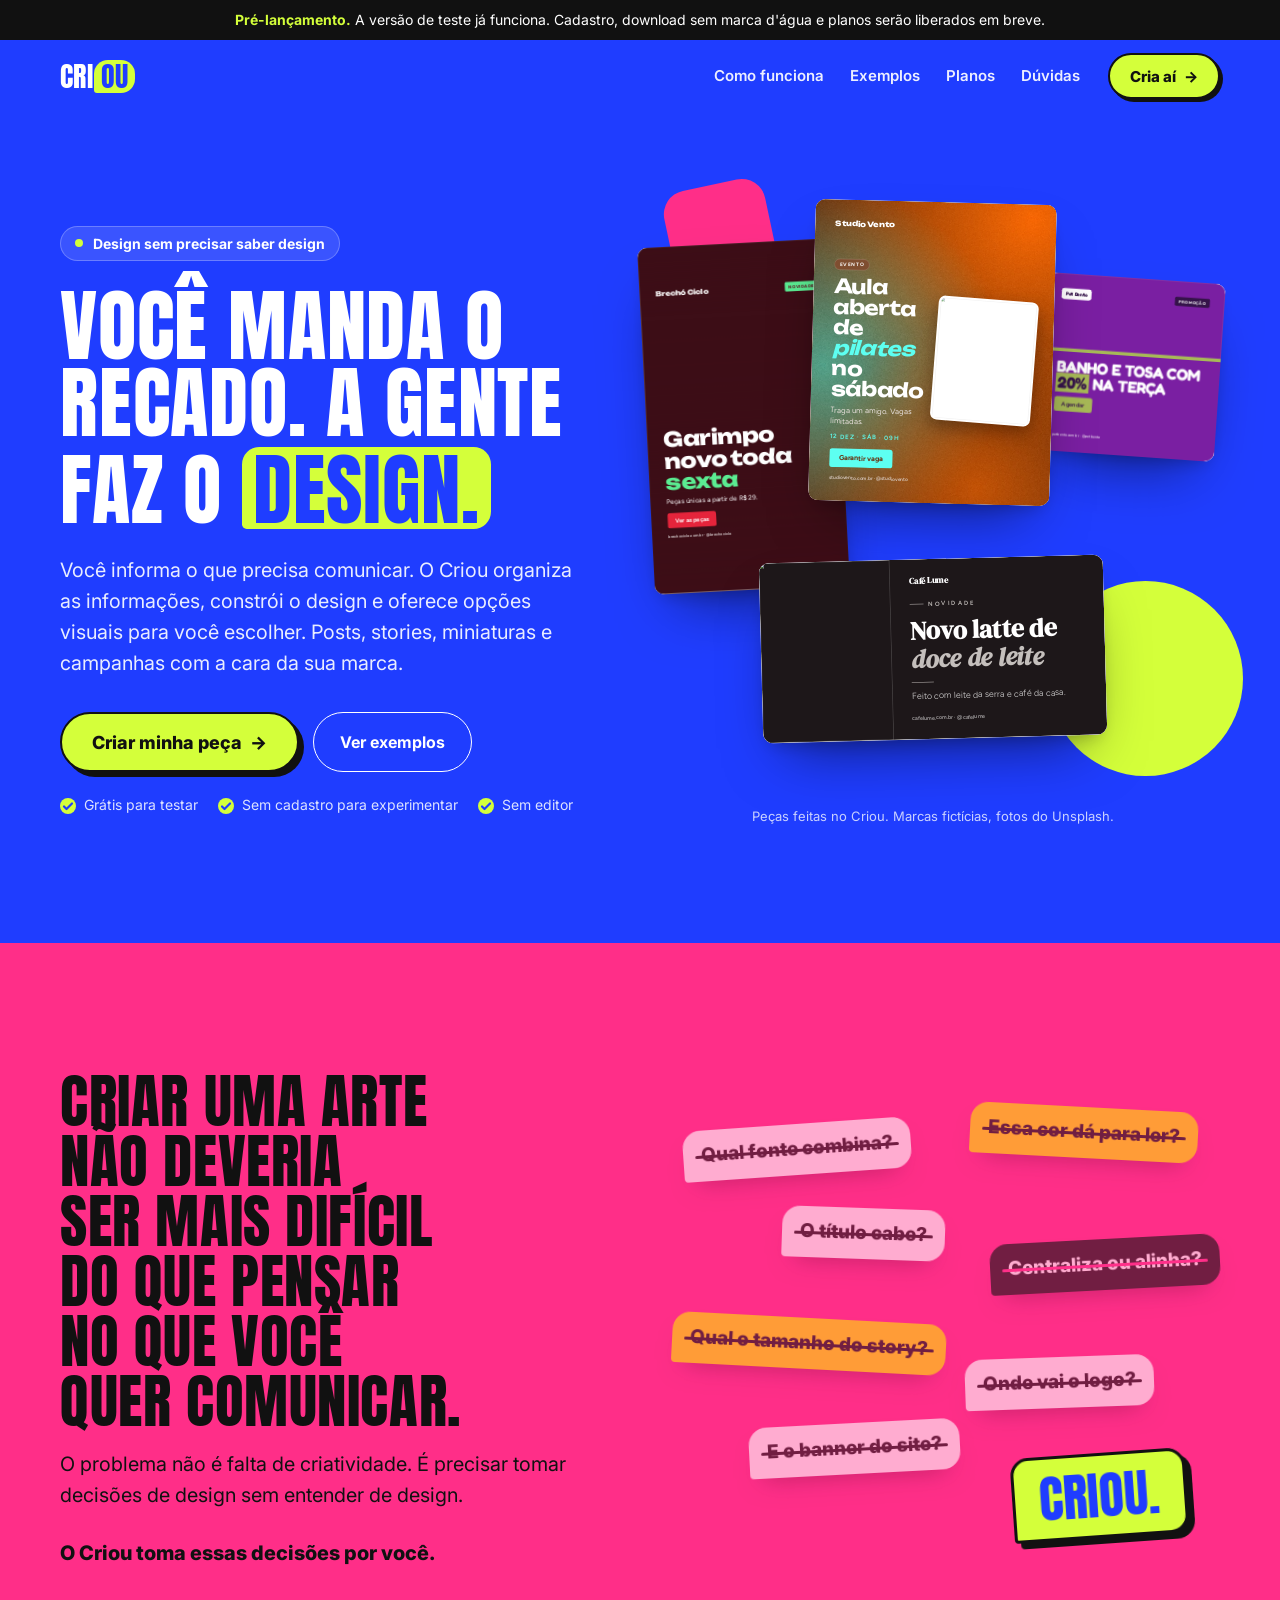
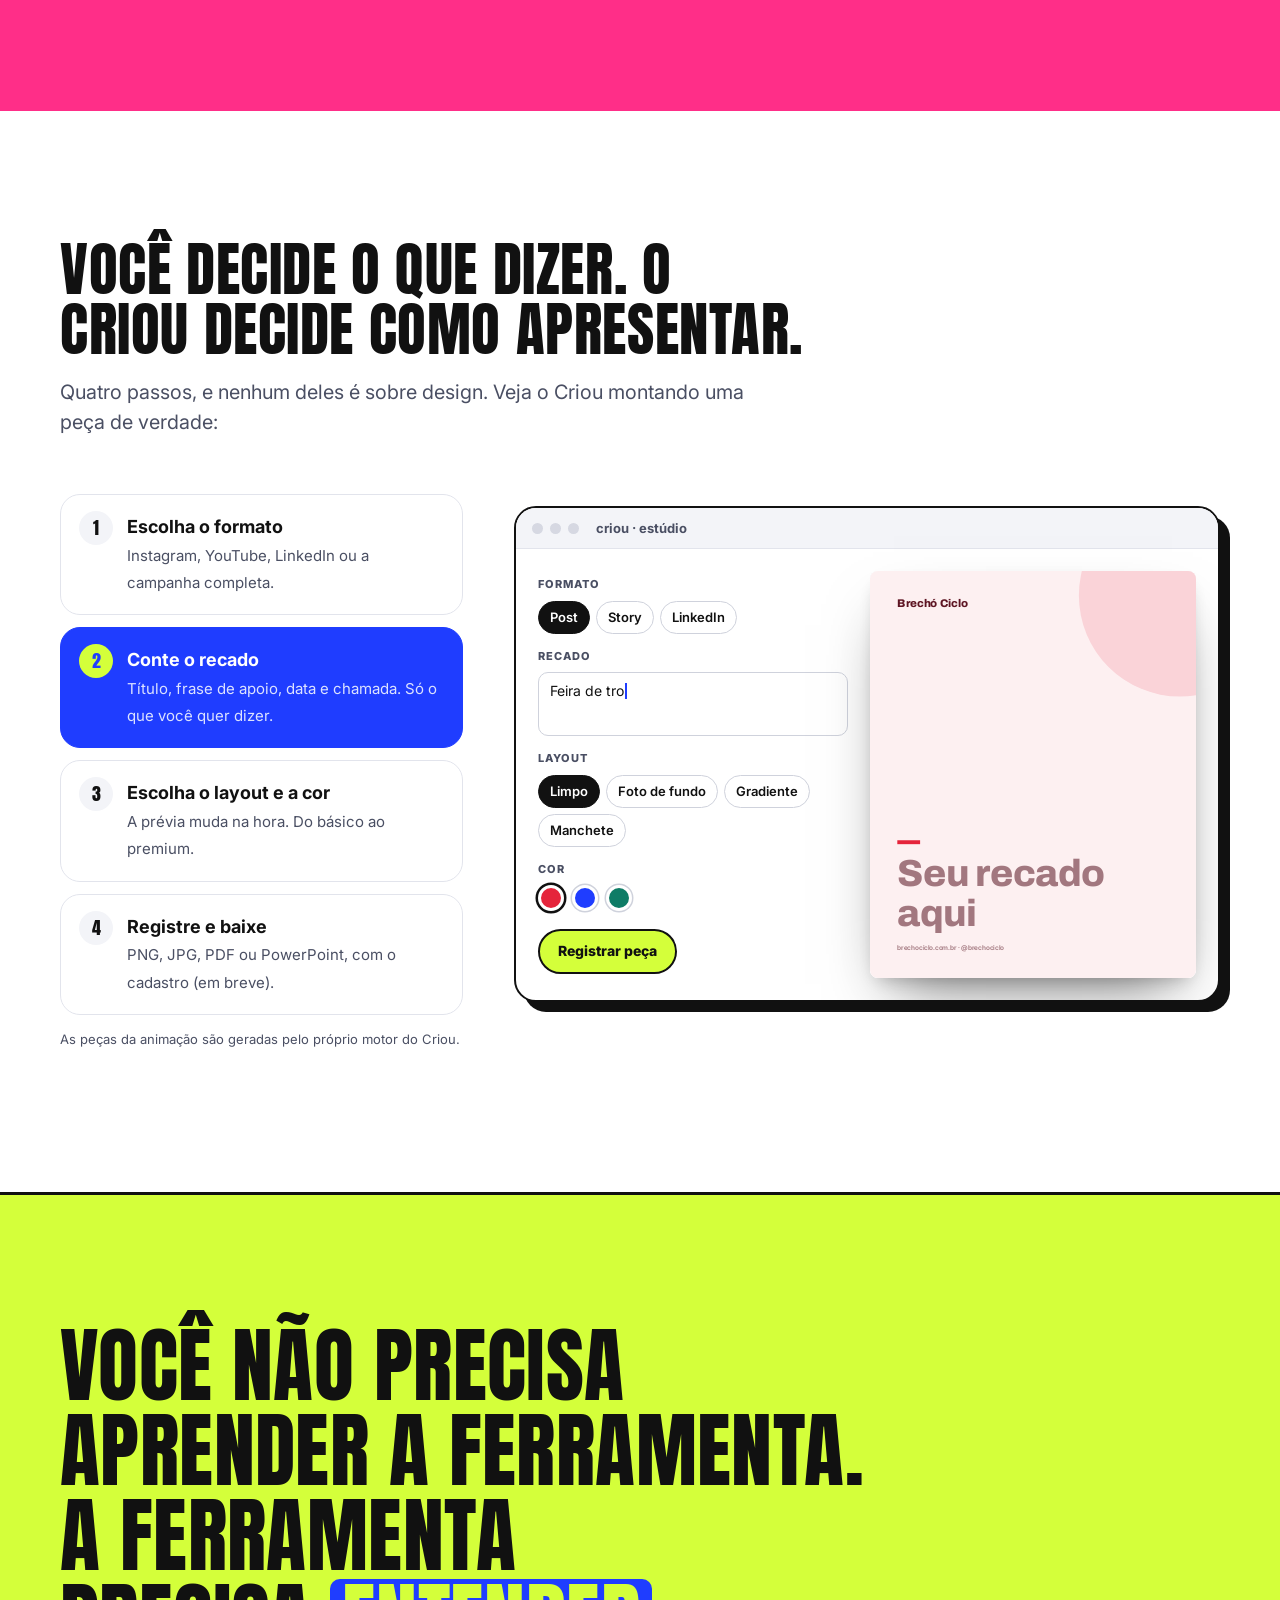
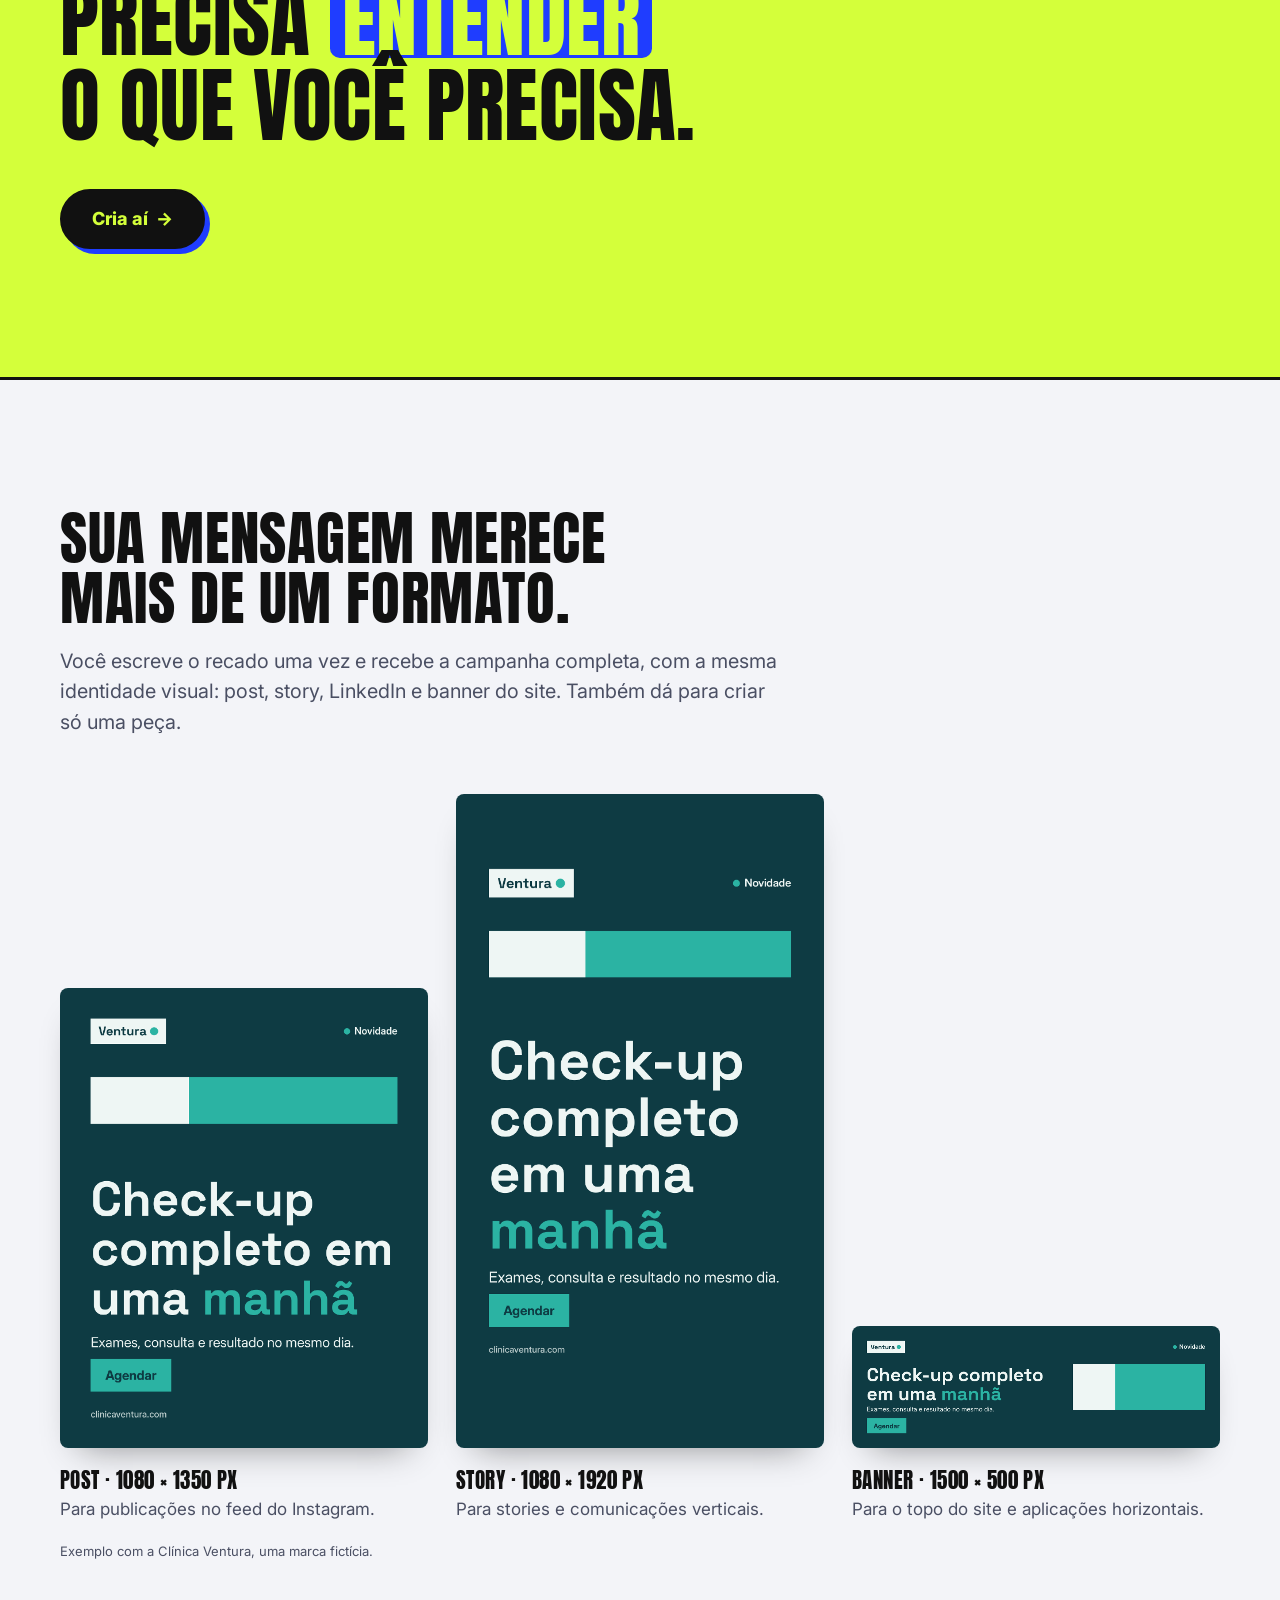
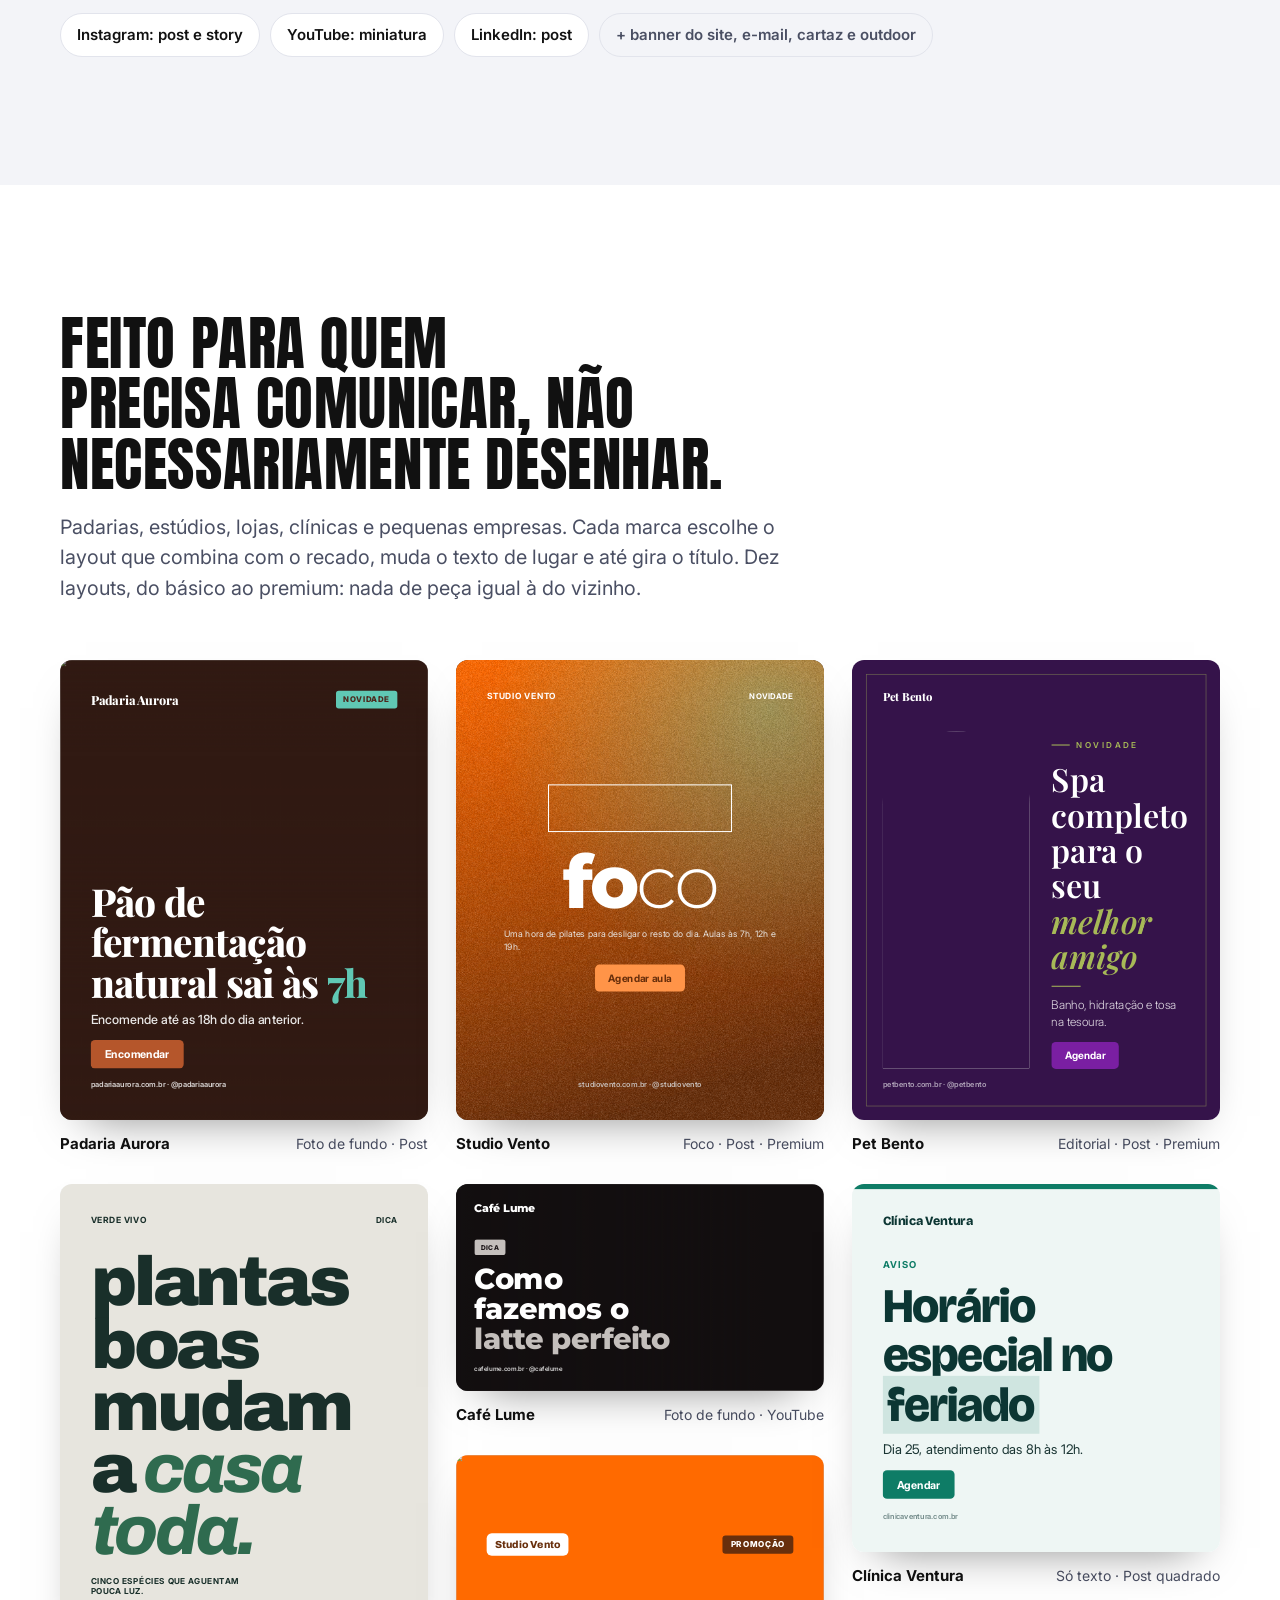
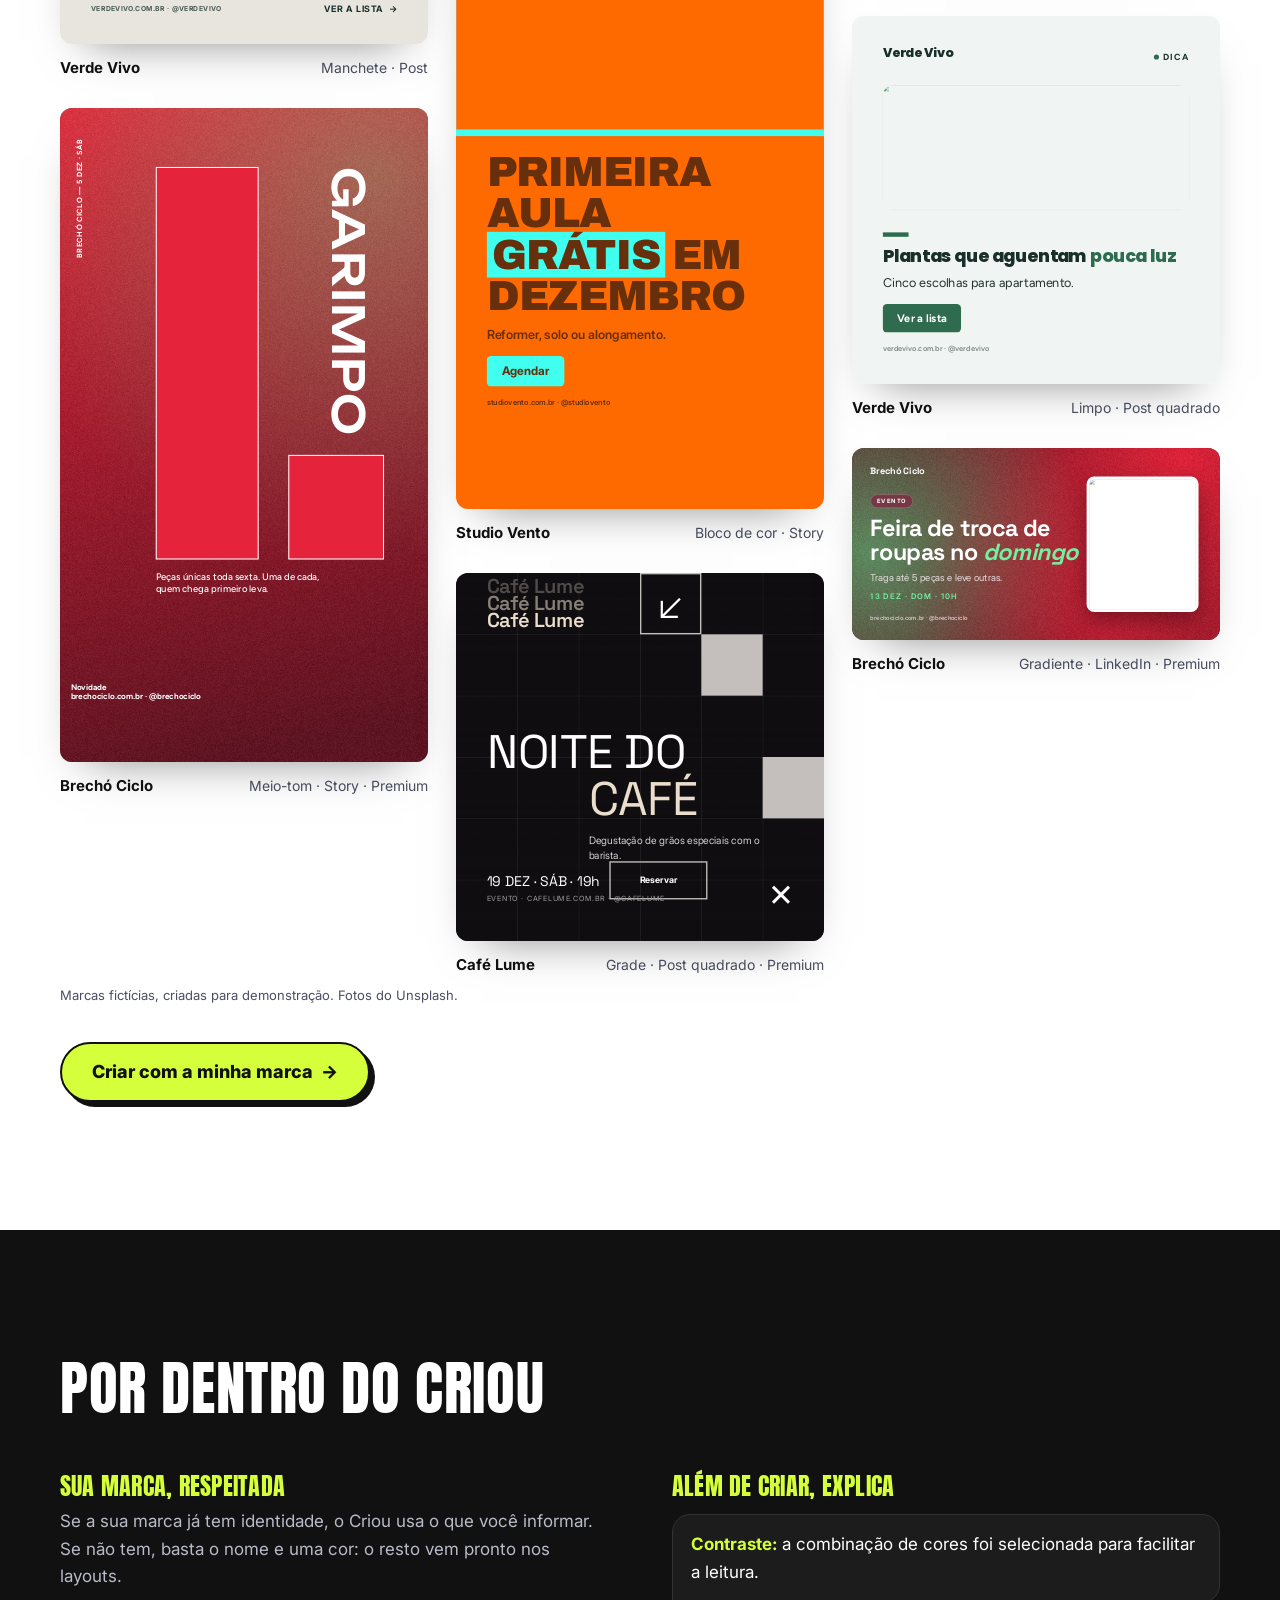
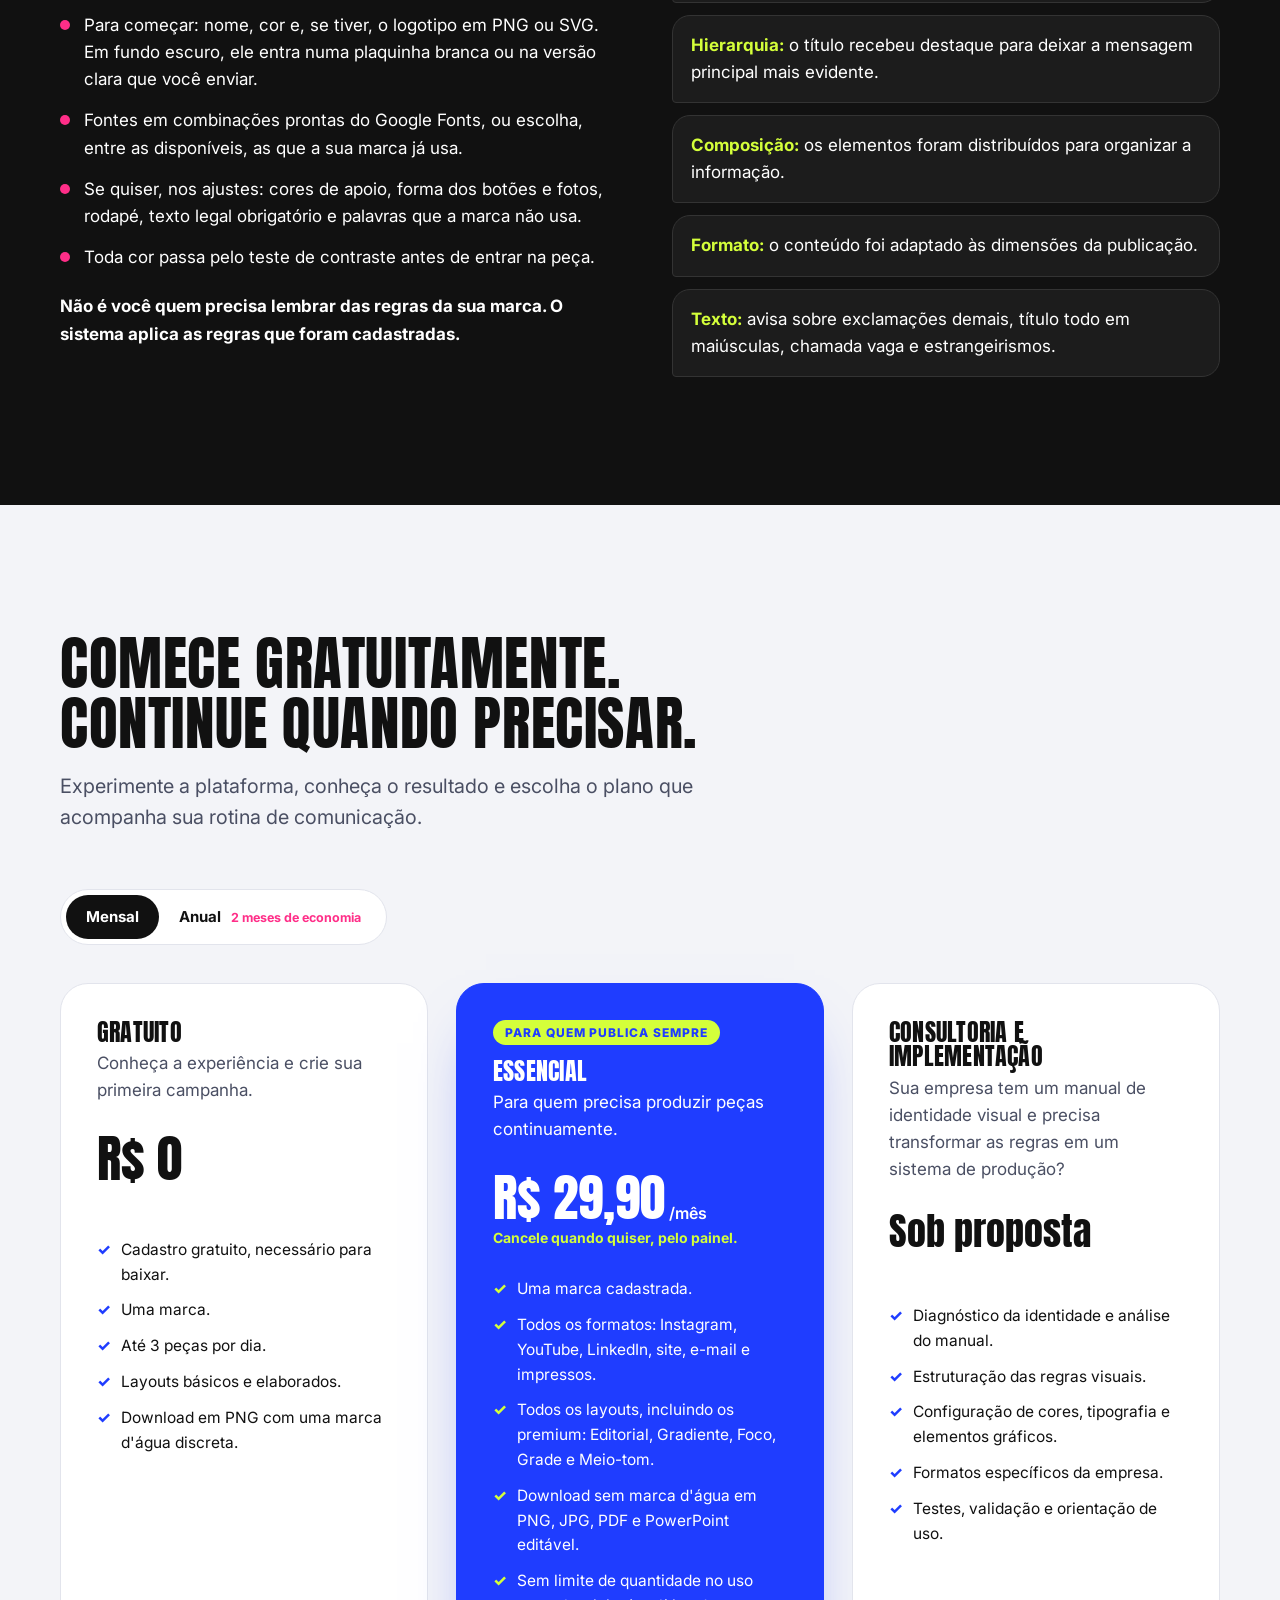
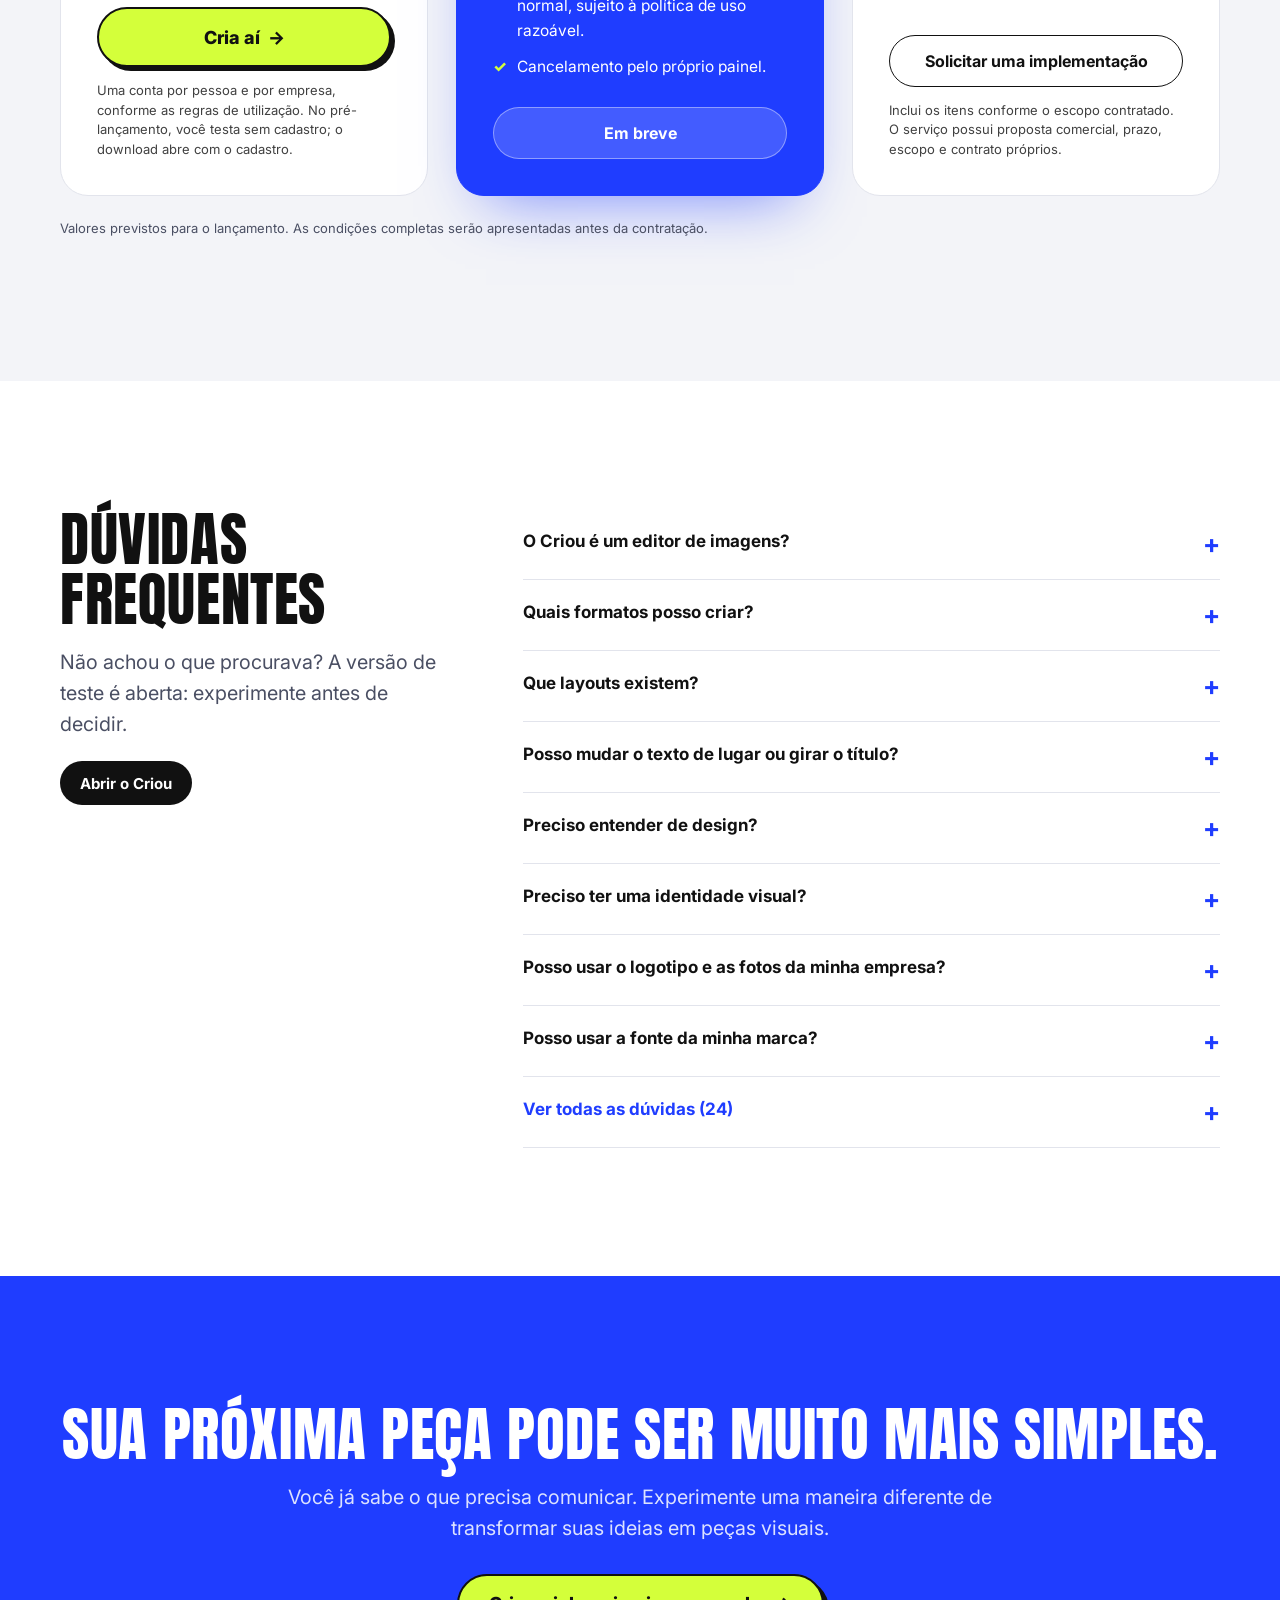
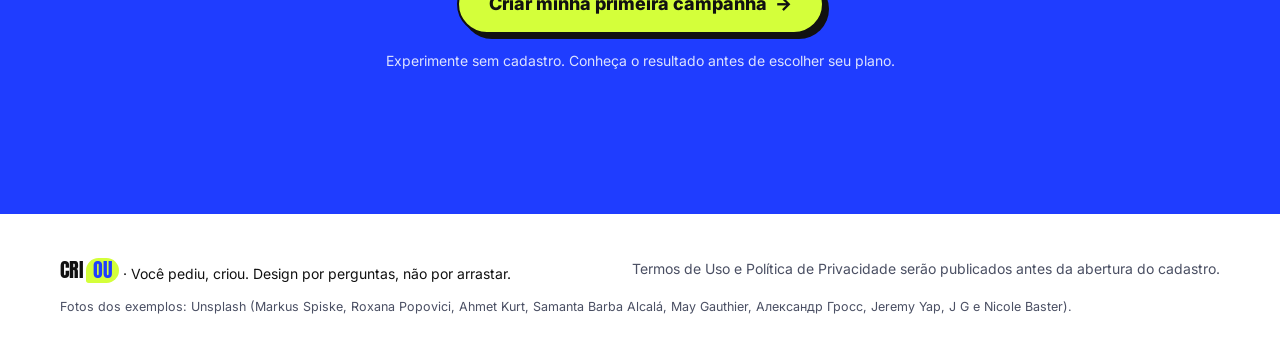
==== index.html @ 52fa48be "Página inicial mais visual e estúdio em três áreas - Seção rosa: dúvidas de design sendo riscadas at" ====
<!DOCTYPE html>
<html lang="pt-BR">
<head>
<meta charset="utf-8">
<meta name="viewport" content="width=device-width, initial-scale=1">
<title>Criou · Design para redes sociais, sem editor</title>
<meta name="description" content="Posts, stories, miniaturas e campanhas com a cara da sua marca. Escreva o recado, escolha o layout e o Criou entrega a peça pronta, sem editor.">
<link rel="preconnect" href="https://fonts.googleapis.com">
<link rel="preconnect" href="https://images.unsplash.com">
<link href="https://fonts.googleapis.com/css2?family=Anton&family=Inter:wght@400;500;600;700;800&family=Bricolage+Grotesque:opsz,wght@12..96,800&family=Figtree:wght@400;500;600;700&family=Instrument+Serif:ital@1&family=DM+Serif+Display&family=Space+Grotesk:wght@500;700&family=Fredoka:wght@600;700&family=Nunito:wght@400;600;800&family=Archivo:wght@500;800&display=swap" rel="stylesheet">
<style>
/* VOICE: ousado e próximo ("Cria aí"), sem prometer o que o produto não faz.
   PICTURE: peças reais desenhadas pelo motor do Criou (marcas fictícias, fotos do Unsplash).
   COLOUR and TYPE: azul elétrico + ácido, pink, amarelo e preto; Anton + Inter.
   LAYOUT: faixas largas, uma ideia por seção, respiro generoso. */
:root{--ink:#111;--soft:#F3F4F8;--line:#E2E4EC;--mute:#4A4F63;--acc:#D4FF3A;--blue:#1F3DFF;--pink:#FF2E88;--yel:#FFE500;--r:28px;--gap:clamp(18px,2.2vw,28px)}
*{box-sizing:border-box;min-width:0}
html{scroll-padding-top:84px;-webkit-text-size-adjust:100%}
body{margin:0;background:#fff;color:var(--ink);font:17px/1.6 Inter,system-ui,sans-serif;overflow-x:clip}
h1,h2,h3{font-family:Anton,Inter,sans-serif;font-weight:400;text-transform:uppercase;letter-spacing:.01em;line-height:1.02;margin:0;text-wrap:balance}
h1{font-size:clamp(46px,6.2vw,92px);line-height:.98}
h2{font-size:clamp(36px,4.6vw,64px);margin-bottom:18px}
h3{font-size:24px;margin-bottom:10px}
p{margin:0 0 14px}
a{color:inherit}
.wm{font:400 28px/1 Anton,sans-serif;letter-spacing:.01em;text-transform:uppercase;display:inline-flex;align-items:center}
.wm b{font-weight:400;background:var(--acc);color:var(--blue);border-radius:14px 14px 14px 3px;padding:2px 7px 3px;margin-left:1px}
.wrap{max-width:1240px;margin:0 auto;padding:0 clamp(20px,4vw,40px)}
.band{padding:clamp(80px,10vw,140px) 0}
.intro{max-width:760px;margin-bottom:clamp(36px,4.5vw,56px)}
.dark{background:var(--ink);color:#fff}.dark .mute{color:#B9BCC8}
.blue{background:var(--blue);color:#fff}.blue .mute{color:#DCE2FF}
.pink{background:var(--pink);color:#111}.pink .mute{color:#3A0F22}
.soft{background:var(--soft)}
.mute{color:var(--mute)}
.lead{font-size:clamp(18px,1.55vw,21px);line-height:1.55;max-width:60ch}
.pre{background:var(--ink);color:#fff;font-size:14px;text-align:center;padding:9px 16px}
.pre b{color:var(--acc)}
header.nav{position:sticky;top:0;z-index:20;background:var(--blue);color:#fff}
.nav .wrap{display:flex;align-items:center;gap:28px;min-height:72px}
.logo{text-decoration:none;display:flex;align-items:center;margin-right:auto;color:#fff}
.nav nav{display:flex;gap:26px}
.nav nav a{text-decoration:none;font-weight:600;font-size:15px;opacity:.92}
.nav nav a:hover{opacity:1;text-decoration:underline;text-underline-offset:5px}
.btn{display:inline-flex;align-items:center;justify-content:center;gap:8px;min-height:52px;padding:14px 26px;border-radius:999px;font:700 16px Inter,sans-serif;text-decoration:none;border:0;cursor:pointer;background:var(--ink);color:#fff;transition:transform .15s}
.btn:hover{transform:translateY(-1px)}
.btn.acc{background:var(--acc);color:var(--blue)}
.btn.ghost{background:transparent;color:inherit;border:1.5px solid currentColor}
.btn.sm{min-height:44px;padding:10px 20px;font-size:15px}
.btn[disabled]{opacity:.5;cursor:not-allowed;transform:none}
.btn:focus-visible,a:focus-visible,summary:focus-visible,button:focus-visible{outline:3px solid var(--pink);outline-offset:3px}

/* Topo */
.hero{background:var(--blue);color:#fff;padding:clamp(56px,7vw,96px) 0 clamp(72px,8vw,120px);overflow:hidden}
.hero .grid{display:grid;grid-template-columns:minmax(0,1fr) minmax(0,1.1fr);gap:clamp(40px,5vw,80px);align-items:center}
.eyebrow{display:inline-flex;align-items:center;gap:10px;font:700 14px Inter,sans-serif;background:rgba(255,255,255,.12);border:1px solid rgba(255,255,255,.25);padding:8px 14px;border-radius:999px;margin-bottom:26px}
.eyebrow i{width:8px;height:8px;border-radius:50%;background:var(--acc);display:block}
.hero h1 em{font-style:normal;background:var(--acc);color:var(--blue);border-radius:.22em .22em .22em .06em;padding:.04em .14em 0;display:inline-block;line-height:1;margin-top:.06em}
.hero .lead{color:#E9EDFF;margin-top:26px}
.ctas{display:flex;flex-wrap:wrap;gap:14px;margin:34px 0 22px}
.hero .btn.ghost{color:#fff}
.selos{display:flex;flex-wrap:wrap;gap:8px 20px;font-size:14px;color:#DCE2FF;list-style:none;padding:0;margin:0}
.selos li{display:flex;align-items:center;gap:8px}
.selos li::before{content:"";width:16px;height:16px;border-radius:50%;background:var(--acc) url("data:image/svg+xml,%3Csvg xmlns='http://www.w3.org/2000/svg' viewBox='0 0 16 16'%3E%3Cpath d='M4 8.5l2.5 2.5L12 5.5' fill='none' stroke='%231F3DFF' stroke-width='2.2' stroke-linecap='round' stroke-linejoin='round'/%3E%3C/svg%3E") center/100% no-repeat}
.mural{position:relative;aspect-ratio:1/1.02;width:100%}
.mural::before{content:"";position:absolute;right:-4%;bottom:2%;width:34%;aspect-ratio:1;border-radius:50%;background:var(--acc)}
.mural::after{content:"";position:absolute;left:4%;top:-3%;width:18%;aspect-ratio:1;background:var(--pink);border-radius:24px 24px 24px 6px;transform:rotate(-12deg)}
.peca{position:relative;overflow:hidden;border-radius:10px;background:#d9dbe6;box-shadow:0 30px 60px -24px rgba(0,0,0,.55),0 8px 18px -8px rgba(0,0,0,.25)}
.mural .peca{position:absolute;z-index:1}
.m-story{left:0;top:7%;width:34%;transform:rotate(-3deg)}
.m-post{left:29%;top:0;width:42%;transform:rotate(1.5deg);z-index:2!important}
.m-quad{right:0;top:13%;width:31%;transform:rotate(4deg)}
.m-link{left:20%;top:61%;width:60%;transform:rotate(-1.5deg);z-index:3!important}
.hero .cap{color:#C9D1FF;font-size:13px;margin-top:18px;text-align:center}
@media(prefers-reduced-motion:no-preference){.mural .peca{transition:transform .5s ease}.mural:hover .m-post{transform:rotate(0) translateY(-6px)}.mural:hover .m-story{transform:rotate(-5deg) translateX(-6px)}.mural:hover .m-quad{transform:rotate(6deg) translateX(6px)}}

/* Blocos comuns */
.card{background:#fff;border:1px solid var(--line);border-radius:var(--r);padding:clamp(24px,2.6vw,36px)}
.dark .card{background:#1C1C1C;border-color:#333}
.split{display:grid;grid-template-columns:minmax(0,1fr) minmax(0,1fr);gap:clamp(32px,5vw,80px);align-items:start}
.list{list-style:none;padding:0;margin:0;display:grid;gap:14px}
.list li{display:flex;gap:14px;align-items:baseline}
.list li::before{content:"";flex:none;width:10px;height:10px;border-radius:50%;background:var(--pink);transform:translateY(-1px)}
.cap{font-size:13px;color:var(--mute)}

/* Como funciona */
.two{display:grid;grid-template-columns:repeat(2,minmax(0,1fr));gap:var(--gap)}
.two .card h3{display:flex;justify-content:space-between;align-items:baseline;gap:12px;margin-bottom:22px}
.two .card h3 span{font:700 14px Inter,sans-serif;text-transform:none;letter-spacing:0;opacity:.75}
.two ol{margin:0;padding-left:24px;display:grid;gap:16px}
.two ol li b{display:block;font-size:17px}
.two ol li span{font-size:15.5px;opacity:.82}
.card.on{background:var(--blue);color:#fff;border-color:var(--blue)}
.quote{font:400 clamp(30px,3.4vw,46px)/1.08 Anton,sans-serif;text-transform:uppercase;letter-spacing:.01em;margin:clamp(48px,6vw,72px) 0 26px;max-width:28ch}
.quote em{font-style:normal;background:var(--pink);color:#111;padding:0 .15em;border-radius:6px}

/* Formatos */
.fmt{display:grid;grid-template-columns:repeat(3,minmax(0,1fr));gap:var(--gap);align-items:end}
.fmt figure{margin:0}
.fmt canvas{width:100%;height:auto;display:block;border-radius:8px;box-shadow:0 18px 34px -20px rgba(0,0,0,.45)}
.fmt figcaption{margin-top:16px}
.fmt figcaption b{display:block;font:400 21px Anton,sans-serif;text-transform:uppercase;letter-spacing:.02em}
.redes{display:flex;flex-wrap:wrap;gap:10px;margin-top:clamp(36px,4vw,52px)}
.redes span{background:#fff;border:1px solid var(--line);border-radius:999px;padding:9px 16px;font-weight:600;font-size:15px}
.redes span.extra{background:transparent;color:var(--mute)}

/* Exemplos */
.galeria{columns:3 300px;column-gap:var(--gap)}
.galeria figure{break-inside:avoid;margin:0 0 var(--gap)}
.galeria .peca{border-radius:12px;box-shadow:0 22px 44px -26px rgba(0,0,0,.5)}
.galeria figcaption{display:flex;justify-content:space-between;gap:12px;align-items:baseline;margin-top:12px;font-size:14px}
.galeria figcaption b{font-size:15px}
.galeria figcaption span{color:var(--mute);text-align:right}

/* Por dentro */
.why{display:grid;gap:12px}
.why div{background:#1C1C1C;border:1px solid #333;border-radius:18px 18px 18px 4px;padding:16px 18px}
.why b{color:var(--acc)}

/* Planos */
.periodo{display:inline-flex;background:#fff;border:1px solid var(--line);border-radius:999px;padding:5px;margin:0 0 clamp(28px,3vw,40px)}
.periodo button{border:0;background:transparent;font:700 15px Inter,sans-serif;padding:10px 20px;border-radius:999px;cursor:pointer;min-height:44px;color:var(--ink)}
.periodo button[aria-pressed=true]{background:var(--ink);color:#fff}
.periodo button small{font-weight:700;color:var(--pink);margin-left:6px}
.periodo button[aria-pressed=true] small{color:var(--acc)}
.plans{display:grid;grid-template-columns:repeat(3,minmax(0,1fr));gap:var(--gap);align-items:stretch}
.plan{display:flex;flex-direction:column;background:#fff;border:1px solid var(--line);border-radius:var(--r);padding:clamp(28px,2.8vw,40px)}
.plan.hi{background:var(--blue);color:#fff;border-color:var(--blue);box-shadow:0 30px 60px -30px rgba(31,61,255,.6)}
.plan .tag{align-self:flex-start;font:800 12px Inter,sans-serif;text-transform:uppercase;letter-spacing:.08em;background:var(--acc);color:var(--blue);border-radius:999px;padding:5px 12px;margin-bottom:14px}
.plan h3{margin-bottom:6px}
.plan .price{font:400 clamp(44px,4vw,56px)/1 Anton,sans-serif;margin:14px 0 4px;white-space:nowrap}
.plan .price small{font:600 16px Inter,sans-serif;margin-left:4px}
.plan .eco{font-size:14px;font-weight:700;min-height:22px;margin:0 0 10px}
.plan.hi .eco{color:var(--acc)}
.plan ul{margin:18px 0 28px;padding:0;list-style:none;display:grid;gap:11px;font-size:15.5px}
.plan ul li{display:flex;gap:10px;align-items:baseline}
.plan ul li::before{content:"✓";font-weight:800;color:var(--blue);flex:none}
.plan.hi ul li::before{color:var(--acc)}
.plan .btn{margin-top:auto;width:100%}
.plan.hi .btn[disabled]{background:rgba(255,255,255,.16);color:#fff;opacity:1;border:1.5px solid rgba(255,255,255,.4)}
.plan .note{font-size:13px;margin:14px 0 0;opacity:.8;line-height:1.5}

/* Dúvidas */
.faq-grid{display:grid;grid-template-columns:minmax(0,.8fr) minmax(0,1.4fr);gap:clamp(32px,5vw,80px);align-items:start}
.faq details{border-bottom:1px solid var(--line);padding:4px 0}
.faq summary{cursor:pointer;font:700 17px Inter,sans-serif;padding:18px 0;list-style:none;display:flex;justify-content:space-between;gap:16px}
.faq summary::-webkit-details-marker{display:none}
.faq summary::after{content:"+";color:var(--blue);font-size:26px;line-height:1;font-weight:700}
.faq details[open] summary::after{content:"–"}
.faq details p{max-width:68ch;color:var(--mute);padding-bottom:10px}
.more>summary{color:var(--blue)}

footer{padding:44px 0;font-size:14px}
footer .wrap{display:flex;flex-wrap:wrap;gap:12px 32px;justify-content:space-between}

@media(max-width:980px){.hero .grid,.split,.faq-grid{grid-template-columns:minmax(0,1fr)}.plans{grid-template-columns:minmax(0,1fr);max-width:560px}.mural{max-width:640px;margin:0 auto}}
@media(max-width:860px){.two{grid-template-columns:minmax(0,1fr)}.nav nav{display:none}}
@media(max-width:600px){.fmt{grid-template-columns:minmax(0,1fr) minmax(0,1fr)}.fmt figure:last-child{grid-column:1/-1}body{font-size:16px}.ctas .btn{flex:1 1 auto}.galeria{columns:2 150px}.galeria figcaption{flex-direction:column;gap:2px}.galeria figcaption span{text-align:left}}

/* Botões de chamada: destaque */
.btn.cta{background:var(--acc);color:var(--ink);border:2.5px solid var(--ink);box-shadow:5px 5px 0 var(--ink);min-height:60px;padding:16px 30px;font-size:18px;font-weight:800;transition:transform .15s,box-shadow .15s}
.btn.cta span{display:inline-block;transition:transform .2s}
.btn.cta:hover{transform:translate(-2px,-2px);box-shadow:7px 7px 0 var(--ink)}
.btn.cta:hover span{transform:translateX(4px)}
.btn.cta:active{transform:translate(3px,3px);box-shadow:2px 2px 0 var(--ink)}
.btn.cta.sm{min-height:46px;padding:10px 20px;font-size:15px;box-shadow:3px 3px 0 var(--ink);border-width:2px}
.btn.cta.escuro{background:var(--ink);color:var(--acc);border-color:var(--ink);box-shadow:5px 5px 0 var(--blue)}
.btn.cta.escuro:hover{box-shadow:7px 7px 0 var(--blue)}
.plan .btn.cta{box-shadow:4px 4px 0 var(--ink)}

/* Seção rosa: decisões que somem */
.problema{align-items:center}
.duvidas{position:relative;min-height:440px}
.duvidas span{position:absolute;font:800 clamp(15px,1.5vw,19px)/1.2 Inter,sans-serif;background:#fff;color:var(--ink);padding:14px 18px;border-radius:18px 18px 18px 4px;box-shadow:0 14px 26px -14px rgba(60,0,30,.55);white-space:nowrap}
.duvidas span::after{content:"";position:absolute;left:12px;right:12px;top:50%;height:3px;background:var(--ink);transform:scaleX(0);transform-origin:left;border-radius:3px}
.duvidas .d1{left:2%;top:4%;transform:rotate(-4deg)}
.duvidas .d2{right:4%;top:0;transform:rotate(3deg);background:var(--yel)}
.duvidas .d3{left:20%;top:23%;transform:rotate(2deg)}
.duvidas .d4{right:0;top:30%;transform:rotate(-3deg);background:var(--ink);color:#fff}
.duvidas .d4::after{background:var(--pink)}
.duvidas .d5{left:0;top:48%;transform:rotate(3deg);background:var(--yel)}
.duvidas .d6{right:12%;top:57%;transform:rotate(-2deg)}
.duvidas .d7{left:14%;top:72%;transform:rotate(-3deg)}
.duvidas .d8{right:6%;bottom:2%;background:var(--acc);color:var(--blue);font:400 clamp(34px,4vw,54px)/1 Anton,sans-serif;text-transform:uppercase;padding:14px 24px;border:3px solid var(--ink);box-shadow:6px 6px 0 var(--ink);transform:rotate(-4deg) scale(.6);opacity:0}
.duvidas.vivo span:not(.ok)::after{animation:risca .45s ease forwards}
.duvidas.vivo span:not(.ok){animation:apaga .45s ease forwards}
.duvidas.vivo .d1,.duvidas.vivo .d1::after{animation-delay:.2s}.duvidas.vivo .d2,.duvidas.vivo .d2::after{animation-delay:.5s}.duvidas.vivo .d3,.duvidas.vivo .d3::after{animation-delay:.8s}.duvidas.vivo .d4,.duvidas.vivo .d4::after{animation-delay:1.1s}.duvidas.vivo .d5,.duvidas.vivo .d5::after{animation-delay:1.4s}.duvidas.vivo .d6,.duvidas.vivo .d6::after{animation-delay:1.7s}.duvidas.vivo .d7,.duvidas.vivo .d7::after{animation-delay:2s}
.duvidas.vivo .d8{animation:surge .5s cubic-bezier(.3,1.6,.5,1) 2.5s forwards}
@keyframes risca{to{transform:scaleX(1)}}
@keyframes apaga{to{opacity:.6}}
@keyframes surge{to{opacity:1;transform:rotate(-4deg) scale(1)}}
@media(prefers-reduced-motion:reduce){.duvidas span:not(.ok){opacity:.45}.duvidas span:not(.ok)::after{transform:scaleX(1)}.duvidas .d8{opacity:1;transform:rotate(-4deg)}.duvidas.vivo *{animation:none!important}}

/* Como funciona: demonstração animada */
.demo{display:grid;grid-template-columns:minmax(0,.8fr) minmax(0,1.4fr);gap:clamp(28px,4vw,56px);align-items:center}
.passos{list-style:none;padding:0;margin:0;display:grid;gap:12px;counter-reset:p}
.passos li{counter-increment:p;position:relative;padding:18px 20px 18px 66px;border:1.5px solid var(--line);border-radius:20px;transition:background .3s,border-color .3s,color .3s}
.passos li::before{content:counter(p);position:absolute;left:18px;top:16px;width:34px;height:34px;border-radius:50%;background:var(--soft);font:400 18px/34px Anton,sans-serif;text-align:center}
.passos li b{display:block;font-size:18px}
.passos li span{font-size:15px;color:var(--mute)}
.passos li.on{background:var(--blue);border-color:var(--blue);color:#fff}
.passos li.on span{color:#DCE2FF}
.passos li.on::before{background:var(--acc);color:var(--blue)}
.estudio{background:#fff;border:2px solid var(--ink);border-radius:22px;box-shadow:10px 10px 0 var(--ink);overflow:hidden}
.est-barra{display:flex;align-items:center;gap:7px;padding:12px 16px;border-bottom:1.5px solid var(--line);background:var(--soft)}
.est-barra i{width:11px;height:11px;border-radius:50%;background:#d6d8e2}
.est-barra span{margin-left:10px;font:700 13px Inter,sans-serif;color:var(--mute)}
.est-corpo{display:grid;grid-template-columns:minmax(0,1fr) minmax(0,1.05fr);gap:22px;padding:22px;align-items:center}
.est-form small{display:block;font-size:11px;font-weight:800;text-transform:uppercase;letter-spacing:.08em;color:var(--mute);margin:14px 0 7px}
.est-form small:first-child{margin-top:0}
.est-chips{display:flex;flex-wrap:wrap;gap:6px}
.est-chips em{font-style:normal;font-size:13px;font-weight:600;border:1.5px solid #cfd2dc;border-radius:999px;padding:5px 11px;transition:all .25s}
.est-chips em.on,.est-chips em.f-on{background:var(--ink);color:#fff;border-color:var(--ink)}
.est-campo{min-height:64px;border:1.5px solid #cfd2dc;border-radius:10px;padding:9px 11px;font-size:14px;line-height:1.35}
.est-campo .cursor{display:inline-block;width:2px;height:16px;background:var(--blue);vertical-align:-3px;margin-left:1px;animation:pisca 1s steps(1) infinite}
@keyframes pisca{50%{opacity:0}}
.est-cores{display:flex;gap:8px}
.est-cores i{width:26px;height:26px;border-radius:50%;border:3px solid #fff;box-shadow:0 0 0 1.5px #cfd2dc;transition:box-shadow .25s}
.est-cores i.on{box-shadow:0 0 0 2.5px var(--ink)}
.est-btn{margin-top:18px;display:inline-block;background:var(--acc);border:2px solid var(--ink);border-radius:999px;font-weight:800;font-size:14px;padding:9px 18px;transition:transform .2s}
.est-btn.on{transform:scale(.94);background:var(--ink);color:var(--acc)}
.est-palco{position:relative;aspect-ratio:1080/1350}
.est-palco .camada{position:absolute;inset:0;opacity:0;transition:opacity .6s ease;border-radius:8px}
.est-palco .camada.on{opacity:1}
.est-ok{position:absolute;right:-8px;bottom:-10px;background:var(--acc);border:2px solid var(--ink);border-radius:999px;font-weight:800;font-size:14px;padding:6px 14px;opacity:0;transform:scale(.6);transition:all .35s cubic-bezier(.3,1.6,.5,1)}
.est-ok.on{opacity:1;transform:scale(1)}

/* Frase em destaque */
.frase{background:var(--acc);padding:clamp(80px,10vw,140px) 0;border-top:3px solid var(--ink);border-bottom:3px solid var(--ink)}
.frase p{font:400 clamp(40px,6.4vw,96px)/1.04 Anton,sans-serif;text-transform:uppercase;letter-spacing:.005em;color:var(--ink);margin:0 0 40px;max-width:21ch;text-wrap:balance}
.frase em{font-style:normal;background:var(--blue);color:var(--acc);padding:.06em .14em 0;border-radius:.12em;display:inline-block;line-height:.9}
@media(max-width:980px){.demo{grid-template-columns:minmax(0,1fr)}.passos{grid-template-columns:1fr 1fr}}
@media(max-width:600px){.passos{grid-template-columns:1fr}.est-corpo{grid-template-columns:1fr}.est-form{display:none}.duvidas{min-height:0;display:flex;flex-wrap:wrap;gap:12px 10px;padding-top:6px}.duvidas span{position:static;font-size:15px;padding:11px 14px}.duvidas .d8{margin-top:10px;font-size:40px}}
</style>
</head>
<body>
<div class="pre"><b>Pré-lançamento.</b> A versão de teste já funciona. Cadastro, download sem marca d'água e planos serão liberados em breve.</div>
<header class="nav"><div class="wrap">
  <a class="logo" href="#topo" aria-label="Criou, início"><span class="wm">cri<b>ou</b></span></a>
  <nav aria-label="Principal"><a href="#como-funciona">Como funciona</a><a href="#exemplos">Exemplos</a><a href="#planos">Planos</a><a href="#duvidas">Dúvidas</a></nav>
  <a class="btn cta sm" href="app/">Cria aí <span aria-hidden="true">→</span></a>
</div></header>

<main id="topo">
<section class="hero"><div class="wrap grid">
  <div>
    <span class="eyebrow"><i></i>Design sem precisar saber design</span>
    <h1>Você manda o recado. A gente faz o <em>design.</em></h1>
    <p class="lead">Você informa o que precisa comunicar. O Criou organiza as informações, constrói o design e oferece opções visuais para você escolher. Posts, stories, miniaturas e campanhas com a cara da sua marca.</p>
    <div class="ctas"><a class="btn cta" href="app/">Criar minha peça <span aria-hidden="true">→</span></a><a class="btn ghost" href="#exemplos">Ver exemplos</a></div>
    <ul class="selos"><li>Grátis para testar</li><li>Sem cadastro para experimentar</li><li>Sem editor</li></ul>
  </div>
  <div>
    <div class="mural" aria-label="Exemplos de peças criadas no Criou">
      <div class="peca m-story" data-ex="h-story"></div>
      <div class="peca m-post" data-ex="h-post"></div>
      <div class="peca m-quad" data-ex="h-quad"></div>
      <div class="peca m-link" data-ex="h-link"></div>
    </div>
    <p class="cap">Peças feitas no Criou. Marcas fictícias, fotos do Unsplash.</p>
  </div>
</div></section>

<section class="band pink"><div class="wrap split problema">
  <div>
    <h2 style="max-width:16ch">Criar uma arte não deveria ser mais difícil do que pensar no que você quer comunicar.</h2>
    <p class="lead">O problema não é falta de criatividade. É precisar tomar decisões de design sem entender de design.</p>
    <p style="margin-top:26px;font-weight:800;font-size:20px">O Criou toma essas decisões por você.</p>
  </div>
  <div class="duvidas" aria-label="Decisões de design que o Criou toma por você">
    <span class="d1">Qual fonte combina?</span>
    <span class="d2">Essa cor dá para ler?</span>
    <span class="d3">O título cabe?</span>
    <span class="d4">Centraliza ou alinha?</span>
    <span class="d5">Qual o tamanho do story?</span>
    <span class="d6">Onde vai o logo?</span>
    <span class="d7">E o banner do site?</span>
    <span class="d8 ok">Criou.</span>
  </div>
</div></section>

<section class="band" id="como-funciona"><div class="wrap">
  <div class="intro">
    <h2>Você decide o que dizer. O Criou decide como apresentar.</h2>
    <p class="lead mute">Quatro passos, e nenhum deles é sobre design. Veja o Criou montando uma peça de verdade:</p>
  </div>
  <div class="demo">
    <ol class="passos" id="passos">
      <li data-p="0"><b>Escolha o formato</b><span>Instagram, YouTube, LinkedIn ou a campanha completa.</span></li>
      <li data-p="1"><b>Conte o recado</b><span>Título, frase de apoio, data e chamada. Só o que você quer dizer.</span></li>
      <li data-p="2"><b>Escolha o layout e a cor</b><span>A prévia muda na hora. Do básico ao premium.</span></li>
      <li data-p="3"><b>Registre e baixe</b><span>PNG, JPG, PDF ou PowerPoint, com o cadastro (em breve).</span></li>
    </ol>
    <div class="estudio" aria-hidden="true">
      <div class="est-barra"><i></i><i></i><i></i><span>criou · estúdio</span></div>
      <div class="est-corpo">
        <div class="est-form">
          <small>Formato</small>
          <div class="est-chips"><em class="f-on">Post</em><em>Story</em><em>LinkedIn</em></div>
          <small>Recado</small>
          <div class="est-campo"><span id="digita"></span><b class="cursor"></b></div>
          <small>Layout</small>
          <div class="est-chips" id="est-lay"><em data-l="limpo">Limpo</em><em data-l="fundo">Foto de fundo</em><em data-l="gradiente">Gradiente</em><em data-l="manchete">Manchete</em></div>
          <small>Cor</small>
          <div class="est-cores" id="est-cor"><i style="background:#E5243B" data-c="0"></i><i style="background:#1F3DFF" data-c="1"></i><i style="background:#0E7C66" data-c="2"></i></div>
          <div class="est-btn" id="est-btn">Registrar peça</div>
        </div>
        <div class="est-palco">
          <div class="peca camada" data-ex="d-0"></div>
          <div class="peca camada" data-ex="d-1"></div>
          <div class="peca camada" data-ex="d-2"></div>
          <div class="peca camada" data-ex="d-3"></div>
          <div class="peca camada" data-ex="d-4"></div>
          <span class="est-ok" id="est-ok">PNG ✓</span>
        </div>
      </div>
    </div>
  </div>
  <p class="cap" style="margin-top:14px">As peças da animação são geradas pelo próprio motor do Criou.</p>
</div></section>

<section class="frase"><div class="wrap">
  <p>Você não precisa aprender a ferramenta. A ferramenta precisa <em>entender</em> o que você precisa.</p>
  <a class="btn cta escuro" href="app/">Cria aí <span aria-hidden="true">→</span></a>
</div></section>

<section class="band soft"><div class="wrap">
  <div class="intro">
    <h2>Sua mensagem merece mais de um formato.</h2>
    <p class="lead mute">Você escreve o recado uma vez e recebe a campanha completa, com a mesma identidade visual: post, story, LinkedIn e banner do site. Também dá para criar só uma peça.</p>
  </div>
  <div class="fmt">
    <figure><canvas data-marca="ventura" data-fmt="post" data-ex2="fmt" role="img" aria-label="Post da Clínica Ventura: Check-up completo em uma manhã"></canvas><figcaption><b>Post · 1080 × 1350 px</b><span class="mute">Para publicações no feed do Instagram.</span></figcaption></figure>
    <figure><canvas data-marca="ventura" data-fmt="story" data-ex2="fmt" role="img" aria-label="Story da Clínica Ventura: Check-up completo em uma manhã"></canvas><figcaption><b>Story · 1080 × 1920 px</b><span class="mute">Para stories e comunicações verticais.</span></figcaption></figure>
    <figure><canvas data-marca="ventura" data-fmt="banner" data-ex2="fmt" role="img" aria-label="Banner da Clínica Ventura: Check-up completo em uma manhã"></canvas><figcaption><b>Banner · 1500 × 500 px</b><span class="mute">Para o topo do site e aplicações horizontais.</span></figcaption></figure>
  </div>
  <p class="cap" style="margin-top:18px">Exemplo com a Clínica Ventura, uma marca fictícia.</p>
  <div class="redes" aria-label="Formatos disponíveis"><span>Instagram: post e story</span><span>YouTube: miniatura</span><span>LinkedIn: post</span><span class="extra">+ banner do site, e-mail, cartaz e outdoor</span></div>
</div></section>

<section class="band" id="exemplos"><div class="wrap">
  <div class="intro">
    <h2>Feito para quem precisa comunicar, não necessariamente desenhar.</h2>
    <p class="lead mute">Padarias, estúdios, lojas, clínicas e pequenas empresas. Cada marca escolhe o layout que combina com o recado, muda o texto de lugar e até gira o título. Dez layouts, do básico ao premium: nada de peça igual à do vizinho.</p>
  </div>
  <div class="galeria">
    <figure><div class="peca" data-ex="e-aurora"></div><figcaption><b>Padaria Aurora</b><span>Foto de fundo · Post</span></figcaption></figure>
    <figure><div class="peca" data-ex="e-manchete"></div><figcaption><b>Verde Vivo</b><span>Manchete · Post</span></figcaption></figure>
    <figure><div class="peca" data-ex="e-meiotom"></div><figcaption><b>Brechó Ciclo</b><span>Meio-tom · Story · Premium</span></figcaption></figure>
    <figure><div class="peca" data-ex="e-foco"></div><figcaption><b>Studio Vento</b><span>Foco · Post · Premium</span></figcaption></figure>
    <figure><div class="peca" data-ex="e-lume"></div><figcaption><b>Café Lume</b><span>Foto de fundo · YouTube</span></figcaption></figure>
    <figure><div class="peca" data-ex="e-vento"></div><figcaption><b>Studio Vento</b><span>Bloco de cor · Story</span></figcaption></figure>
    <figure><div class="peca" data-ex="e-grade"></div><figcaption><b>Café Lume</b><span>Grade · Post quadrado · Premium</span></figcaption></figure>
    <figure><div class="peca" data-ex="e-bento"></div><figcaption><b>Pet Bento</b><span>Editorial · Post · Premium</span></figcaption></figure>
    <figure><div class="peca" data-ex="e-ventura"></div><figcaption><b>Clínica Ventura</b><span>Só texto · Post quadrado</span></figcaption></figure>
    <figure><div class="peca" data-ex="e-verde"></div><figcaption><b>Verde Vivo</b><span>Limpo · Post quadrado</span></figcaption></figure>
    <figure><div class="peca" data-ex="e-ciclo"></div><figcaption><b>Brechó Ciclo</b><span>Gradiente · LinkedIn · Premium</span></figcaption></figure>
  </div>
  <p class="cap" style="margin-top:8px">Marcas fictícias, criadas para demonstração. Fotos do Unsplash.</p>
  <a class="btn cta" href="app/" style="margin-top:22px">Criar com a minha marca <span aria-hidden="true">→</span></a>
</div></section>

<section class="band dark"><div class="wrap">
  <div class="intro"><h2>Por dentro do Criou</h2></div>
  <div class="split">
    <div>
      <h3 style="color:var(--acc)">Sua marca, respeitada</h3>
      <p class="mute">Se a sua marca já tem identidade, o Criou usa o que você informar. Se não tem, basta o nome e uma cor: o resto vem pronto nos layouts.</p>
      <ul class="list" style="margin:22px 0"><li>Para começar: nome, cor e, se tiver, o logotipo em PNG ou SVG. Em fundo escuro, ele entra numa plaquinha branca ou na versão clara que você enviar.</li><li>Fontes em combinações prontas do Google Fonts, ou escolha, entre as disponíveis, as que a sua marca já usa.</li><li>Se quiser, nos ajustes: cores de apoio, forma dos botões e fotos, rodapé, texto legal obrigatório e palavras que a marca não usa.</li><li>Toda cor passa pelo teste de contraste antes de entrar na peça.</li></ul>
      <p style="font-weight:700">Não é você quem precisa lembrar das regras da sua marca. O sistema aplica as regras que foram cadastradas.</p>
    </div>
    <div>
      <h3 style="color:var(--acc)">Além de criar, explica</h3>
      <div class="why" style="margin-top:16px">
        <div><b>Contraste:</b> a combinação de cores foi selecionada para facilitar a leitura.</div>
        <div><b>Hierarquia:</b> o título recebeu destaque para deixar a mensagem principal mais evidente.</div>
        <div><b>Composição:</b> os elementos foram distribuídos para organizar a informação.</div>
        <div><b>Formato:</b> o conteúdo foi adaptado às dimensões da publicação.</div>
        <div><b>Texto:</b> avisa sobre exclamações demais, título todo em maiúsculas, chamada vaga e estrangeirismos.</div>
      </div>
    </div>
  </div>
</div></section>

<section class="band soft" id="planos"><div class="wrap">
  <div class="intro">
    <h2>Comece gratuitamente. Continue quando precisar.</h2>
    <p class="lead mute">Experimente a plataforma, conheça o resultado e escolha o plano que acompanha sua rotina de comunicação.</p>
  </div>
  <div class="periodo" role="group" aria-label="Período de cobrança do plano Essencial"><button type="button" data-p="mensal" aria-pressed="true">Mensal</button><button type="button" data-p="anual" aria-pressed="false">Anual <small>2 meses de economia</small></button></div>
  <div class="plans">
    <div class="plan"><h3>Gratuito</h3><p class="mute">Conheça a experiência e crie sua primeira campanha.</p><div class="price">R$ 0</div><p class="eco"></p>
      <ul><li>Cadastro gratuito, necessário para baixar.</li><li>Uma marca.</li><li>Até 3 peças por dia.</li><li>Layouts básicos e elaborados.</li><li>Download em PNG com uma marca d'água discreta.</li></ul>
      <a class="btn cta" href="app/">Cria aí <span aria-hidden="true">→</span></a>
      <p class="note">Uma conta por pessoa e por empresa, conforme as regras de utilização. No pré-lançamento, você testa sem cadastro; o download abre com o cadastro.</p></div>
    <div class="plan hi"><span class="tag">Para quem publica sempre</span><h3>Essencial</h3><p>Para quem precisa produzir peças continuamente.</p>
      <div class="price" id="preco">R$ 29,90<small>/mês</small></div><p class="eco" id="eco">Cancele quando quiser, pelo painel.</p>
      <ul><li>Uma marca cadastrada.</li><li>Todos os formatos: Instagram, YouTube, LinkedIn, site, e-mail e impressos.</li><li>Todos os layouts, incluindo os premium: Editorial, Gradiente, Foco, Grade e Meio-tom.</li><li>Download sem marca d'água em PNG, JPG, PDF e PowerPoint editável.</li><li>Sem limite de quantidade no uso normal, sujeito à política de uso razoável.</li><li>Cancelamento pelo próprio painel.</li></ul>
      <button class="btn acc" disabled>Em breve</button></div>
    <div class="plan"><h3>Consultoria e implementação</h3><p class="mute">Sua empresa tem um manual de identidade visual e precisa transformar as regras em um sistema de produção?</p><div class="price" style="font-size:clamp(34px,3vw,42px)">Sob proposta</div><p class="eco"></p>
      <ul><li>Diagnóstico da identidade e análise do manual.</li><li>Estruturação das regras visuais.</li><li>Configuração de cores, tipografia e elementos gráficos.</li><li>Formatos específicos da empresa.</li><li>Testes, validação e orientação de uso.</li></ul>
      <a class="btn ghost" href="https://joandersantos.com.br" rel="noopener">Solicitar uma implementação</a>
      <p class="note">Inclui os itens conforme o escopo contratado. O serviço possui proposta comercial, prazo, escopo e contrato próprios.</p></div>
  </div>
  <p class="cap" style="margin-top:22px">Valores previstos para o lançamento. As condições completas serão apresentadas antes da contratação.</p>
</div></section>

<section class="band faq" id="duvidas"><div class="wrap faq-grid">
  <div><h2>Dúvidas frequentes</h2><p class="lead mute">Não achou o que procurava? A versão de teste é aberta: experimente antes de decidir.</p><a class="btn sm" href="app/" style="margin-top:8px">Abrir o Criou</a></div>
  <div id="faq"></div>
</div></section>

<section class="band blue"><div class="wrap" style="text-align:center">
  <h2>Sua próxima peça pode ser muito mais simples.</h2>
  <p class="lead mute" style="margin:0 auto 30px">Você já sabe o que precisa comunicar. Experimente uma maneira diferente de transformar suas ideias em peças visuais.</p>
  <a class="btn cta" href="app/">Criar minha primeira campanha <span aria-hidden="true">→</span></a>
  <p style="color:#DCE2FF;margin-top:16px;font-size:14px">Experimente sem cadastro. Conheça o resultado antes de escolher seu plano.</p>
</div></section>
</main>

<footer><div class="wrap">
  <span><span class="wm" style="font-size:20px">cri<b>ou</b></span> · Você pediu, criou. Design por perguntas, não por arrastar.</span>
  <span class="mute">Termos de Uso e Política de Privacidade serão publicados antes da abertura do cadastro.</span>
  <span class="mute" style="flex-basis:100%;font-size:12.5px">Fotos dos exemplos: Unsplash (Markus Spiske, Roxana Popovici, Ahmet Kurt, Samanta Barba Alcalá, May Gauthier, Александр Гросс, Jeremy Yap, J G e Nicole Baster).</span>
</div></footer>

<script src="js/motor.js"></script>
<script src="app/js/marca.js"></script>
<script src="app/js/formatos.js"></script>
<script src="app/js/motor.js"></script>
<script src="app/js/modelos.js"></script>
<script src="app/js/recorte.js"></script>
<script src="js/vitrine.js"></script>
<script>
{
const FAQ=[
['O Criou é um editor de imagens?','Não. Não há tela de edição livre. Você informa o que quer comunicar e escolhe entre opções prontas de layout, cor, fonte e posição do texto. O Criou organiza e monta a peça seguindo as regras da sua marca. Nos planos pagos, a peça também sai em PowerPoint com os textos editáveis, para um ajuste fino.'],
['Quais formatos posso criar?','Para redes sociais: post quadrado, post retrato e story do Instagram, miniatura de vídeo do YouTube e posts do LinkedIn. Também há banner do site, topo de e-mail, e-mail marketing, cartaz A4 e outdoor. A campanha completa reúne post, story, LinkedIn e banner do site.'],
['Que layouts existem?','Básicos (Limpo e Só texto), elaborados (Manchete, Bloco de cor e Foto de fundo) e premium (Editorial, Gradiente, Foco, Grade e Meio-tom, com efeitos de luz, desfoque, grade e retícula). Todos seguem a cor e o logotipo da sua marca, e você troca de layout, fonte e cor vendo a peça mudar na hora.'],
['Posso mudar o texto de lugar ou girar o título?','Sim. Em boa parte dos layouts você escolhe se o texto fica no topo, no centro ou na base, e o alinhamento. Em Manchete, Só texto e Meio-tom, o título também pode ir na vertical.'],
['Preciso entender de design?','Não. Você decide o que dizer; o Criou decide como apresentar.'],
['Preciso ter uma identidade visual?','Não. Dá para começar só com o nome da empresa e uma cor. Logotipo, fontes e textos fixos podem ser adicionados depois, nos ajustes da marca.'],
['Posso usar o logotipo e as fotos da minha empresa?','Sim. O logotipo entra em todas as peças, e você envia e enquadra suas fotos. Use apenas imagens que você tem direito de usar.'],
['Posso usar a fonte da minha marca?','Você escolhe entre as fontes disponíveis no Criou, todas do Google Fonts. O envio de um arquivo de fonte própria ainda não está disponível.'],
['Posso usar outros elementos gráficos da marca, como texturas e ícones?','Ainda não. Hoje entram logotipo, cores, fontes, forma dos elementos e textos fixos. Elementos gráficos próprios podem ser configurados no serviço de consultoria e implementação.'],
['O sistema cria meu logotipo?','Não. O Criou usa o logotipo que você envia. Ele não cria logotipos nem identidades visuais.'],
['Posso experimentar antes de pagar?','Sim. A versão de teste está aberta: você cria e vê as peças sem cadastro. Para baixar, é preciso o cadastro gratuito, que abre em breve.'],
['Onde ficam salvas as minhas peças?','Na versão de teste, ficam salvas só no seu aparelho. Com o cadastro, passam a ficar na sua conta.'],
['Por que tem marca d\'água?','No plano gratuito, a peça sai com uma marca d\'água discreta: um selo pequeno no canto. No Essencial, ela sai limpa. Para baixar em qualquer plano, é preciso o cadastro e a confirmação do e-mail.'],
['O que o plano gratuito inclui?','Cadastro, uma marca e até 3 peças por dia nos layouts básicos e elaborados, com download em PNG e uma marca d\'água discreta. Os layouts premium aparecem na prévia, mas ficam para o Essencial.'],
['Posso criar mais peças de graça?','Sim, até 3 por dia. Uma campanha completa conta como uma. Para criar sem limite no uso normal, usar os layouts premium e baixar sem marca d\'água, é preciso a assinatura Essencial.'],
['Quantas marcas posso cadastrar?','O plano gratuito e o plano Essencial permitem cadastrar uma marca por conta.'],
['Existe limite de peças no Essencial?','Não há limite fixo de quantidade no uso normal, sujeito à política de uso razoável e às regras de prevenção de abuso.'],
['Como vou pagar?','As formas de pagamento e as condições completas serão informadas antes da contratação.'],
['Posso cancelar minha assinatura?','Sim. O cancelamento pode ser feito pelo próprio painel, sem ligação telefônica.'],
['Recebo reembolso se desistir?','Nas contratações abrangidas pelo direito de arrependimento previsto na legislação brasileira, você pode cancelar e pedir a devolução integral em até sete dias, observadas as condições aplicáveis.'],
['Posso usar minhas peças comercialmente?','Sim, conforme os Termos de Uso, desde que você tenha os direitos sobre os logotipos, imagens, fontes e demais materiais que enviar.'],
['O sistema revisa meus textos?','Em parte. O Criou avisa sobre excesso de exclamações, título todo em maiúsculas, chamadas vagas, estrangeirismos e palavras que a sua marca não usa. Ele não faz revisão ortográfica, jurídica ou técnica.'],
['O sistema garante vendas ou engajamento?','Não. O Criou é uma ferramenta de produção visual. Não garante resultados comerciais, alcance ou desempenho de campanhas.'],
['Posso contratar uma implantação personalizada?','Sim. Empresas com manual de identidade visual e necessidades específicas podem contratar o serviço de consultoria e implementação.']
];
const esc=s=>String(s).replace(/[&<>"']/g,c=>({'&':'&amp;','<':'&lt;','>':'&gt;','"':'&quot;',"'":'&#39;'})[c]);
const item=([q,a])=>`<details><summary>${esc(q)}</summary><p>${esc(a)}</p></details>`;
document.getElementById('faq').innerHTML=FAQ.slice(0,8).map(item).join('')+`<details class="more"><summary>Ver todas as dúvidas (${FAQ.length})</summary>${FAQ.slice(8).map(item).join('')}</details>`;
/* Formatos (Clínica Ventura) */
const FMT={publico:'clientes',campanha:true,assunto:'novidade',titulo:'Check-up completo em uma manhã',apoio:'Exames, consulta e resultado no mesmo dia.',chamada:'Agendar'};
(async()=>{await DPP.fontes(DPP.EXEMPLOS.ventura);document.querySelectorAll('canvas[data-marca]').forEach(c=>{const out=DPP.desenhar(DPP.EXEMPLOS[c.dataset.marca],c.dataset.fmt,FMT);DPP.previa(c,out.canvas,{maxW:c.dataset.fmt==='banner'?900:640,marcaDagua:false});});})();
DPP.evento('landing_view');
/* Planos: mensal ou anual */
const per=document.querySelector('.periodo');
per.addEventListener('click',e=>{const b=e.target.closest('button[data-p]');if(!b)return;per.querySelectorAll('button').forEach(x=>x.setAttribute('aria-pressed',x===b));
  const anual=b.dataset.p==='anual';
  document.getElementById('preco').innerHTML=anual?'R$ 299<small>/ano</small>':'R$ 29,90<small>/mês</small>';
  document.getElementById('eco').textContent=anual?'Economize R$ 59,80 em relação a 12 mensalidades.':'Cancele quando quiser, pelo painel.';});
}
</script>
</body>
</html>
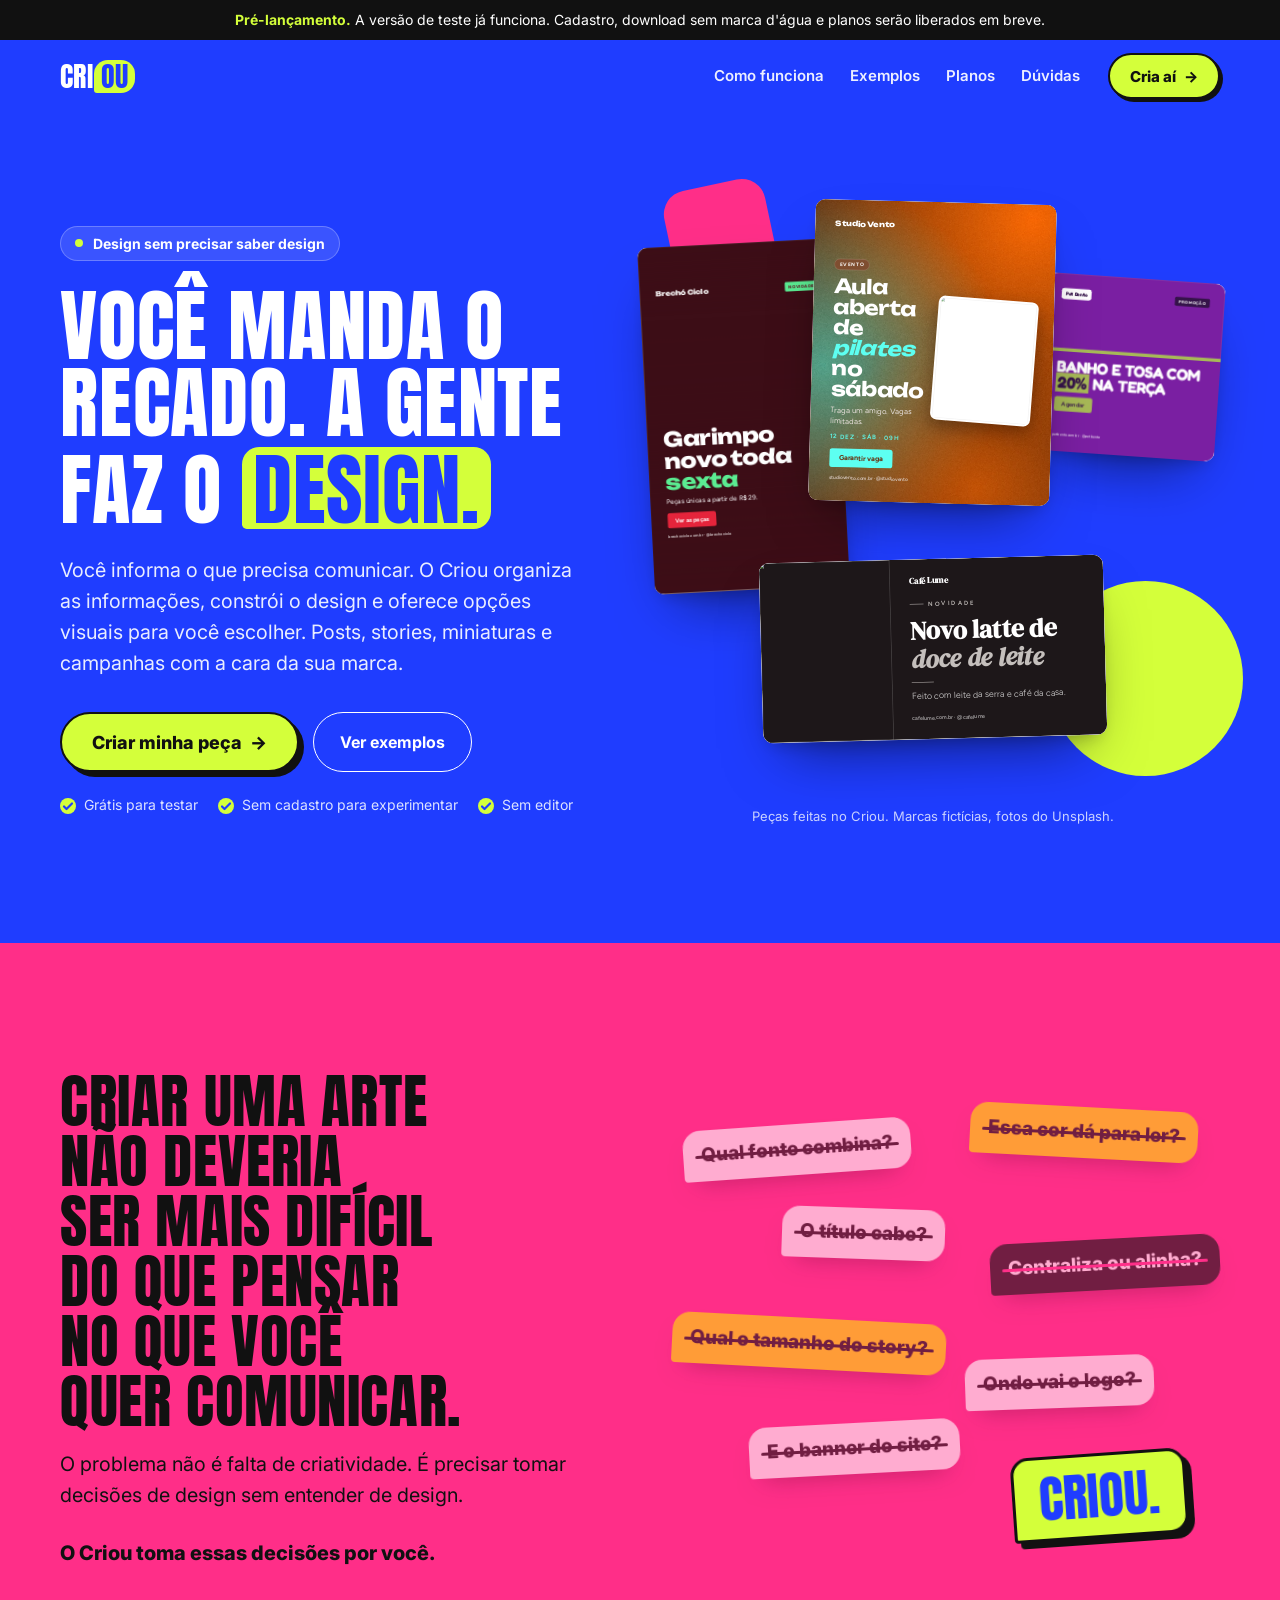
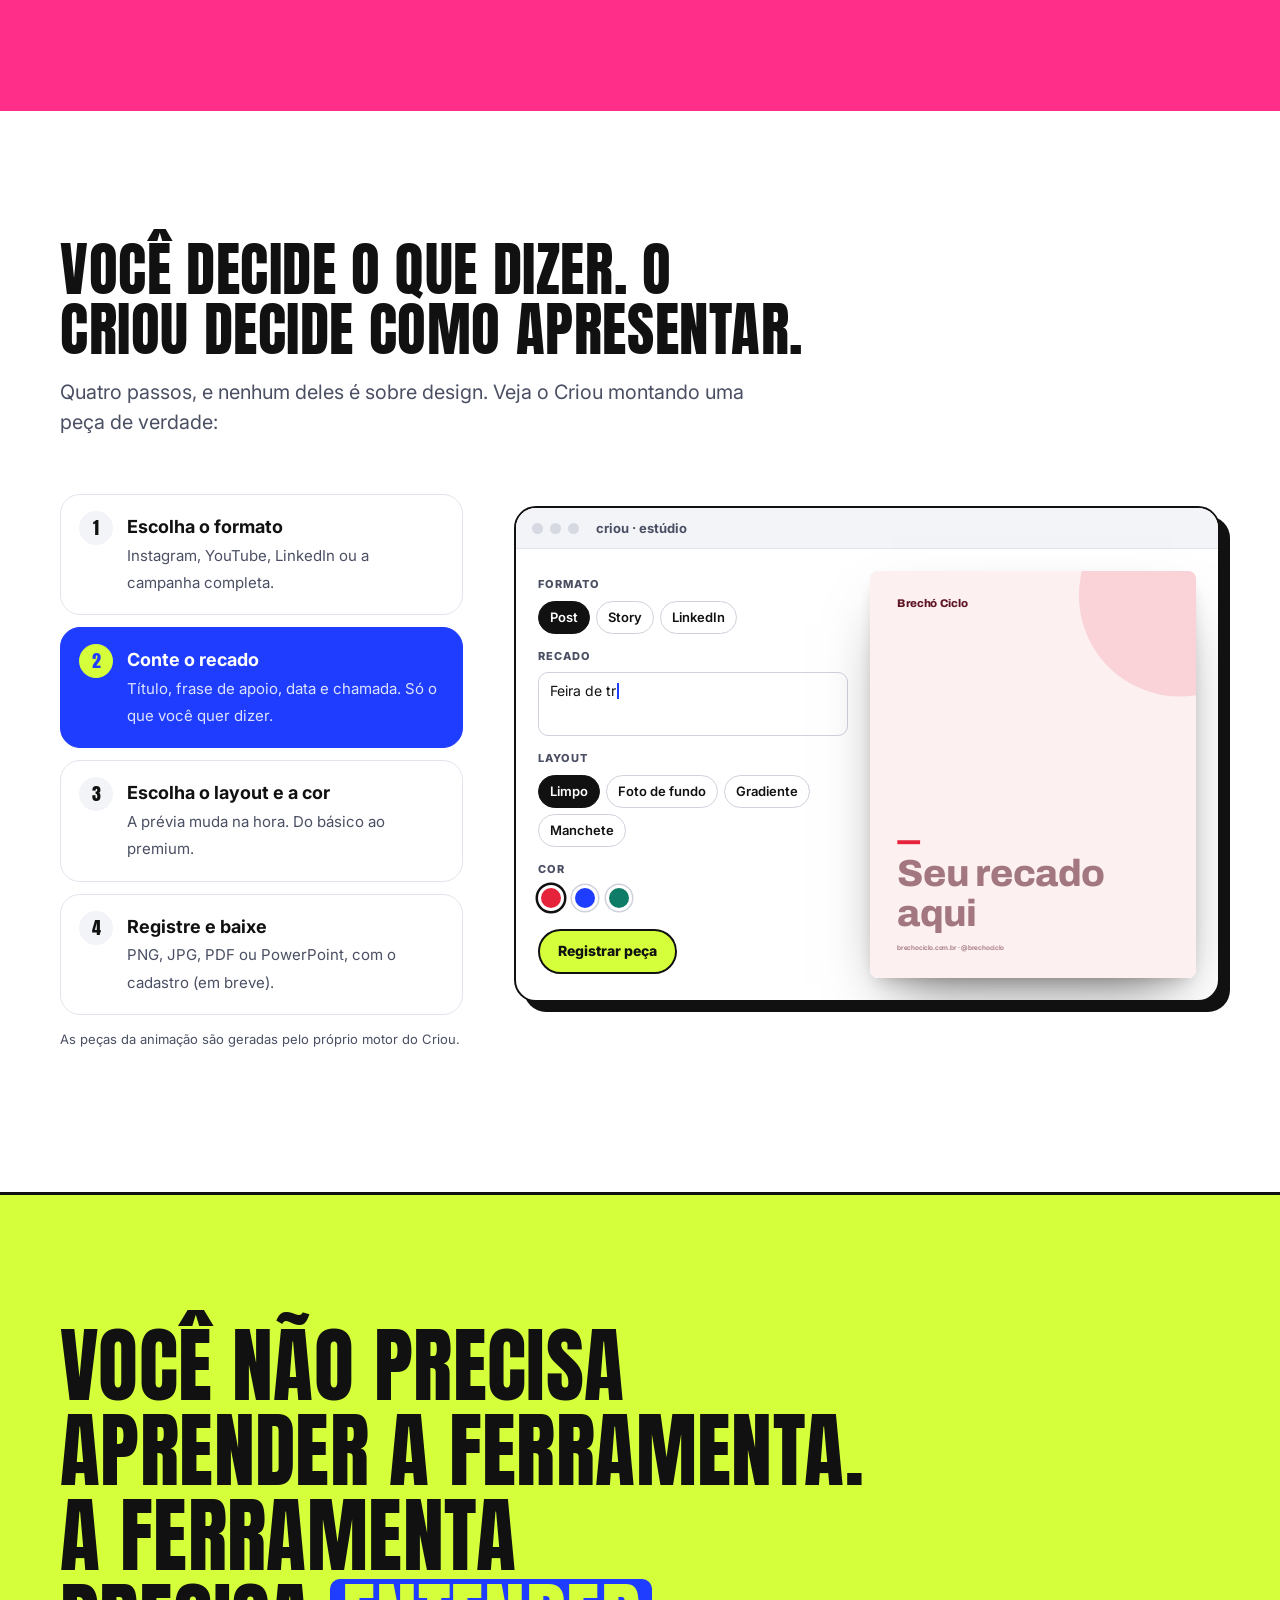
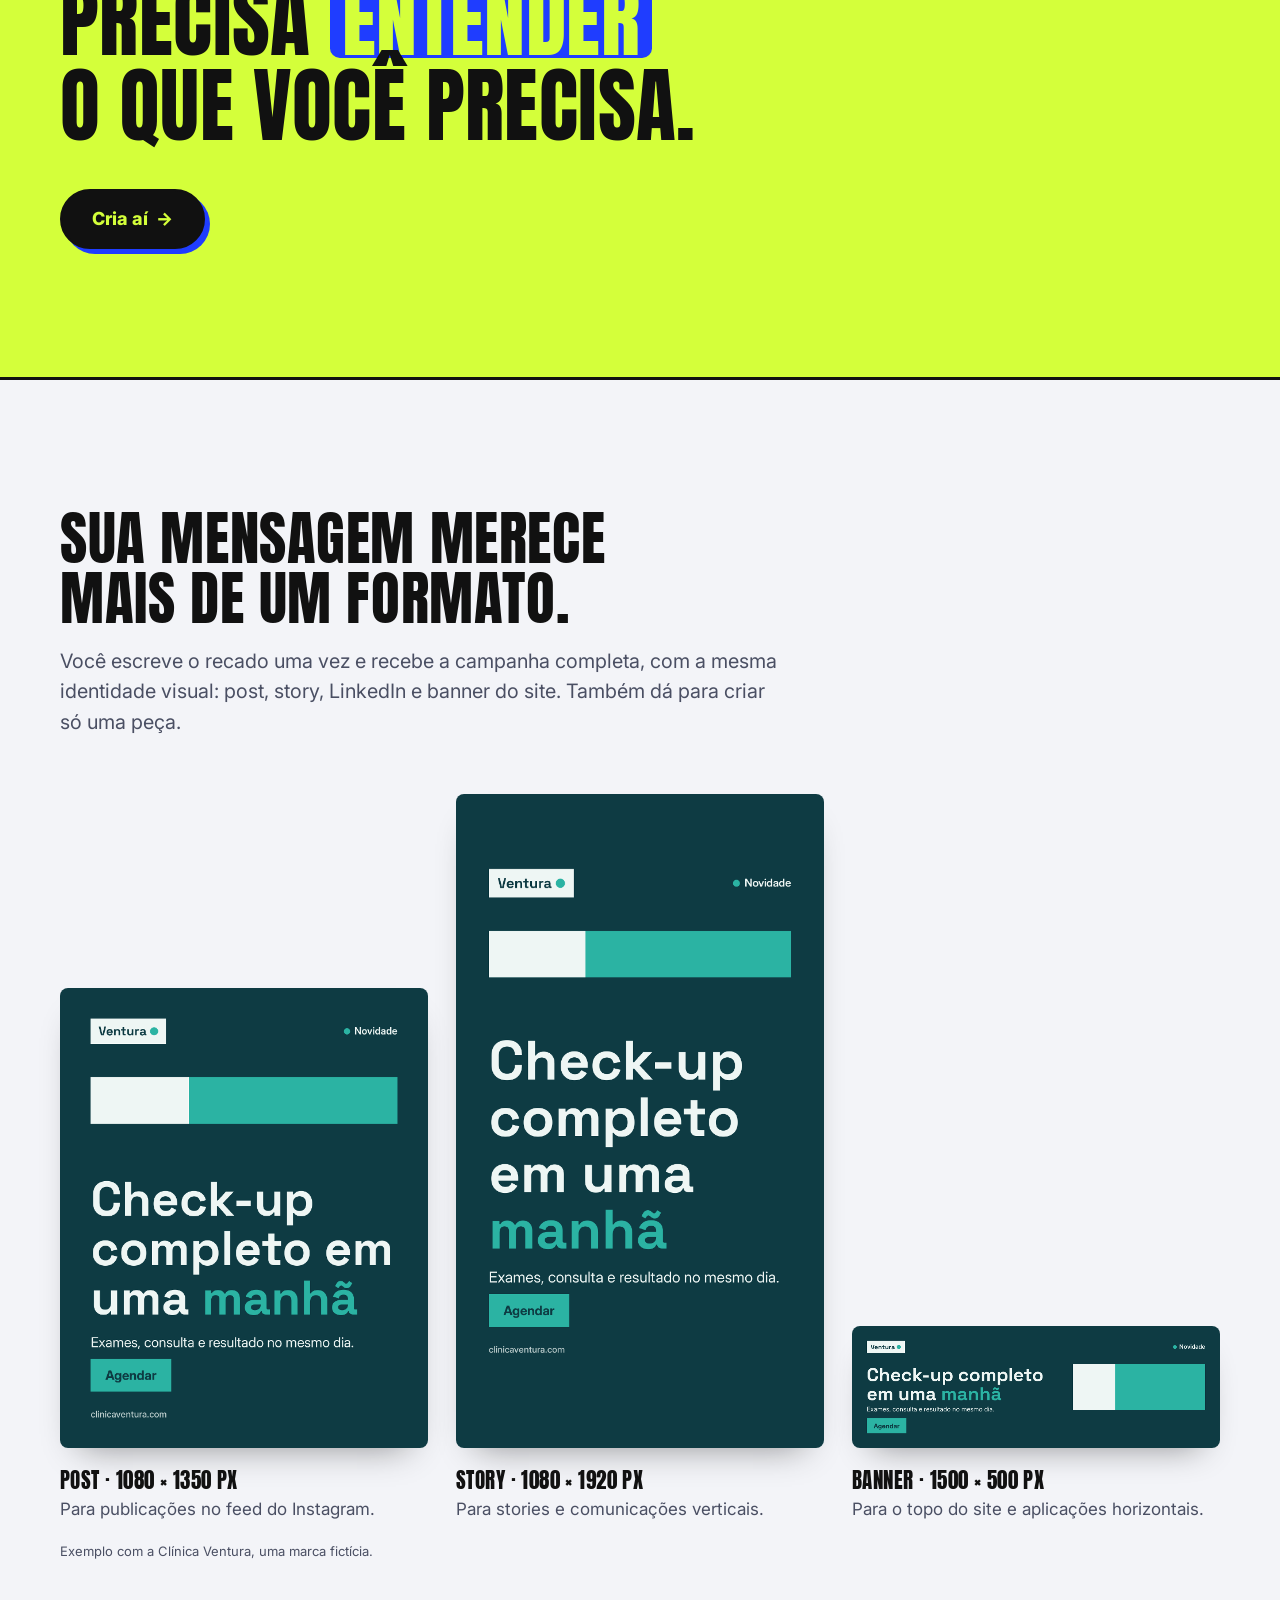
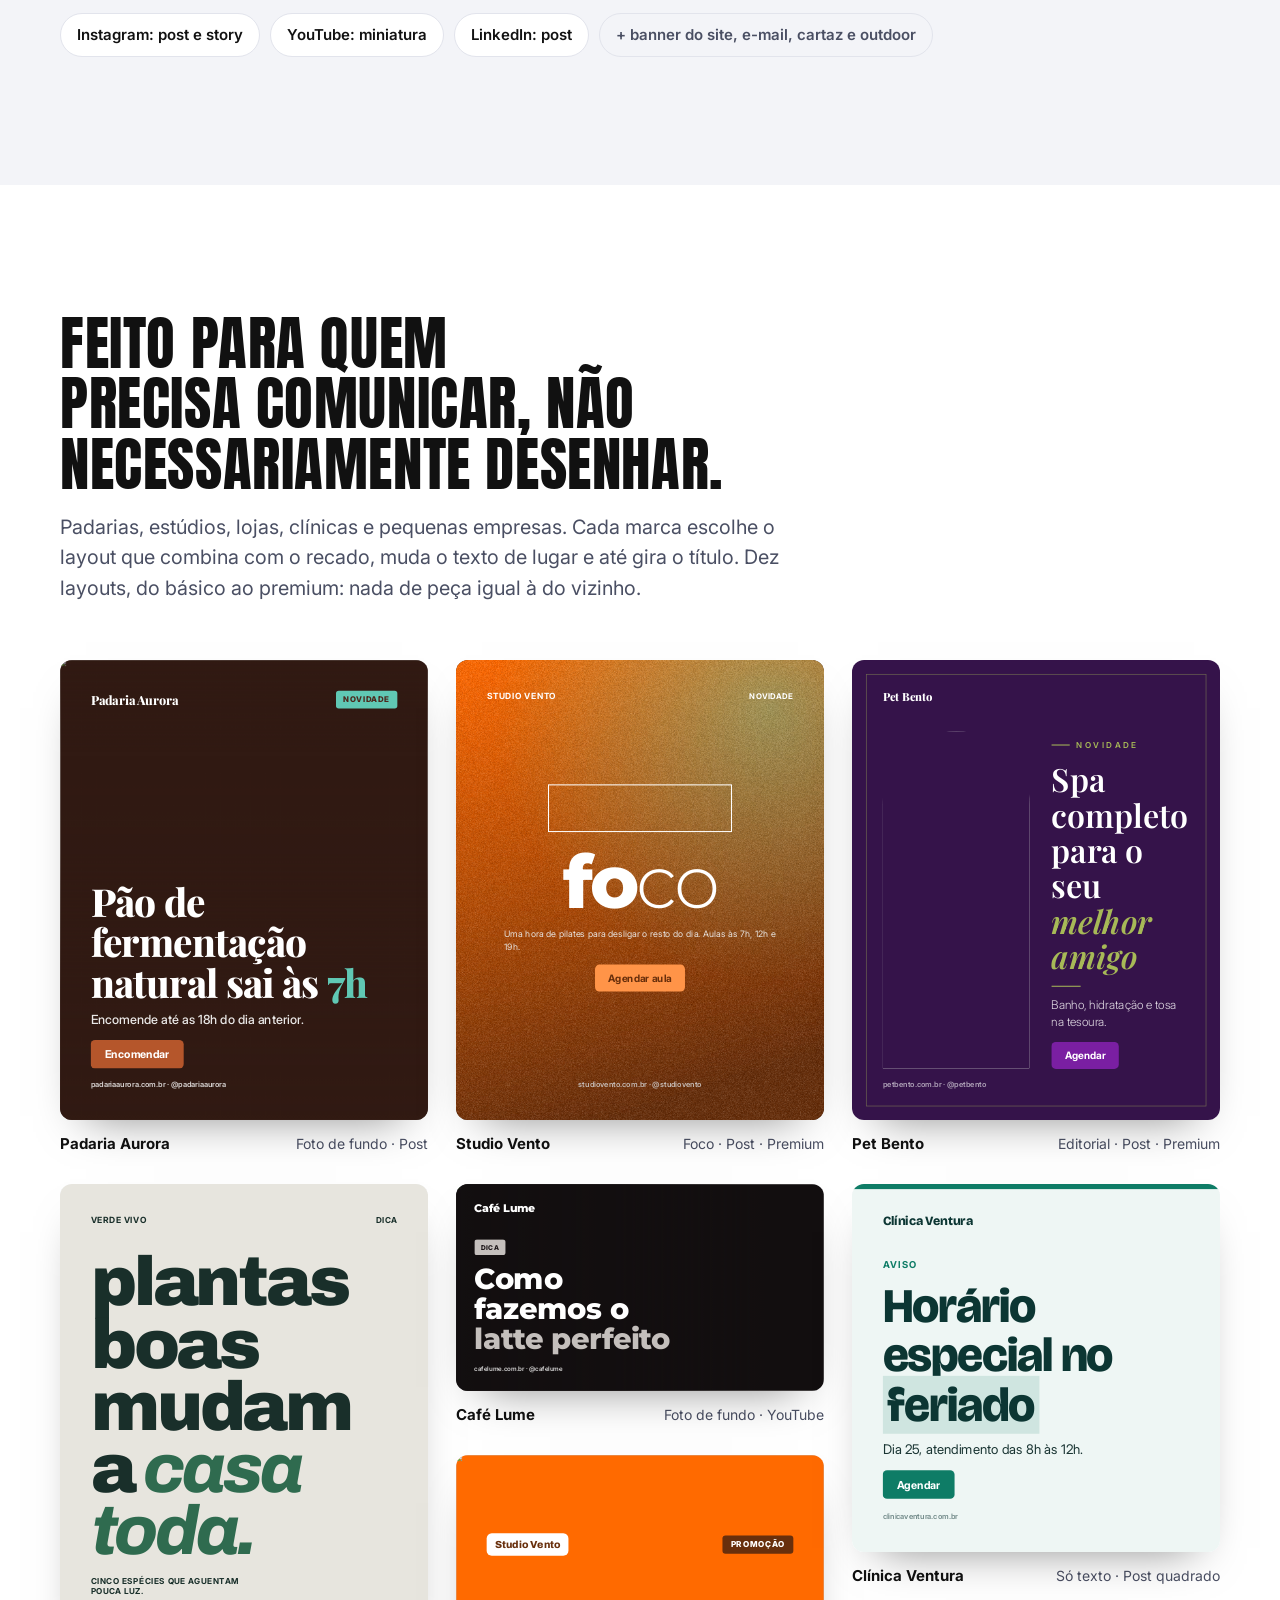
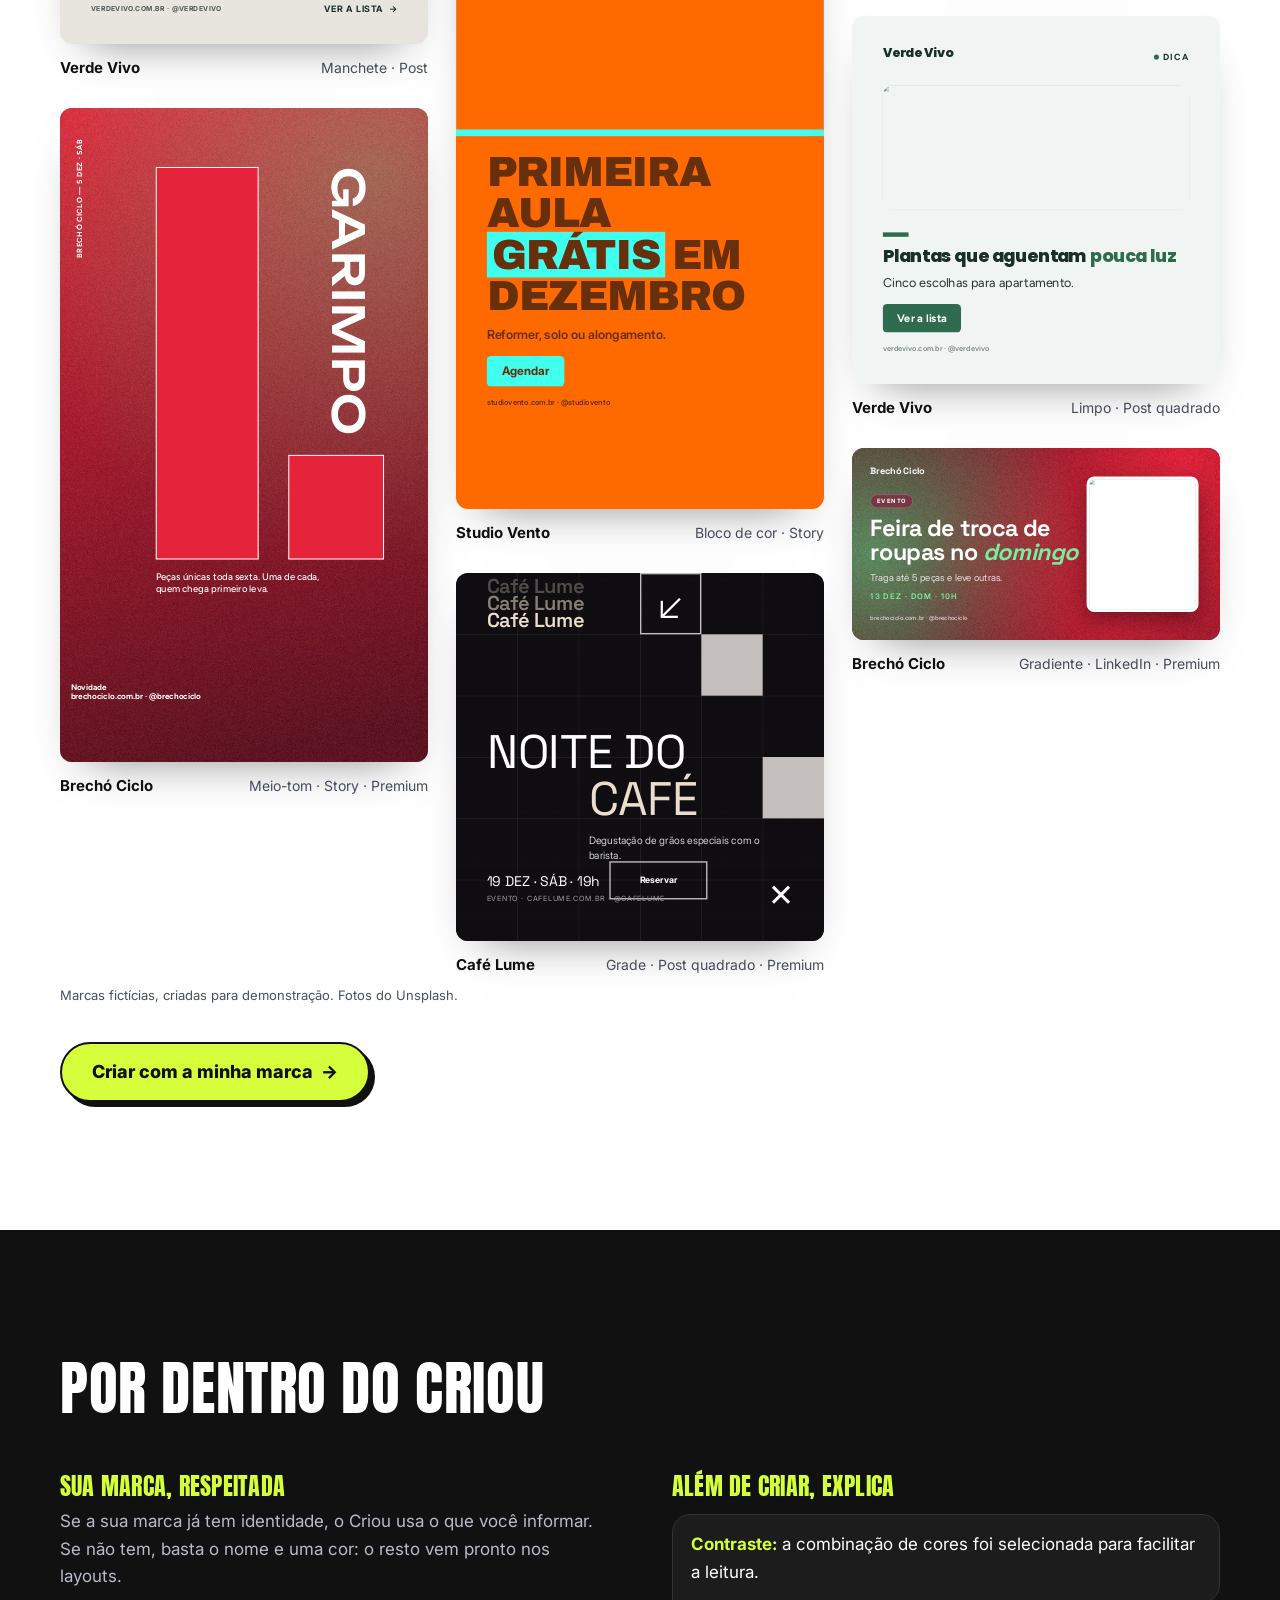
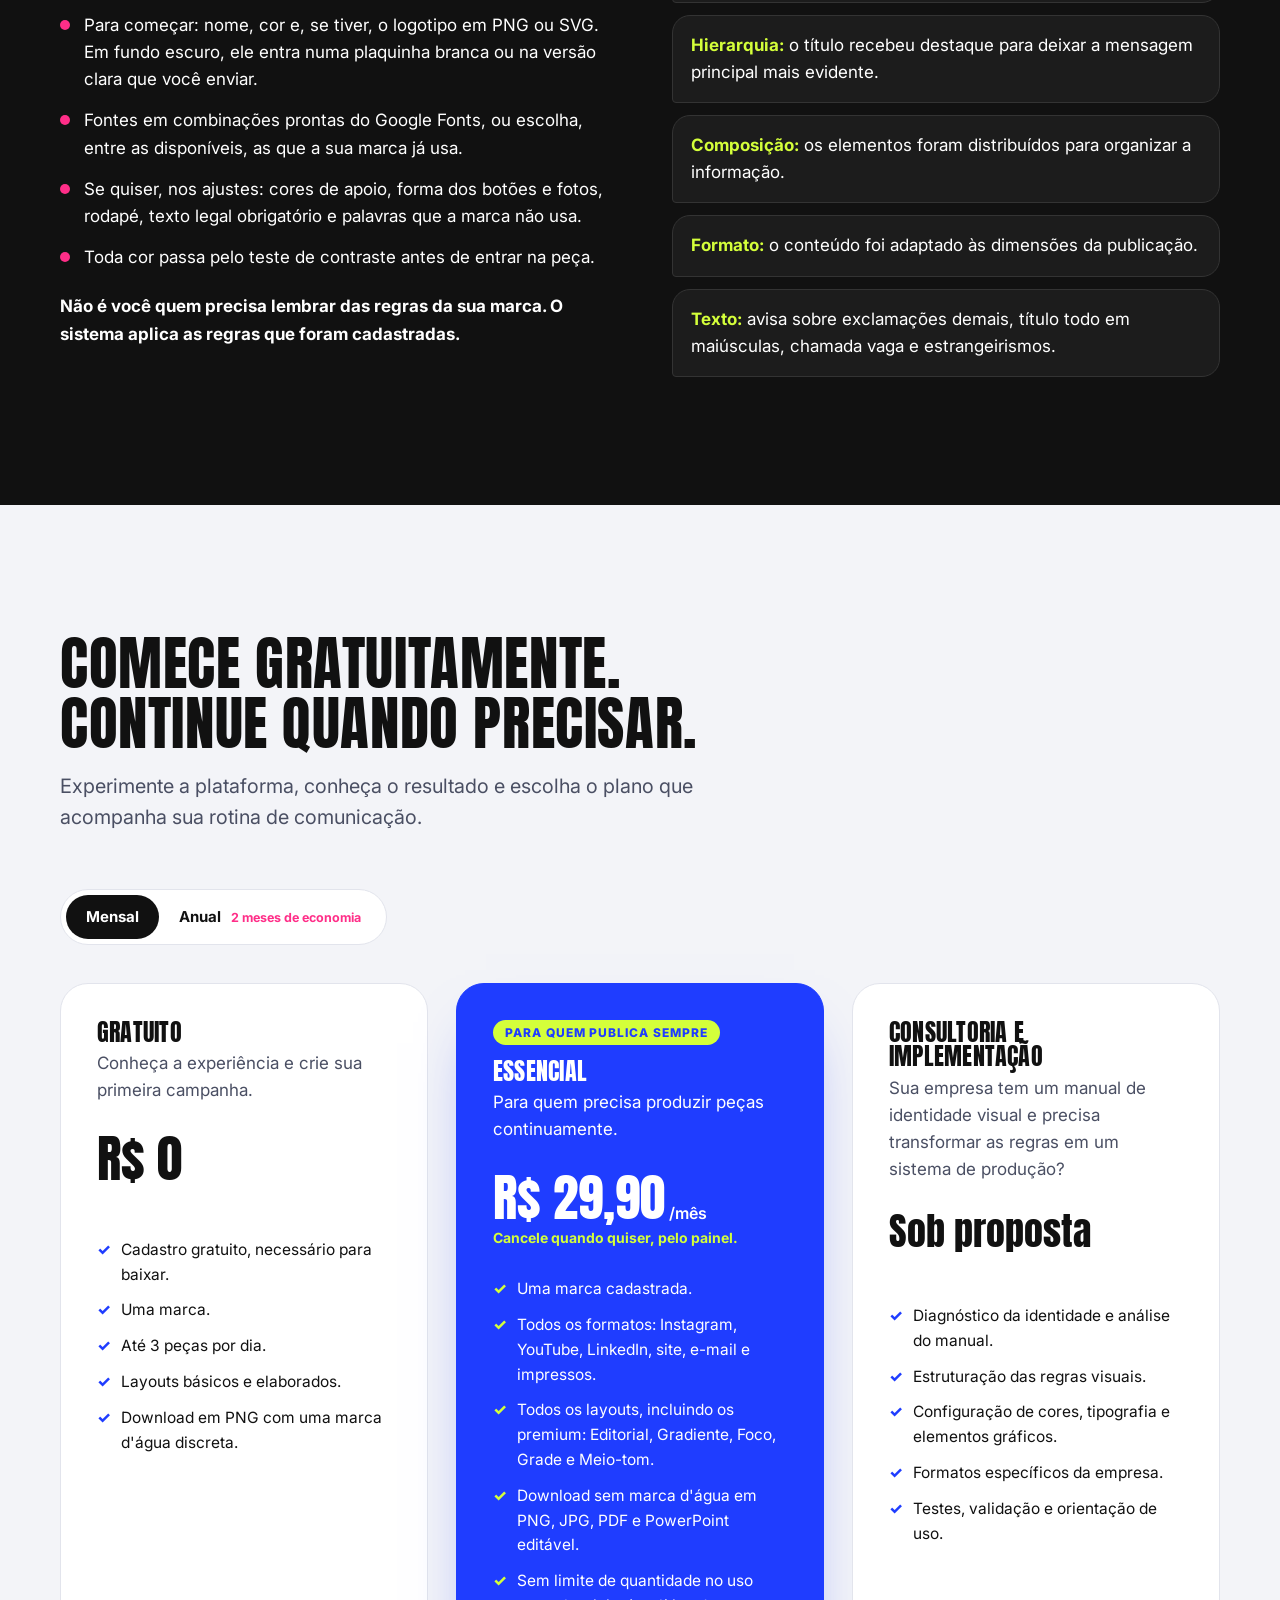
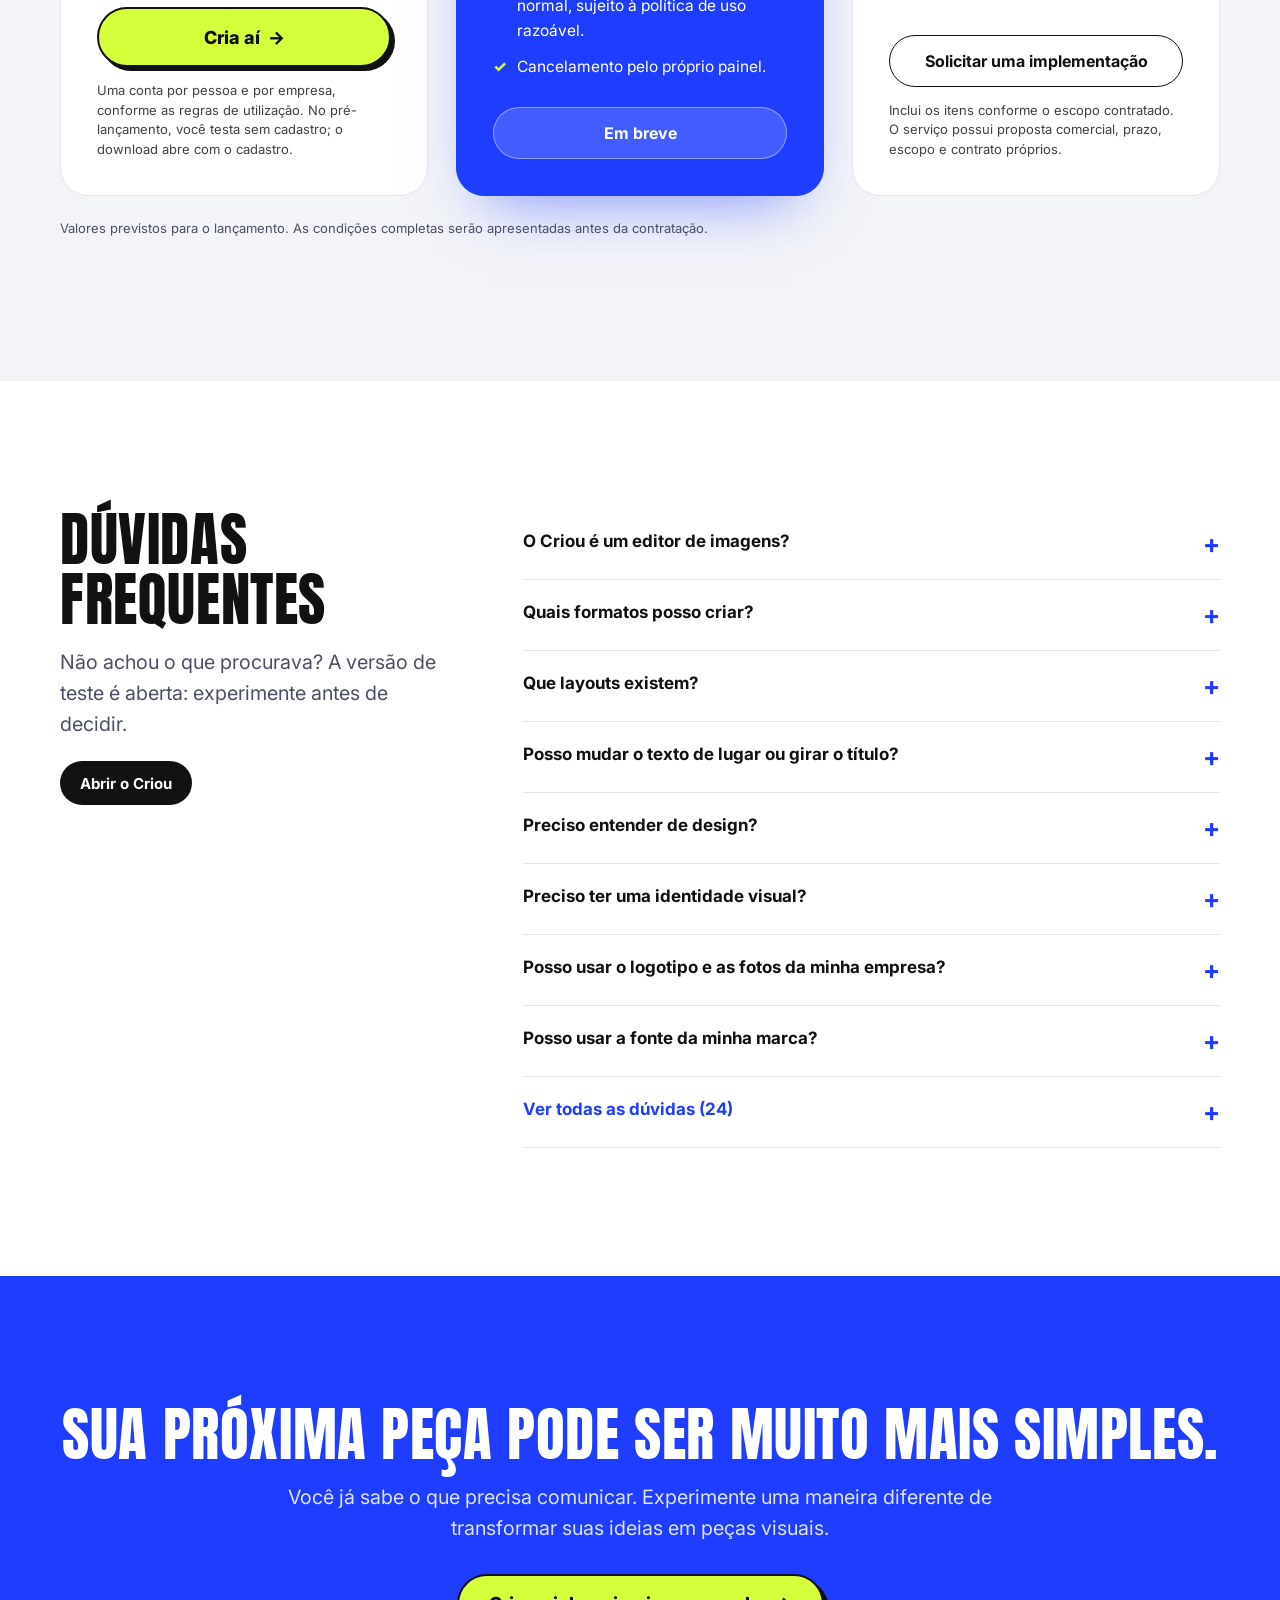
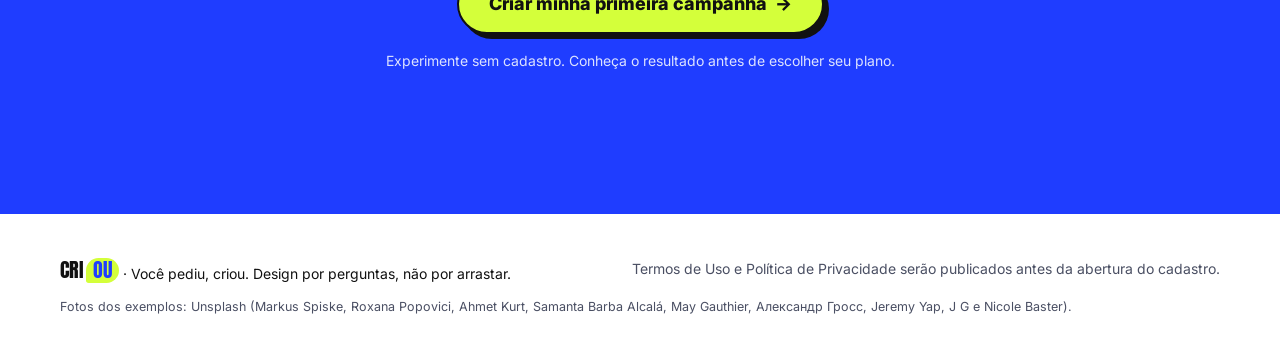
==== commit 29c52c82: "Botão principal com brilho e pulso, igual ao Briefly Co-Authored-By: Claude Opus 5.5 <noreply@anthro" ====
--- a/index.html
+++ b/index.html
@@ -158,15 +158,21 @@
 @media(max-width:600px){.fmt{grid-template-columns:minmax(0,1fr) minmax(0,1fr)}.fmt figure:last-child{grid-column:1/-1}body{font-size:16px}.ctas .btn{flex:1 1 auto}.galeria{columns:2 150px}.galeria figcaption{flex-direction:column;gap:2px}.galeria figcaption span{text-align:left}}
 
 /* Botões de chamada: destaque */
-.btn.cta{background:var(--acc);color:var(--ink);border:2.5px solid var(--ink);box-shadow:5px 5px 0 var(--ink);min-height:60px;padding:16px 30px;font-size:18px;font-weight:800;transition:transform .15s,box-shadow .15s}
+.btn.cta{--sd:5px 5px 0 var(--ink);--halo:214,255,61;position:relative;overflow:hidden;isolation:isolate;background:var(--acc);color:var(--ink);border:2.5px solid var(--ink);box-shadow:var(--sd);min-height:60px;padding:16px 30px;font-size:18px;font-weight:800;transition:transform .15s,box-shadow .15s;animation:cta-pulso 2.6s ease-out infinite}
+.btn.cta::after{content:"";position:absolute;inset:-2px;z-index:-1;pointer-events:none;background:linear-gradient(110deg,transparent 30%,rgba(255,255,255,.8) 48%,rgba(255,255,255,.2) 56%,transparent 70%);transform:translateX(-120%);animation:cta-brilho 3.2s ease-in-out infinite}
 .btn.cta span{display:inline-block;transition:transform .2s}
-.btn.cta:hover{transform:translate(-2px,-2px);box-shadow:7px 7px 0 var(--ink)}
+.btn.cta:hover{--sd:7px 7px 0 var(--ink);transform:translate(-2px,-2px)}
 .btn.cta:hover span{transform:translateX(4px)}
-.btn.cta:active{transform:translate(3px,3px);box-shadow:2px 2px 0 var(--ink)}
-.btn.cta.sm{min-height:46px;padding:10px 20px;font-size:15px;box-shadow:3px 3px 0 var(--ink);border-width:2px}
-.btn.cta.escuro{background:var(--ink);color:var(--acc);border-color:var(--ink);box-shadow:5px 5px 0 var(--blue)}
-.btn.cta.escuro:hover{box-shadow:7px 7px 0 var(--blue)}
-.plan .btn.cta{box-shadow:4px 4px 0 var(--ink)}
+.btn.cta:active{--sd:2px 2px 0 var(--ink);transform:translate(3px,3px)}
+.btn.cta.sm{--sd:3px 3px 0 var(--ink);min-height:46px;padding:10px 20px;font-size:15px;border-width:2px}
+.btn.cta.sm:hover{--sd:5px 5px 0 var(--ink)}
+.btn.cta.escuro{--sd:5px 5px 0 var(--blue);background:var(--ink);color:var(--acc);border-color:var(--ink)}
+.btn.cta.escuro::after{background:linear-gradient(110deg,transparent 30%,rgba(214,255,61,.35) 48%,transparent 66%)}
+.btn.cta.escuro:hover{--sd:7px 7px 0 var(--blue)}
+.plan .btn.cta{--sd:4px 4px 0 var(--ink)}
+@keyframes cta-brilho{0%{transform:translateX(-120%)}55%,100%{transform:translateX(120%)}}
+@keyframes cta-pulso{0%{box-shadow:var(--sd),0 0 0 0 rgba(var(--halo),.75)}70%,100%{box-shadow:var(--sd),0 0 0 14px rgba(var(--halo),0)}}
+@media(prefers-reduced-motion:reduce){.btn.cta,.btn.cta::after{animation:none}.btn.cta::after{display:none}}
 
 /* Seção rosa: decisões que somem */
 .problema{align-items:center}
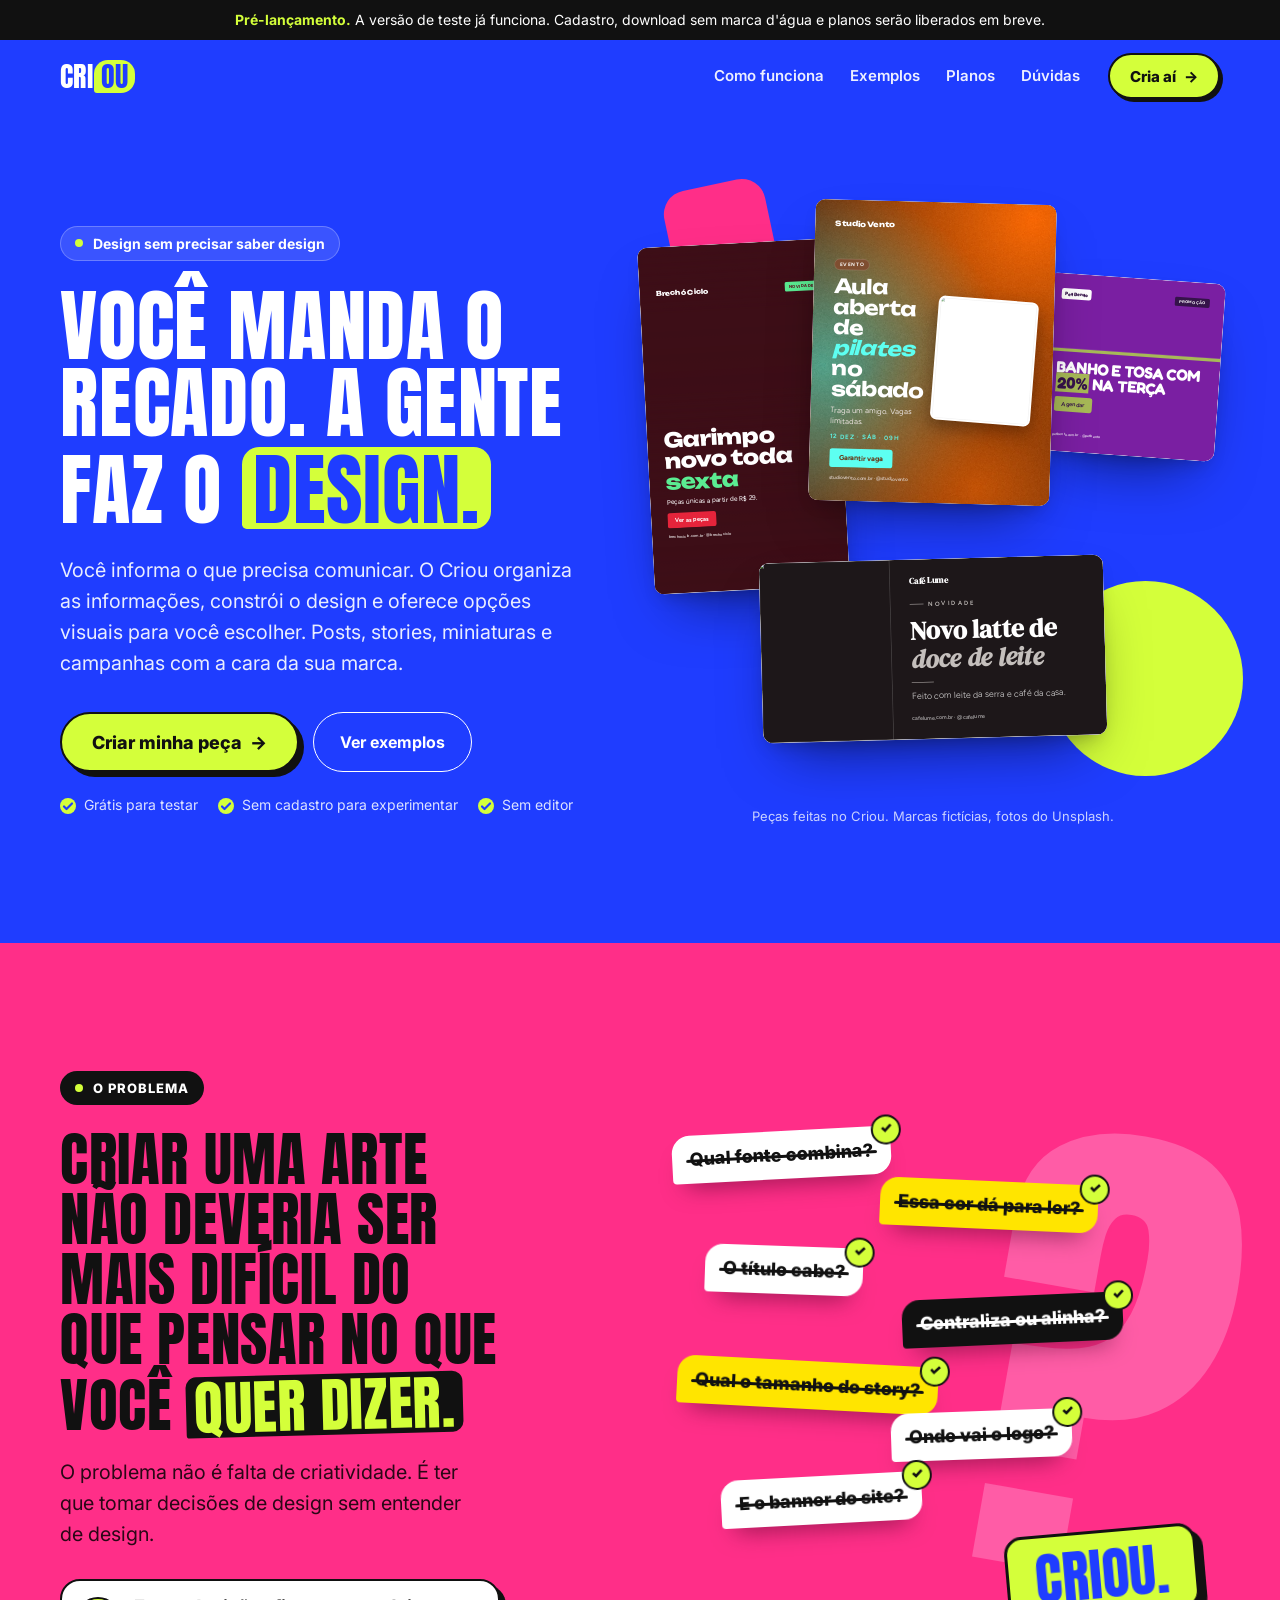
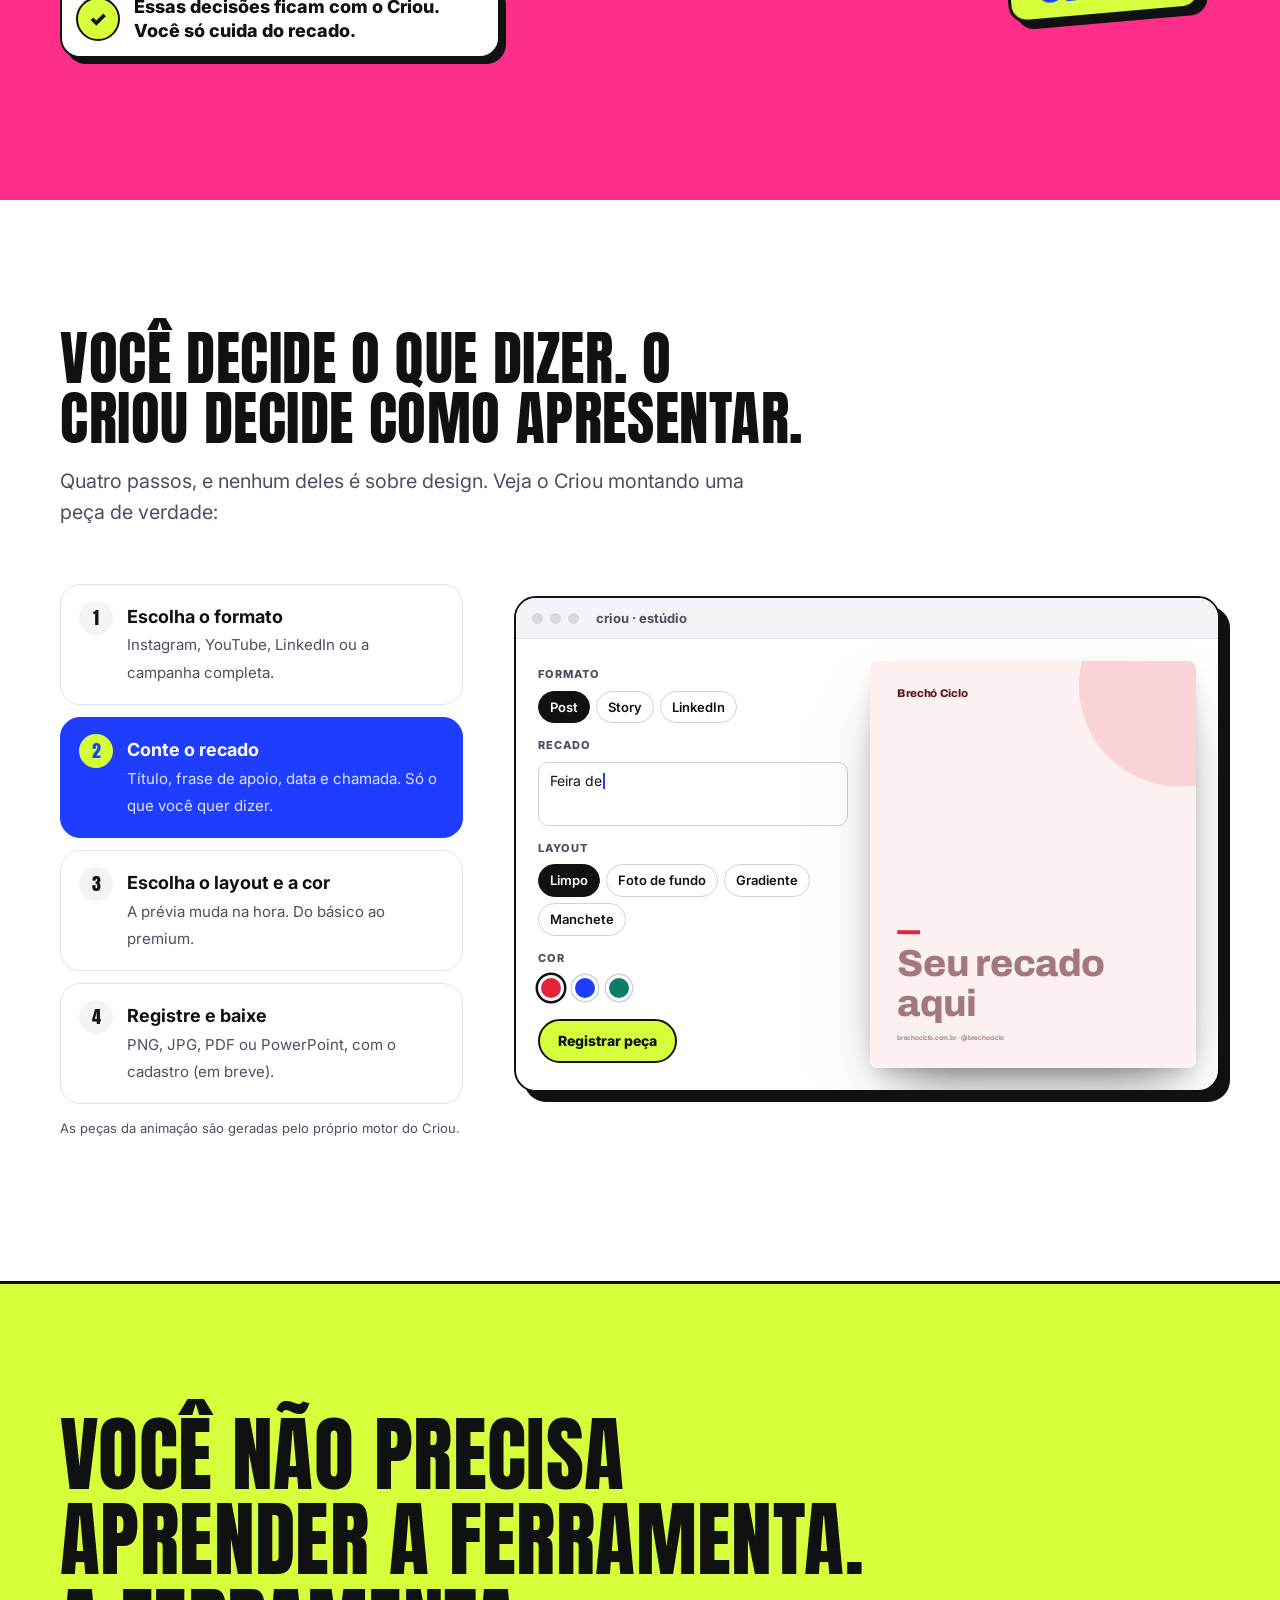
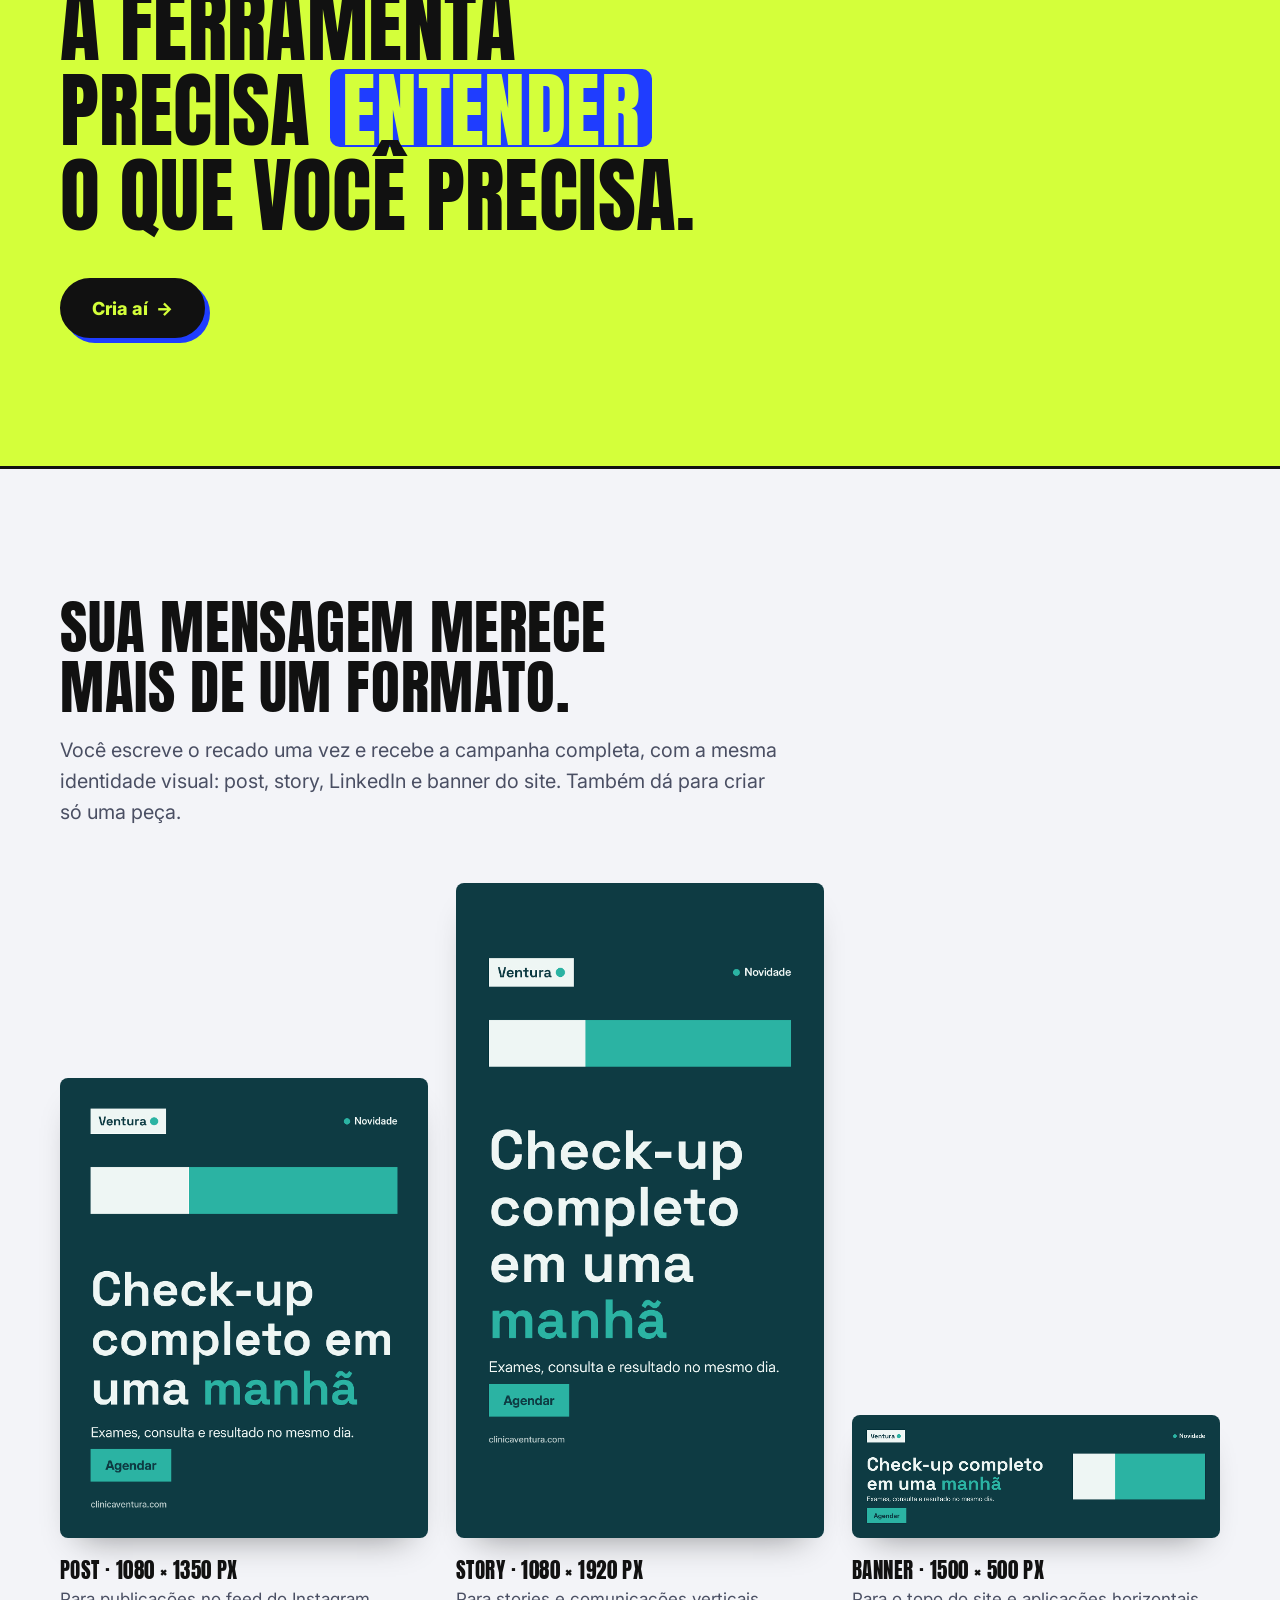
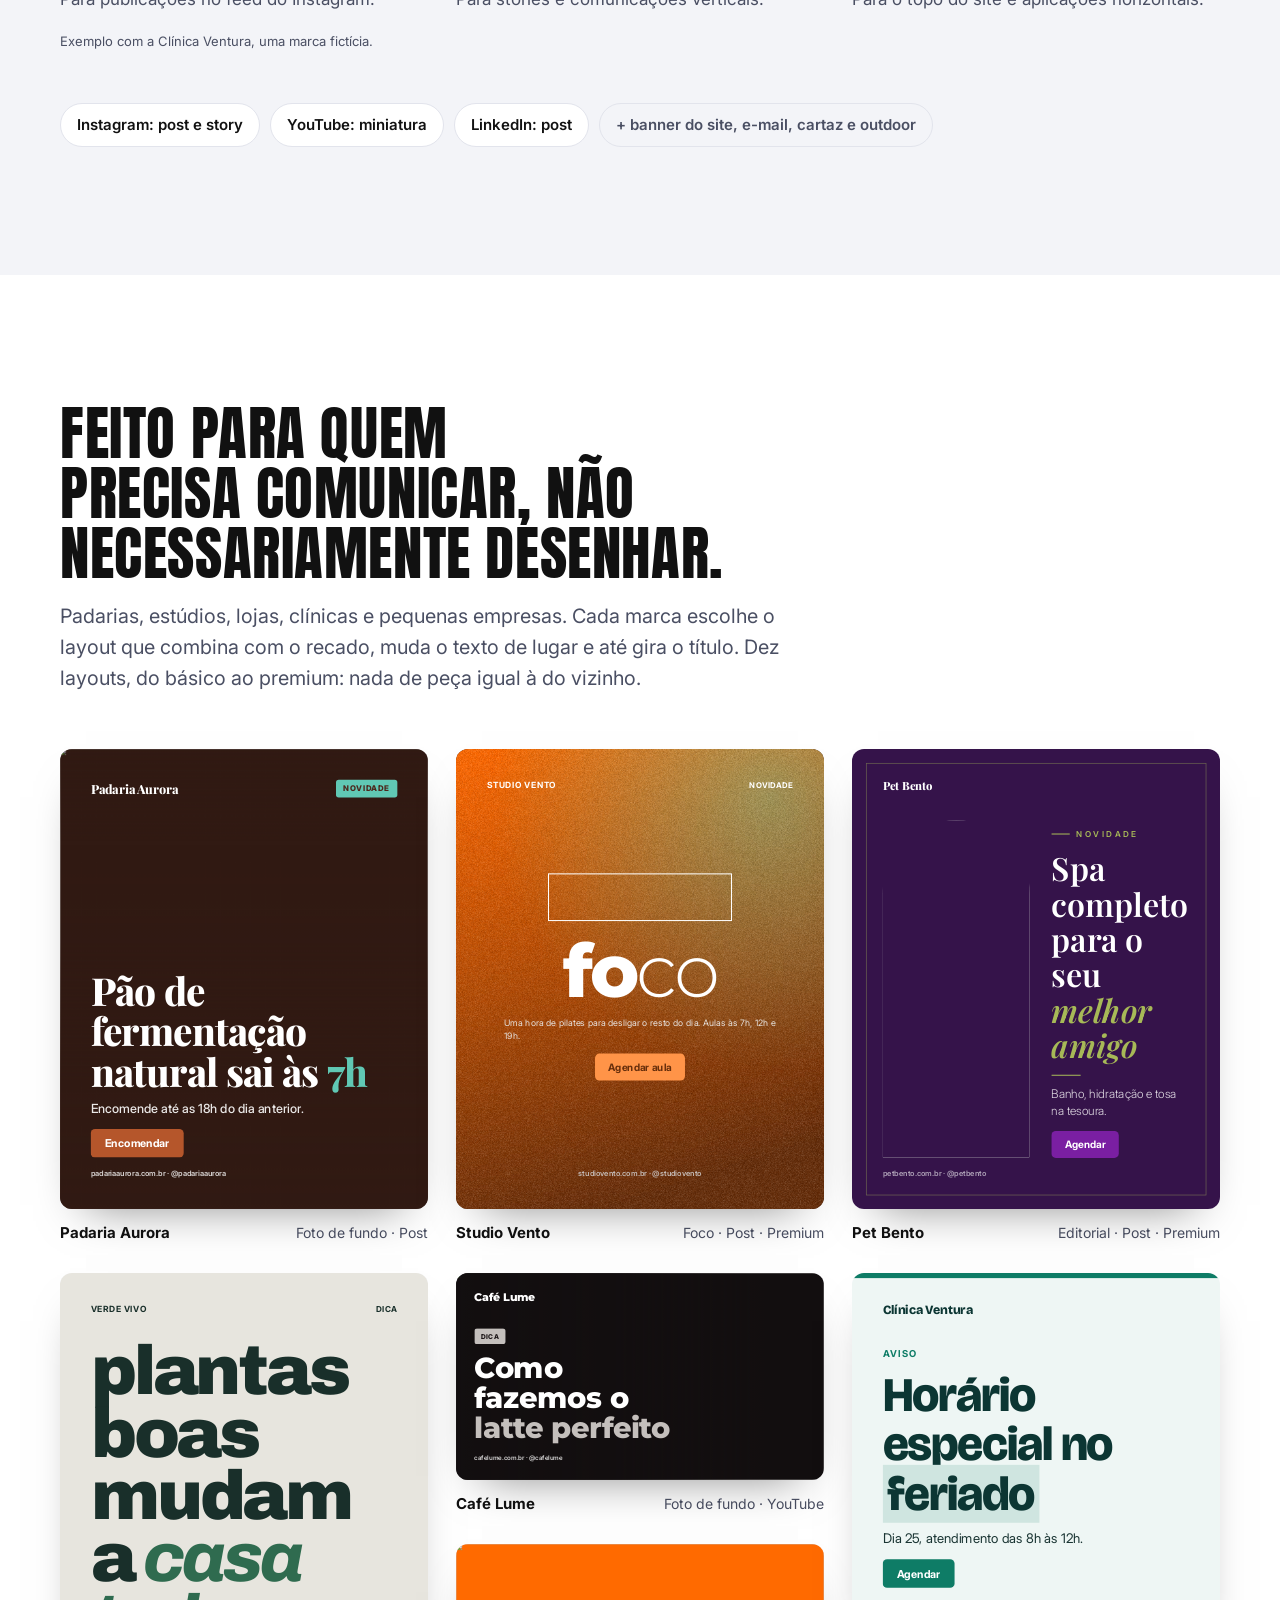
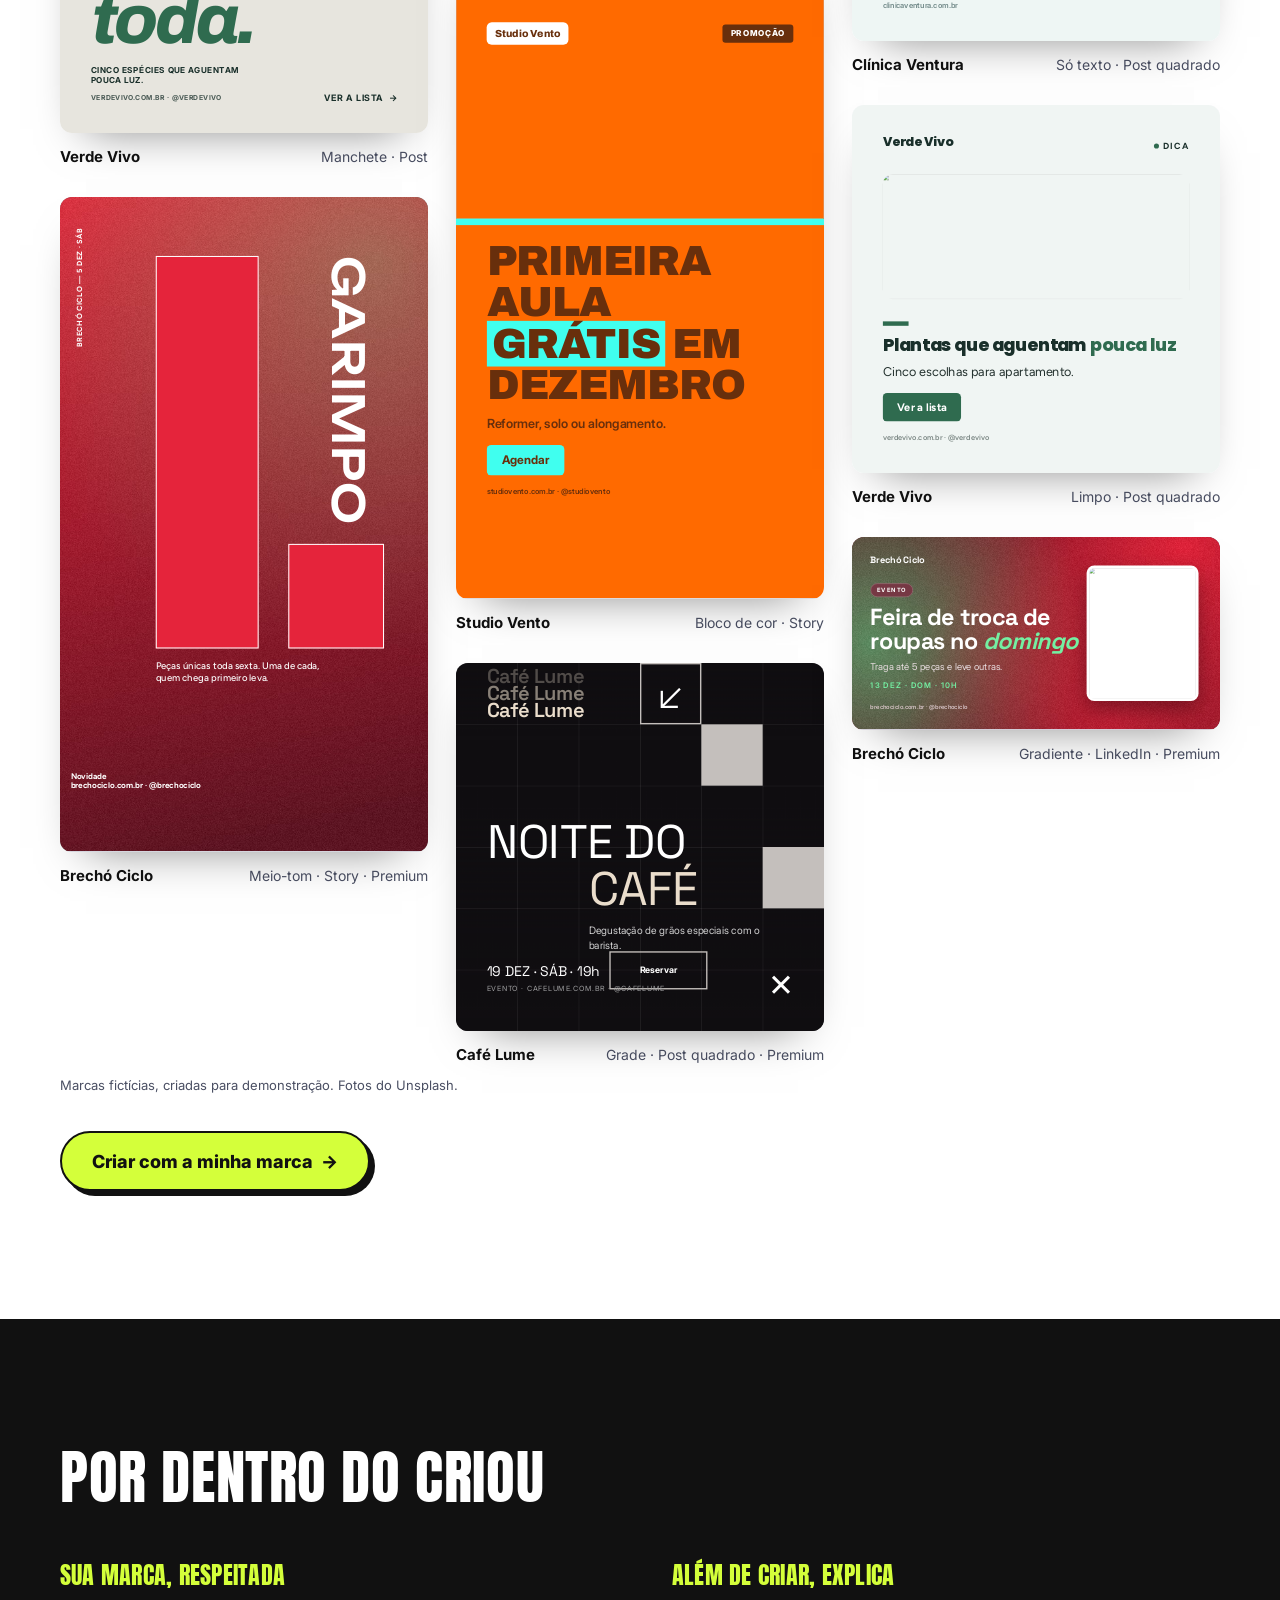
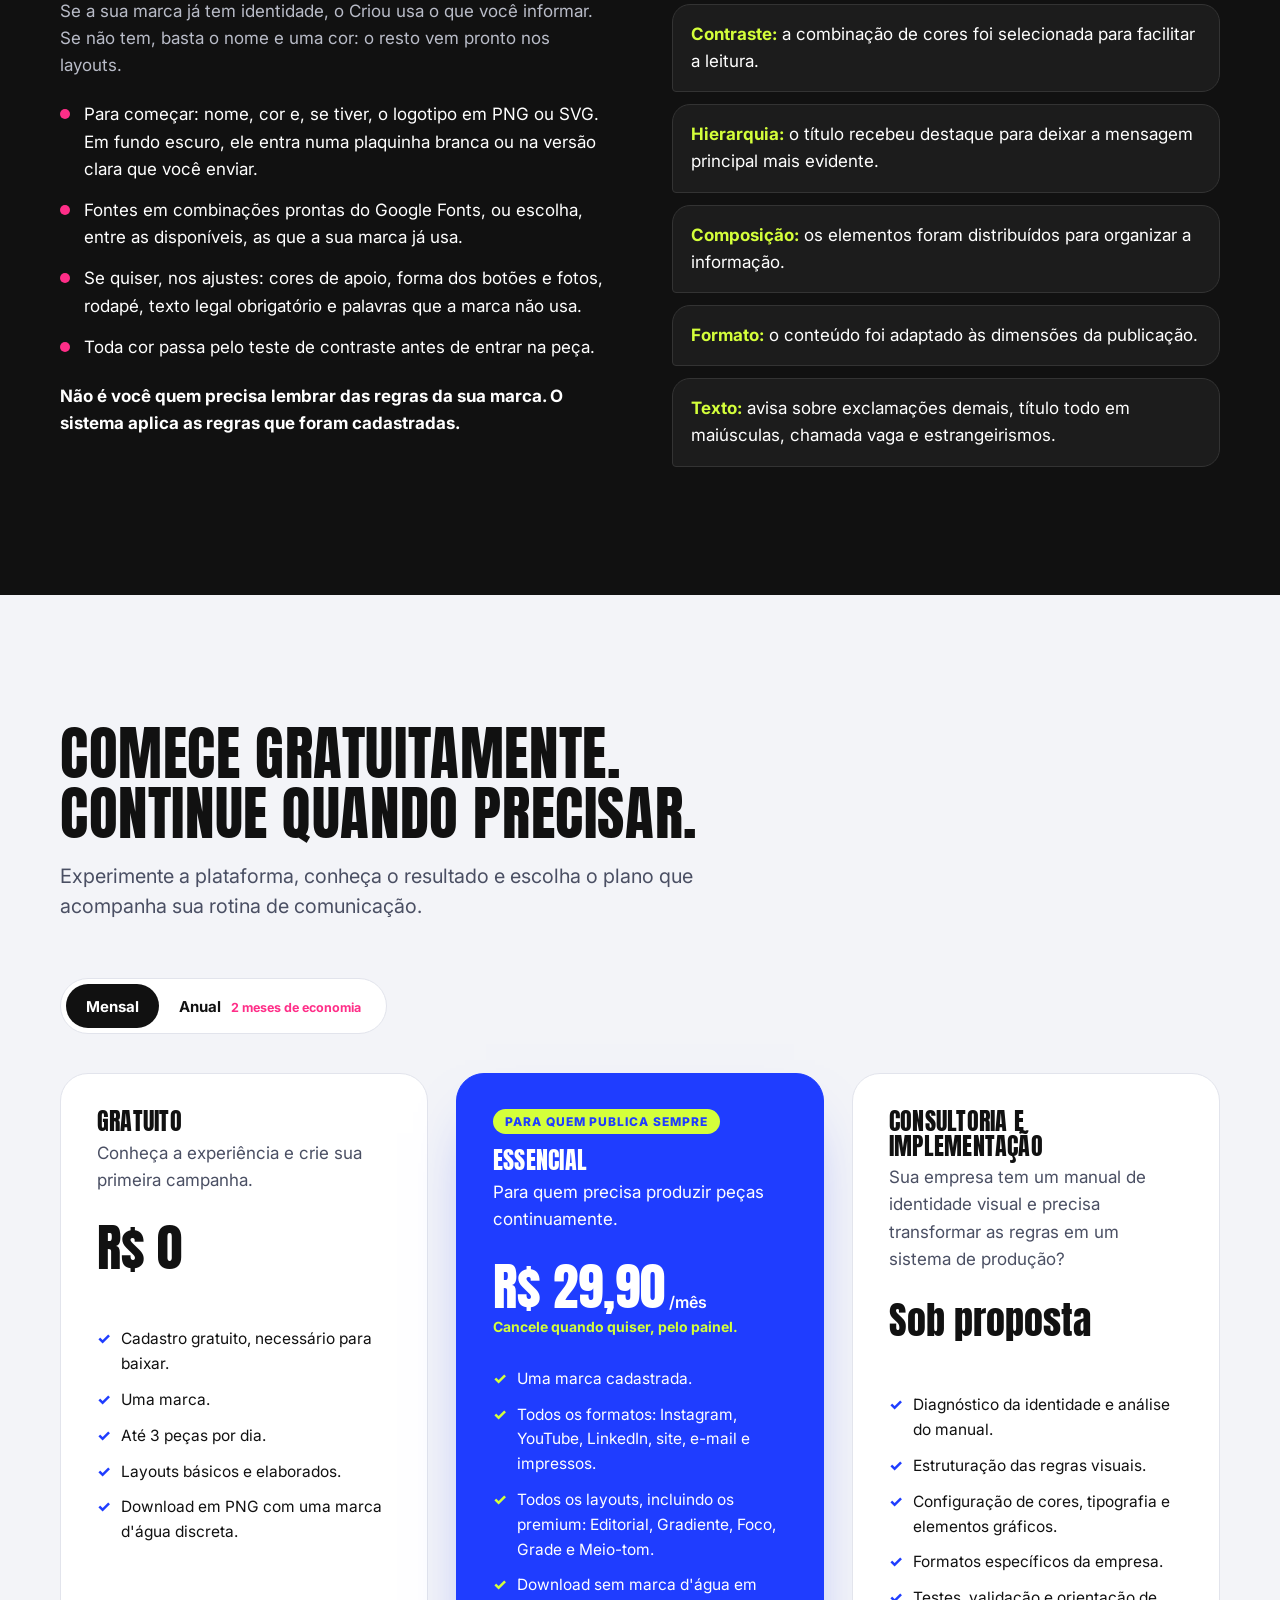
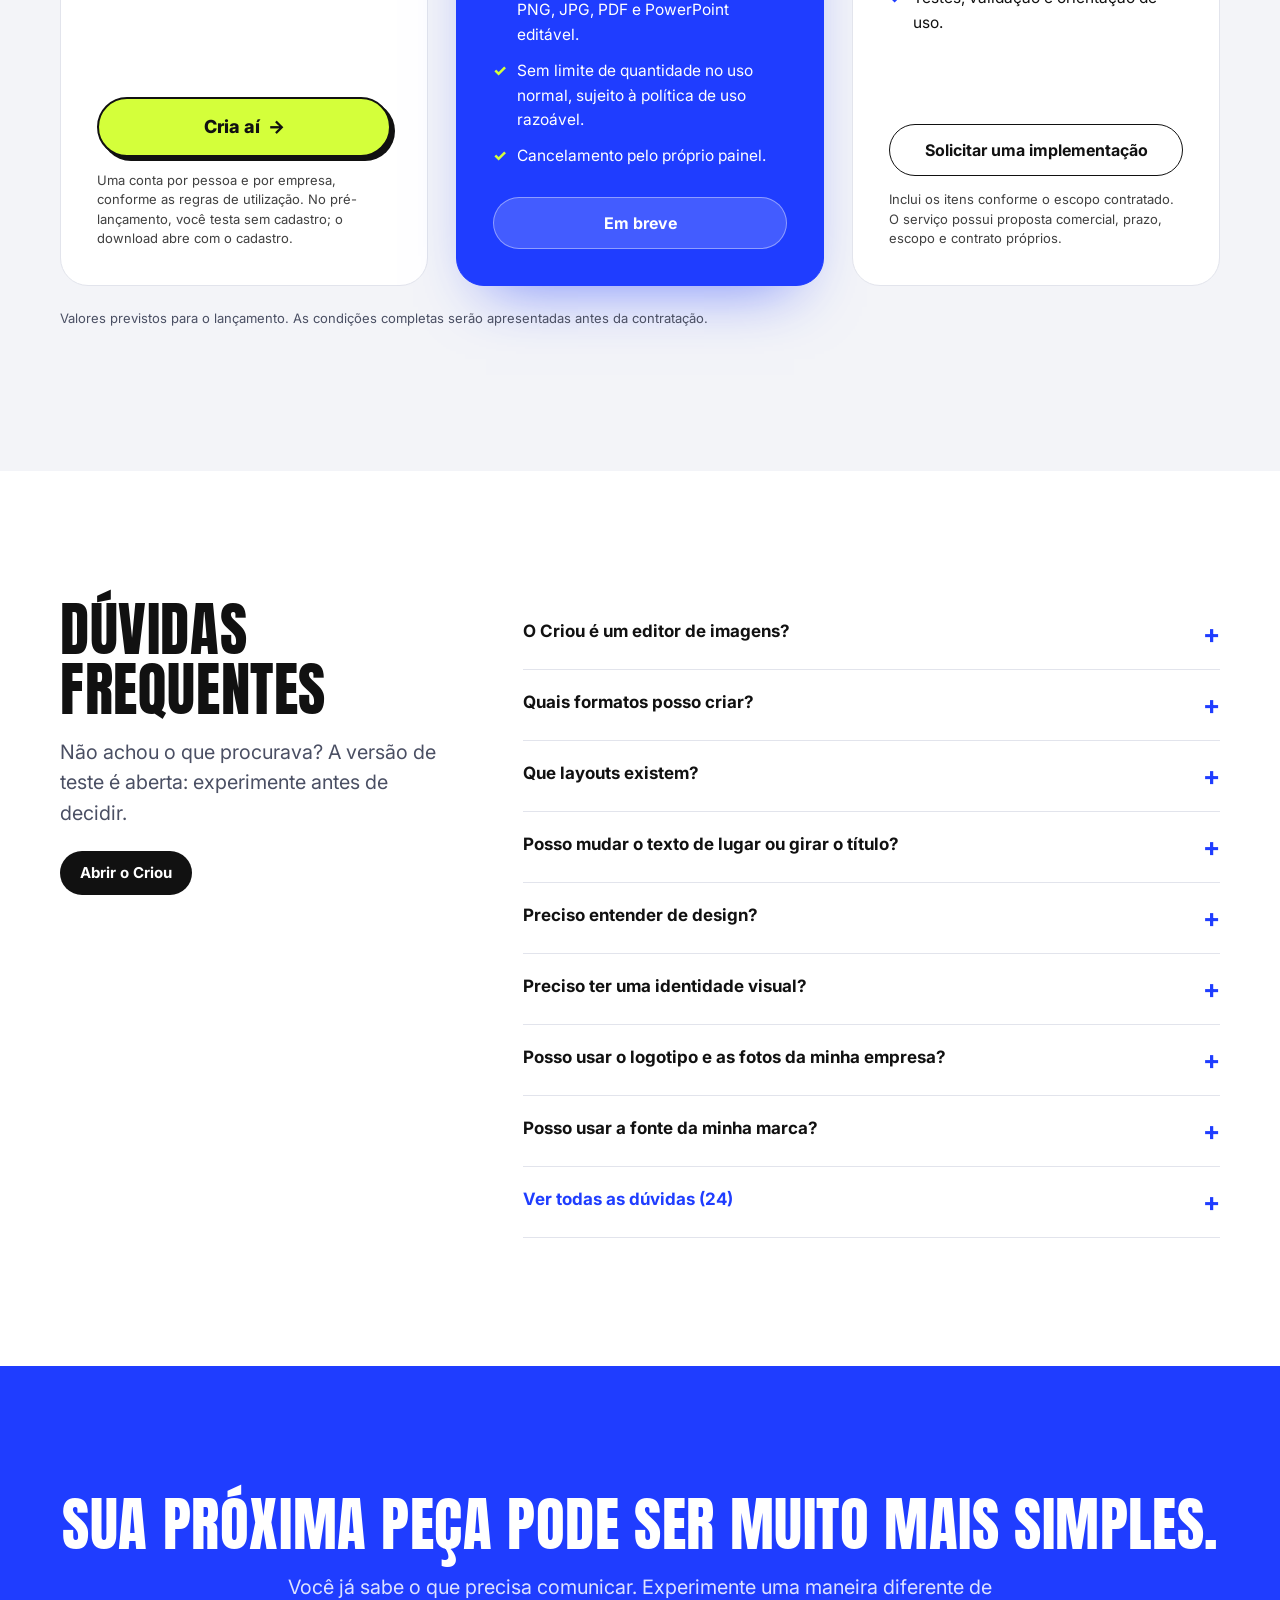
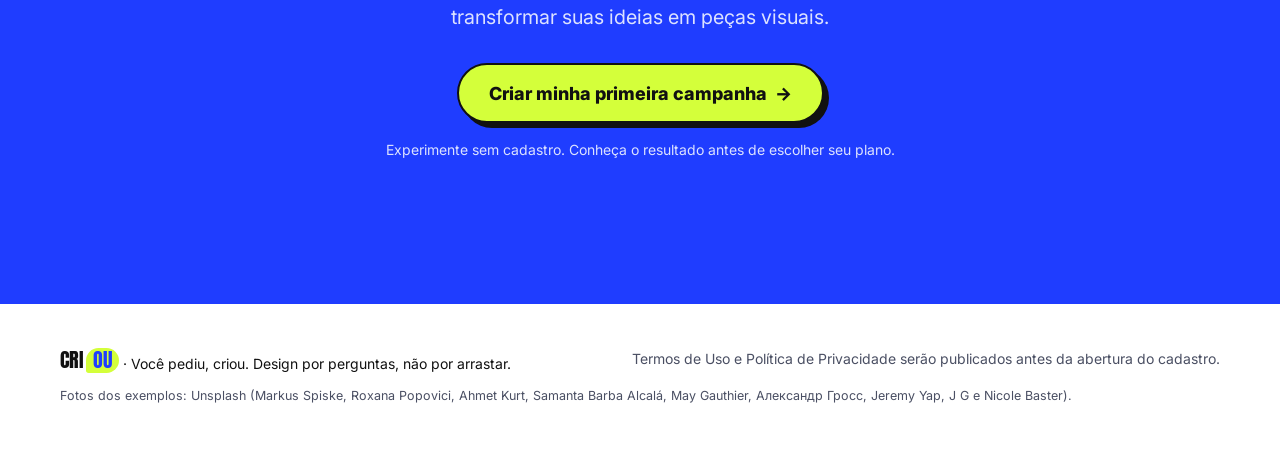
==== commit ee89479f: "Seção rosa com mais ritmo: cascata, checks e resposta em destaque Co-Authored-By: Claude Opus 5.5 <n" ====
--- a/index.html
+++ b/index.html
@@ -176,26 +176,46 @@
 
 /* Seção rosa: decisões que somem */
 .problema{align-items:center}
-.duvidas{position:relative;min-height:440px}
-.duvidas span{position:absolute;font:800 clamp(15px,1.5vw,19px)/1.2 Inter,sans-serif;background:#fff;color:var(--ink);padding:14px 18px;border-radius:18px 18px 18px 4px;box-shadow:0 14px 26px -14px rgba(60,0,30,.55);white-space:nowrap}
-.duvidas span::after{content:"";position:absolute;left:12px;right:12px;top:50%;height:3px;background:var(--ink);transform:scaleX(0);transform-origin:left;border-radius:3px}
-.duvidas .d1{left:2%;top:4%;transform:rotate(-4deg)}
-.duvidas .d2{right:4%;top:0;transform:rotate(3deg);background:var(--yel)}
-.duvidas .d3{left:20%;top:23%;transform:rotate(2deg)}
-.duvidas .d4{right:0;top:30%;transform:rotate(-3deg);background:var(--ink);color:#fff}
-.duvidas .d4::after{background:var(--pink)}
-.duvidas .d5{left:0;top:48%;transform:rotate(3deg);background:var(--yel)}
-.duvidas .d6{right:12%;top:57%;transform:rotate(-2deg)}
-.duvidas .d7{left:14%;top:72%;transform:rotate(-3deg)}
-.duvidas .d8{right:6%;bottom:2%;background:var(--acc);color:var(--blue);font:400 clamp(34px,4vw,54px)/1 Anton,sans-serif;text-transform:uppercase;padding:14px 24px;border:3px solid var(--ink);box-shadow:6px 6px 0 var(--ink);transform:rotate(-4deg) scale(.6);opacity:0}
-.duvidas.vivo span:not(.ok)::after{animation:risca .45s ease forwards}
-.duvidas.vivo span:not(.ok){animation:apaga .45s ease forwards}
-.duvidas.vivo .d1,.duvidas.vivo .d1::after{animation-delay:.2s}.duvidas.vivo .d2,.duvidas.vivo .d2::after{animation-delay:.5s}.duvidas.vivo .d3,.duvidas.vivo .d3::after{animation-delay:.8s}.duvidas.vivo .d4,.duvidas.vivo .d4::after{animation-delay:1.1s}.duvidas.vivo .d5,.duvidas.vivo .d5::after{animation-delay:1.4s}.duvidas.vivo .d6,.duvidas.vivo .d6::after{animation-delay:1.7s}.duvidas.vivo .d7,.duvidas.vivo .d7::after{animation-delay:2s}
-.duvidas.vivo .d8{animation:surge .5s cubic-bezier(.3,1.6,.5,1) 2.5s forwards}
+.pink{position:relative;overflow:hidden}
+.selo-rosa{display:inline-flex;align-items:center;gap:10px;font:800 13px Inter,sans-serif;letter-spacing:.08em;text-transform:uppercase;background:var(--ink);color:#fff;padding:9px 15px;border-radius:999px;margin-bottom:24px}
+.selo-rosa i{width:8px;height:8px;border-radius:50%;background:var(--acc);display:block}
+.problema h2{max-width:18ch;margin-bottom:22px}
+.problema h2 em{font-style:normal;background:var(--ink);color:var(--acc);border-radius:.18em .18em .18em .05em;padding:.04em .14em 0;display:inline-block;line-height:1;margin-top:.08em;transform:rotate(-1.5deg)}
+.problema .lead{max-width:34ch;color:#2A0716}
+.resposta{display:flex;align-items:center;gap:14px;margin-top:30px;background:#fff;color:var(--ink);border:2.5px solid var(--ink);box-shadow:6px 6px 0 var(--ink);border-radius:20px;padding:14px 20px 14px 14px;max-width:440px}
+.resposta b{width:44px;height:44px;border-radius:50%;background:var(--acc);border:2.5px solid var(--ink);display:grid;place-items:center;font:900 20px/1 Inter,sans-serif;flex:none}
+.resposta span{font:800 18px/1.3 Inter,sans-serif}
+.duvidas{position:relative;min-height:500px}
+.duvidas::before{content:"?";position:absolute;right:-2%;top:50%;transform:translateY(-52%) rotate(10deg);font:400 clamp(380px,40vw,560px)/1 Anton,sans-serif;color:#FF5CA6;pointer-events:none;z-index:0}
+.duvidas span{position:absolute;z-index:1;font:800 clamp(15px,1.45vw,18px)/1.2 Inter,sans-serif;background:#fff;color:var(--ink);padding:13px 18px;border-radius:18px 18px 18px 4px;box-shadow:0 16px 24px -14px rgba(60,0,30,.6);white-space:nowrap;rotate:var(--r,0deg)}
+.duvidas span:not(.ok)::after{content:"";position:absolute;left:14px;right:14px;top:50%;height:3px;background:currentColor;transform:scaleX(0);transform-origin:left;border-radius:3px}
+.duvidas span:not(.ok)::before{content:"✓";position:absolute;right:-11px;top:-11px;width:26px;height:26px;border-radius:50%;background:var(--acc);color:var(--ink);border:2px solid var(--ink);font:900 14px/22px Inter,sans-serif;text-align:center;transform:scale(0)}
+.duvidas .d1{left:0;top:2%;--r:-3deg}
+.duvidas .d2{left:38%;top:12%;--r:2.5deg;background:var(--yel)}
+.duvidas .d3{left:6%;top:25%;--r:2deg}
+.duvidas .d4{left:42%;top:35%;--r:-2.5deg;background:var(--ink);color:#fff}
+.duvidas .d5{left:1%;top:48%;--r:3deg;background:var(--yel)}
+.duvidas .d6{left:40%;top:58%;--r:-2deg}
+.duvidas .d7{left:9%;top:71%;--r:-3deg}
+.duvidas .d8{right:4%;bottom:1%;background:var(--acc);color:var(--blue);font:400 clamp(40px,4.4vw,60px)/1 Anton,sans-serif;text-transform:uppercase;padding:14px 26px 10px;border:3px solid var(--ink);border-radius:18px;box-shadow:7px 7px 0 var(--ink);--r:-5deg;transform:scale(.6);opacity:0}
+.duvidas.vivo span:not(.ok)::after{animation:risca .4s ease forwards}
+.duvidas.vivo span:not(.ok)::before{animation:marca .35s cubic-bezier(.3,1.7,.5,1) forwards}
+.duvidas.vivo span:not(.ok){animation:flutua 5s ease-in-out infinite alternate}
+.duvidas.vivo .d1::after{animation-delay:.15s}.duvidas.vivo .d1::before{animation-delay:.45s}
+.duvidas.vivo .d2::after{animation-delay:.4s}.duvidas.vivo .d2::before{animation-delay:.7s}
+.duvidas.vivo .d3::after{animation-delay:.65s}.duvidas.vivo .d3::before{animation-delay:.95s}
+.duvidas.vivo .d4::after{animation-delay:.9s}.duvidas.vivo .d4::before{animation-delay:1.2s}
+.duvidas.vivo .d5::after{animation-delay:1.15s}.duvidas.vivo .d5::before{animation-delay:1.45s}
+.duvidas.vivo .d6::after{animation-delay:1.4s}.duvidas.vivo .d6::before{animation-delay:1.7s}
+.duvidas.vivo .d7::after{animation-delay:1.65s}.duvidas.vivo .d7::before{animation-delay:1.95s}
+.duvidas.vivo .d2,.duvidas.vivo .d5{animation-delay:-1.6s}.duvidas.vivo .d3,.duvidas.vivo .d6{animation-delay:-3.2s}.duvidas.vivo .d4,.duvidas.vivo .d7{animation-delay:-4.4s}
+.duvidas.vivo .d8{animation:surge .55s cubic-bezier(.3,1.6,.5,1) 2.3s forwards}
 @keyframes risca{to{transform:scaleX(1)}}
-@keyframes apaga{to{opacity:.6}}
-@keyframes surge{to{opacity:1;transform:rotate(-4deg) scale(1)}}
-@media(prefers-reduced-motion:reduce){.duvidas span:not(.ok){opacity:.45}.duvidas span:not(.ok)::after{transform:scaleX(1)}.duvidas .d8{opacity:1;transform:rotate(-4deg)}.duvidas.vivo *{animation:none!important}}
+@keyframes marca{to{transform:scale(1)}}
+@keyframes flutua{from{translate:0 0}to{translate:0 -6px}}
+@keyframes surge{to{opacity:1;transform:scale(1)}}
+@media(prefers-reduced-motion:reduce){.duvidas span:not(.ok)::after{transform:scaleX(1)}.duvidas span:not(.ok)::before{transform:scale(1)}.duvidas .d8{opacity:1;transform:none}.duvidas.vivo *,.duvidas.vivo *::before,.duvidas.vivo *::after{animation:none!important}}
+@media(max-width:960px){.duvidas{min-height:470px;margin-top:10px}}
 
 /* Como funciona: demonstração animada */
 .demo{display:grid;grid-template-columns:minmax(0,.8fr) minmax(0,1.4fr);gap:clamp(28px,4vw,56px);align-items:center}
@@ -236,7 +256,7 @@
 .frase p{font:400 clamp(40px,6.4vw,96px)/1.04 Anton,sans-serif;text-transform:uppercase;letter-spacing:.005em;color:var(--ink);margin:0 0 40px;max-width:21ch;text-wrap:balance}
 .frase em{font-style:normal;background:var(--blue);color:var(--acc);padding:.06em .14em 0;border-radius:.12em;display:inline-block;line-height:.9}
 @media(max-width:980px){.demo{grid-template-columns:minmax(0,1fr)}.passos{grid-template-columns:1fr 1fr}}
-@media(max-width:600px){.passos{grid-template-columns:1fr}.est-corpo{grid-template-columns:1fr}.est-form{display:none}.duvidas{min-height:0;display:flex;flex-wrap:wrap;gap:12px 10px;padding-top:6px}.duvidas span{position:static;font-size:15px;padding:11px 14px}.duvidas .d8{margin-top:10px;font-size:40px}}
+@media(max-width:600px){.passos{grid-template-columns:1fr}.est-corpo{grid-template-columns:1fr}.est-form{display:none}.duvidas{min-height:0;display:flex;flex-wrap:wrap;gap:16px 12px;padding-top:12px}.duvidas::before{font-size:300px;right:-14%}.duvidas span{position:static;font-size:15px;padding:11px 14px}.duvidas .d8{margin:12px 0 0 auto;font-size:44px}.resposta b{width:38px;height:38px;font-size:17px}.resposta span{font-size:16px}}
 </style>
 </head>
 <body>
@@ -269,9 +289,10 @@
 
 <section class="band pink"><div class="wrap split problema">
   <div>
-    <h2 style="max-width:16ch">Criar uma arte não deveria ser mais difícil do que pensar no que você quer comunicar.</h2>
-    <p class="lead">O problema não é falta de criatividade. É precisar tomar decisões de design sem entender de design.</p>
-    <p style="margin-top:26px;font-weight:800;font-size:20px">O Criou toma essas decisões por você.</p>
+    <span class="selo-rosa"><i></i>O problema</span>
+    <h2>Criar uma arte não deveria ser mais difícil do que pensar no que você <em>quer dizer.</em></h2>
+    <p class="lead">O problema não é falta de criatividade. É ter que tomar decisões de design sem entender de design.</p>
+    <p class="resposta"><b aria-hidden="true">✓</b><span>Essas decisões ficam com o Criou. Você só cuida do recado.</span></p>
   </div>
   <div class="duvidas" aria-label="Decisões de design que o Criou toma por você">
     <span class="d1">Qual fonte combina?</span>
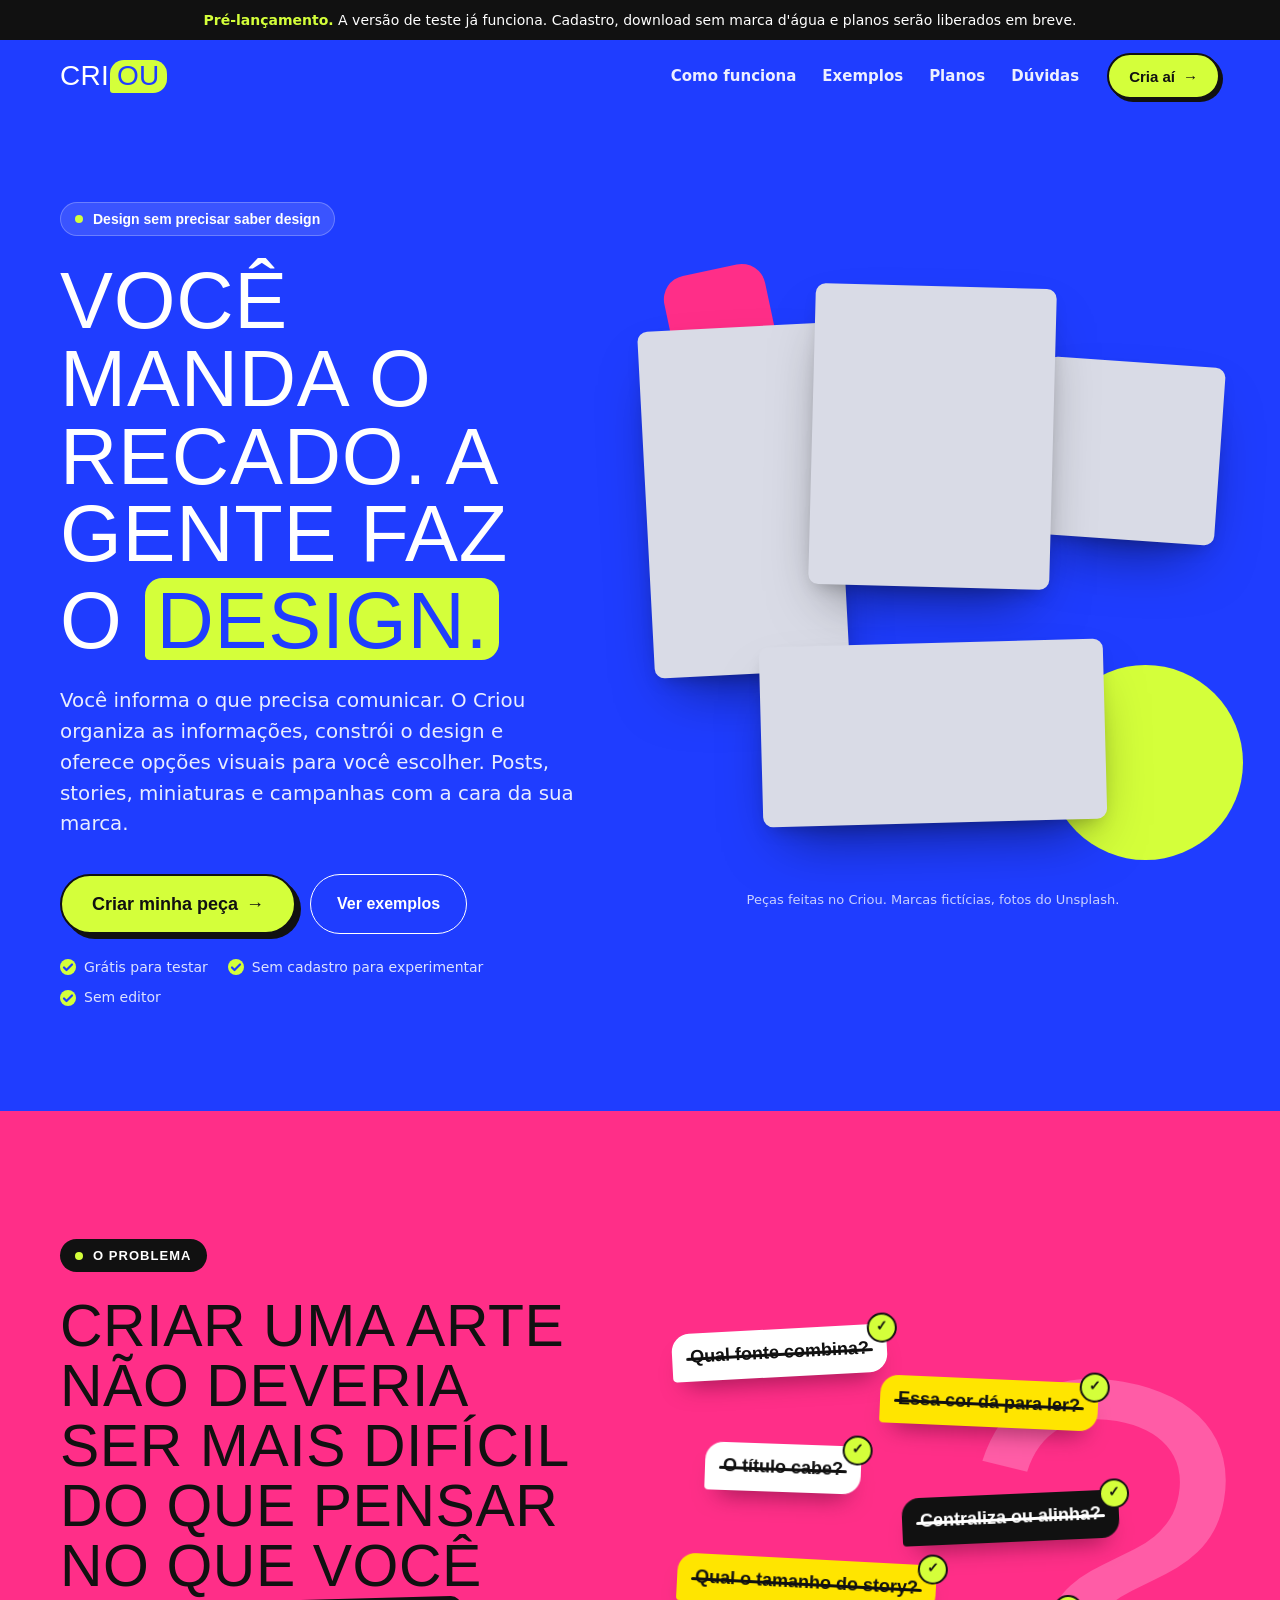
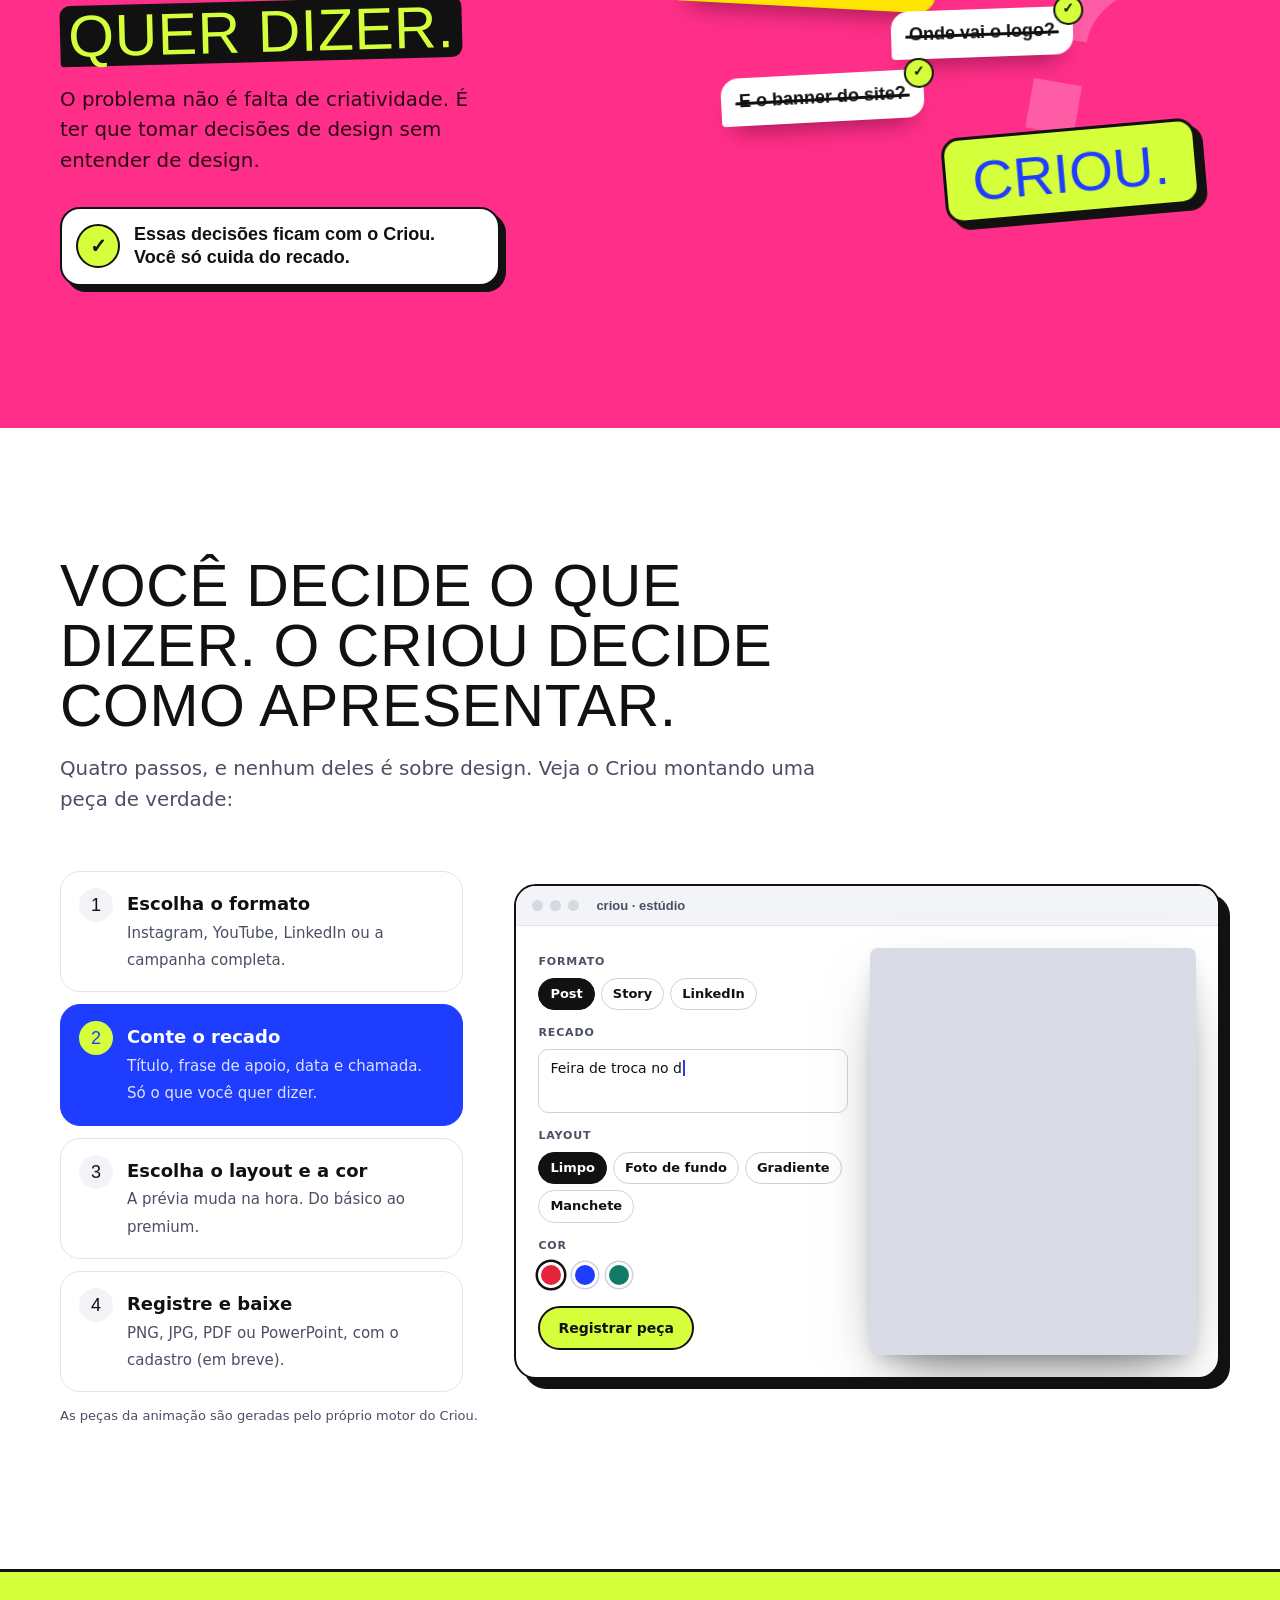
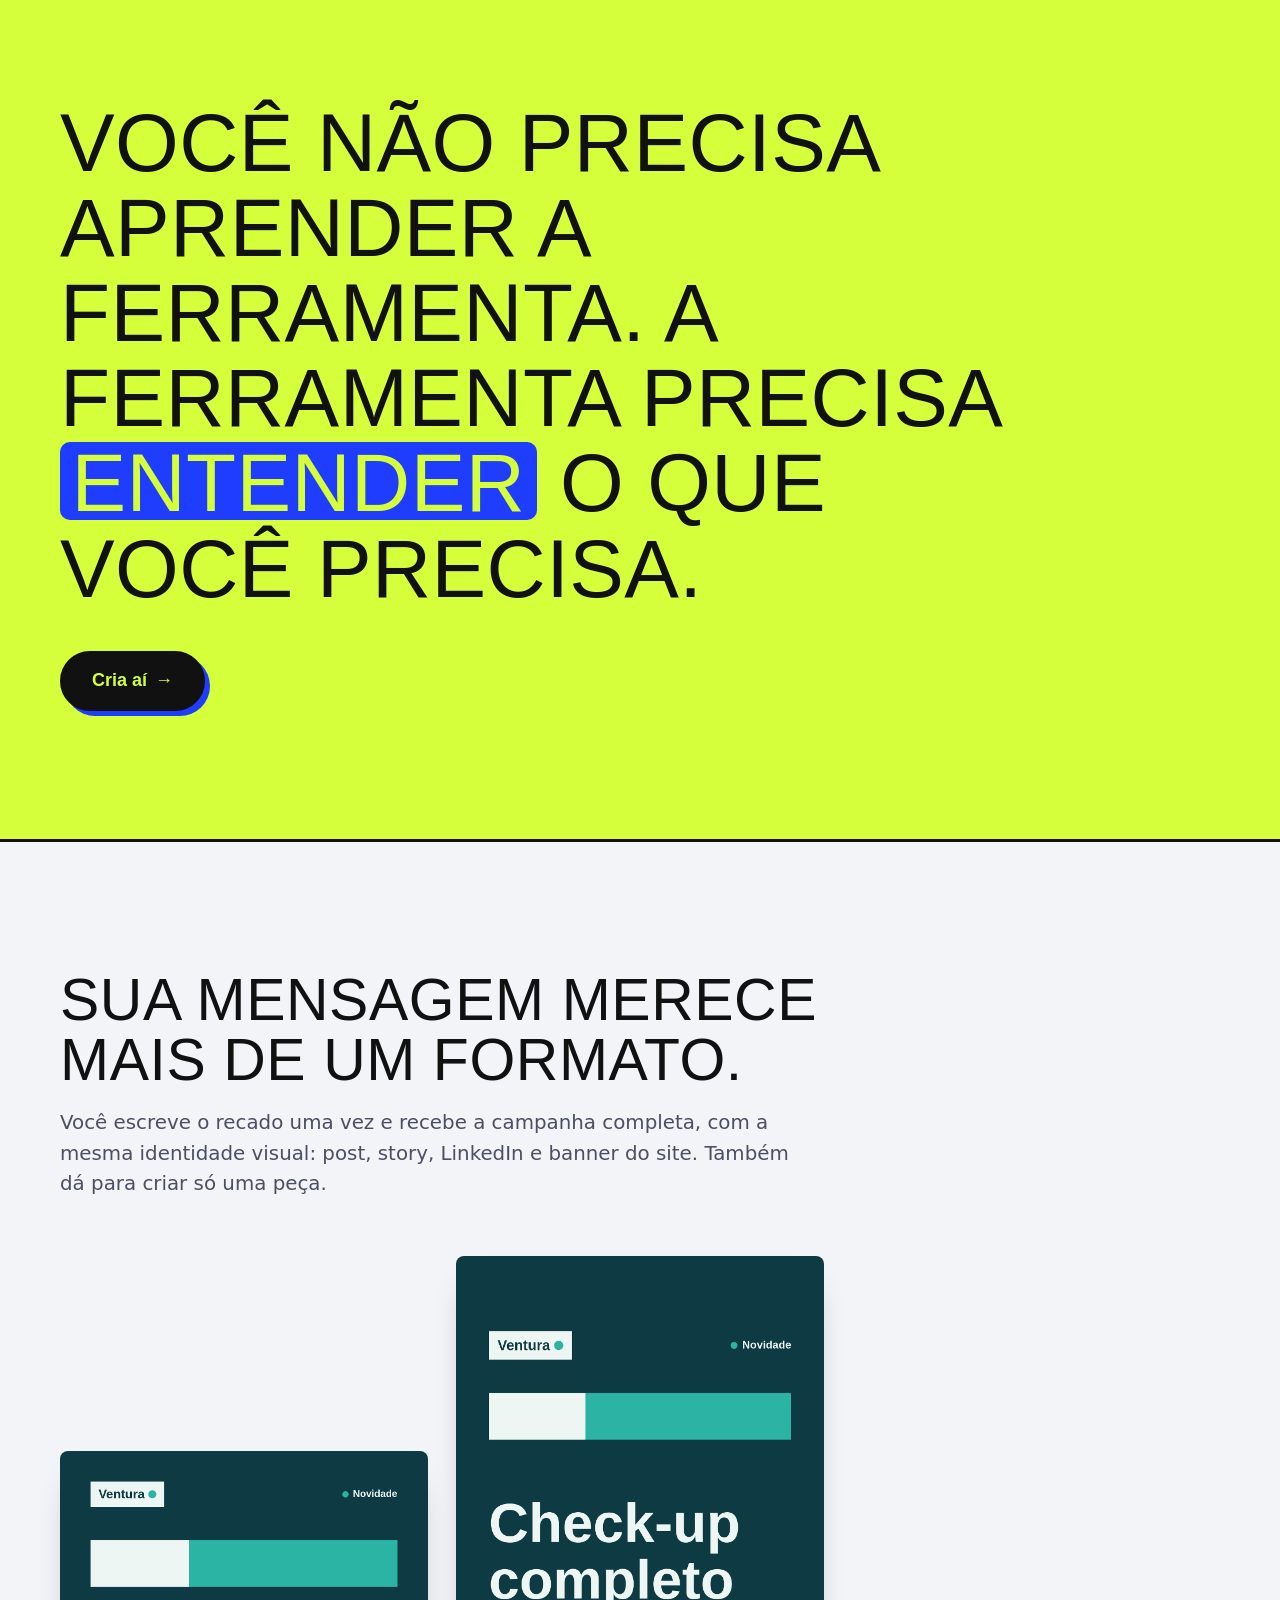
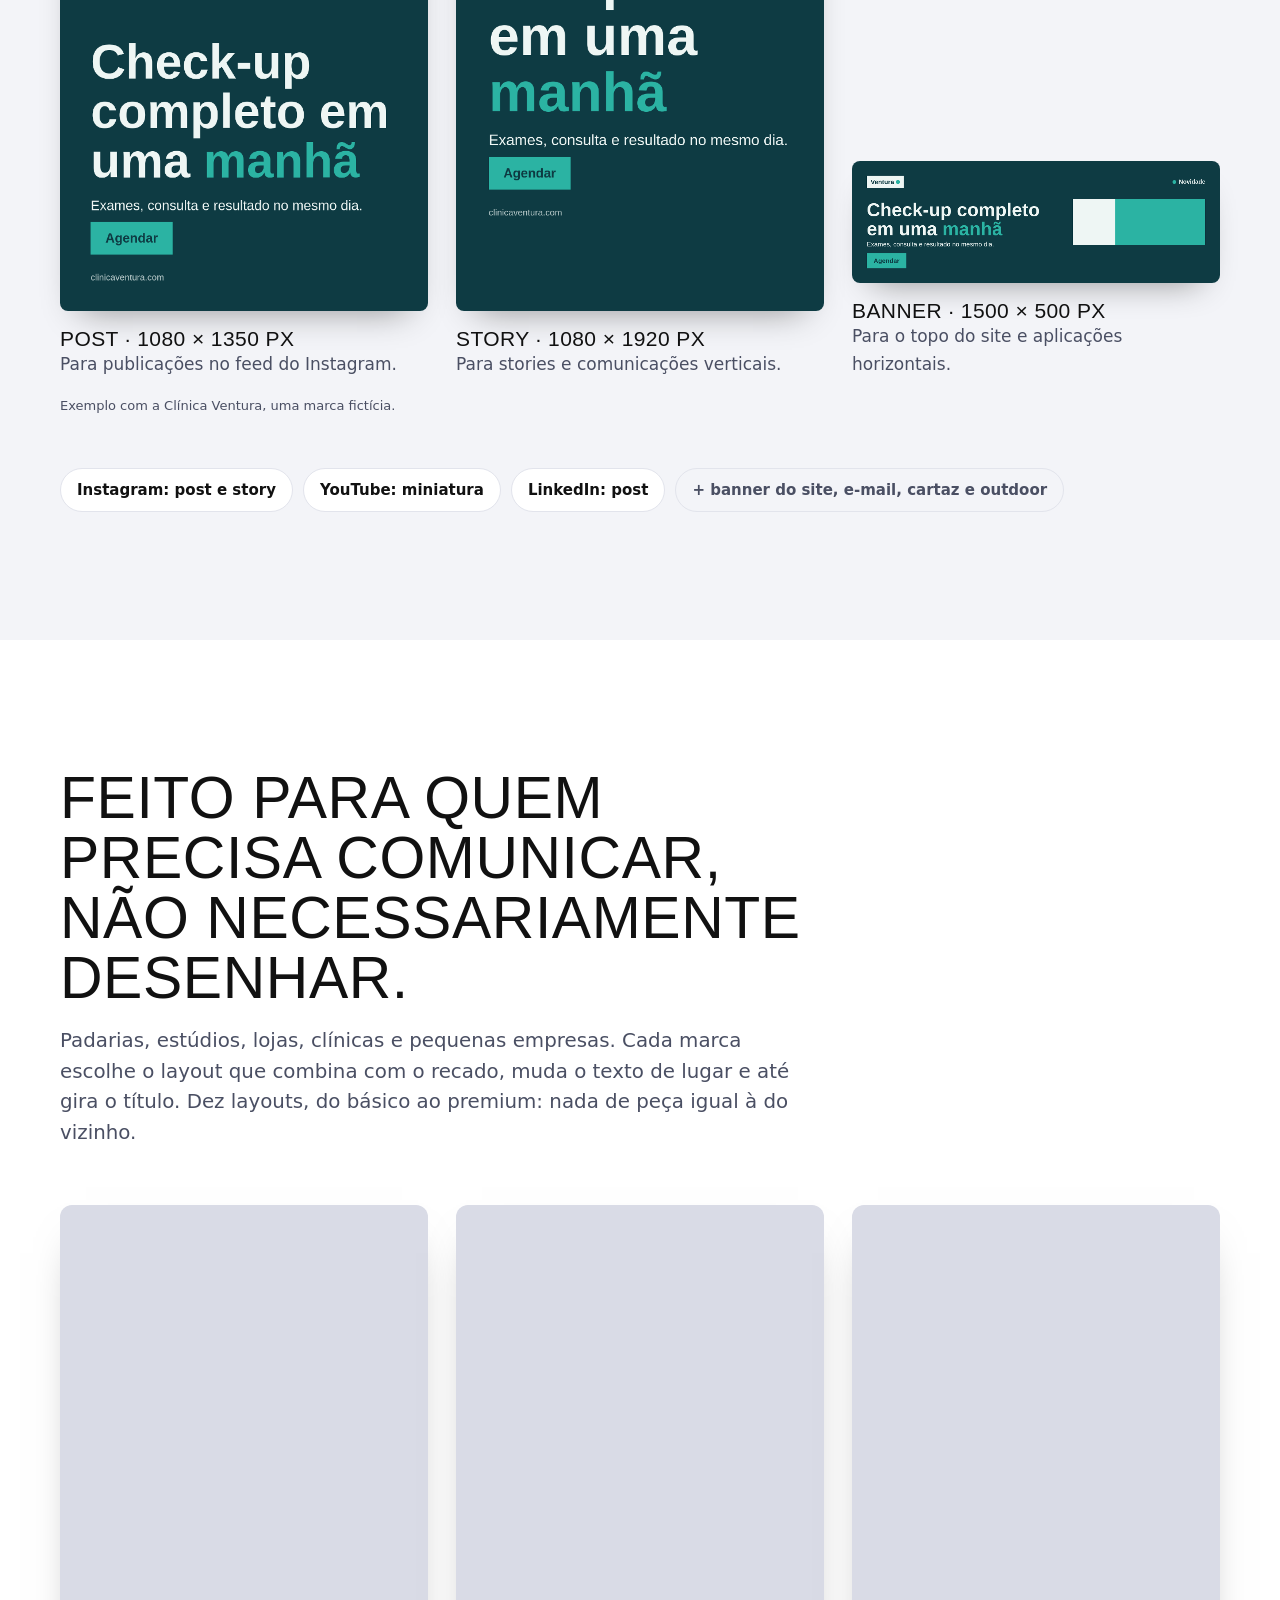
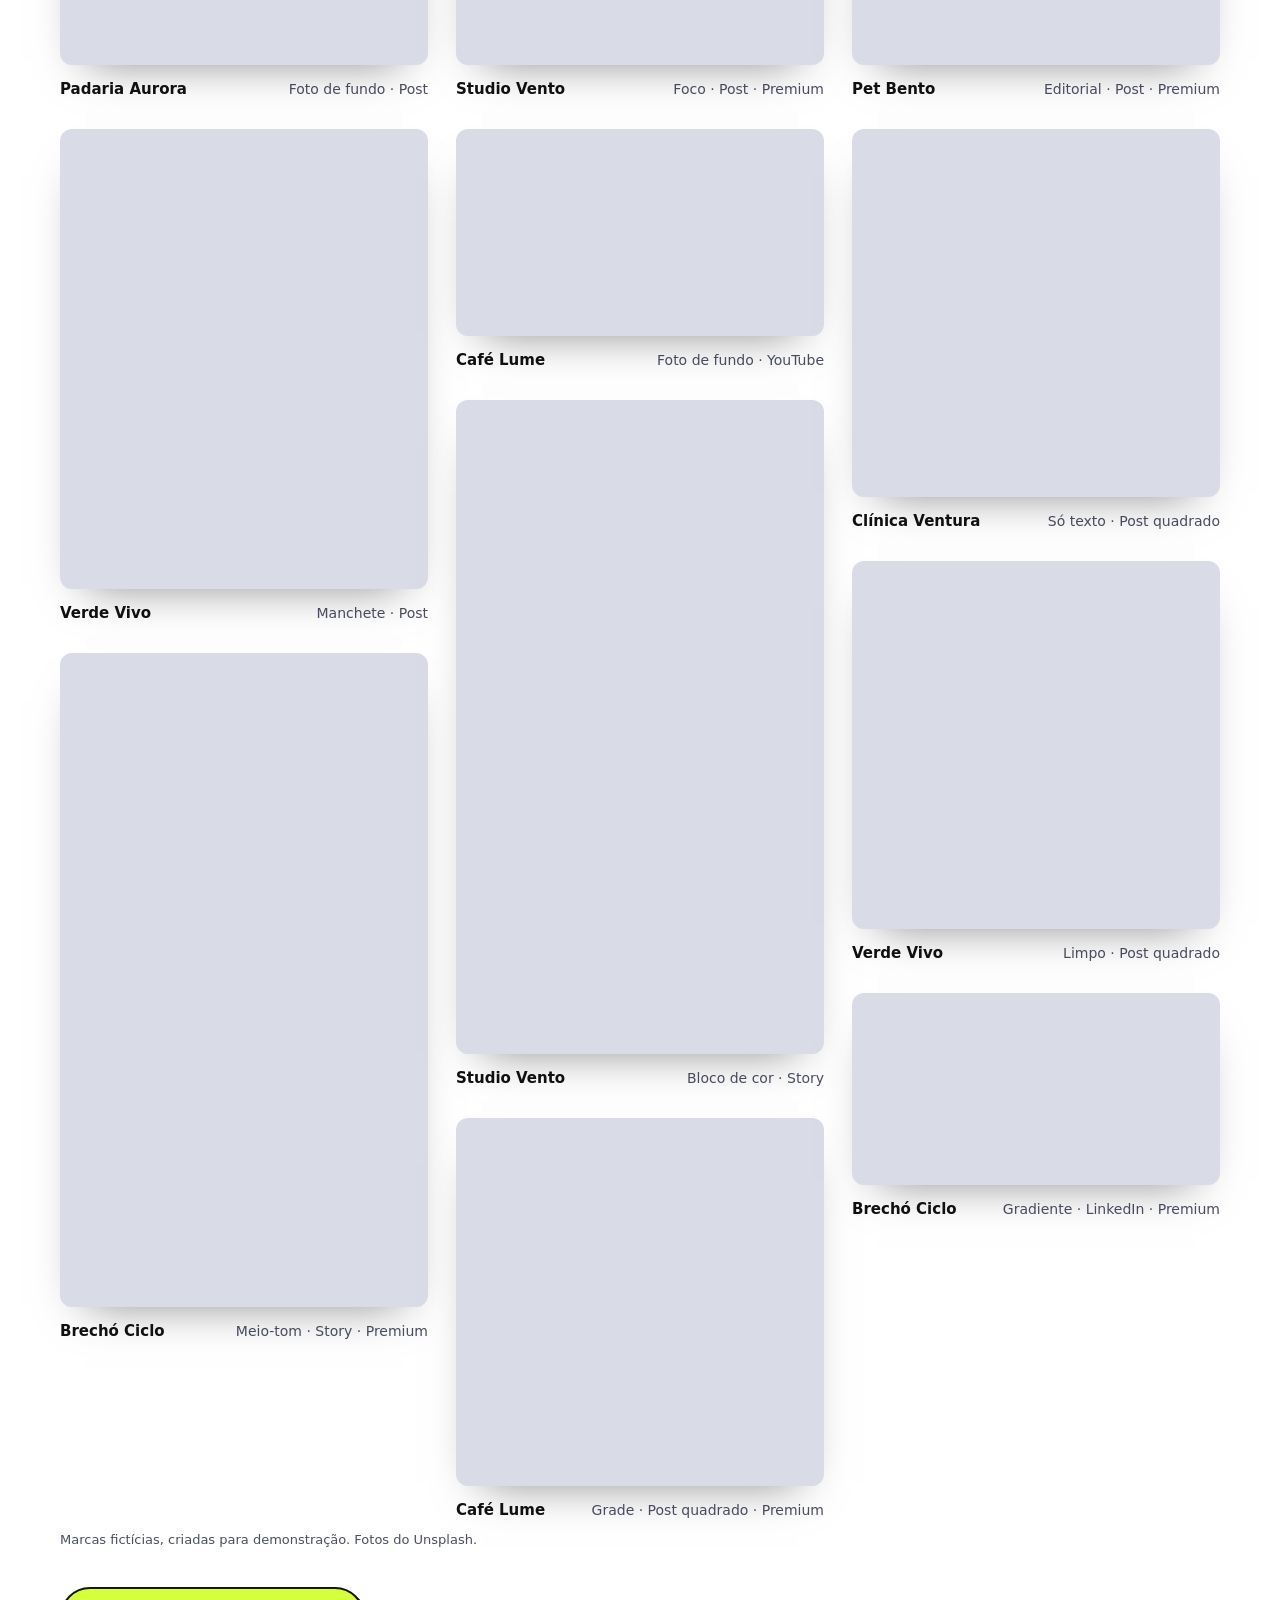
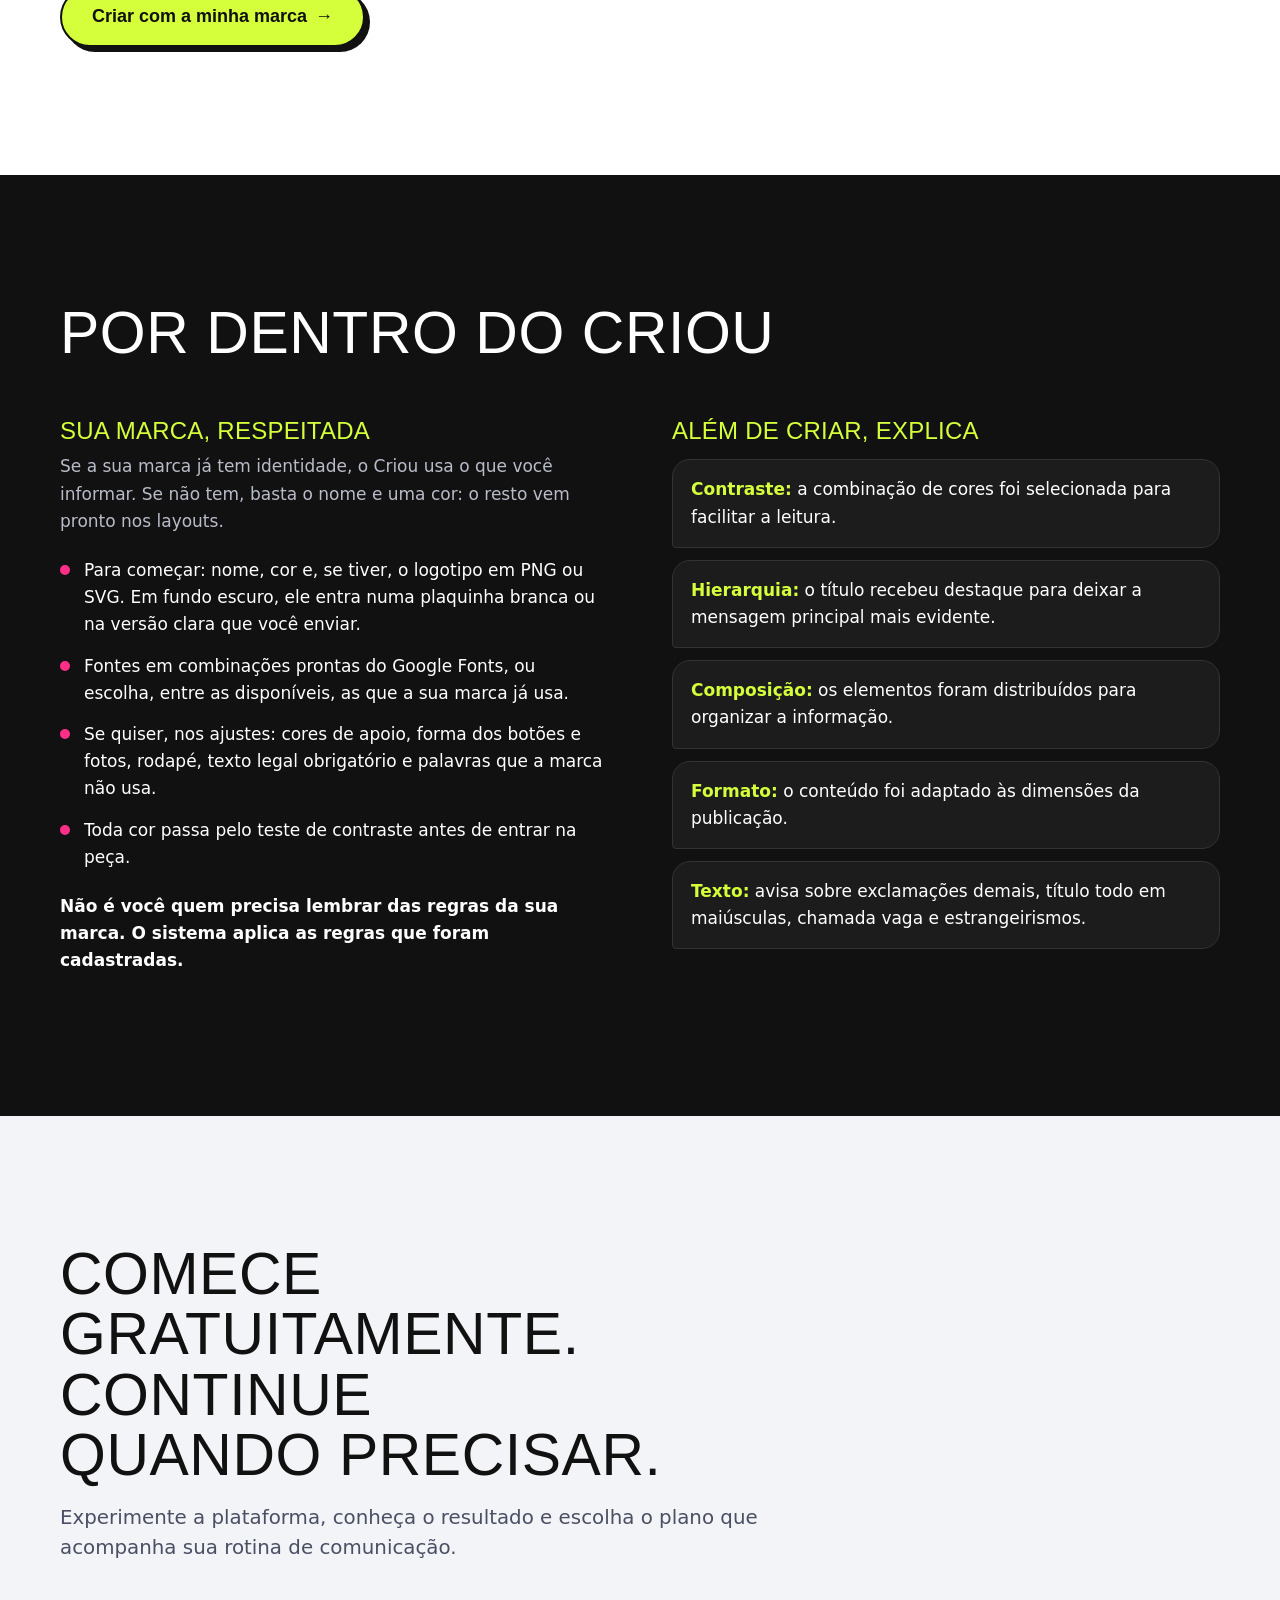
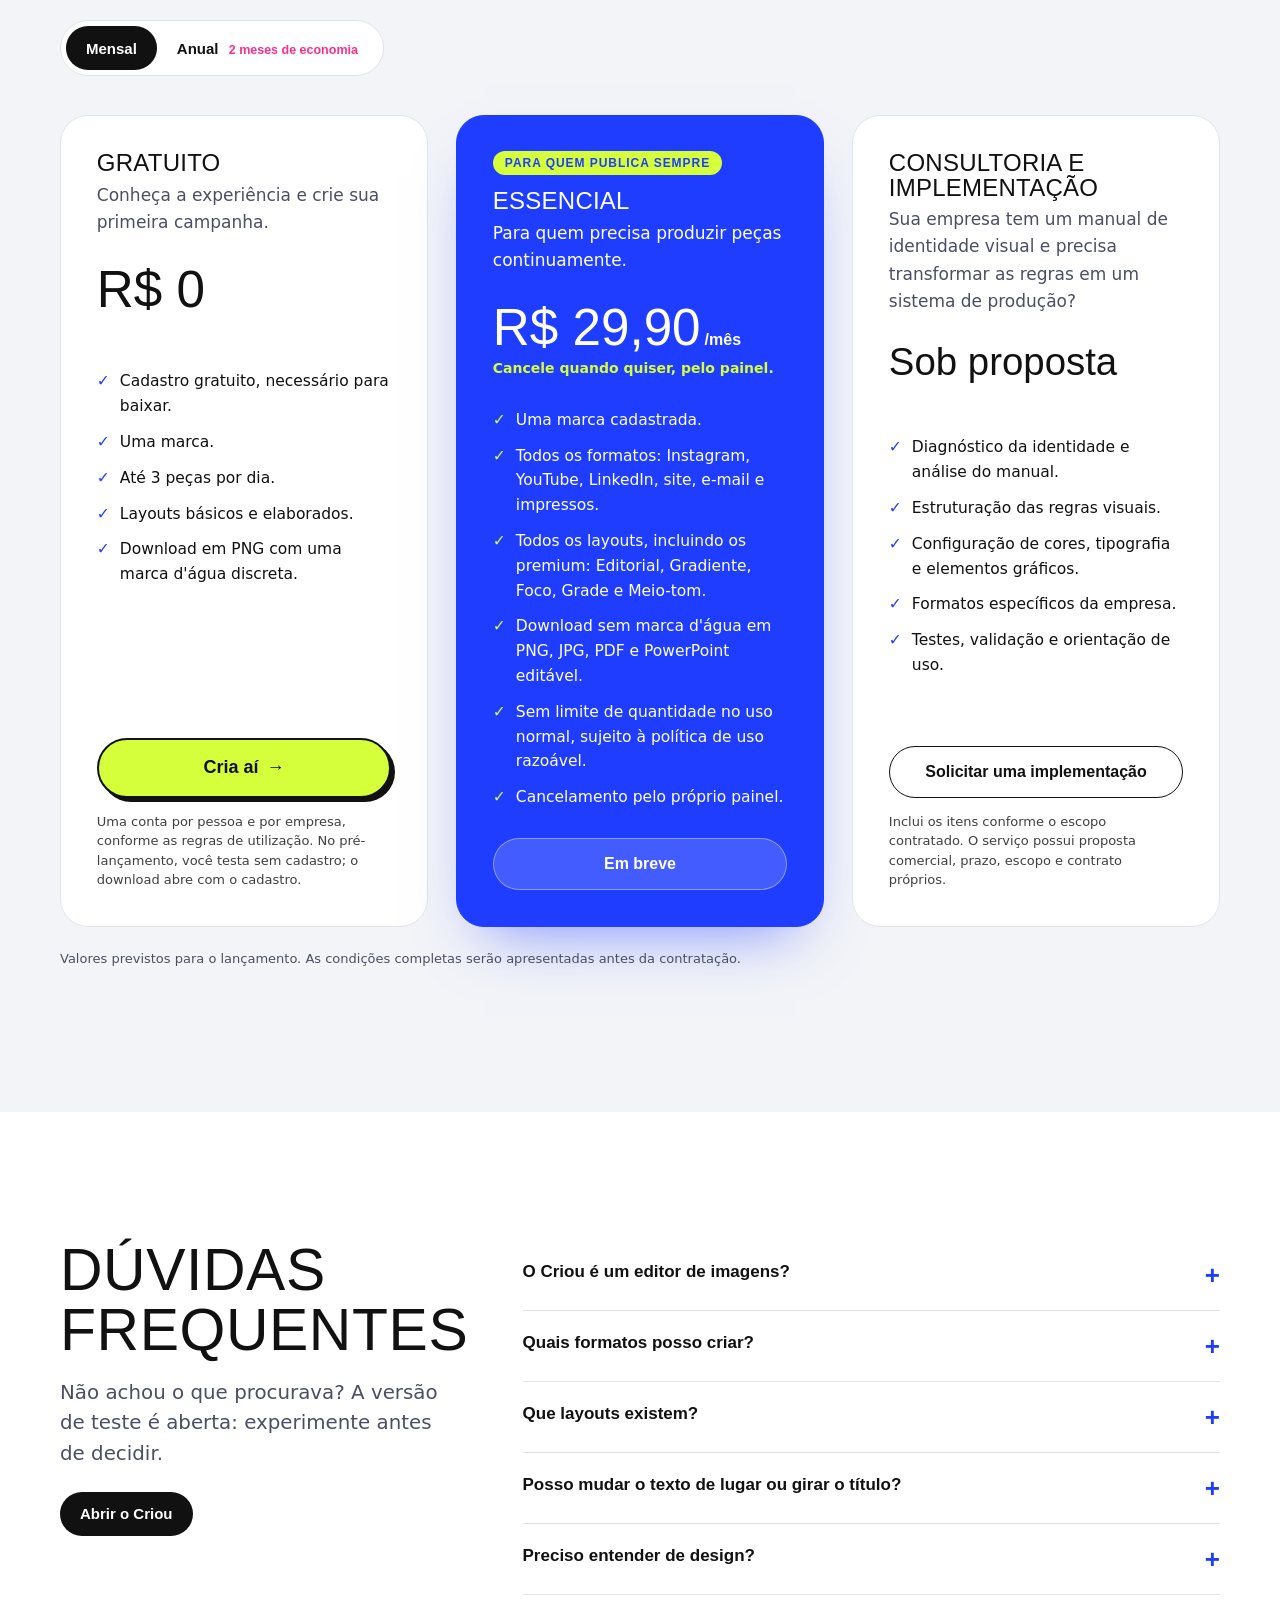
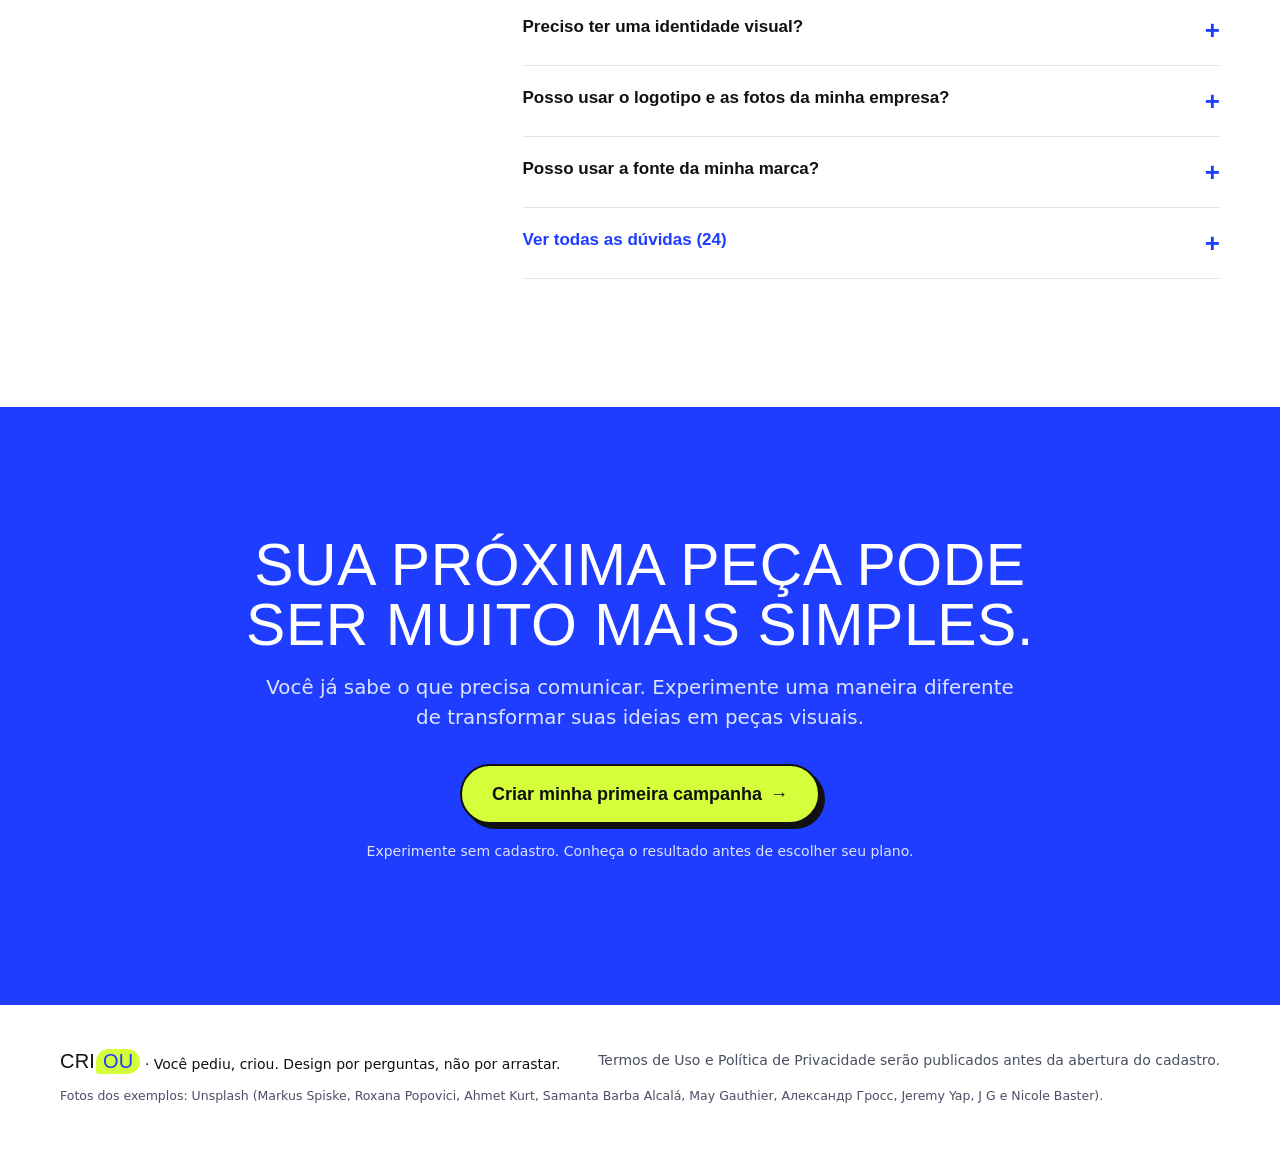
==== commit 6ea4bf7a: "Varredura, camada de segurança e enxame de agentes de teste - CSP no site e em cada peça (script de " ====
--- a/index.html
+++ b/index.html
@@ -2,6 +2,8 @@
 <html lang="pt-BR">
 <head>
 <meta charset="utf-8">
+<meta http-equiv="Content-Security-Policy" content="default-src 'self'; script-src 'self' 'sha256-9AM6paihtnwQApjrUzBjeLBjvSbLAgLLjI2O3hOPSOw='; style-src 'self' 'unsafe-inline' https://fonts.googleapis.com; font-src 'self' https://fonts.gstatic.com data:; img-src 'self' data: blob: https://images.unsplash.com; connect-src 'self' https://fonts.googleapis.com https://fonts.gstatic.com https://images.unsplash.com data: blob:; frame-src 'self' blob: data:; worker-src 'self' blob:; object-src 'none'; base-uri 'none'; form-action 'self'">
+<meta name="referrer" content="strict-origin-when-cross-origin">
 <meta name="viewport" content="width=device-width, initial-scale=1">
 <title>Criou · Design para redes sociais, sem editor</title>
 <meta name="description" content="Posts, stories, miniaturas e campanhas com a cara da sua marca. Escreva o recado, escolha o layout e o Criou entrega a peça pronta, sem editor.">
@@ -257,9 +259,12 @@
 .frase em{font-style:normal;background:var(--blue);color:var(--acc);padding:.06em .14em 0;border-radius:.12em;display:inline-block;line-height:.9}
 @media(max-width:980px){.demo{grid-template-columns:minmax(0,1fr)}.passos{grid-template-columns:1fr 1fr}}
 @media(max-width:600px){.passos{grid-template-columns:1fr}.est-corpo{grid-template-columns:1fr}.est-form{display:none}.duvidas{min-height:0;display:flex;flex-wrap:wrap;gap:16px 12px;padding-top:12px}.duvidas::before{font-size:300px;right:-14%}.duvidas span{position:static;font-size:15px;padding:11px 14px}.duvidas .d8{margin:12px 0 0 auto;font-size:44px}.resposta b{width:38px;height:38px;font-size:17px}.resposta span{font-size:16px}}
+
+.pular-conteudo{position:absolute;left:12px;top:-60px;z-index:100;background:#111;color:#fff;padding:12px 18px;border-radius:999px;font-weight:700;text-decoration:none}.pular-conteudo:focus{top:12px}
 </style>
 </head>
 <body>
+<a class="pular-conteudo" href="#topo">Pular para o conteúdo</a>
 <div class="pre"><b>Pré-lançamento.</b> A versão de teste já funciona. Cadastro, download sem marca d'água e planos serão liberados em breve.</div>
 <header class="nav"><div class="wrap">
   <a class="logo" href="#topo" aria-label="Criou, início"><span class="wm">cri<b>ou</b></span></a>
@@ -458,48 +463,6 @@
 <script src="app/js/modelos.js"></script>
 <script src="app/js/recorte.js"></script>
 <script src="js/vitrine.js"></script>
-<script>
-{
-const FAQ=[
-['O Criou é um editor de imagens?','Não. Não há tela de edição livre. Você informa o que quer comunicar e escolhe entre opções prontas de layout, cor, fonte e posição do texto. O Criou organiza e monta a peça seguindo as regras da sua marca. Nos planos pagos, a peça também sai em PowerPoint com os textos editáveis, para um ajuste fino.'],
-['Quais formatos posso criar?','Para redes sociais: post quadrado, post retrato e story do Instagram, miniatura de vídeo do YouTube e posts do LinkedIn. Também há banner do site, topo de e-mail, e-mail marketing, cartaz A4 e outdoor. A campanha completa reúne post, story, LinkedIn e banner do site.'],
-['Que layouts existem?','Básicos (Limpo e Só texto), elaborados (Manchete, Bloco de cor e Foto de fundo) e premium (Editorial, Gradiente, Foco, Grade e Meio-tom, com efeitos de luz, desfoque, grade e retícula). Todos seguem a cor e o logotipo da sua marca, e você troca de layout, fonte e cor vendo a peça mudar na hora.'],
-['Posso mudar o texto de lugar ou girar o título?','Sim. Em boa parte dos layouts você escolhe se o texto fica no topo, no centro ou na base, e o alinhamento. Em Manchete, Só texto e Meio-tom, o título também pode ir na vertical.'],
-['Preciso entender de design?','Não. Você decide o que dizer; o Criou decide como apresentar.'],
-['Preciso ter uma identidade visual?','Não. Dá para começar só com o nome da empresa e uma cor. Logotipo, fontes e textos fixos podem ser adicionados depois, nos ajustes da marca.'],
-['Posso usar o logotipo e as fotos da minha empresa?','Sim. O logotipo entra em todas as peças, e você envia e enquadra suas fotos. Use apenas imagens que você tem direito de usar.'],
-['Posso usar a fonte da minha marca?','Você escolhe entre as fontes disponíveis no Criou, todas do Google Fonts. O envio de um arquivo de fonte própria ainda não está disponível.'],
-['Posso usar outros elementos gráficos da marca, como texturas e ícones?','Ainda não. Hoje entram logotipo, cores, fontes, forma dos elementos e textos fixos. Elementos gráficos próprios podem ser configurados no serviço de consultoria e implementação.'],
-['O sistema cria meu logotipo?','Não. O Criou usa o logotipo que você envia. Ele não cria logotipos nem identidades visuais.'],
-['Posso experimentar antes de pagar?','Sim. A versão de teste está aberta: você cria e vê as peças sem cadastro. Para baixar, é preciso o cadastro gratuito, que abre em breve.'],
-['Onde ficam salvas as minhas peças?','Na versão de teste, ficam salvas só no seu aparelho. Com o cadastro, passam a ficar na sua conta.'],
-['Por que tem marca d\'água?','No plano gratuito, a peça sai com uma marca d\'água discreta: um selo pequeno no canto. No Essencial, ela sai limpa. Para baixar em qualquer plano, é preciso o cadastro e a confirmação do e-mail.'],
-['O que o plano gratuito inclui?','Cadastro, uma marca e até 3 peças por dia nos layouts básicos e elaborados, com download em PNG e uma marca d\'água discreta. Os layouts premium aparecem na prévia, mas ficam para o Essencial.'],
-['Posso criar mais peças de graça?','Sim, até 3 por dia. Uma campanha completa conta como uma. Para criar sem limite no uso normal, usar os layouts premium e baixar sem marca d\'água, é preciso a assinatura Essencial.'],
-['Quantas marcas posso cadastrar?','O plano gratuito e o plano Essencial permitem cadastrar uma marca por conta.'],
-['Existe limite de peças no Essencial?','Não há limite fixo de quantidade no uso normal, sujeito à política de uso razoável e às regras de prevenção de abuso.'],
-['Como vou pagar?','As formas de pagamento e as condições completas serão informadas antes da contratação.'],
-['Posso cancelar minha assinatura?','Sim. O cancelamento pode ser feito pelo próprio painel, sem ligação telefônica.'],
-['Recebo reembolso se desistir?','Nas contratações abrangidas pelo direito de arrependimento previsto na legislação brasileira, você pode cancelar e pedir a devolução integral em até sete dias, observadas as condições aplicáveis.'],
-['Posso usar minhas peças comercialmente?','Sim, conforme os Termos de Uso, desde que você tenha os direitos sobre os logotipos, imagens, fontes e demais materiais que enviar.'],
-['O sistema revisa meus textos?','Em parte. O Criou avisa sobre excesso de exclamações, título todo em maiúsculas, chamadas vagas, estrangeirismos e palavras que a sua marca não usa. Ele não faz revisão ortográfica, jurídica ou técnica.'],
-['O sistema garante vendas ou engajamento?','Não. O Criou é uma ferramenta de produção visual. Não garante resultados comerciais, alcance ou desempenho de campanhas.'],
-['Posso contratar uma implantação personalizada?','Sim. Empresas com manual de identidade visual e necessidades específicas podem contratar o serviço de consultoria e implementação.']
-];
-const esc=s=>String(s).replace(/[&<>"']/g,c=>({'&':'&amp;','<':'&lt;','>':'&gt;','"':'&quot;',"'":'&#39;'})[c]);
-const item=([q,a])=>`<details><summary>${esc(q)}</summary><p>${esc(a)}</p></details>`;
-document.getElementById('faq').innerHTML=FAQ.slice(0,8).map(item).join('')+`<details class="more"><summary>Ver todas as dúvidas (${FAQ.length})</summary>${FAQ.slice(8).map(item).join('')}</details>`;
-/* Formatos (Clínica Ventura) */
-const FMT={publico:'clientes',campanha:true,assunto:'novidade',titulo:'Check-up completo em uma manhã',apoio:'Exames, consulta e resultado no mesmo dia.',chamada:'Agendar'};
-(async()=>{await DPP.fontes(DPP.EXEMPLOS.ventura);document.querySelectorAll('canvas[data-marca]').forEach(c=>{const out=DPP.desenhar(DPP.EXEMPLOS[c.dataset.marca],c.dataset.fmt,FMT);DPP.previa(c,out.canvas,{maxW:c.dataset.fmt==='banner'?900:640,marcaDagua:false});});})();
-DPP.evento('landing_view');
-/* Planos: mensal ou anual */
-const per=document.querySelector('.periodo');
-per.addEventListener('click',e=>{const b=e.target.closest('button[data-p]');if(!b)return;per.querySelectorAll('button').forEach(x=>x.setAttribute('aria-pressed',x===b));
-  const anual=b.dataset.p==='anual';
-  document.getElementById('preco').innerHTML=anual?'R$ 299<small>/ano</small>':'R$ 29,90<small>/mês</small>';
-  document.getElementById('eco').textContent=anual?'Economize R$ 59,80 em relação a 12 mensalidades.':'Cancele quando quiser, pelo painel.';});
-}
-</script>
+<script src="js/pagina.js"></script>
 </body>
 </html>
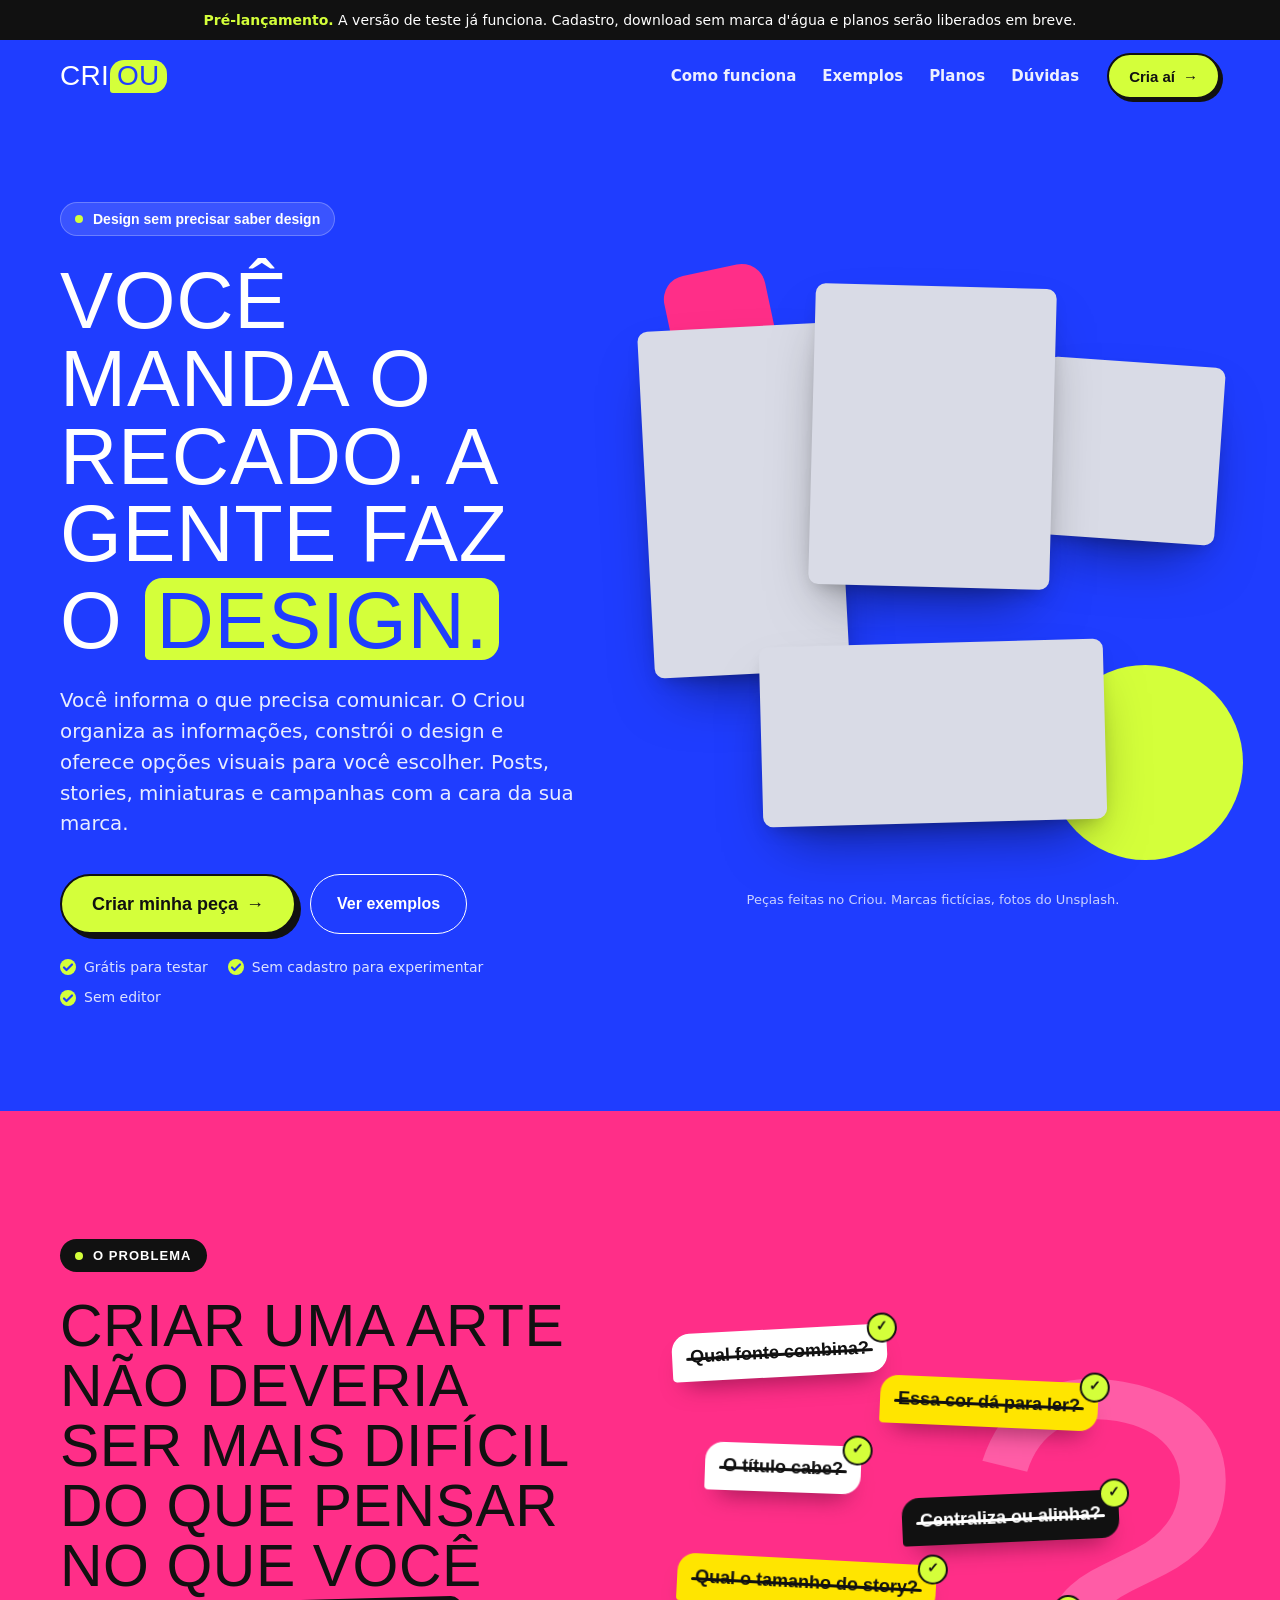
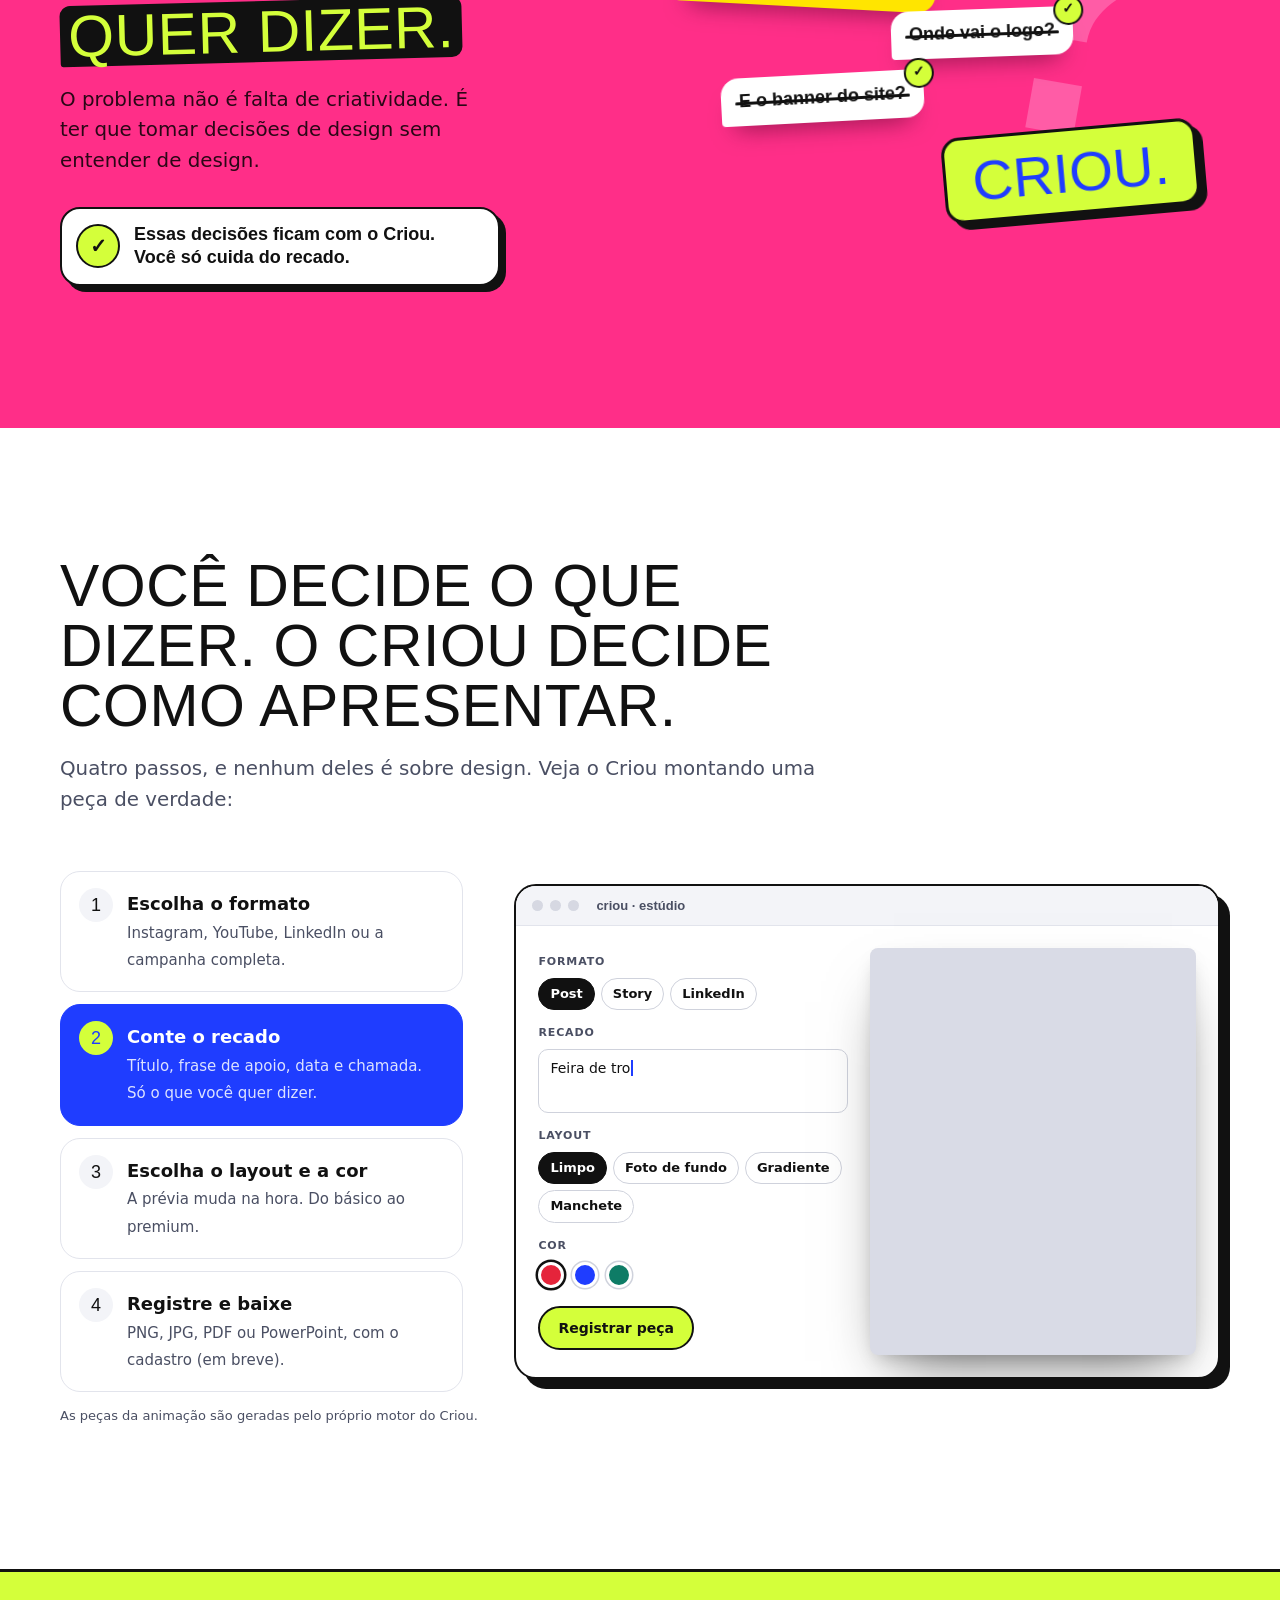
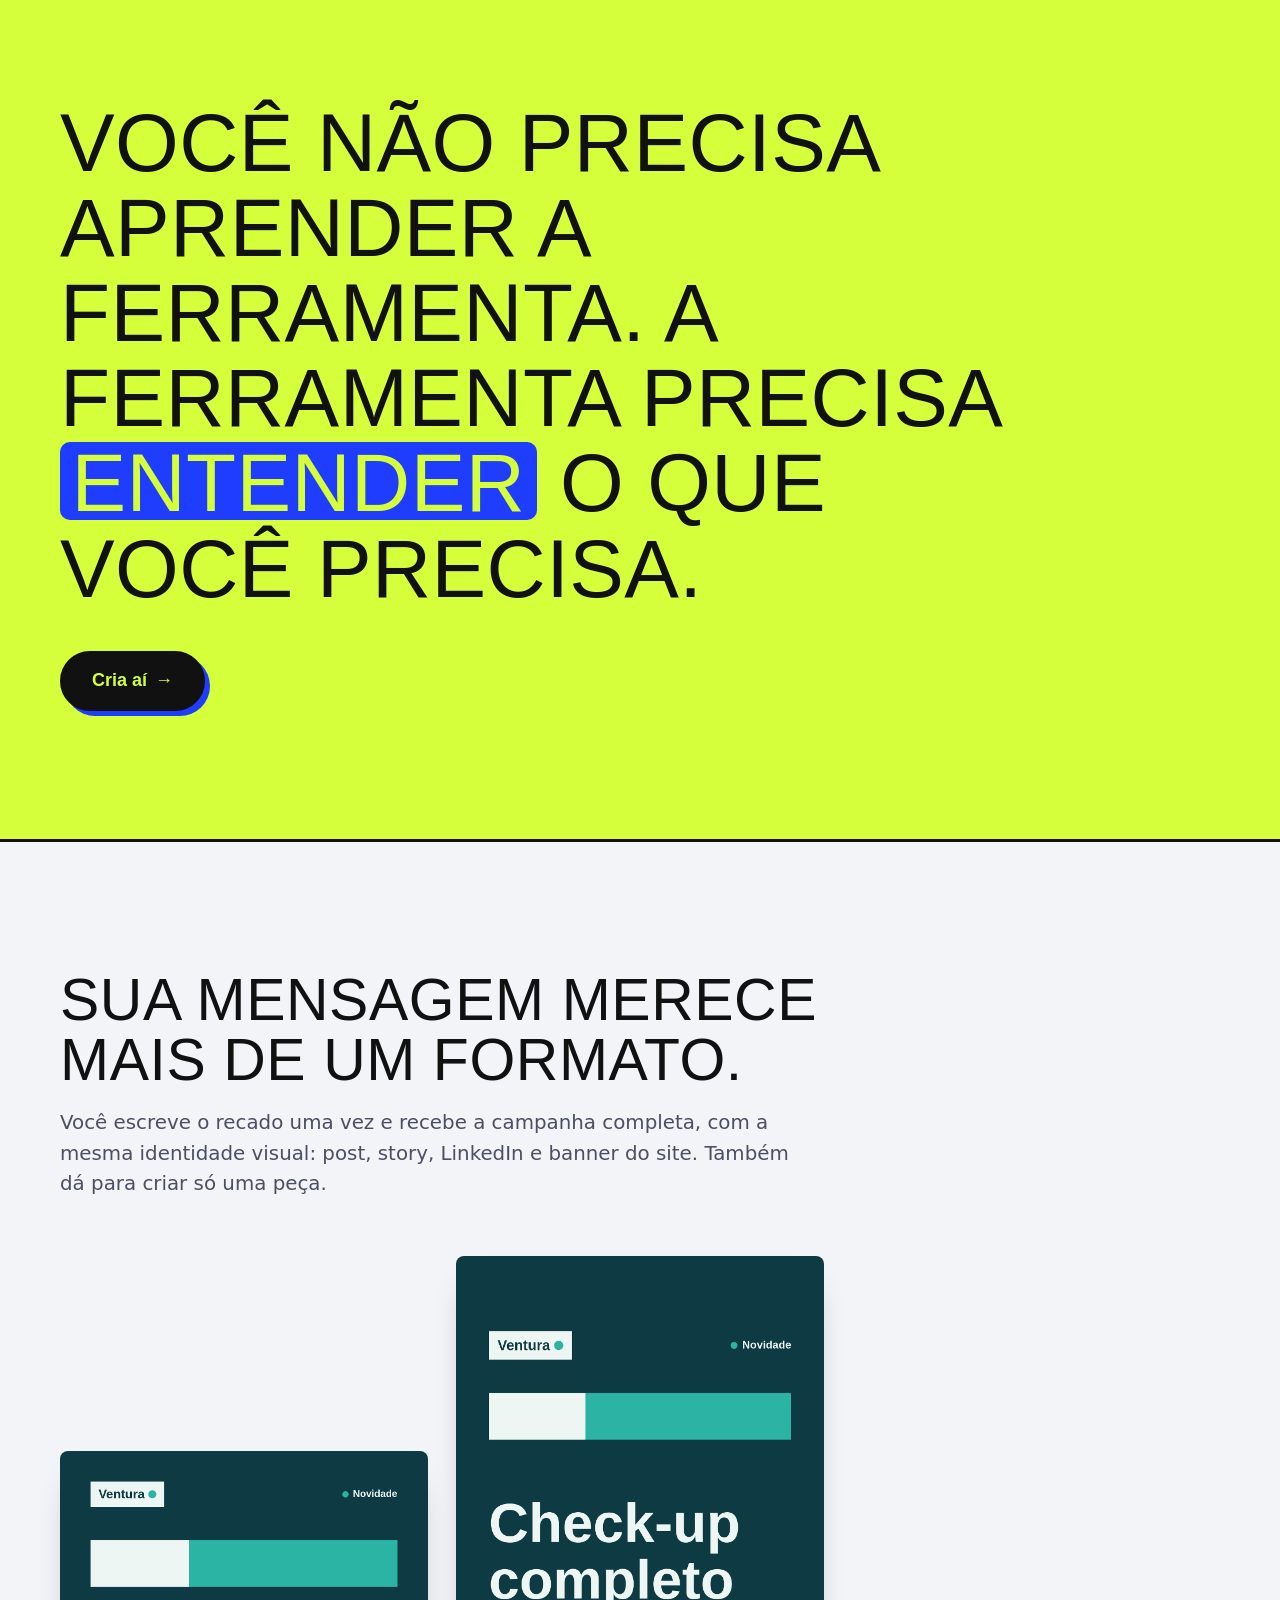
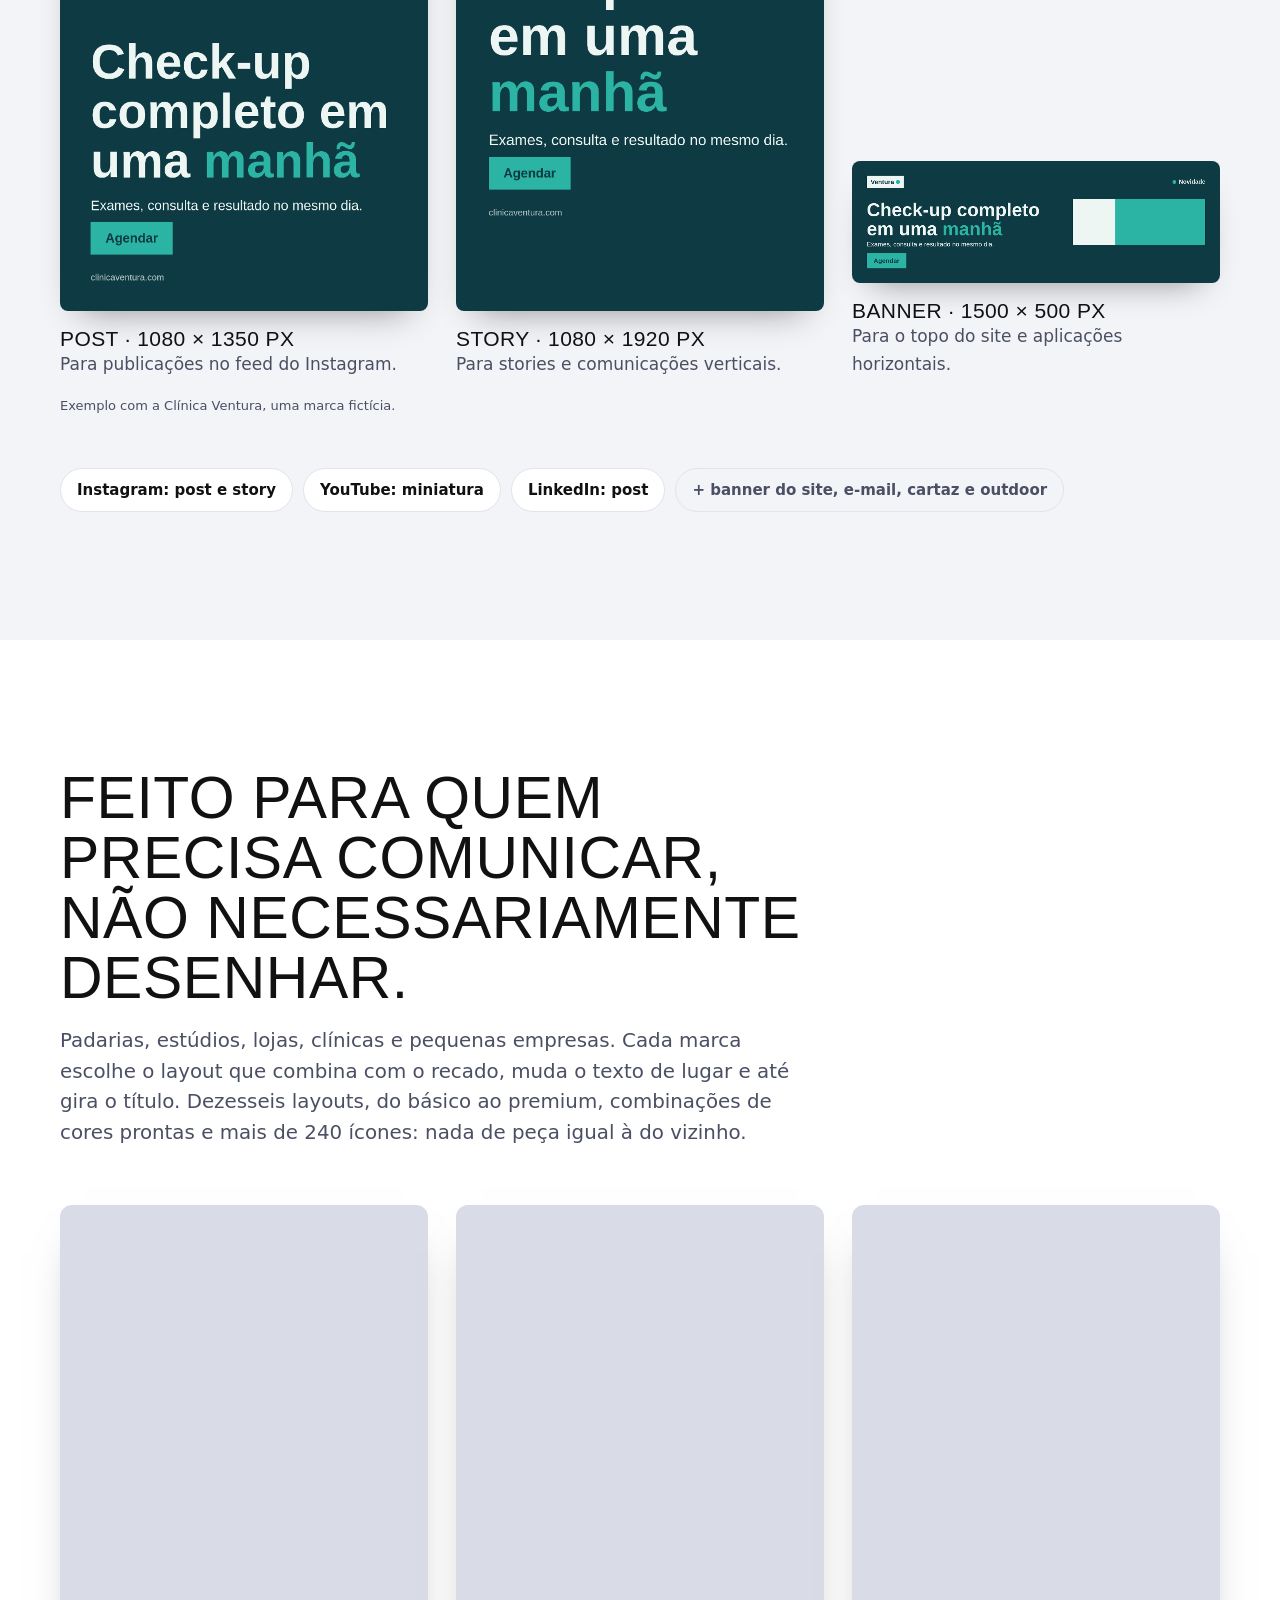
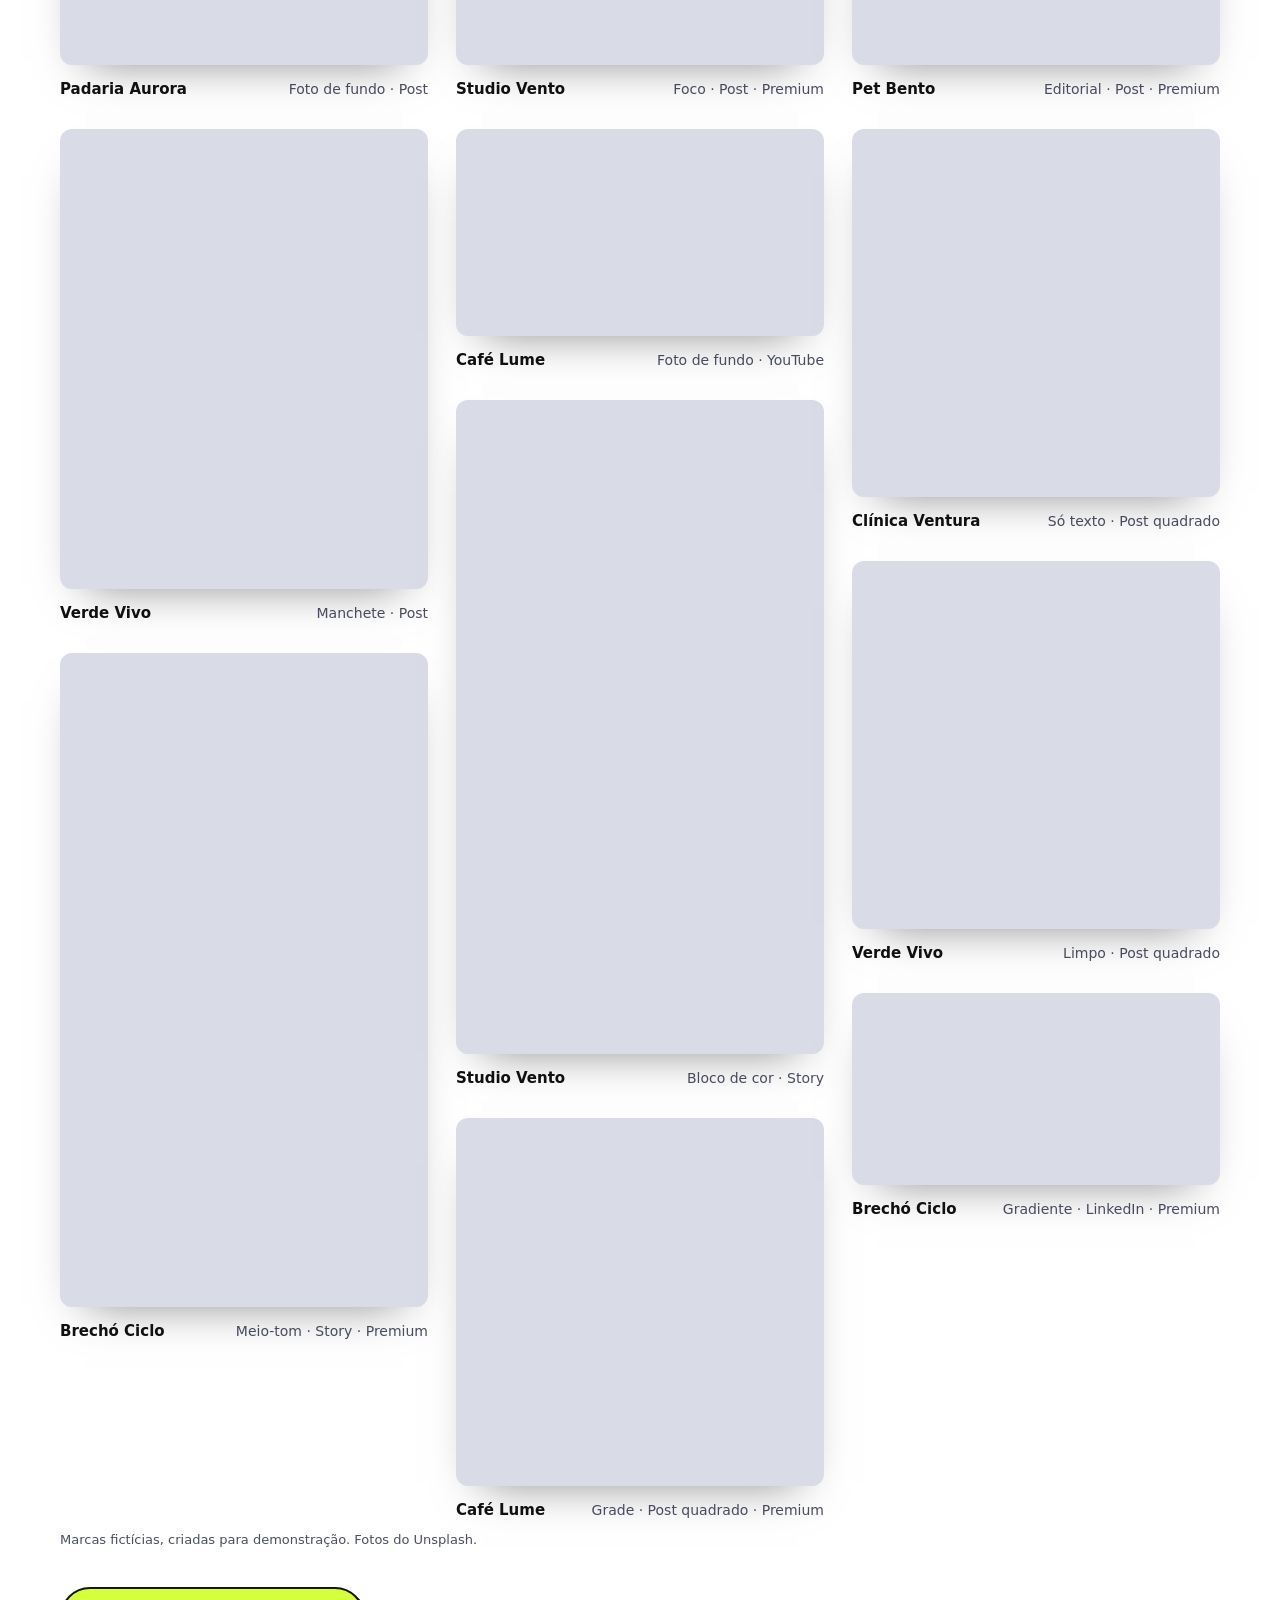
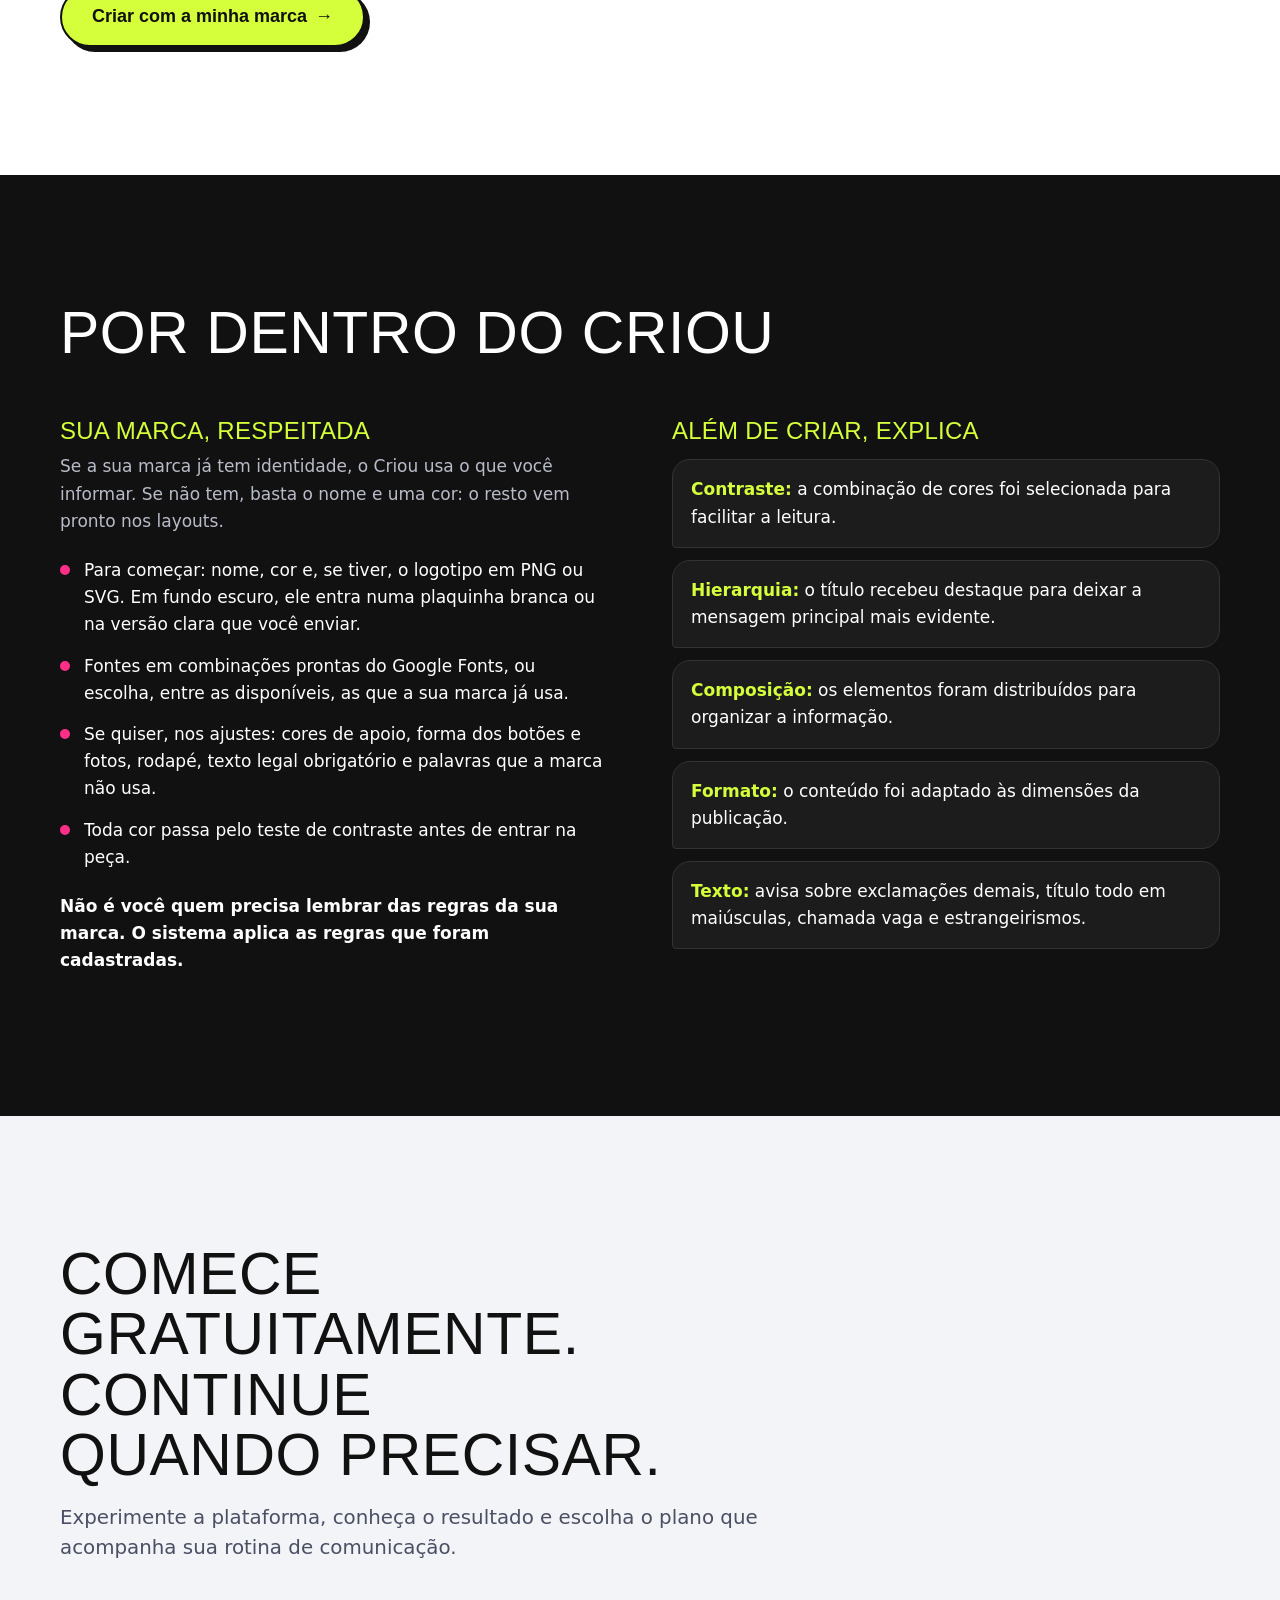
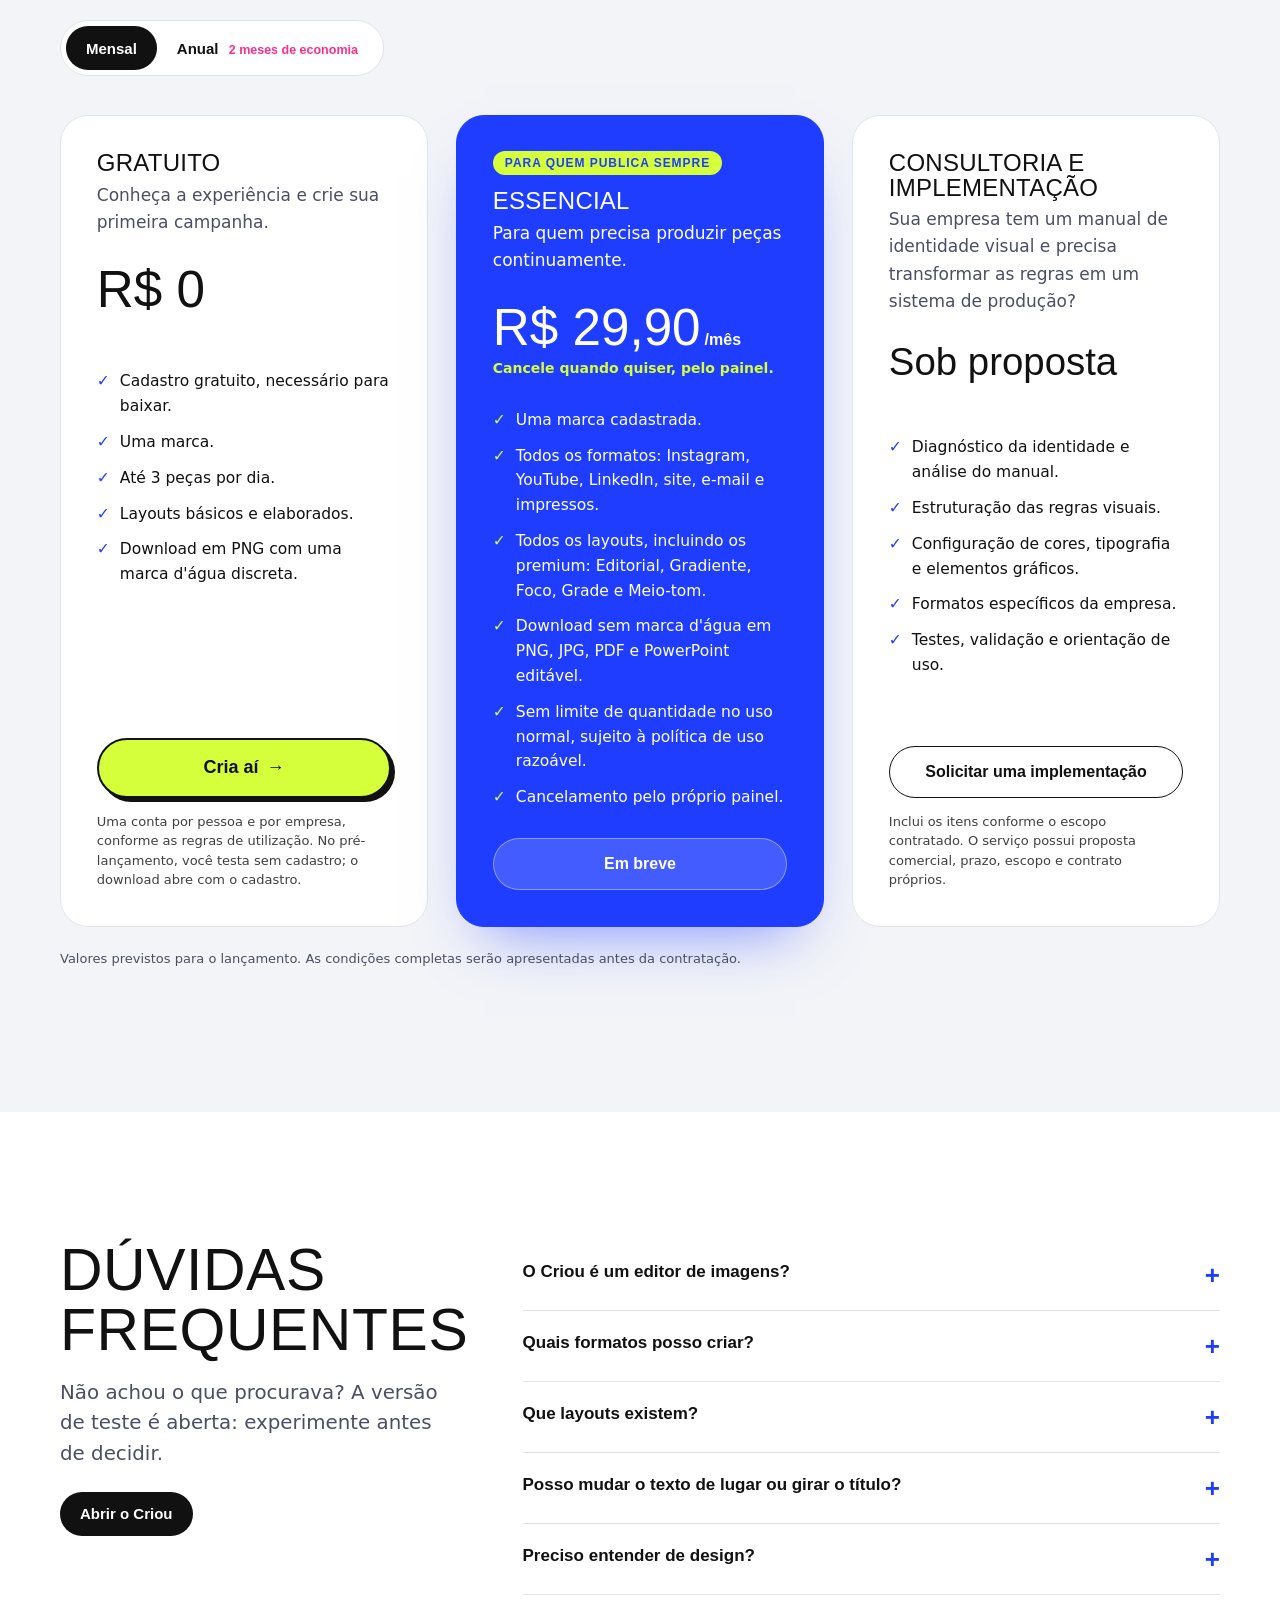
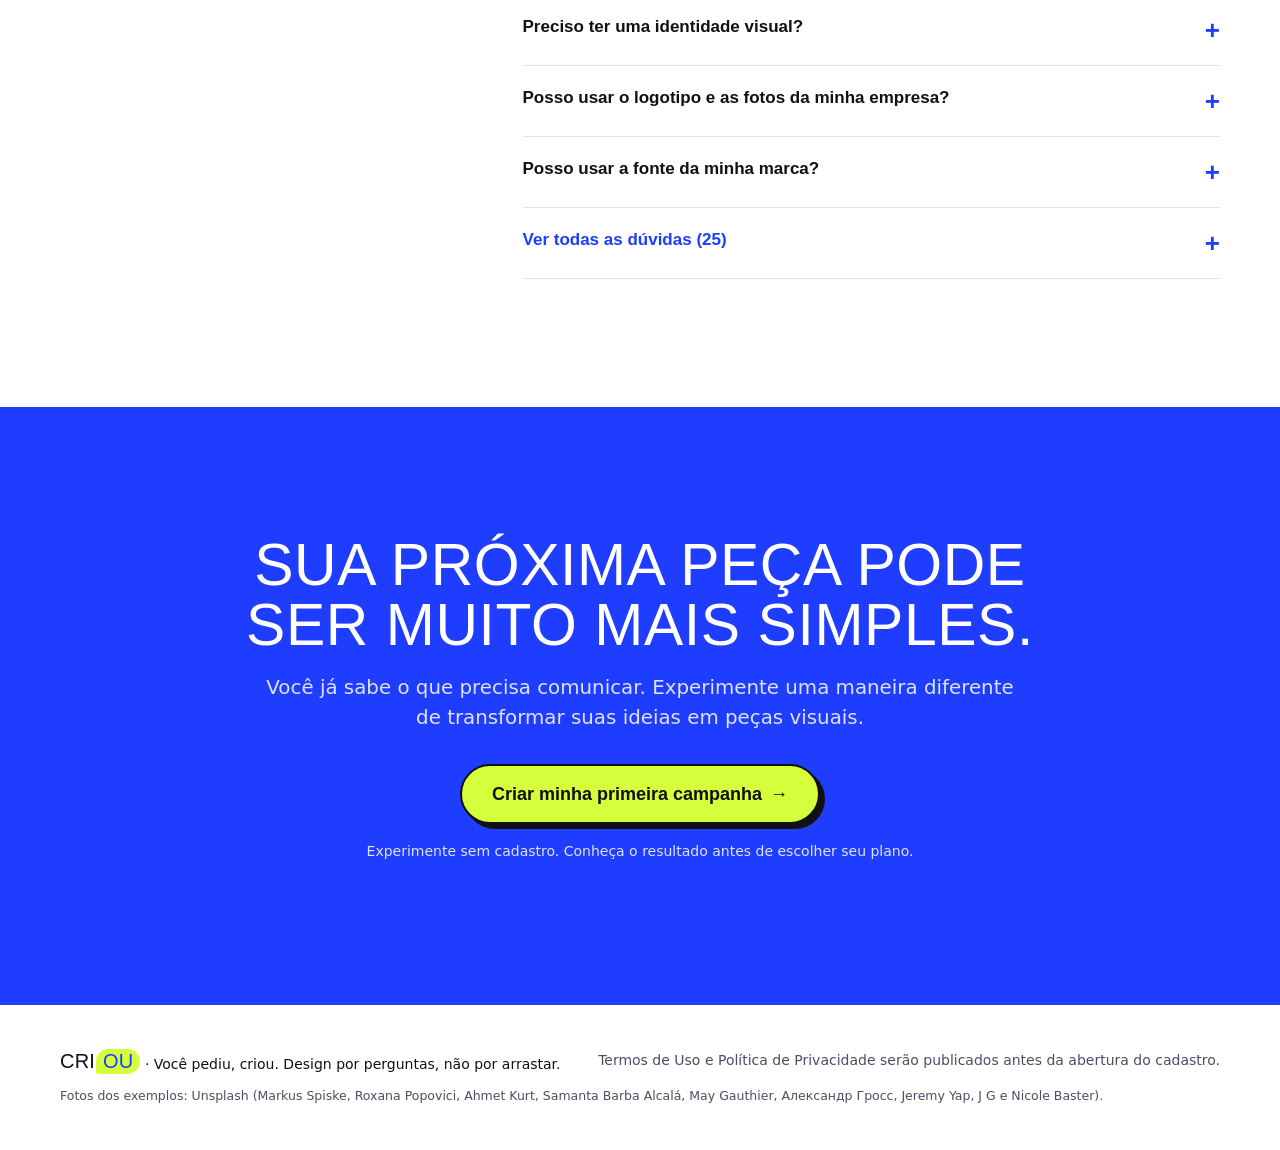
==== commit 99911581: "6 layouts novos, paletas prontas e catálogo de 246 ícones - Layouts: Pôster (básico), Dividido e Fit" ====
--- a/index.html
+++ b/index.html
@@ -373,7 +373,7 @@
 <section class="band" id="exemplos"><div class="wrap">
   <div class="intro">
     <h2>Feito para quem precisa comunicar, não necessariamente desenhar.</h2>
-    <p class="lead mute">Padarias, estúdios, lojas, clínicas e pequenas empresas. Cada marca escolhe o layout que combina com o recado, muda o texto de lugar e até gira o título. Dez layouts, do básico ao premium: nada de peça igual à do vizinho.</p>
+    <p class="lead mute">Padarias, estúdios, lojas, clínicas e pequenas empresas. Cada marca escolhe o layout que combina com o recado, muda o texto de lugar e até gira o título. Dezesseis layouts, do básico ao premium, combinações de cores prontas e mais de 240 ícones: nada de peça igual à do vizinho.</p>
   </div>
   <div class="galeria">
     <figure><div class="peca" data-ex="e-aurora"></div><figcaption><b>Padaria Aurora</b><span>Foto de fundo · Post</span></figcaption></figure>
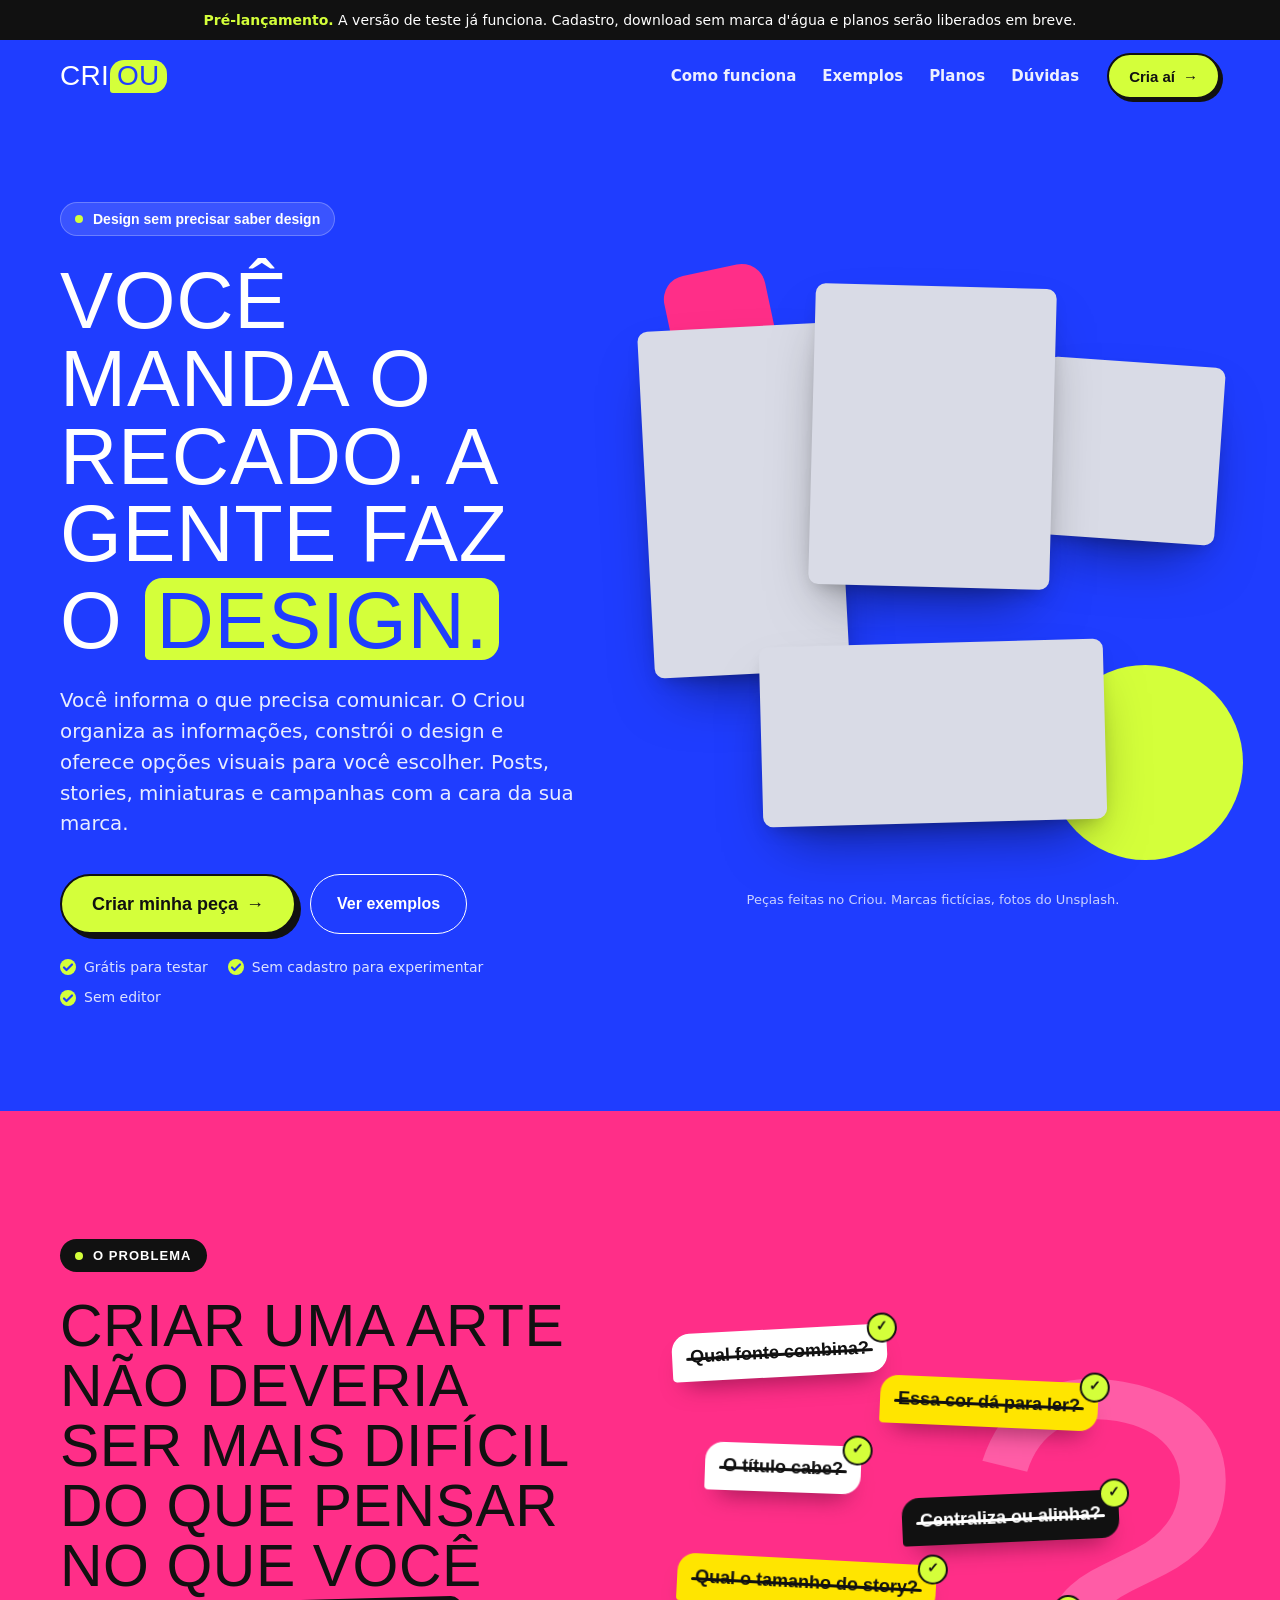
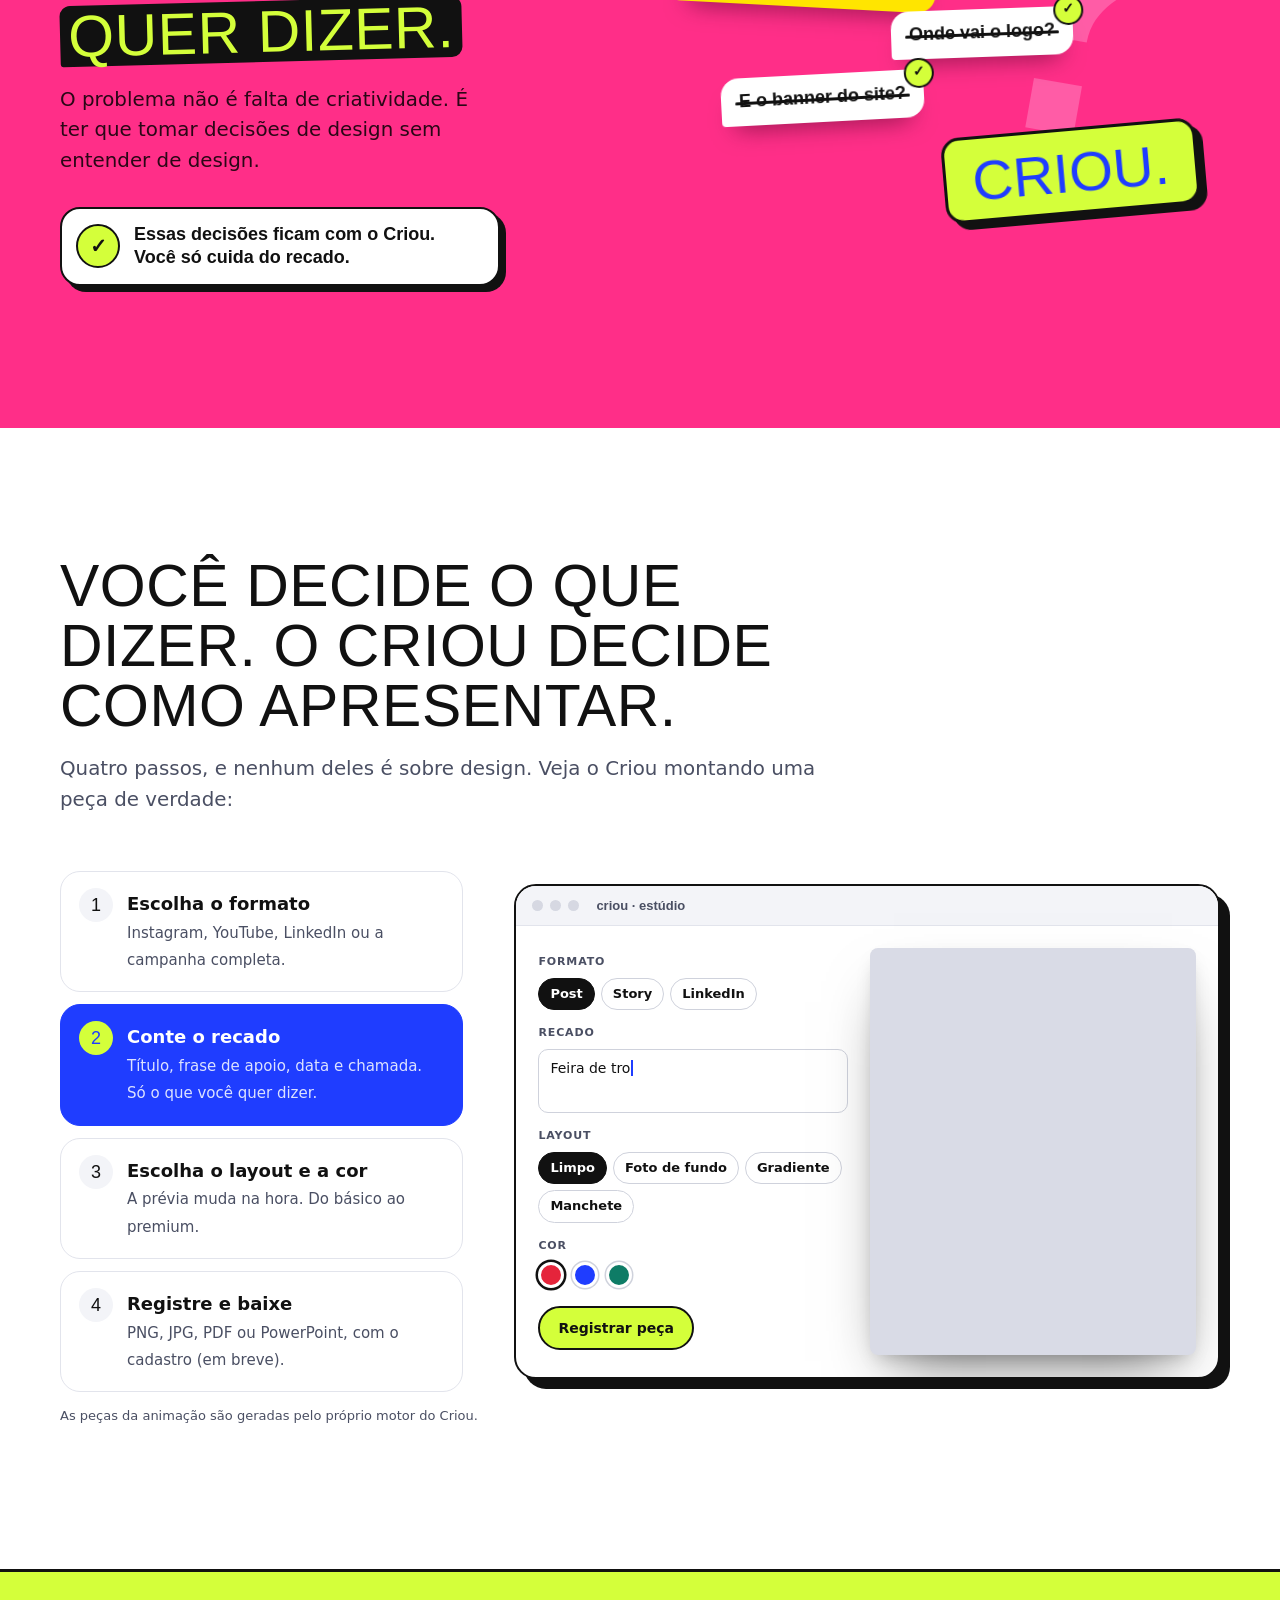
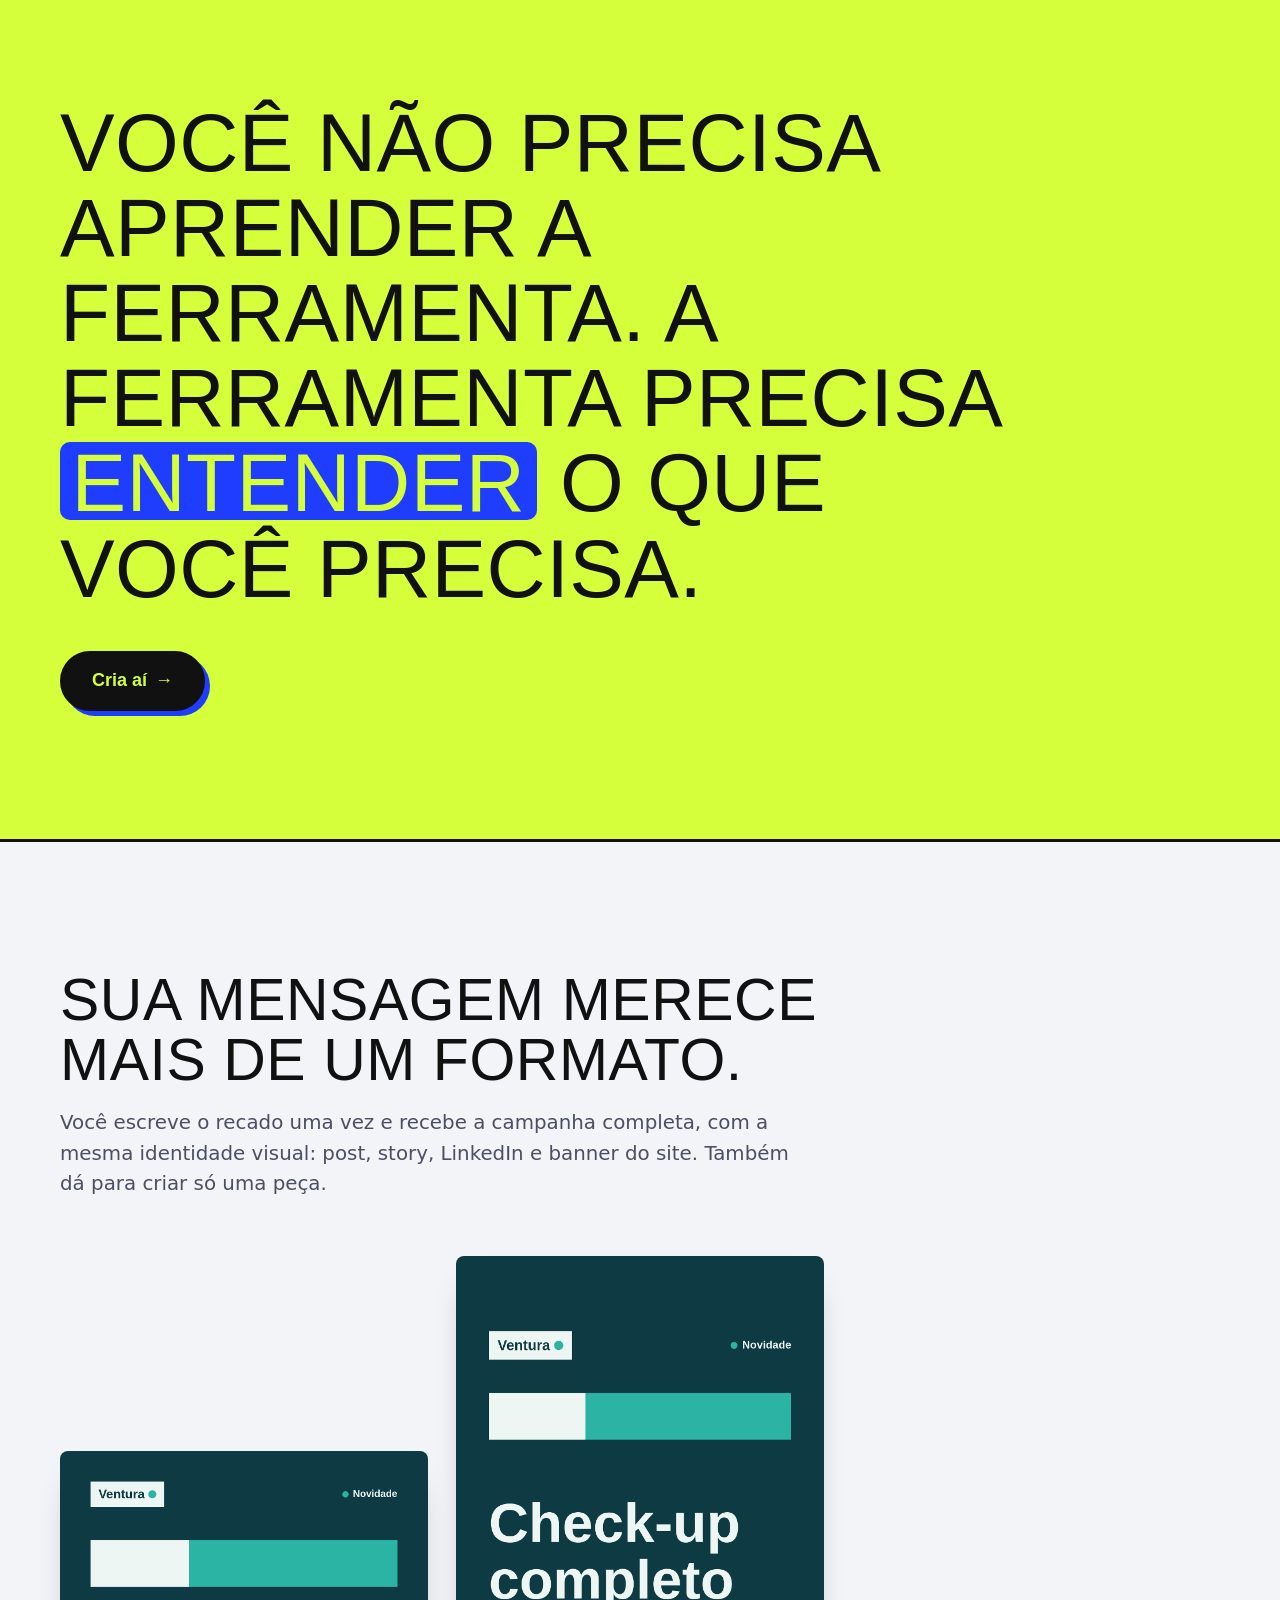
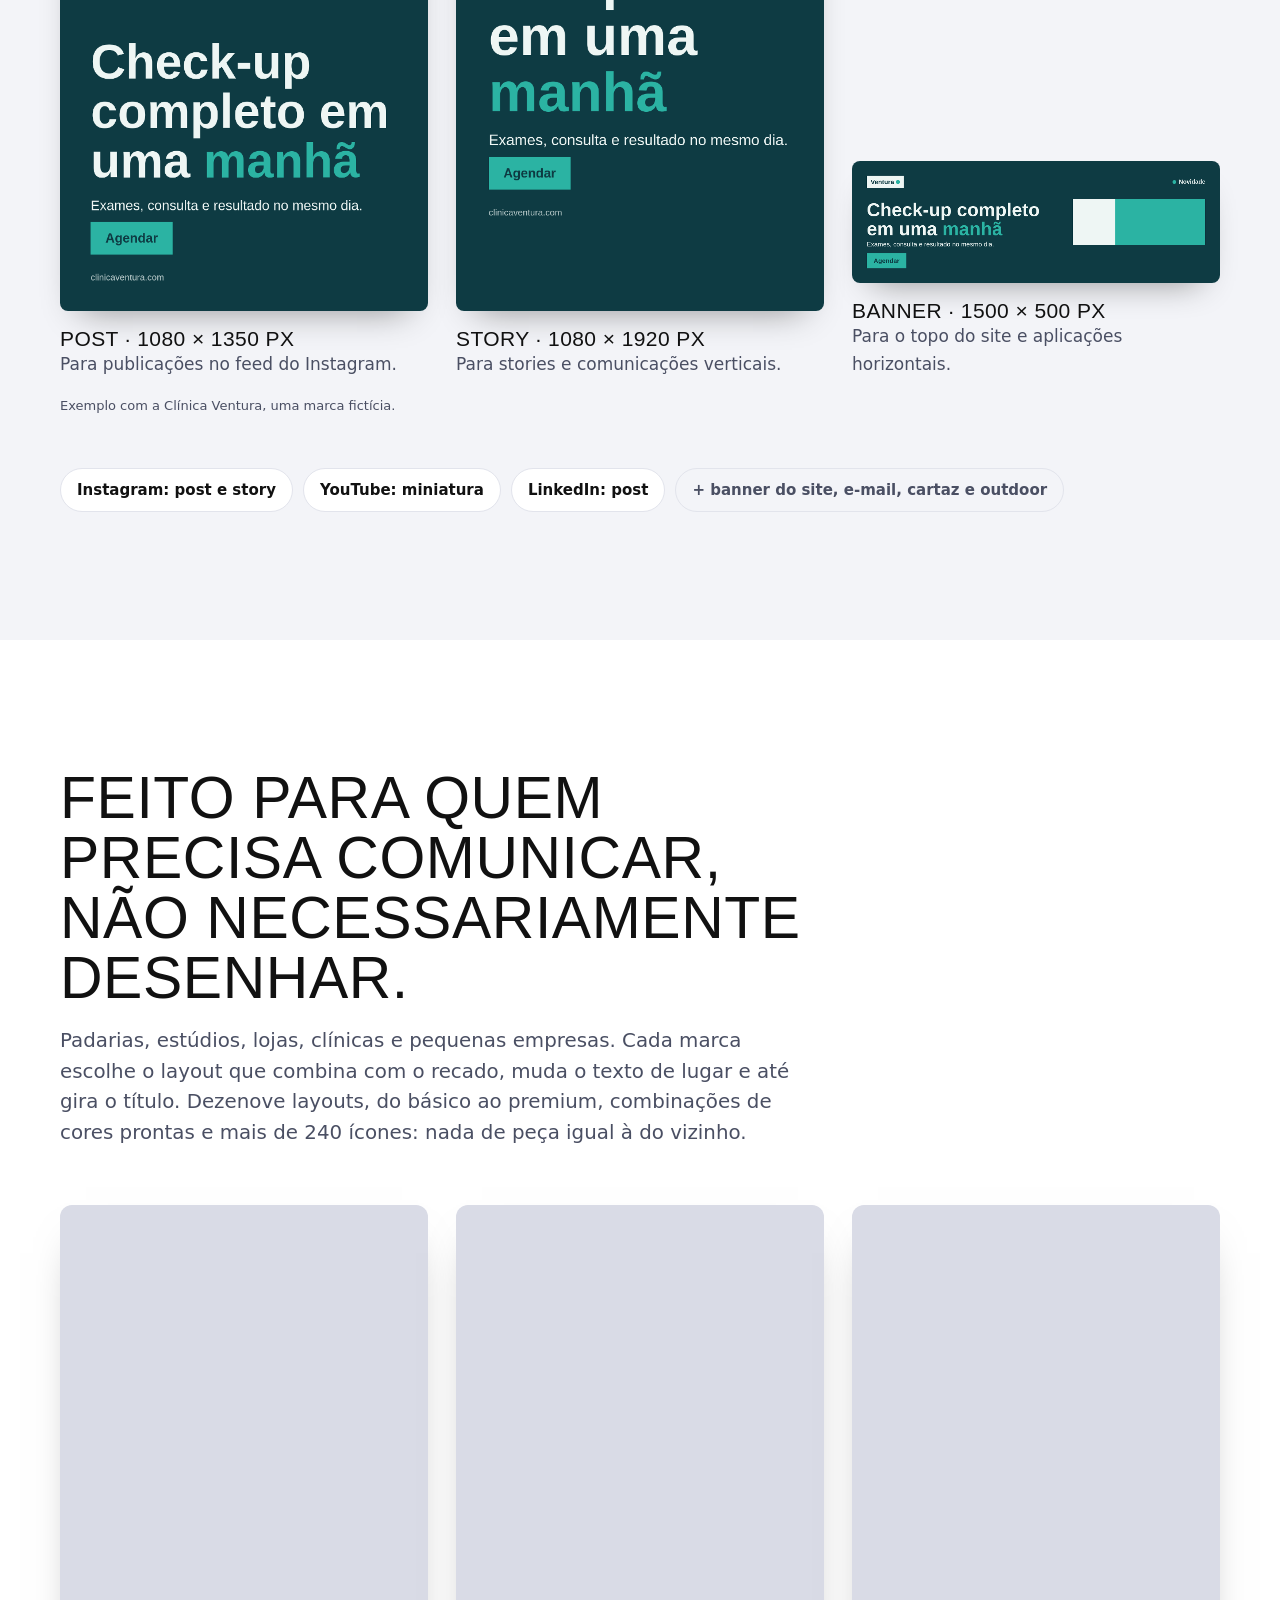
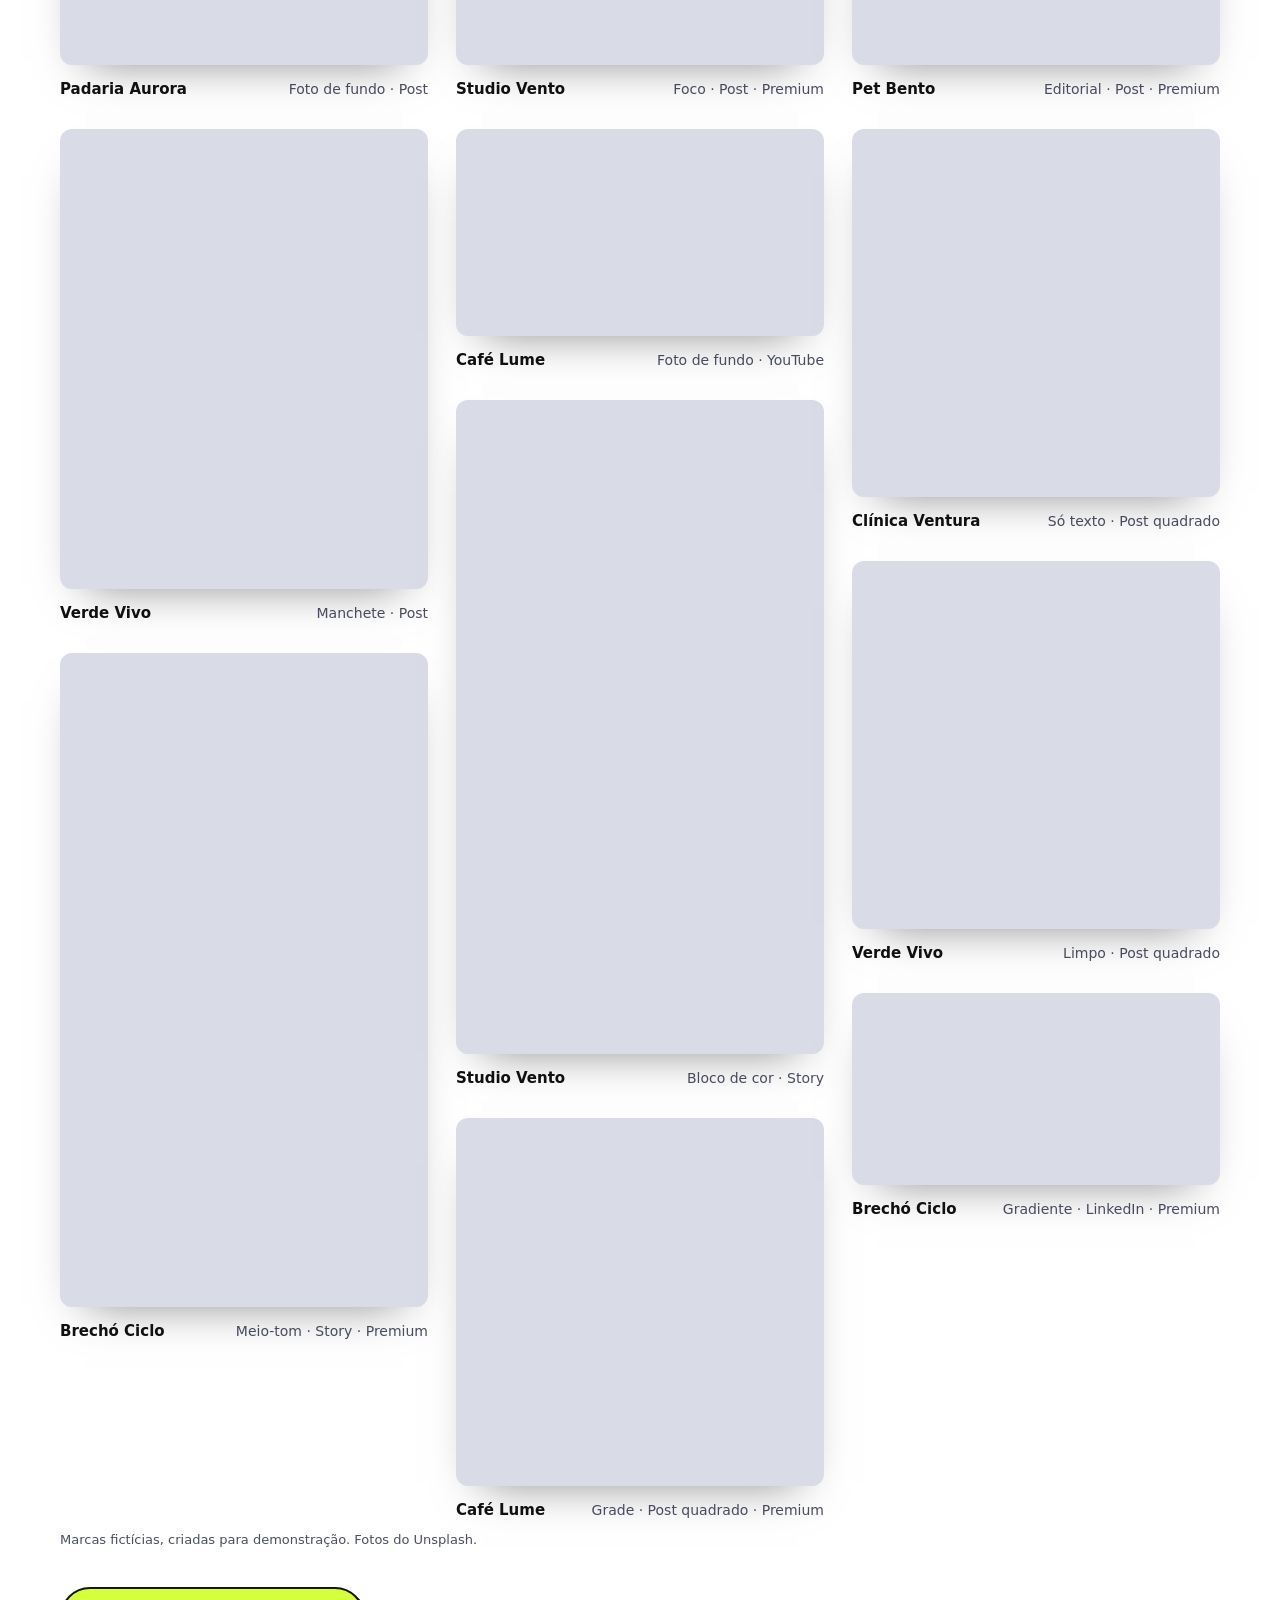
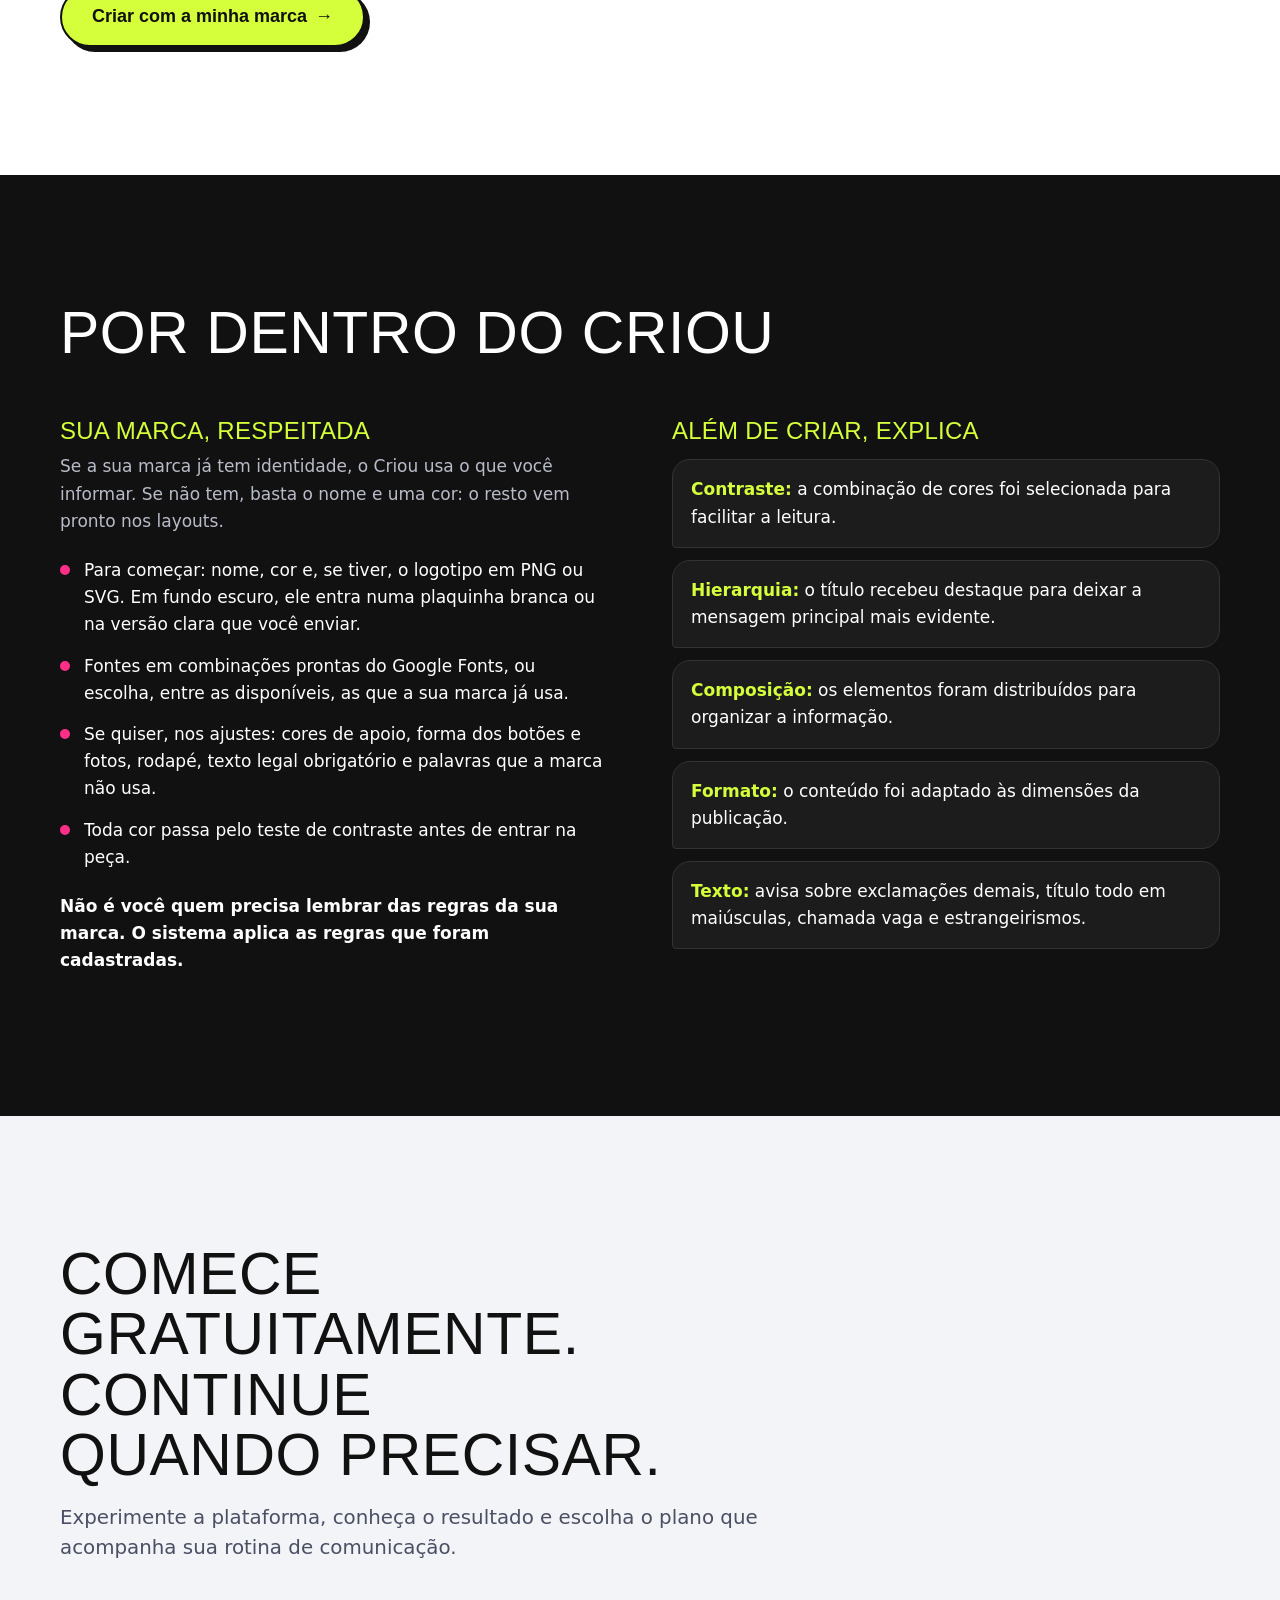
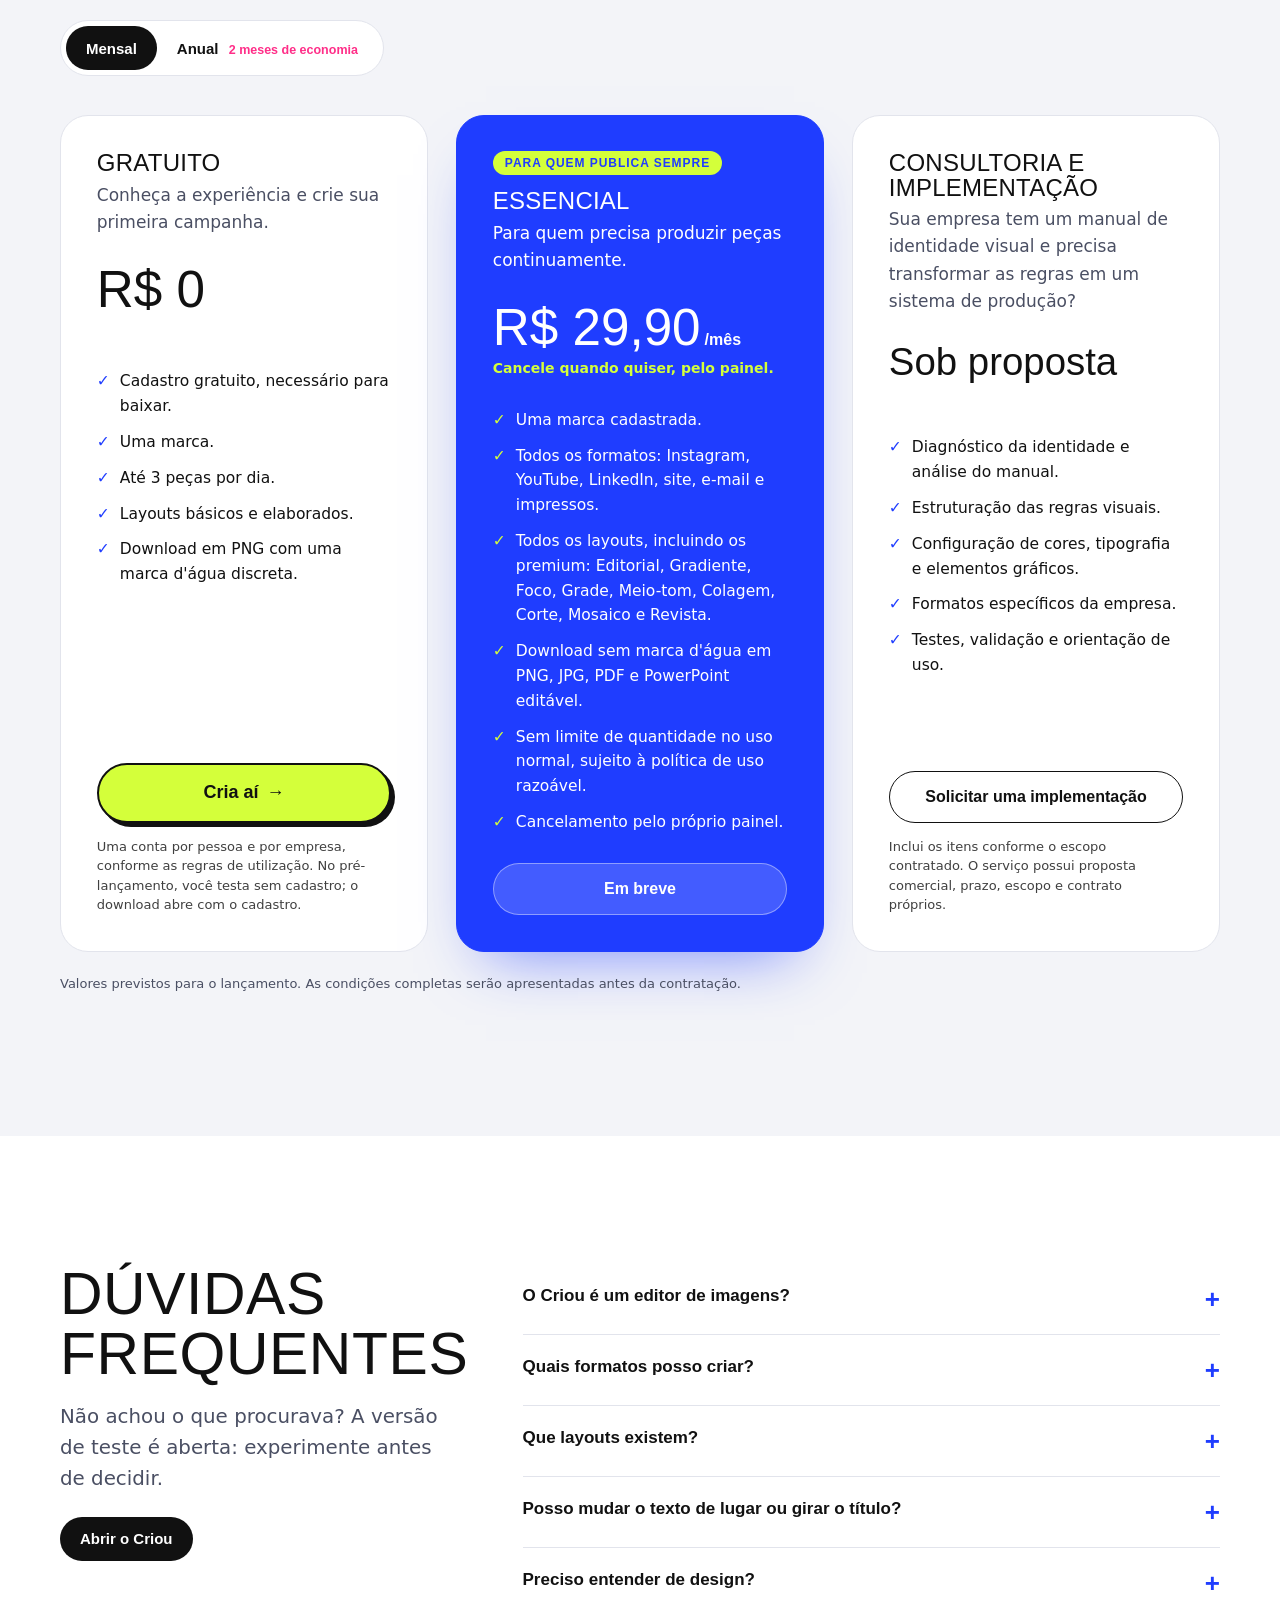
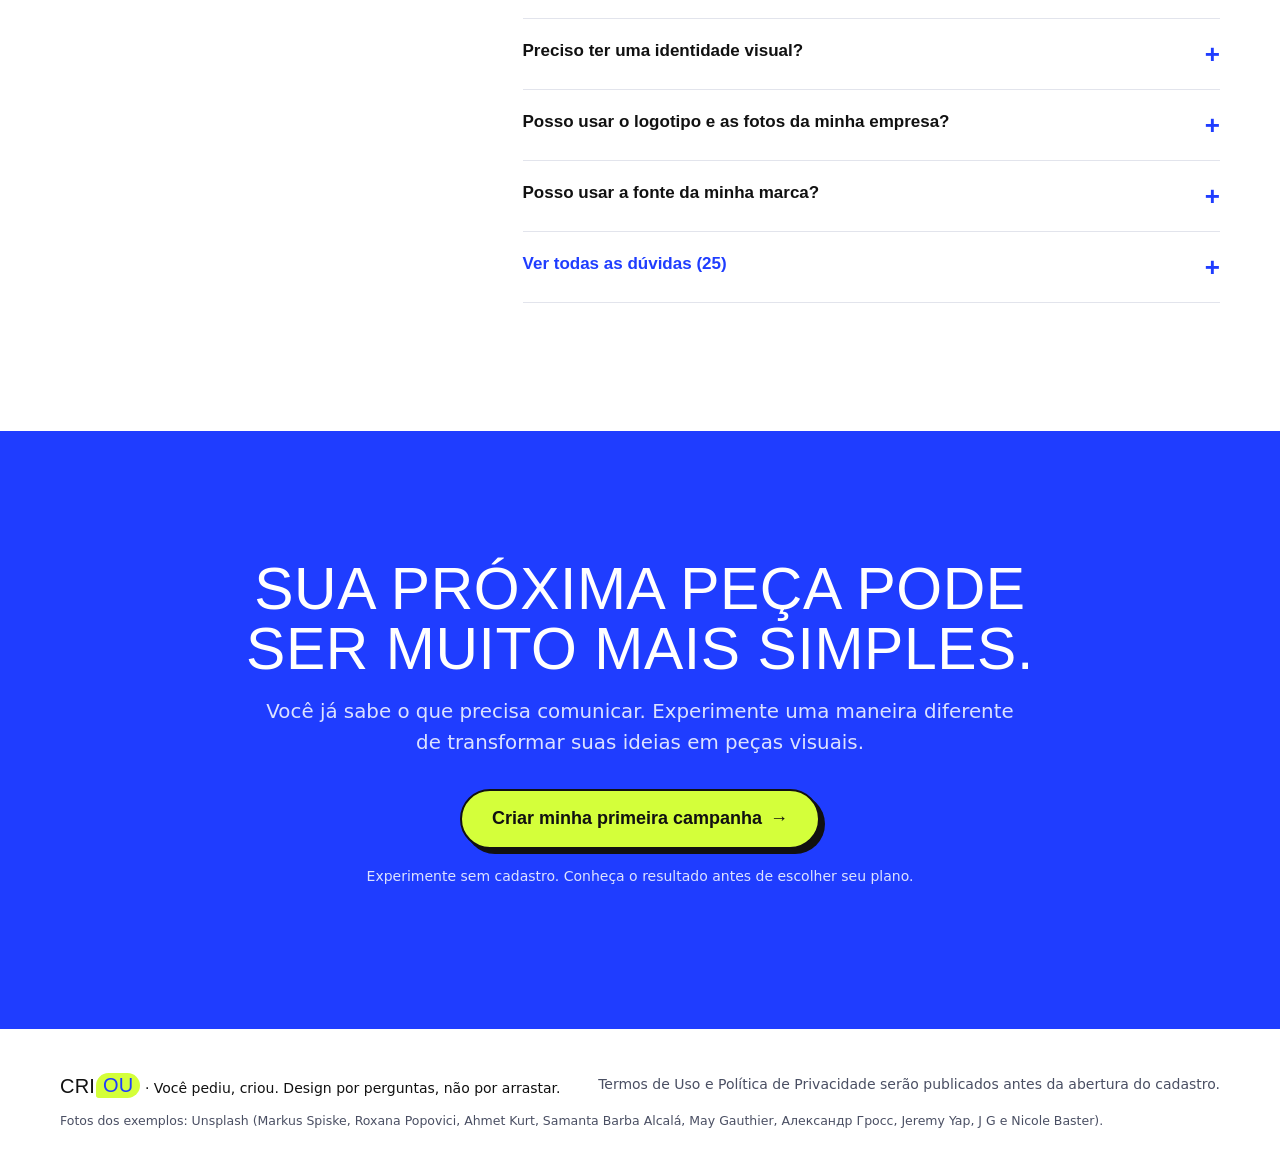
==== commit ddb97553: "Pente fino de UX: opções em abas, grade de layouts compacta, 3 layouts novos e formatos atualizados " ====
--- a/index.html
+++ b/index.html
@@ -373,7 +373,7 @@
 <section class="band" id="exemplos"><div class="wrap">
   <div class="intro">
     <h2>Feito para quem precisa comunicar, não necessariamente desenhar.</h2>
-    <p class="lead mute">Padarias, estúdios, lojas, clínicas e pequenas empresas. Cada marca escolhe o layout que combina com o recado, muda o texto de lugar e até gira o título. Dezesseis layouts, do básico ao premium, combinações de cores prontas e mais de 240 ícones: nada de peça igual à do vizinho.</p>
+    <p class="lead mute">Padarias, estúdios, lojas, clínicas e pequenas empresas. Cada marca escolhe o layout que combina com o recado, muda o texto de lugar e até gira o título. Dezenove layouts, do básico ao premium, combinações de cores prontas e mais de 240 ícones: nada de peça igual à do vizinho.</p>
   </div>
   <div class="galeria">
     <figure><div class="peca" data-ex="e-aurora"></div><figcaption><b>Padaria Aurora</b><span>Foto de fundo · Post</span></figcaption></figure>
@@ -427,7 +427,7 @@
       <p class="note">Uma conta por pessoa e por empresa, conforme as regras de utilização. No pré-lançamento, você testa sem cadastro; o download abre com o cadastro.</p></div>
     <div class="plan hi"><span class="tag">Para quem publica sempre</span><h3>Essencial</h3><p>Para quem precisa produzir peças continuamente.</p>
       <div class="price" id="preco">R$ 29,90<small>/mês</small></div><p class="eco" id="eco">Cancele quando quiser, pelo painel.</p>
-      <ul><li>Uma marca cadastrada.</li><li>Todos os formatos: Instagram, YouTube, LinkedIn, site, e-mail e impressos.</li><li>Todos os layouts, incluindo os premium: Editorial, Gradiente, Foco, Grade e Meio-tom.</li><li>Download sem marca d'água em PNG, JPG, PDF e PowerPoint editável.</li><li>Sem limite de quantidade no uso normal, sujeito à política de uso razoável.</li><li>Cancelamento pelo próprio painel.</li></ul>
+      <ul><li>Uma marca cadastrada.</li><li>Todos os formatos: Instagram, YouTube, LinkedIn, site, e-mail e impressos.</li><li>Todos os layouts, incluindo os premium: Editorial, Gradiente, Foco, Grade, Meio-tom, Colagem, Corte, Mosaico e Revista.</li><li>Download sem marca d'água em PNG, JPG, PDF e PowerPoint editável.</li><li>Sem limite de quantidade no uso normal, sujeito à política de uso razoável.</li><li>Cancelamento pelo próprio painel.</li></ul>
       <button class="btn acc" disabled>Em breve</button></div>
     <div class="plan"><h3>Consultoria e implementação</h3><p class="mute">Sua empresa tem um manual de identidade visual e precisa transformar as regras em um sistema de produção?</p><div class="price" style="font-size:clamp(34px,3vw,42px)">Sob proposta</div><p class="eco"></p>
       <ul><li>Diagnóstico da identidade e análise do manual.</li><li>Estruturação das regras visuais.</li><li>Configuração de cores, tipografia e elementos gráficos.</li><li>Formatos específicos da empresa.</li><li>Testes, validação e orientação de uso.</li></ul>
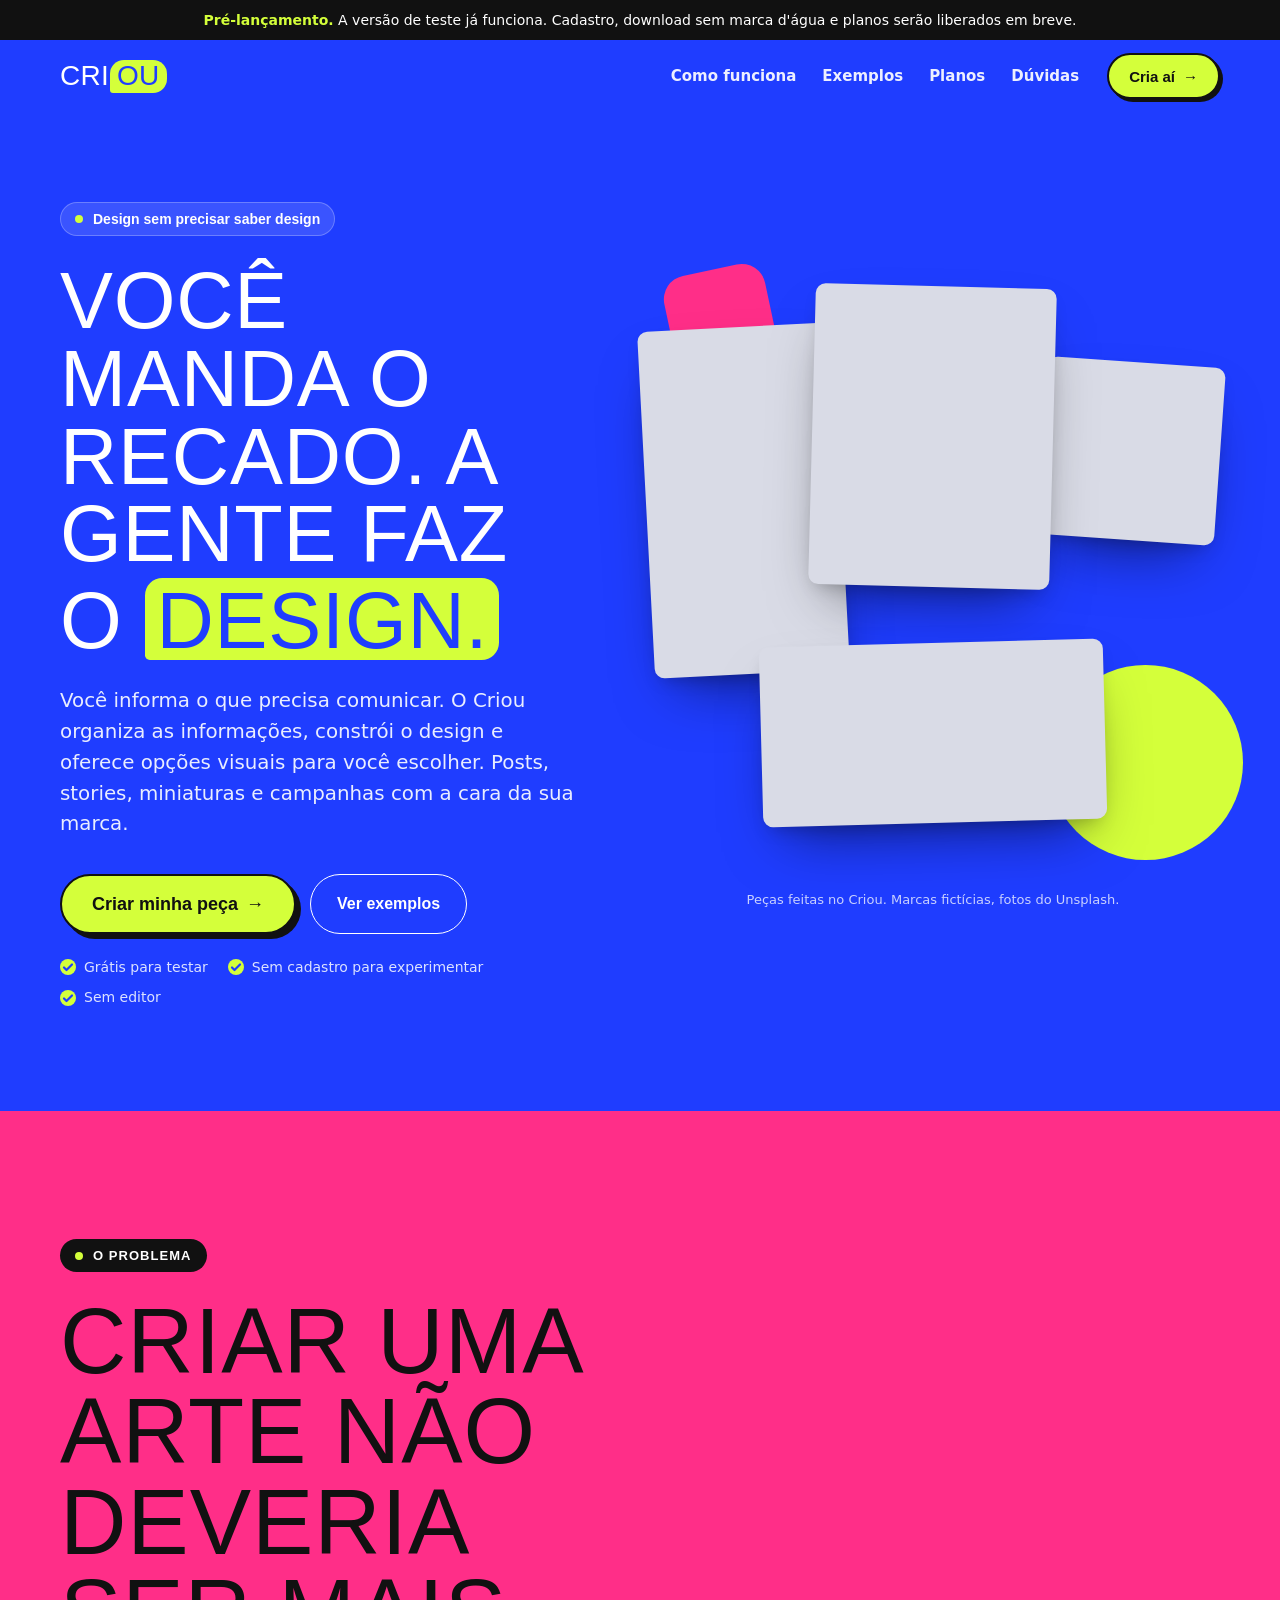
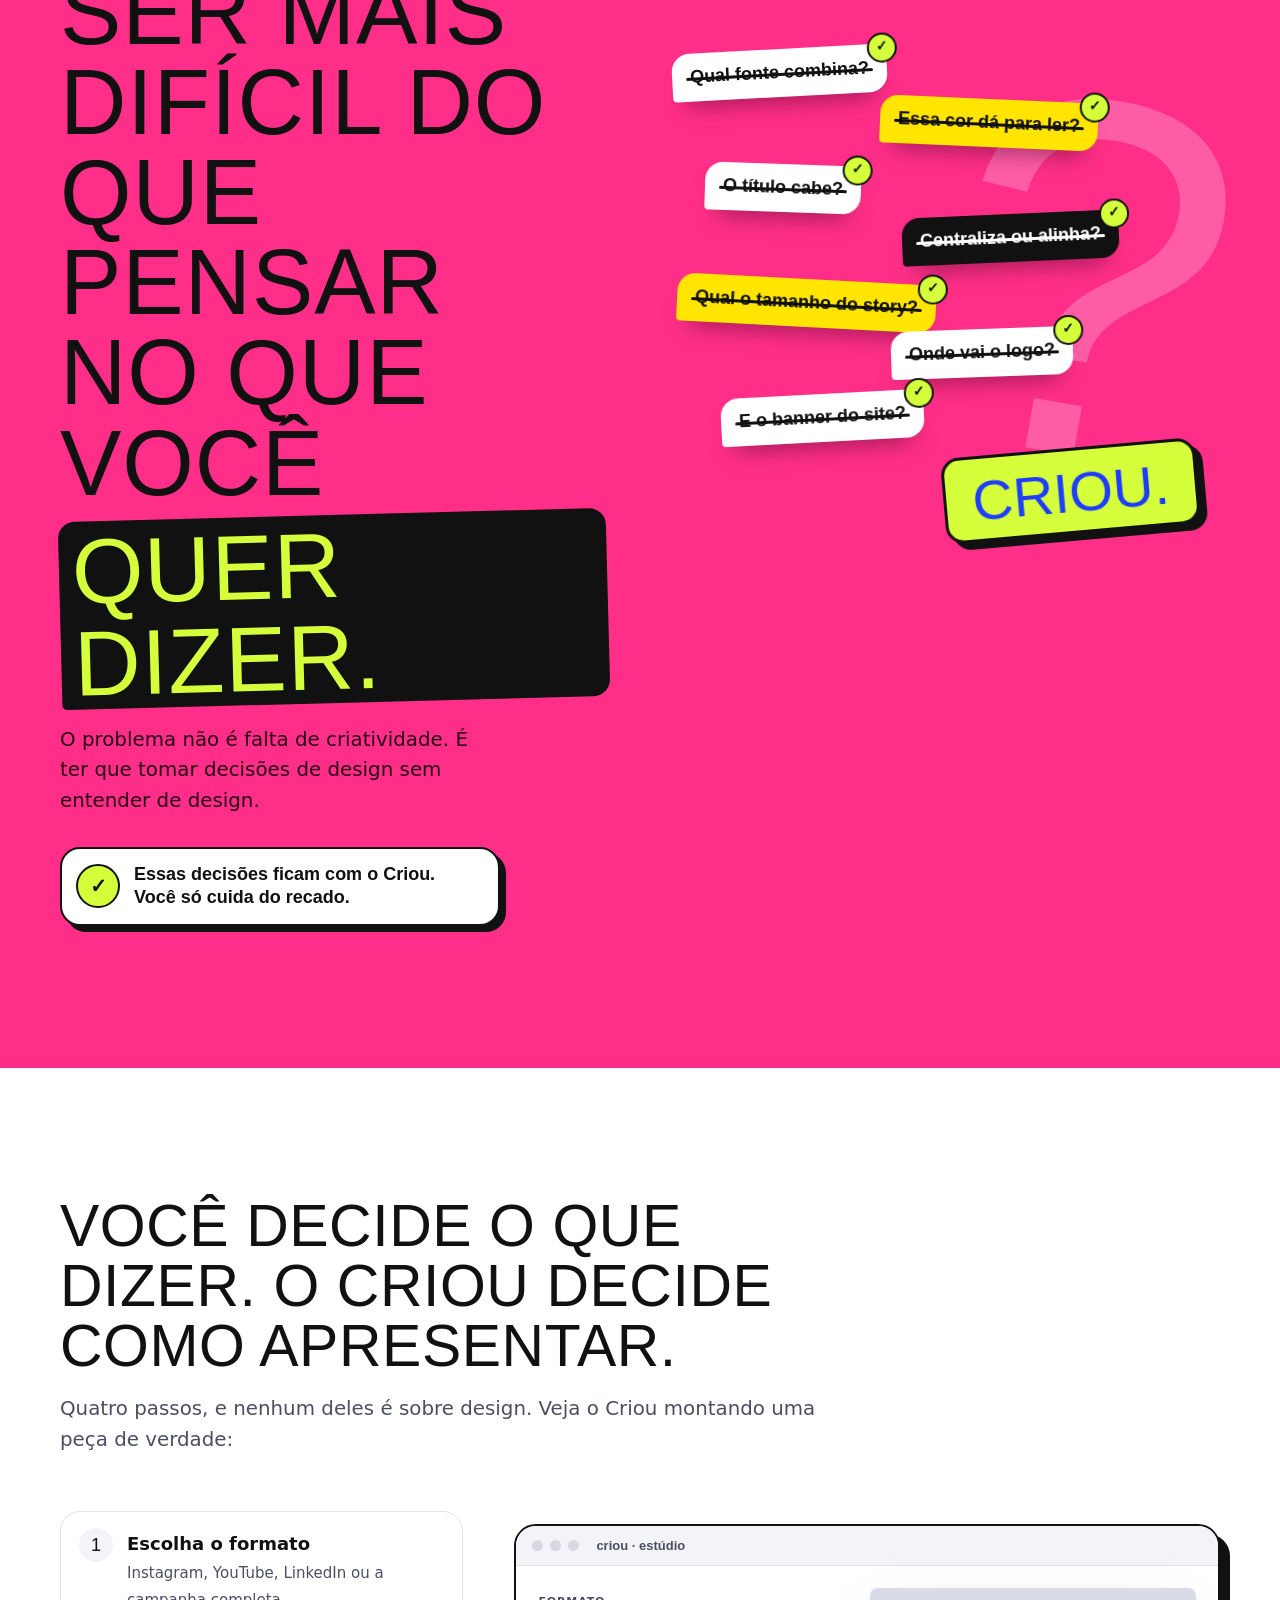
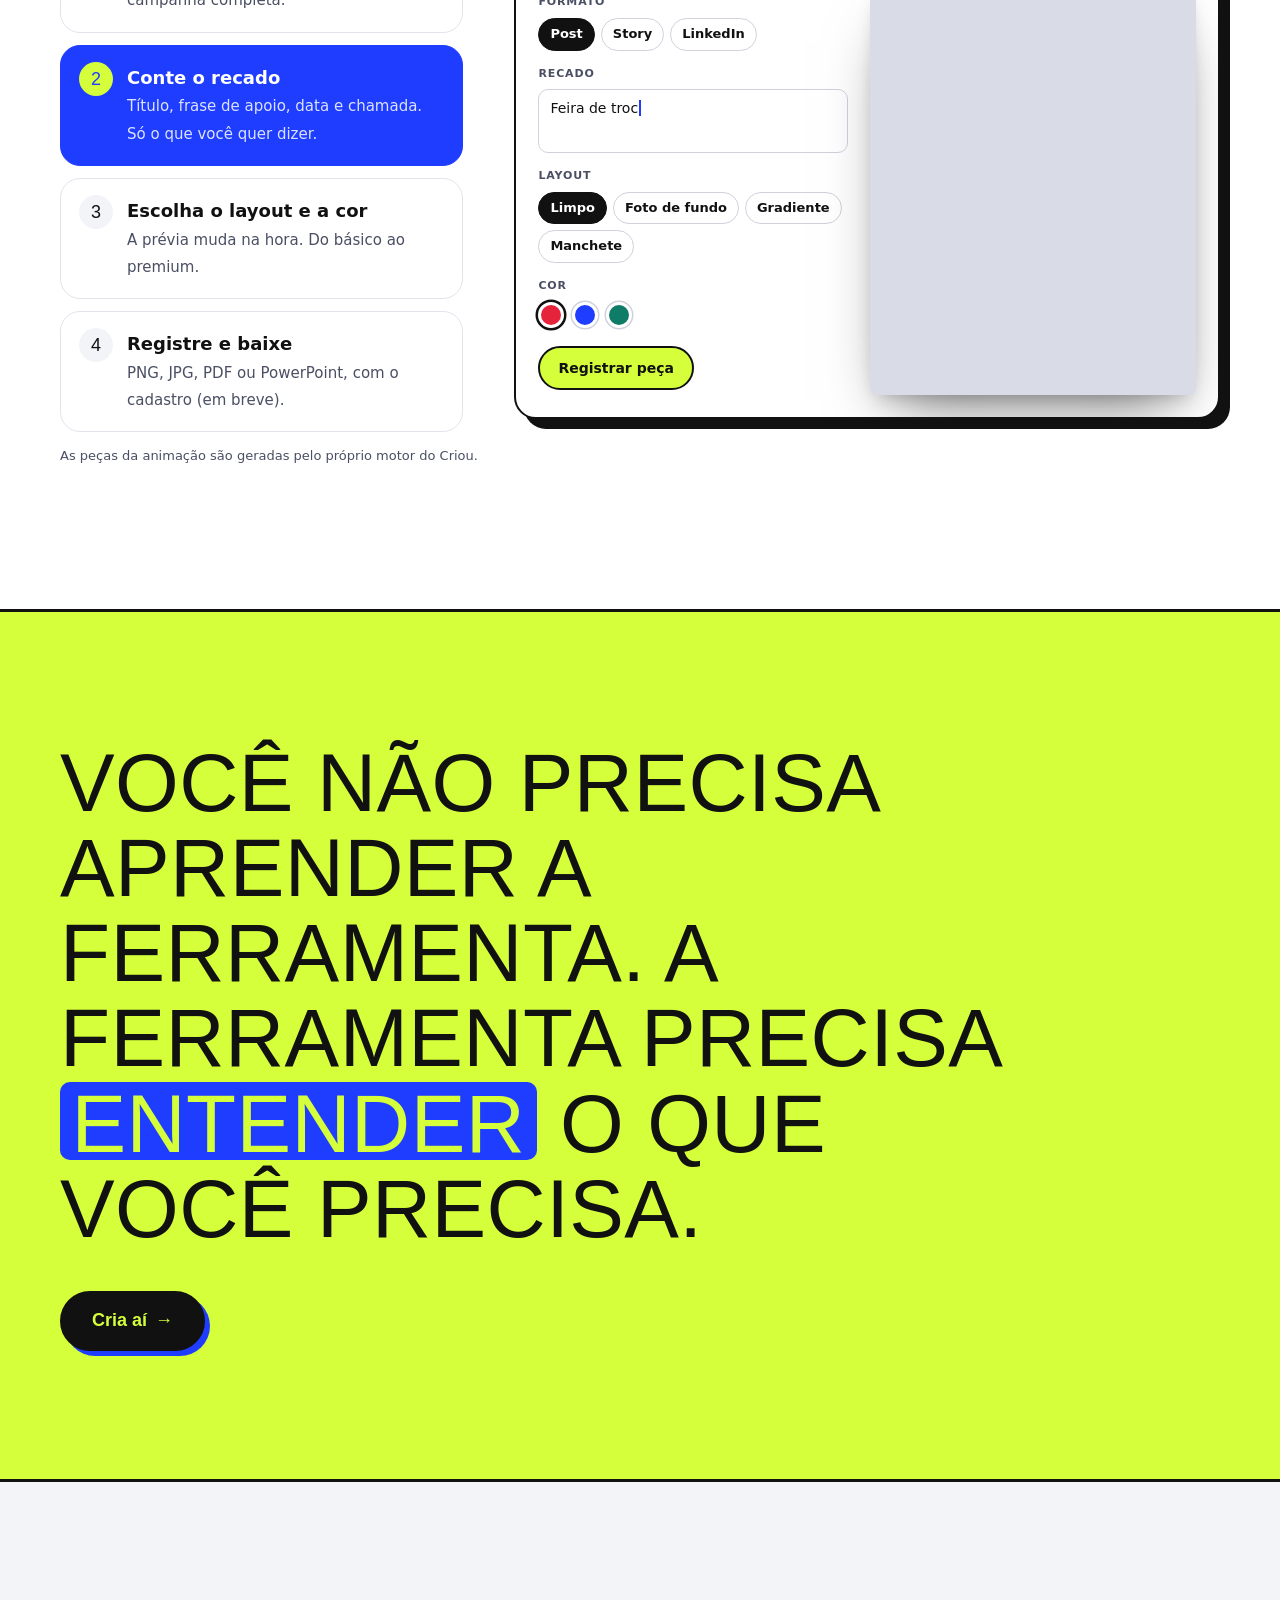
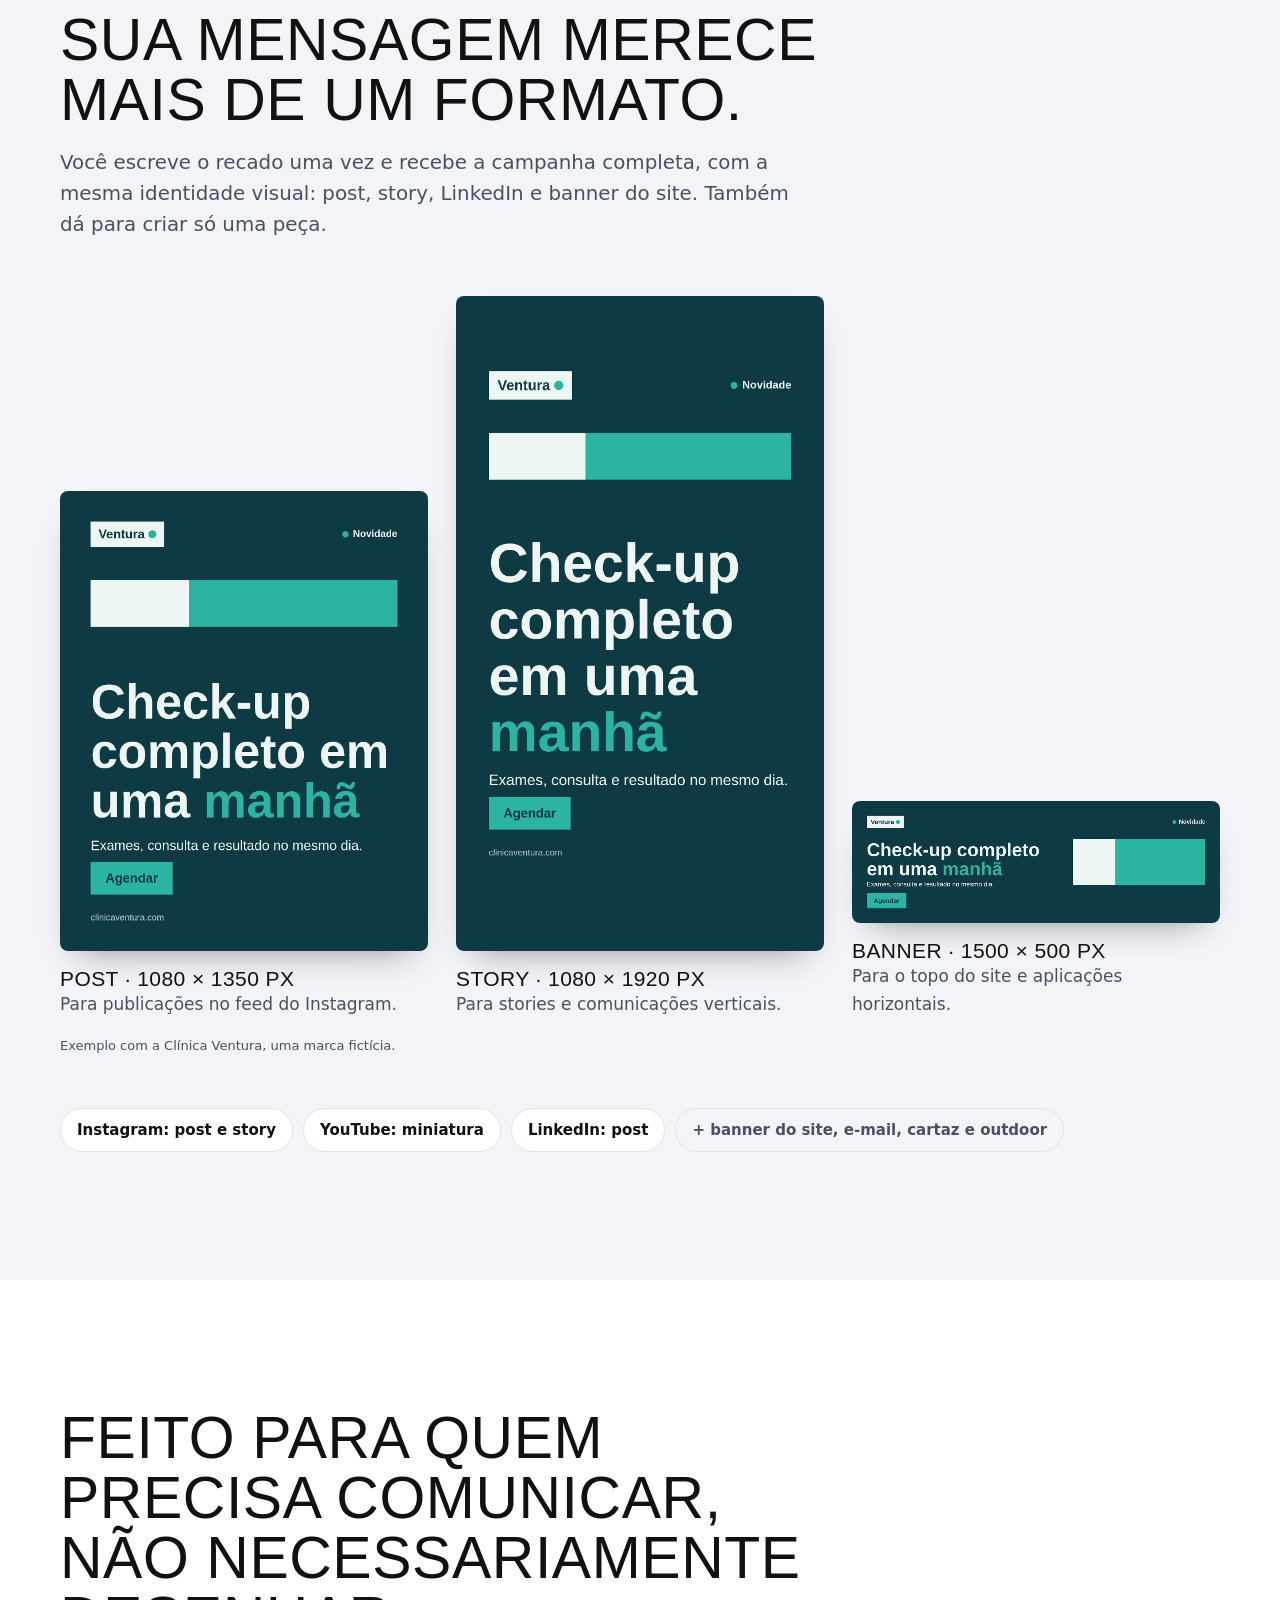
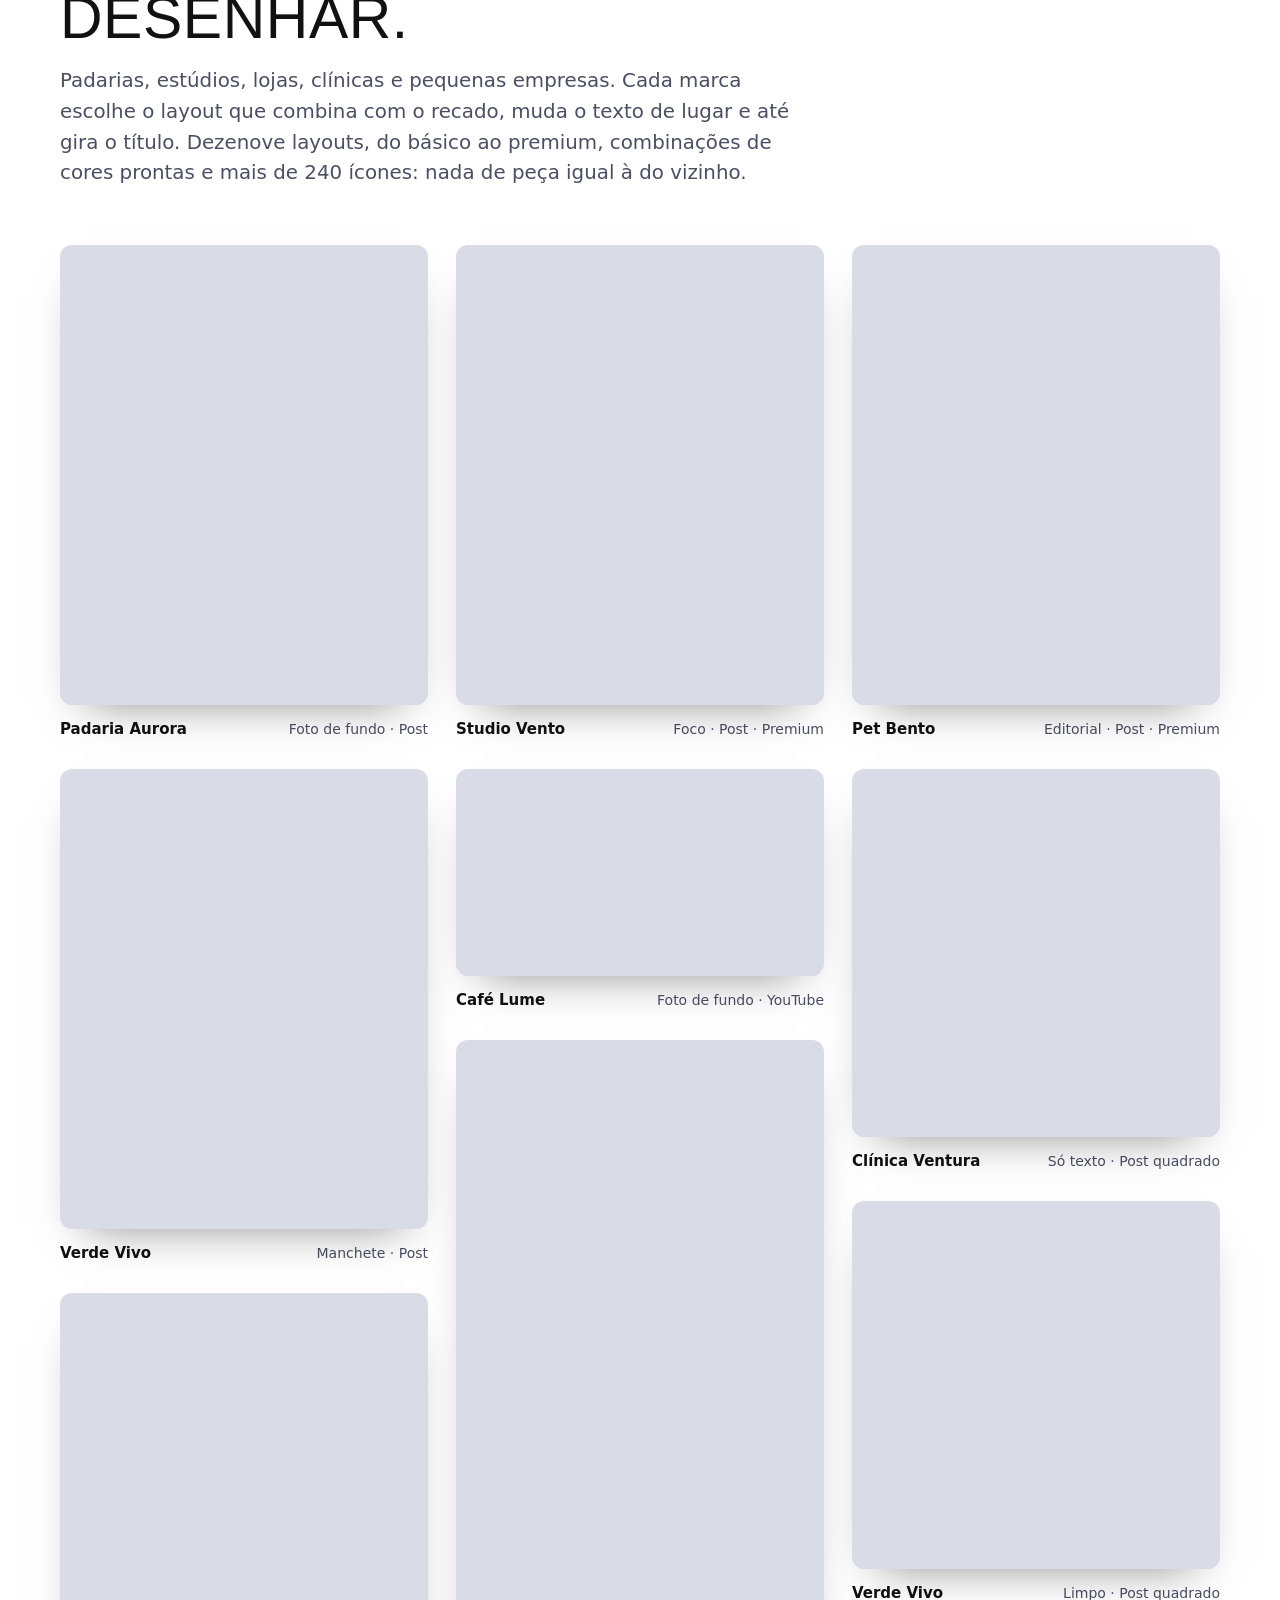
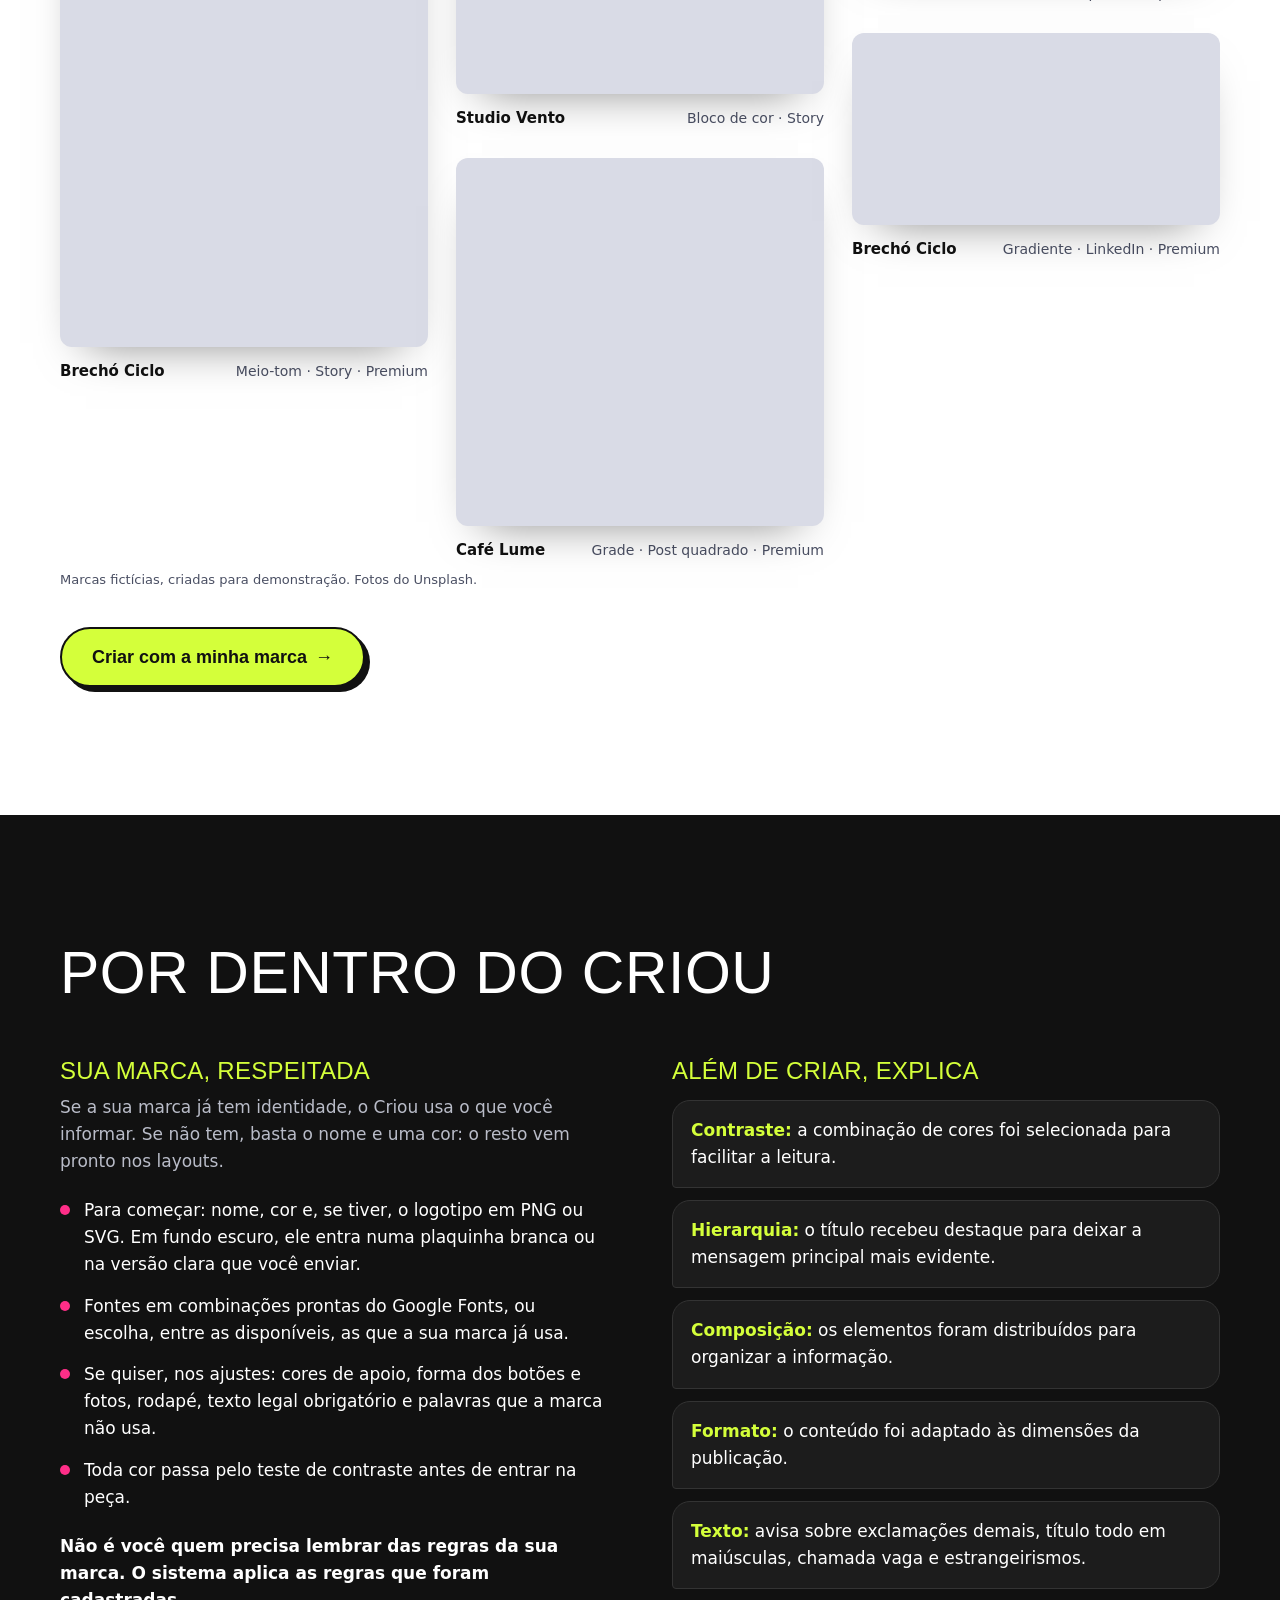
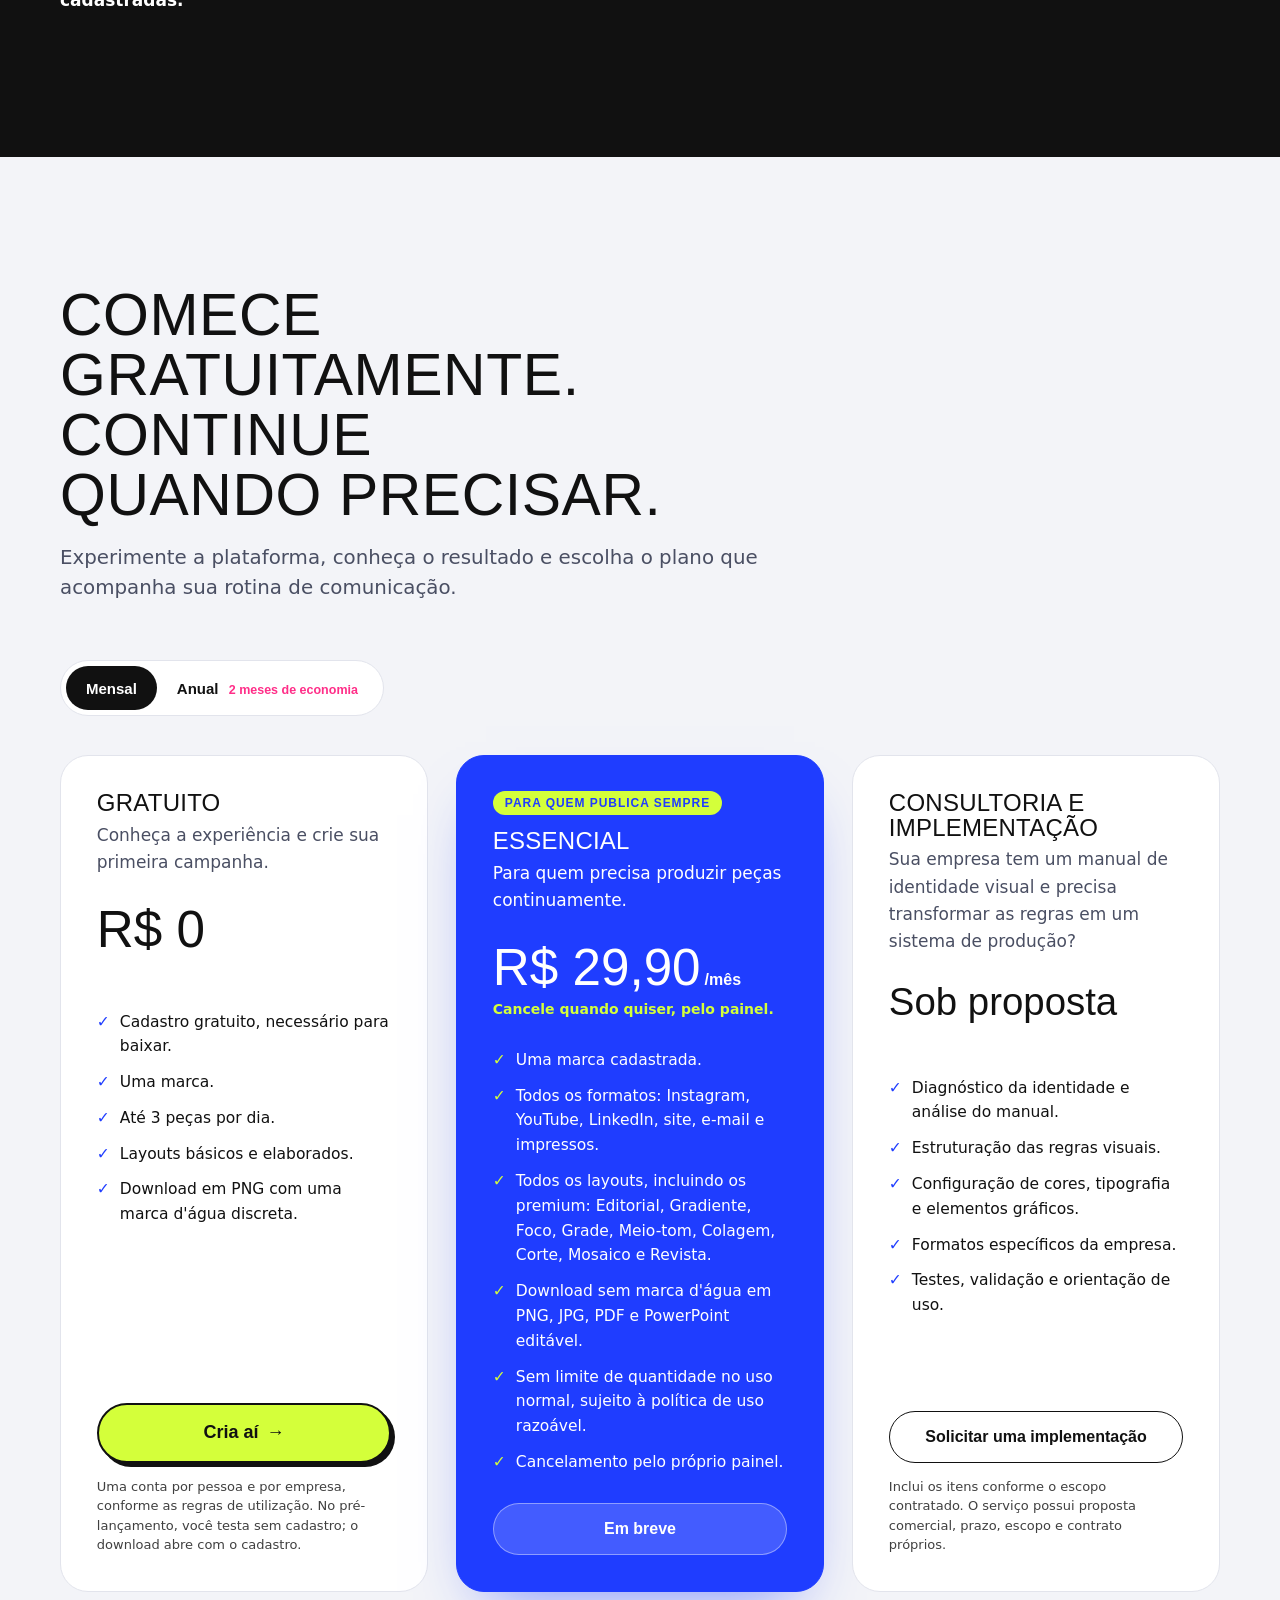
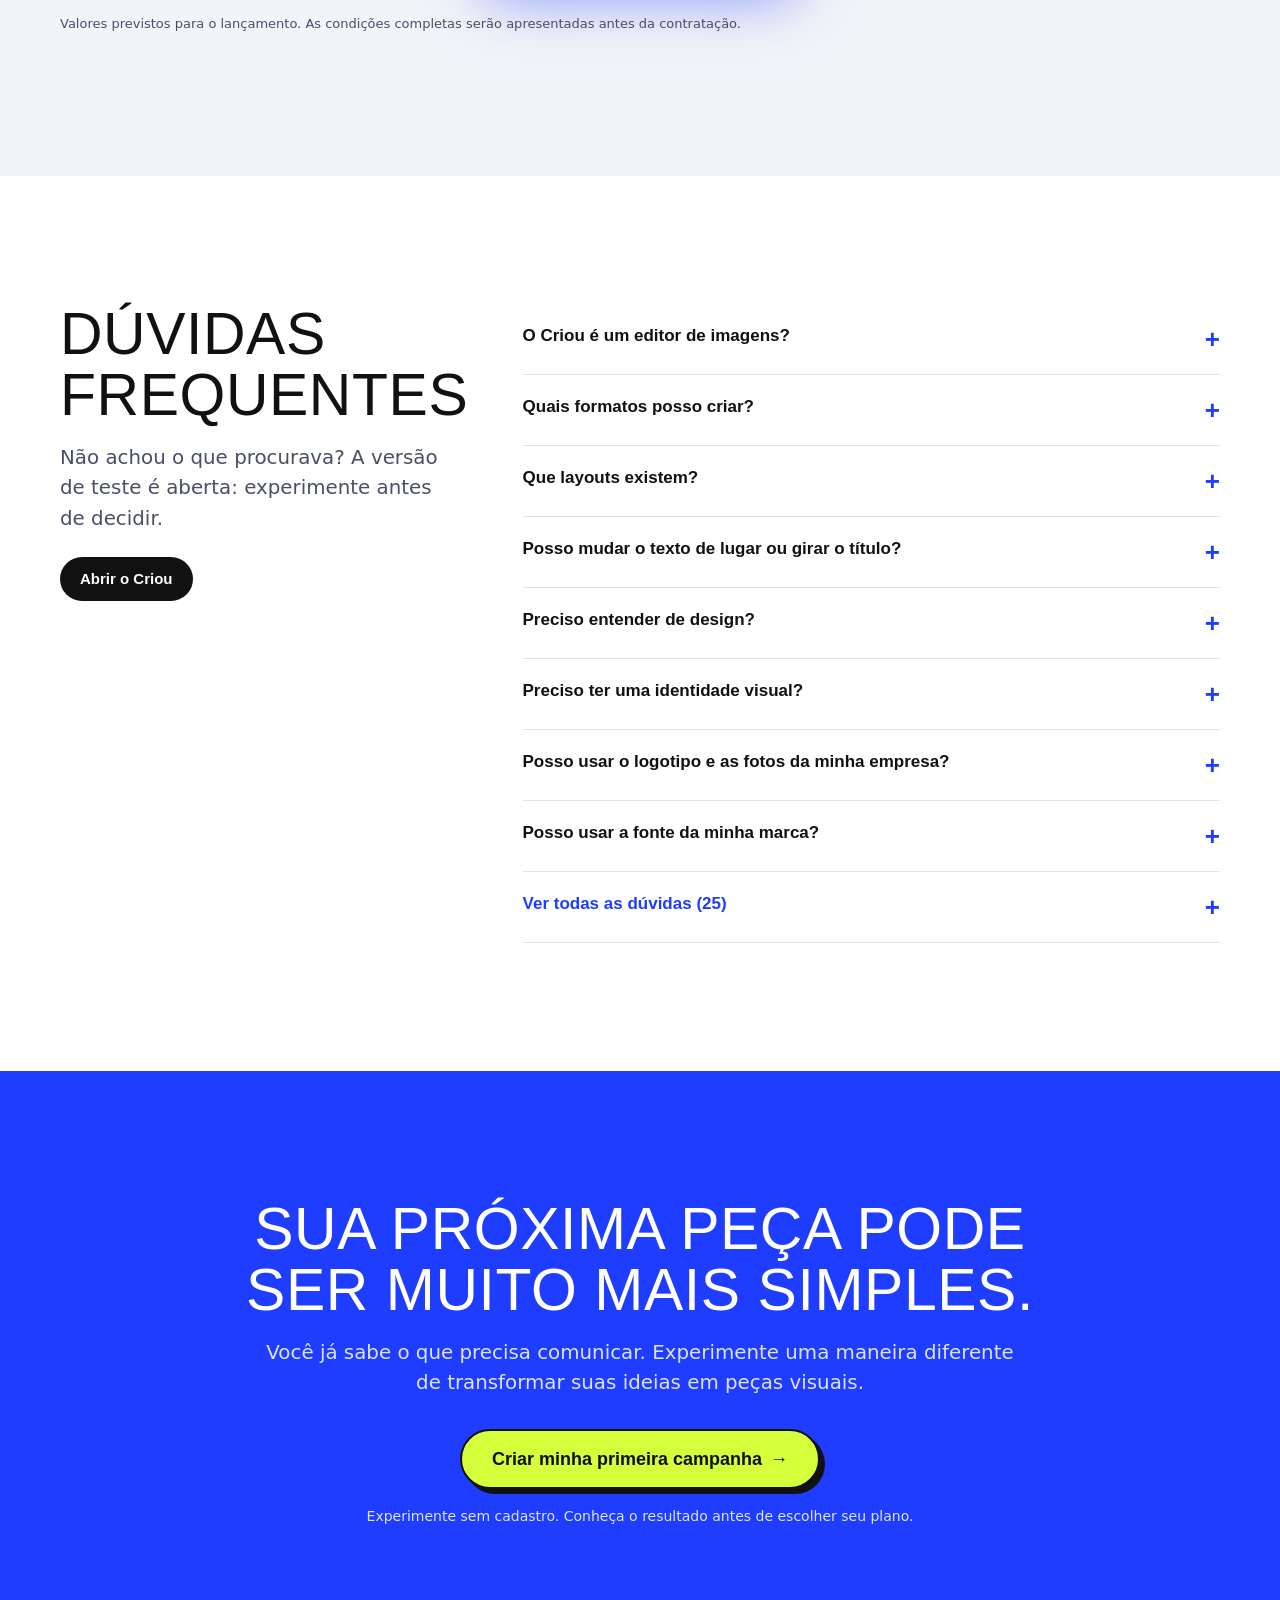
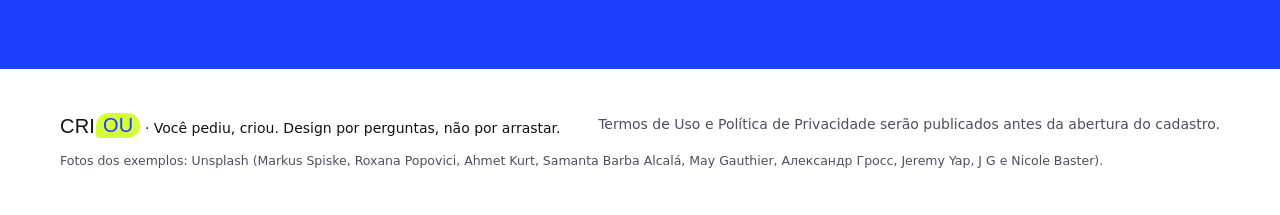
==== commit 4d91a720: "Prévia que se adapta a cada tela e não desliza; título maior na seção rosa - Rolar no celular e no t" ====
--- a/index.html
+++ b/index.html
@@ -181,7 +181,7 @@
 .pink{position:relative;overflow:hidden}
 .selo-rosa{display:inline-flex;align-items:center;gap:10px;font:800 13px Inter,sans-serif;letter-spacing:.08em;text-transform:uppercase;background:var(--ink);color:#fff;padding:9px 15px;border-radius:999px;margin-bottom:24px}
 .selo-rosa i{width:8px;height:8px;border-radius:50%;background:var(--acc);display:block}
-.problema h2{max-width:18ch;margin-bottom:22px}
+.problema h2{max-width:16ch;margin-bottom:22px;font-size:clamp(46px,7.6vw,92px);line-height:.98}
 .problema h2 em{font-style:normal;background:var(--ink);color:var(--acc);border-radius:.18em .18em .18em .05em;padding:.04em .14em 0;display:inline-block;line-height:1;margin-top:.08em;transform:rotate(-1.5deg)}
 .problema .lead{max-width:34ch;color:#2A0716}
 .resposta{display:flex;align-items:center;gap:14px;margin-top:30px;background:#fff;color:var(--ink);border:2.5px solid var(--ink);box-shadow:6px 6px 0 var(--ink);border-radius:20px;padding:14px 20px 14px 14px;max-width:440px}
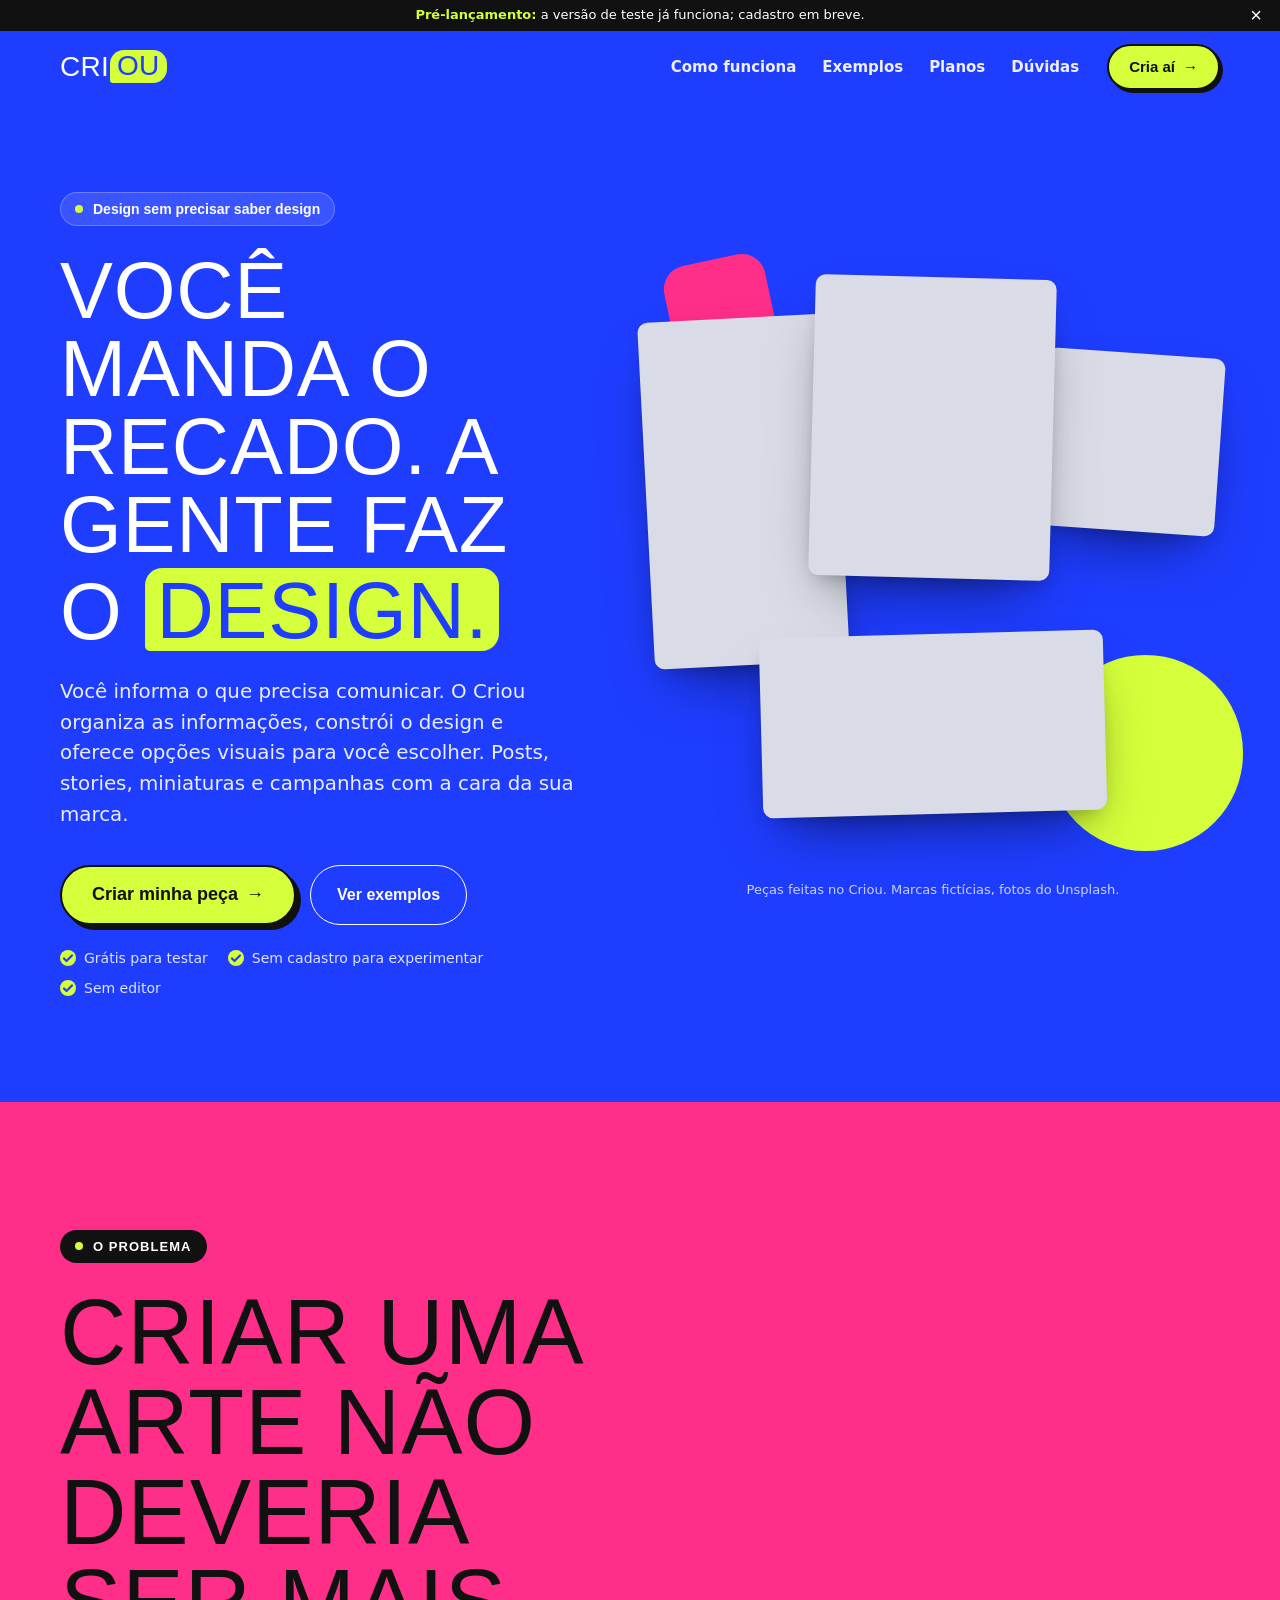
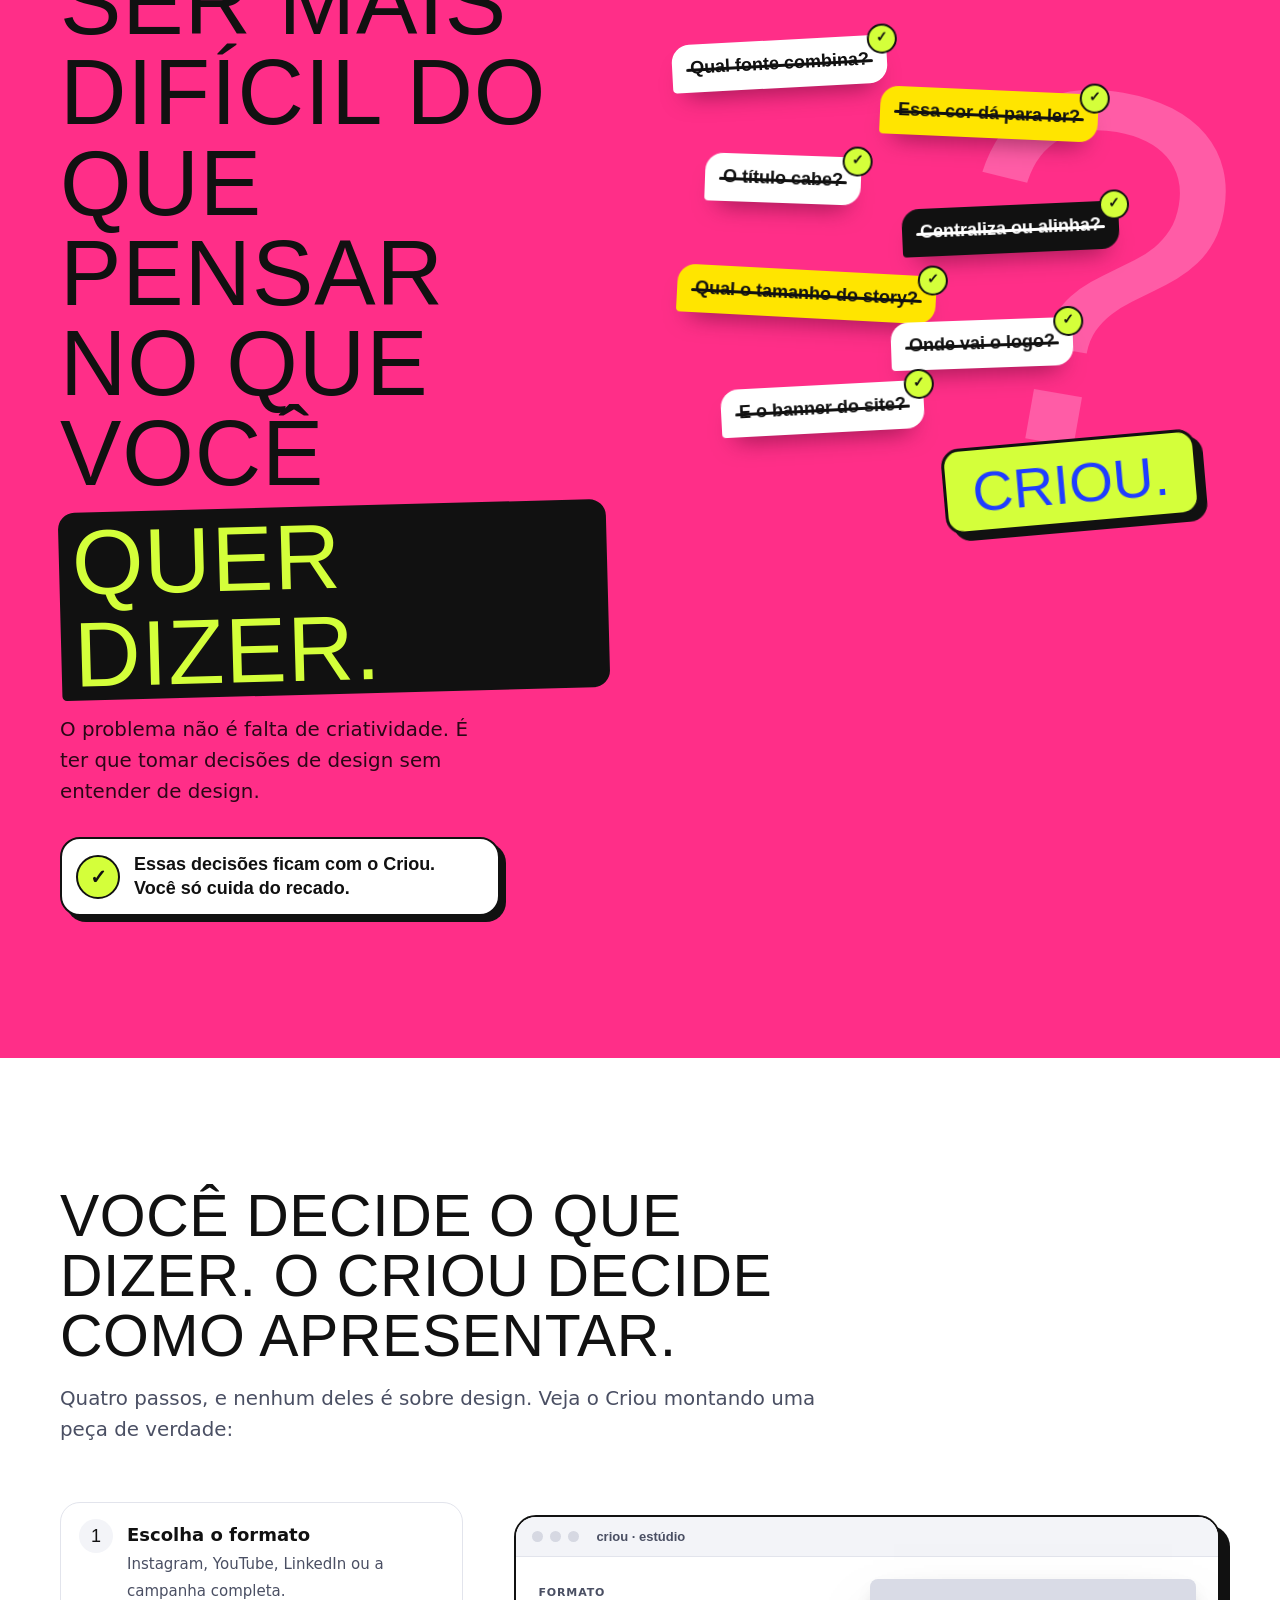
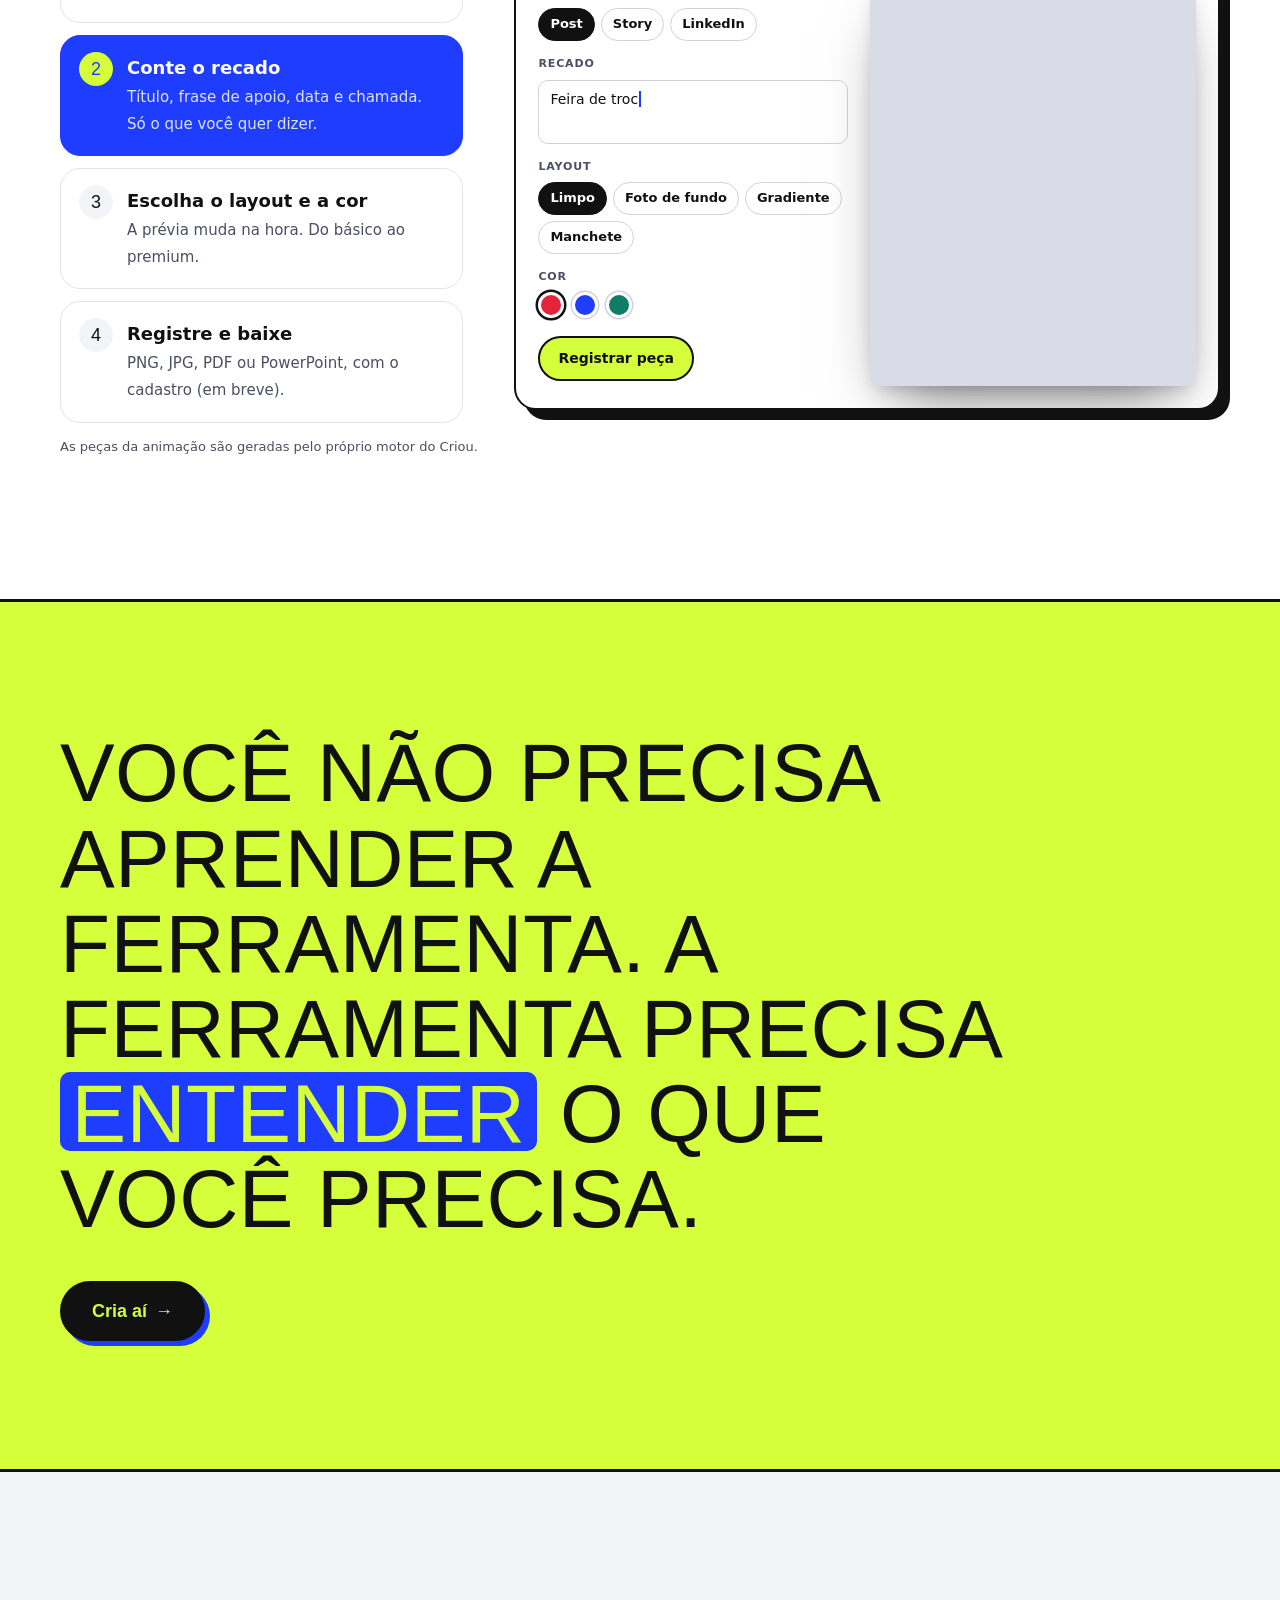
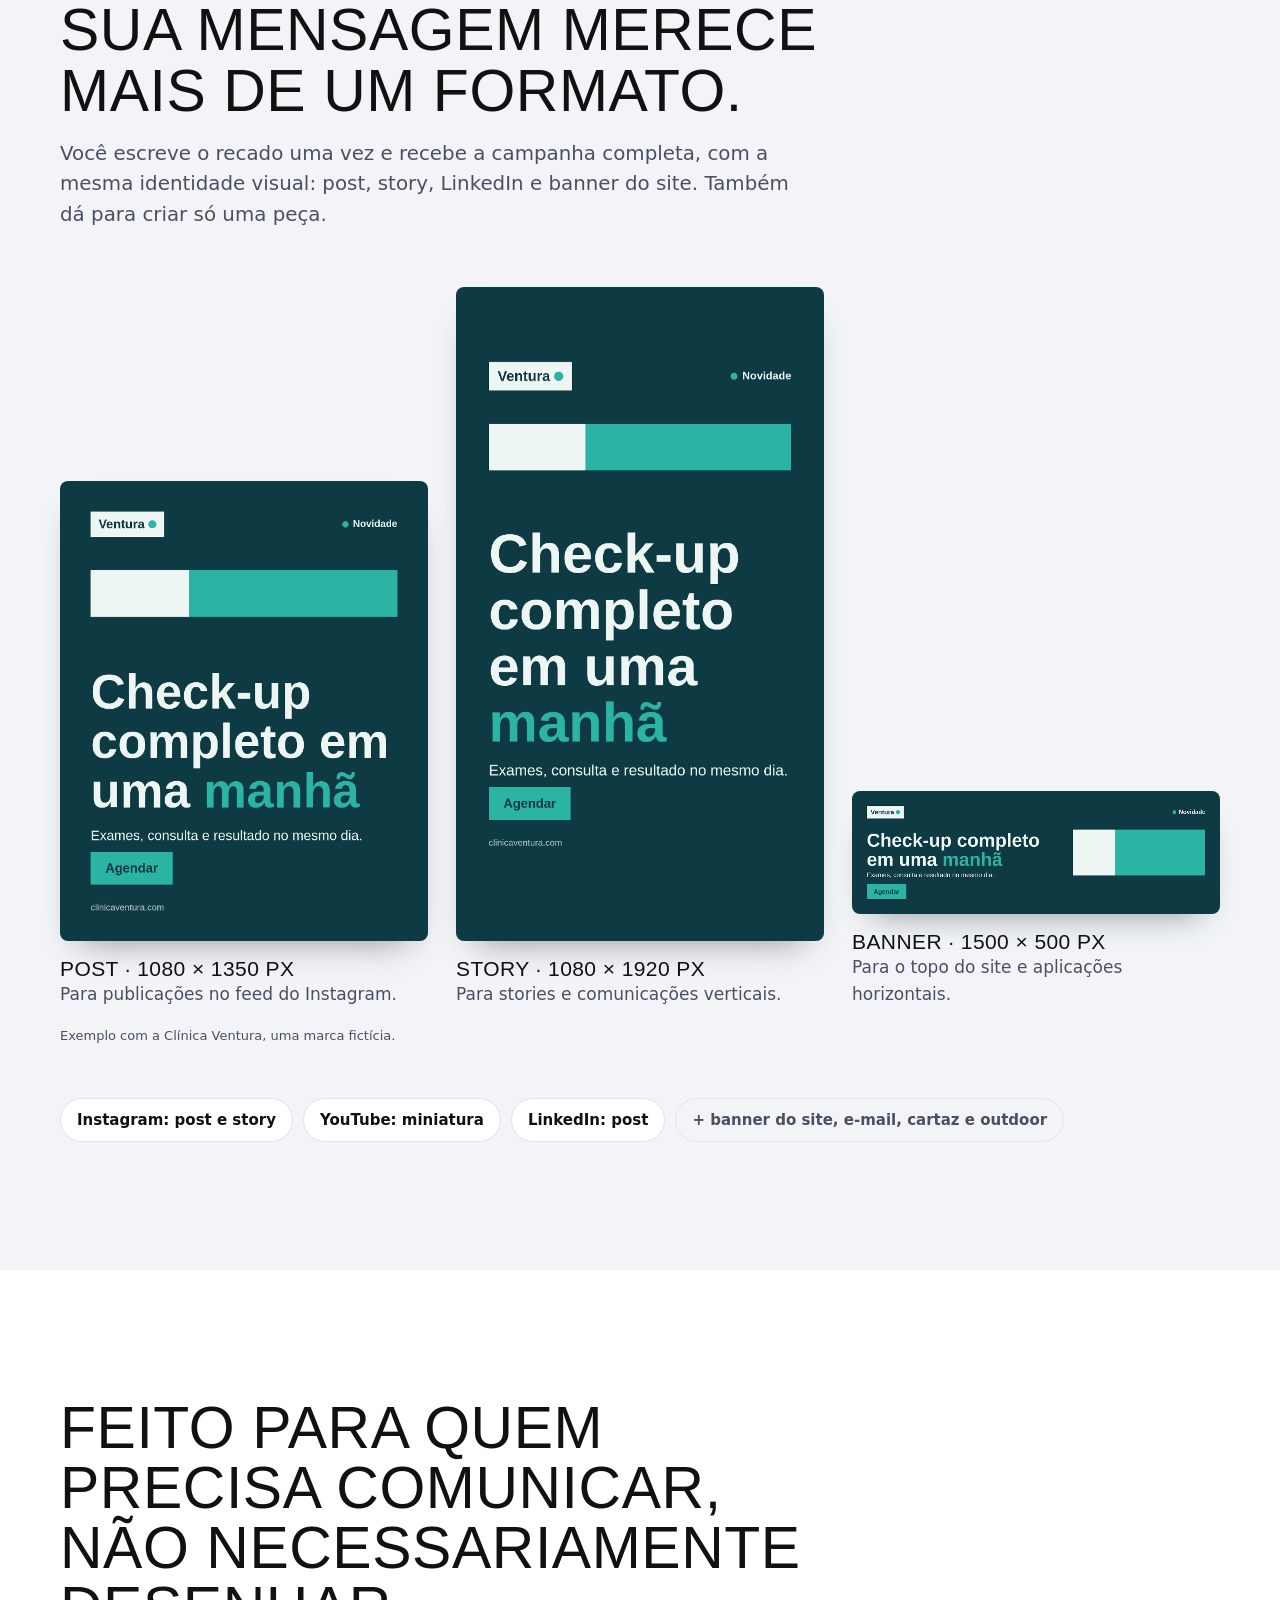
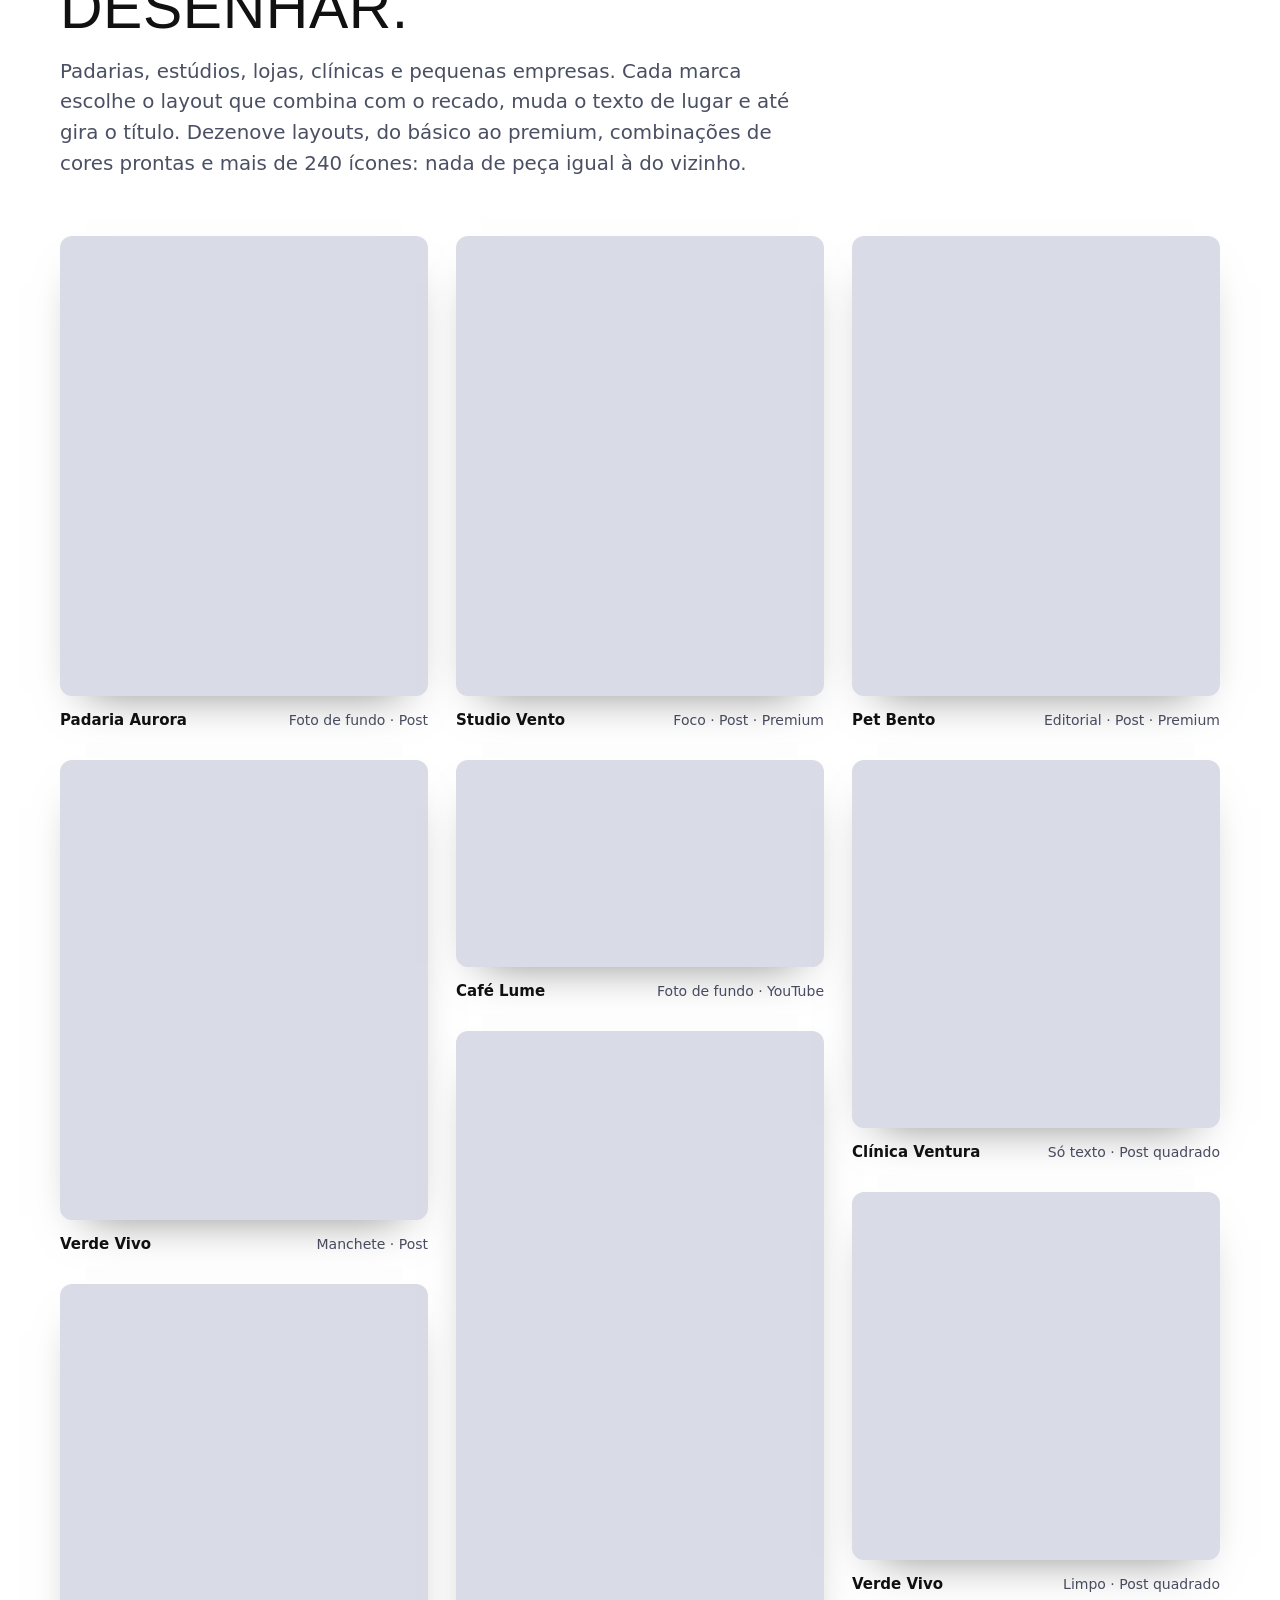
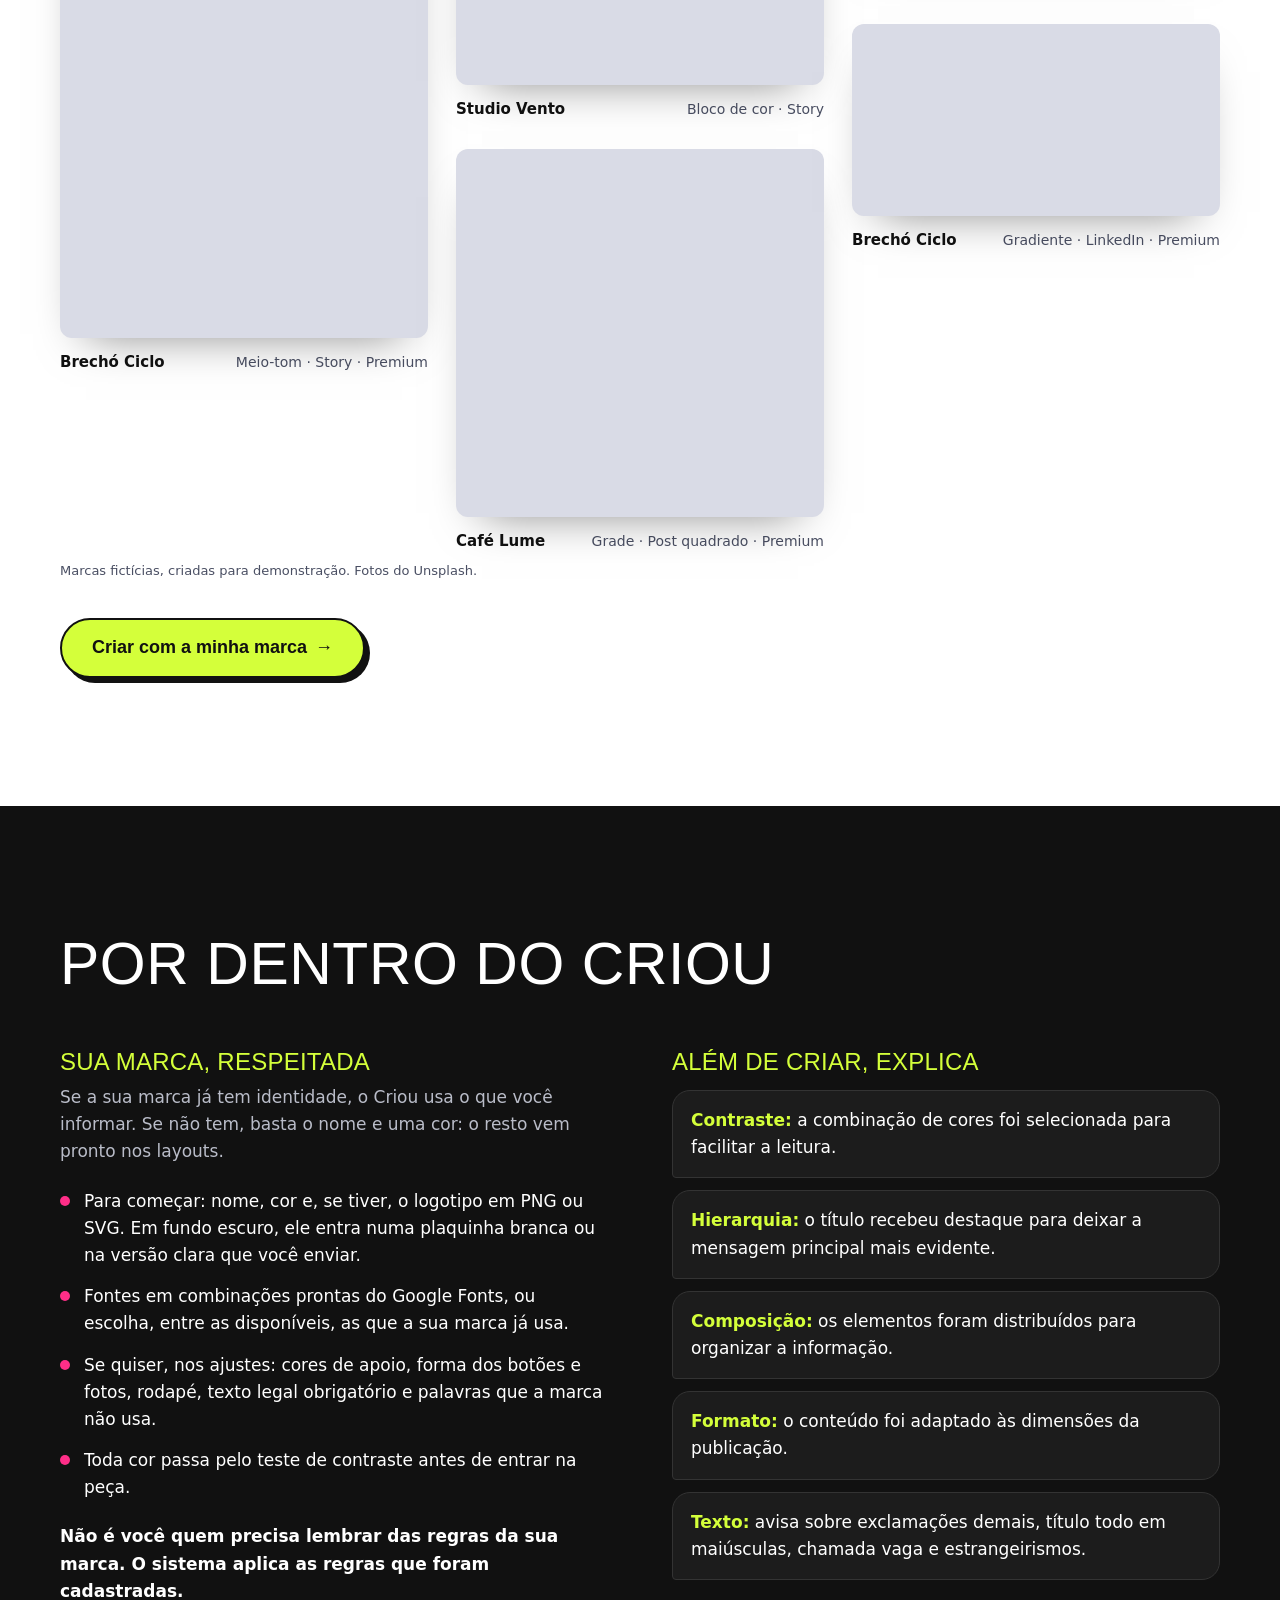
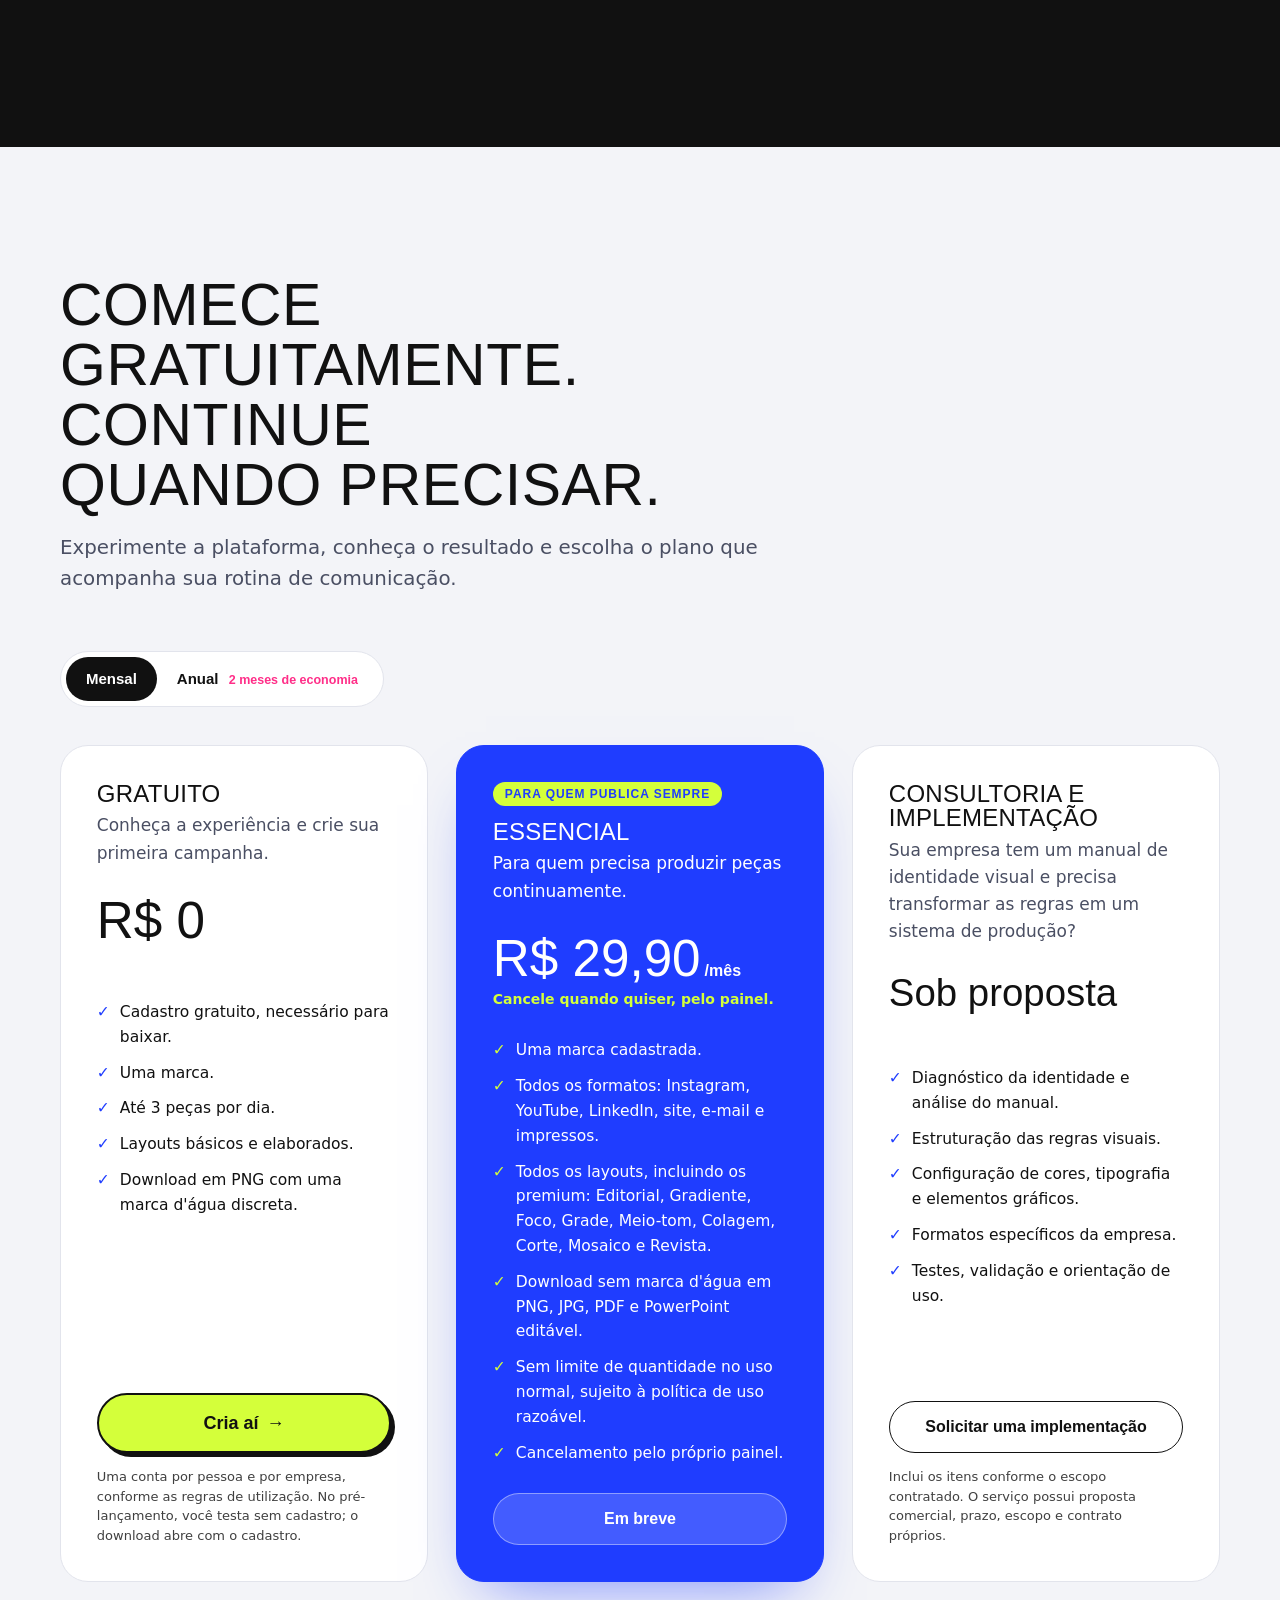
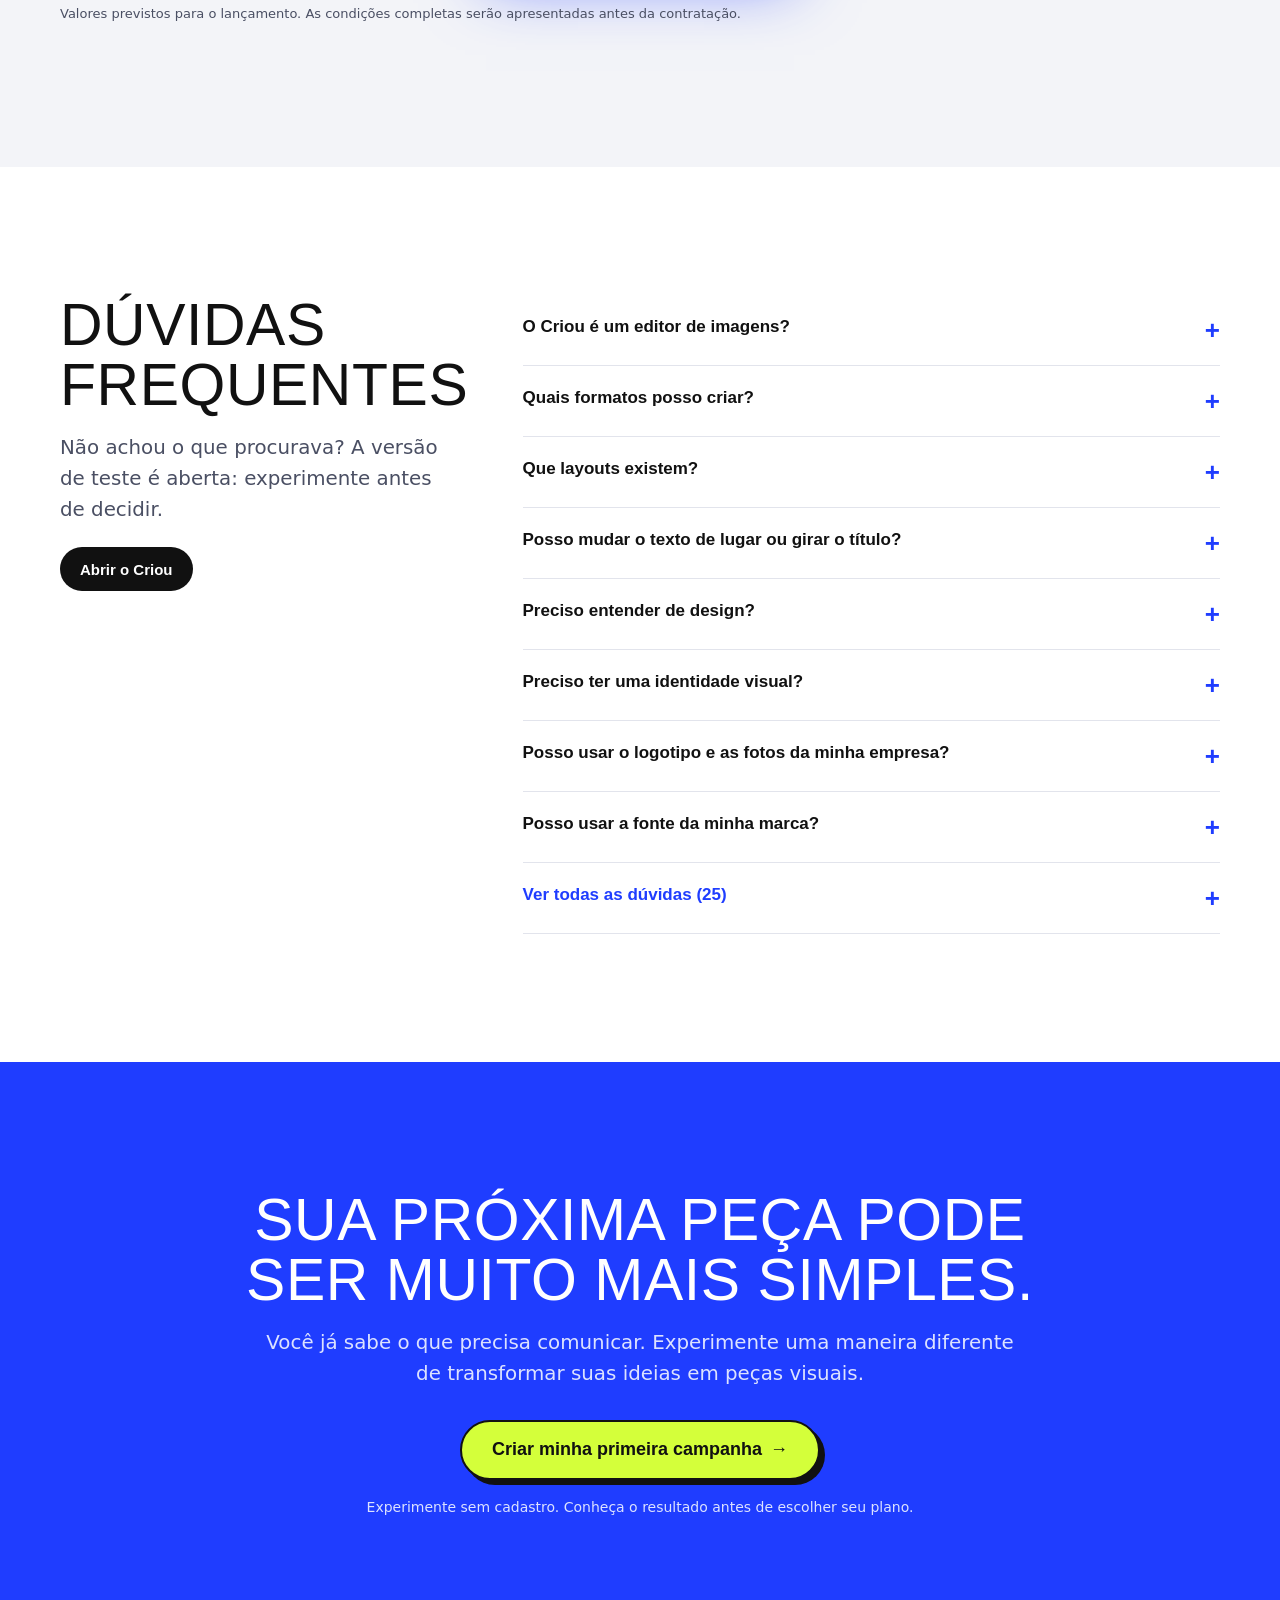
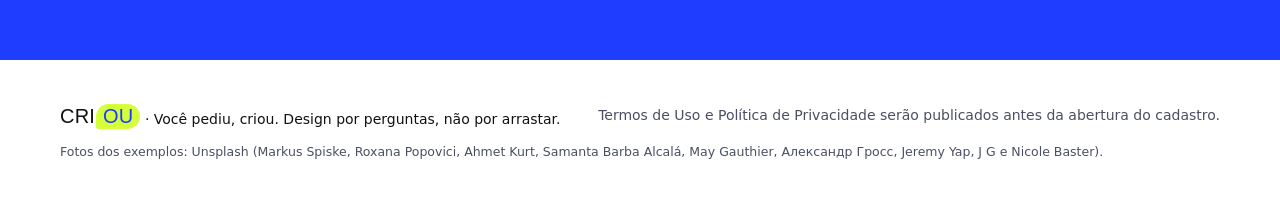
==== commit 17524db2: "Faixa de teste em uma linha, com X para fechar; botão do menu parado Co-Authored-By: Claude Opus 5.5" ====
--- a/index.html
+++ b/index.html
@@ -36,7 +36,9 @@
 .soft{background:var(--soft)}
 .mute{color:var(--mute)}
 .lead{font-size:clamp(18px,1.55vw,21px);line-height:1.55;max-width:60ch}
-.pre{background:var(--ink);color:#fff;font-size:14px;text-align:center;padding:9px 16px}
+.pre{background:var(--ink);color:#fff;font-size:13px;line-height:1.3;text-align:center;padding:7px 44px;position:relative}.pre[hidden]{display:none}.pre-x{position:absolute;right:8px;top:50%;transform:translateY(-50%);width:32px;height:32px;border:0;border-radius:50%;background:transparent;color:#fff;font-size:20px;line-height:1;cursor:pointer}.pre-x:hover{background:rgba(255,255,255,.15)}
+/* Menu fixo calmo: o brilho e o pulso ficam só nos botões grandes do conteúdo */
+.nav .btn.cta{animation:none}@media(max-width:600px){.so-largo{display:none}.pre{font-size:12.5px}}.nav .btn.cta::after{display:none}
 .pre b{color:var(--acc)}
 header.nav{position:sticky;top:0;z-index:20;background:var(--blue);color:#fff}
 .nav .wrap{display:flex;align-items:center;gap:28px;min-height:72px}
@@ -265,7 +267,7 @@
 </head>
 <body>
 <a class="pular-conteudo" href="#topo">Pular para o conteúdo</a>
-<div class="pre"><b>Pré-lançamento.</b> A versão de teste já funciona. Cadastro, download sem marca d'água e planos serão liberados em breve.</div>
+<div class="pre" id="pre"><span><b>Pré-lançamento:</b> <span class="so-largo">a versão de teste já funciona; </span>cadastro em breve.</span><button type="button" class="pre-x" id="pre-x" aria-label="Fechar aviso">×</button></div>
 <header class="nav"><div class="wrap">
   <a class="logo" href="#topo" aria-label="Criou, início"><span class="wm">cri<b>ou</b></span></a>
   <nav aria-label="Principal"><a href="#como-funciona">Como funciona</a><a href="#exemplos">Exemplos</a><a href="#planos">Planos</a><a href="#duvidas">Dúvidas</a></nav>
